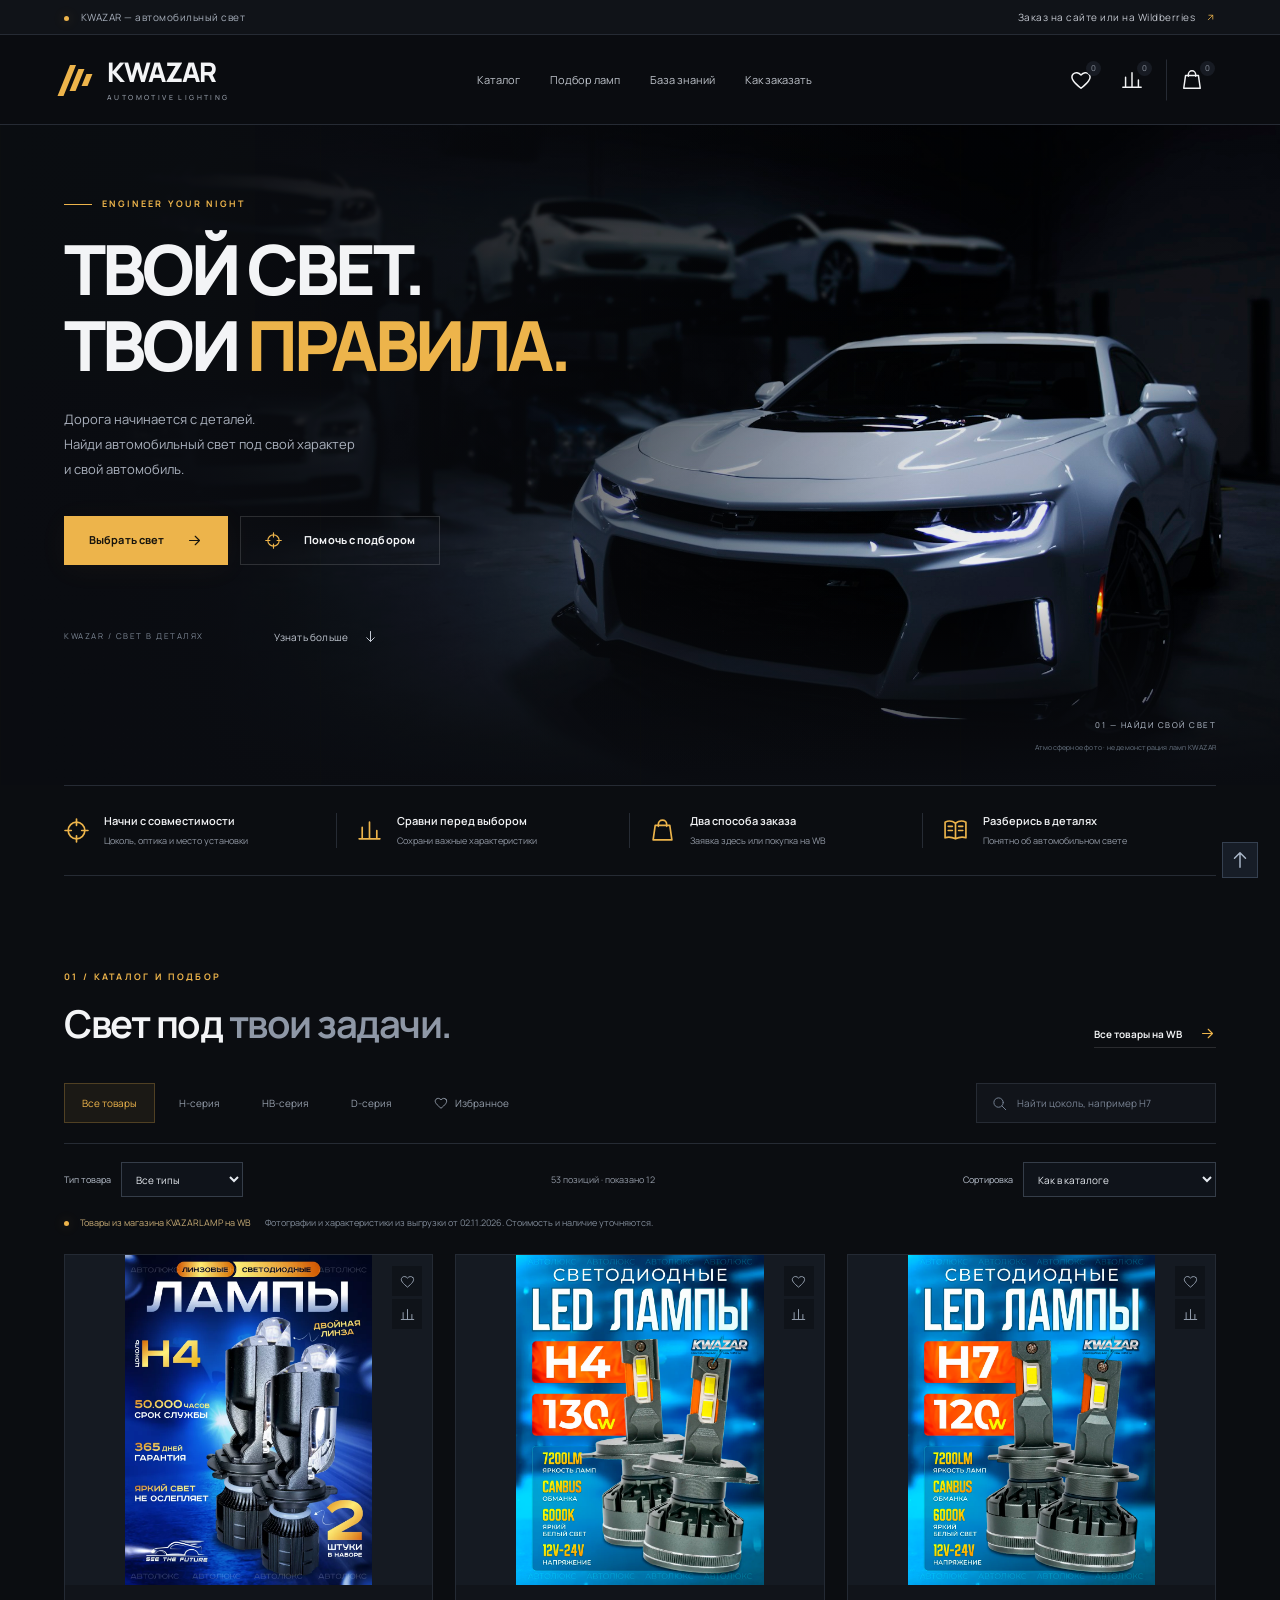
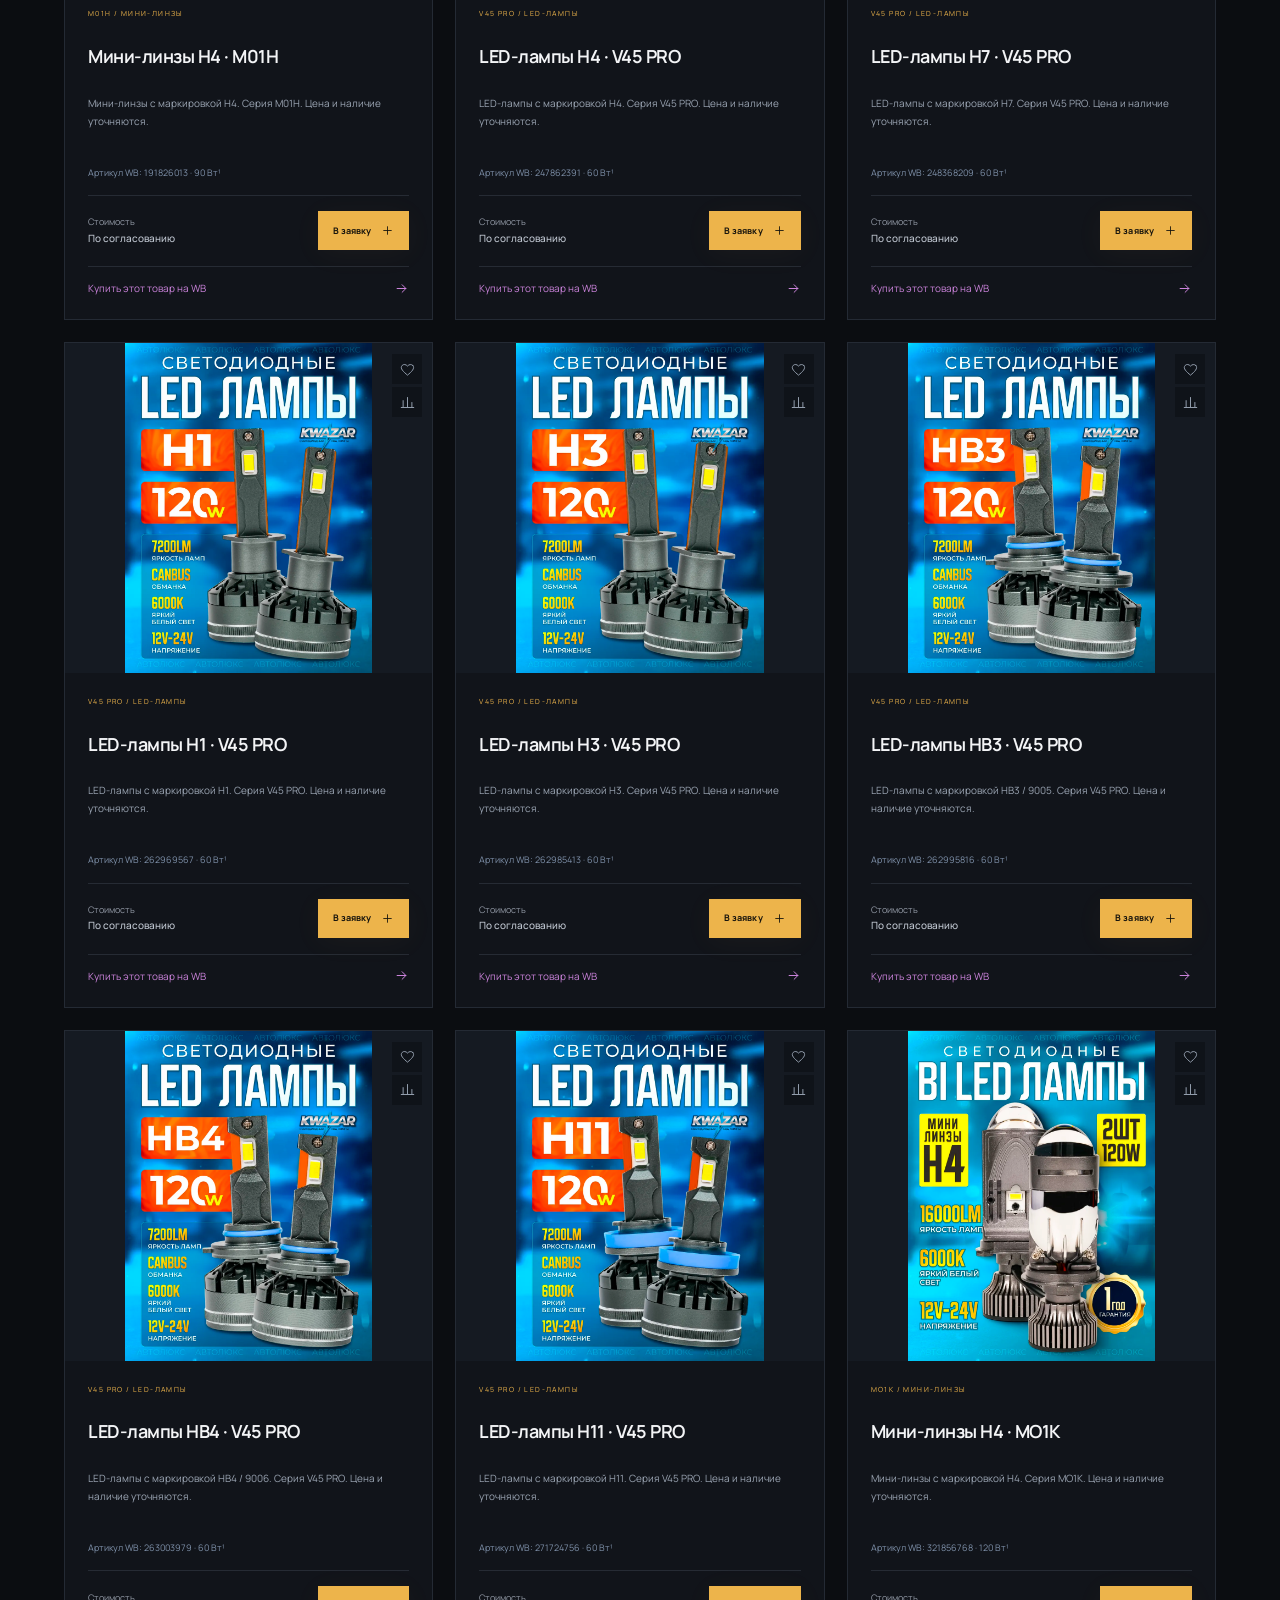
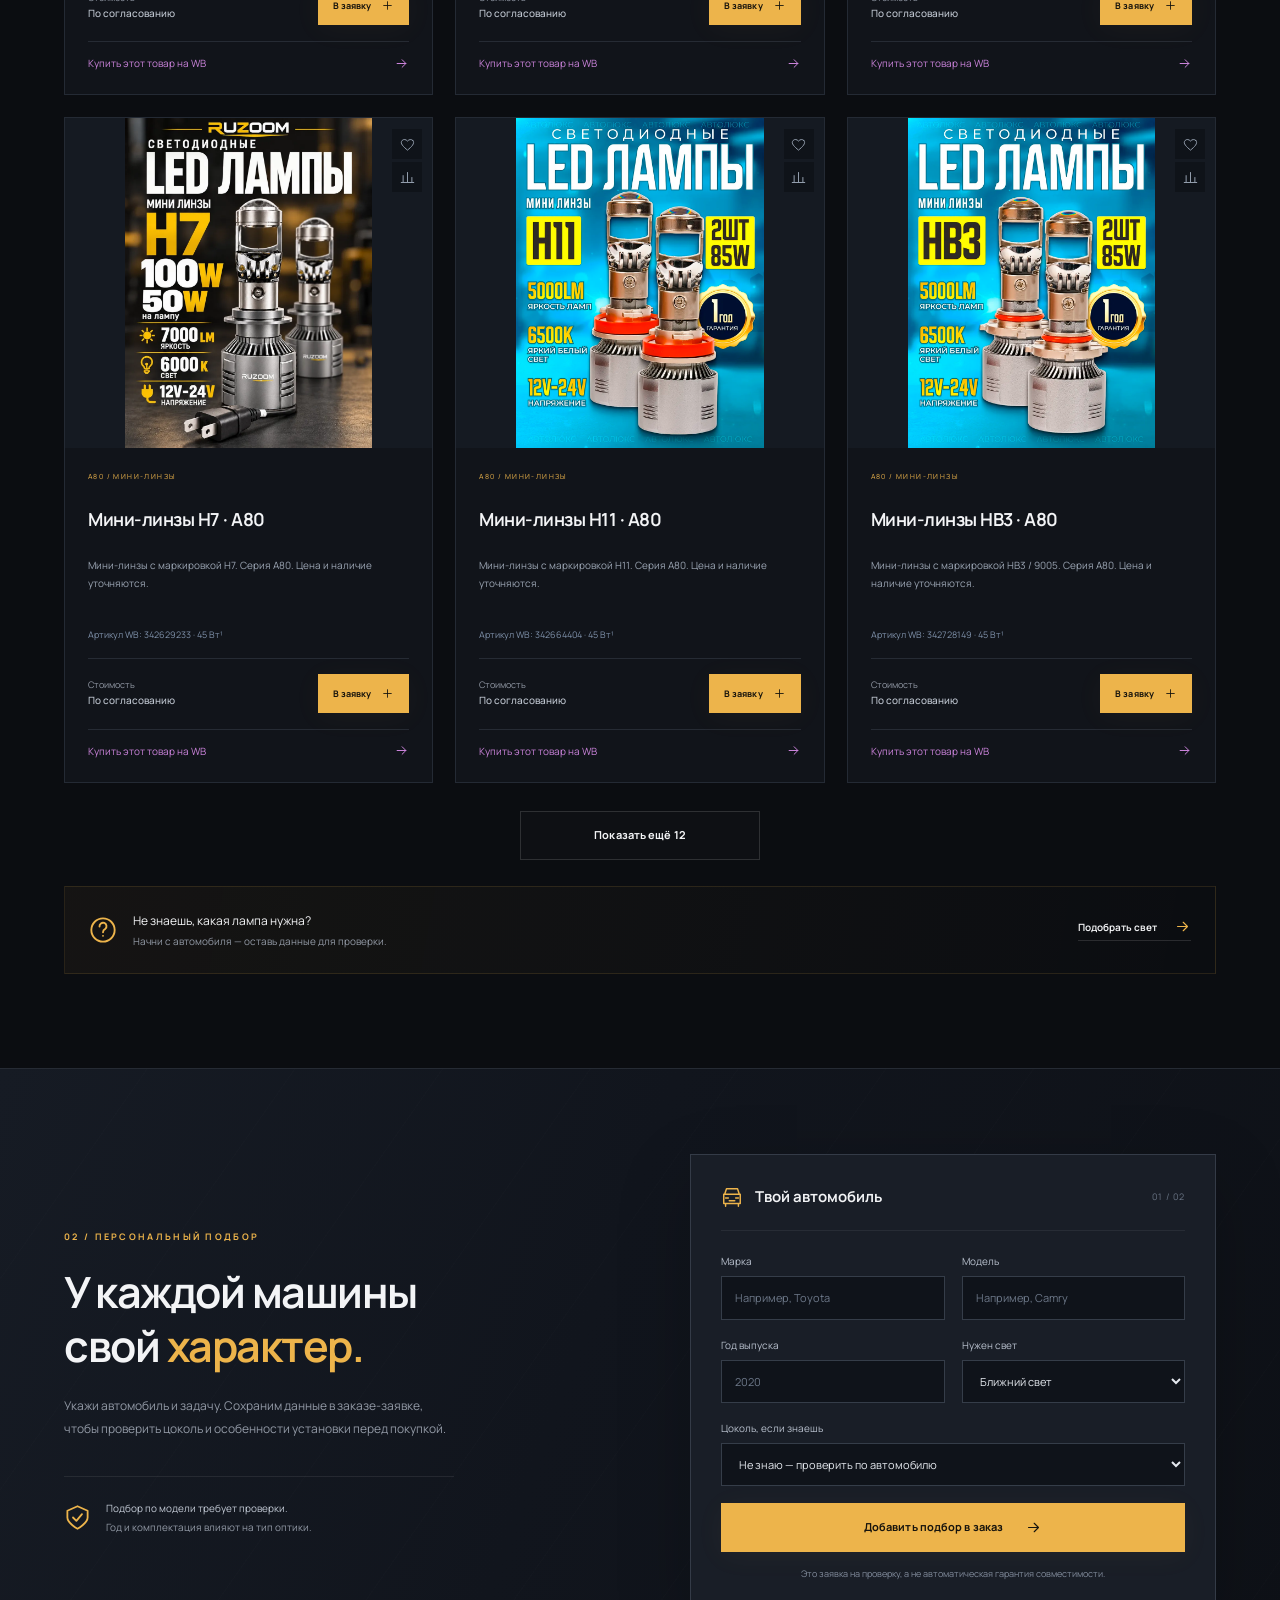
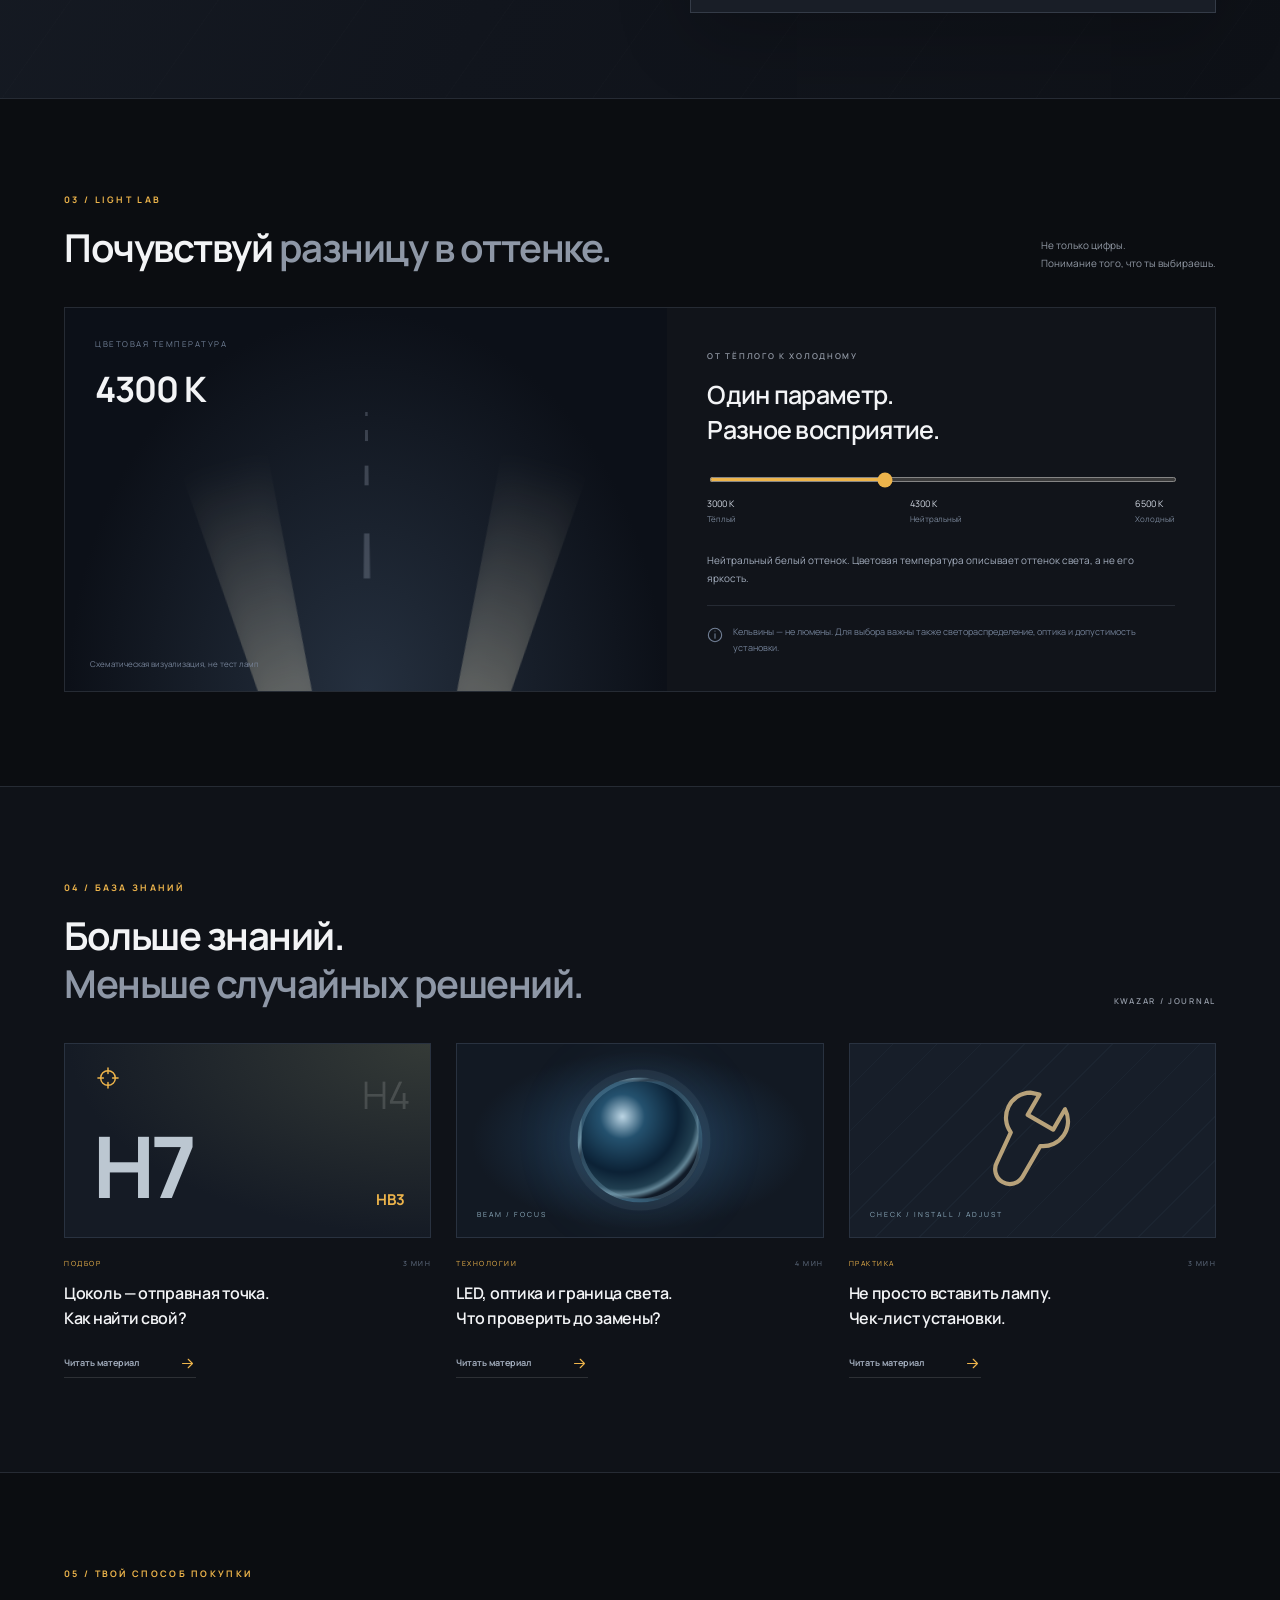
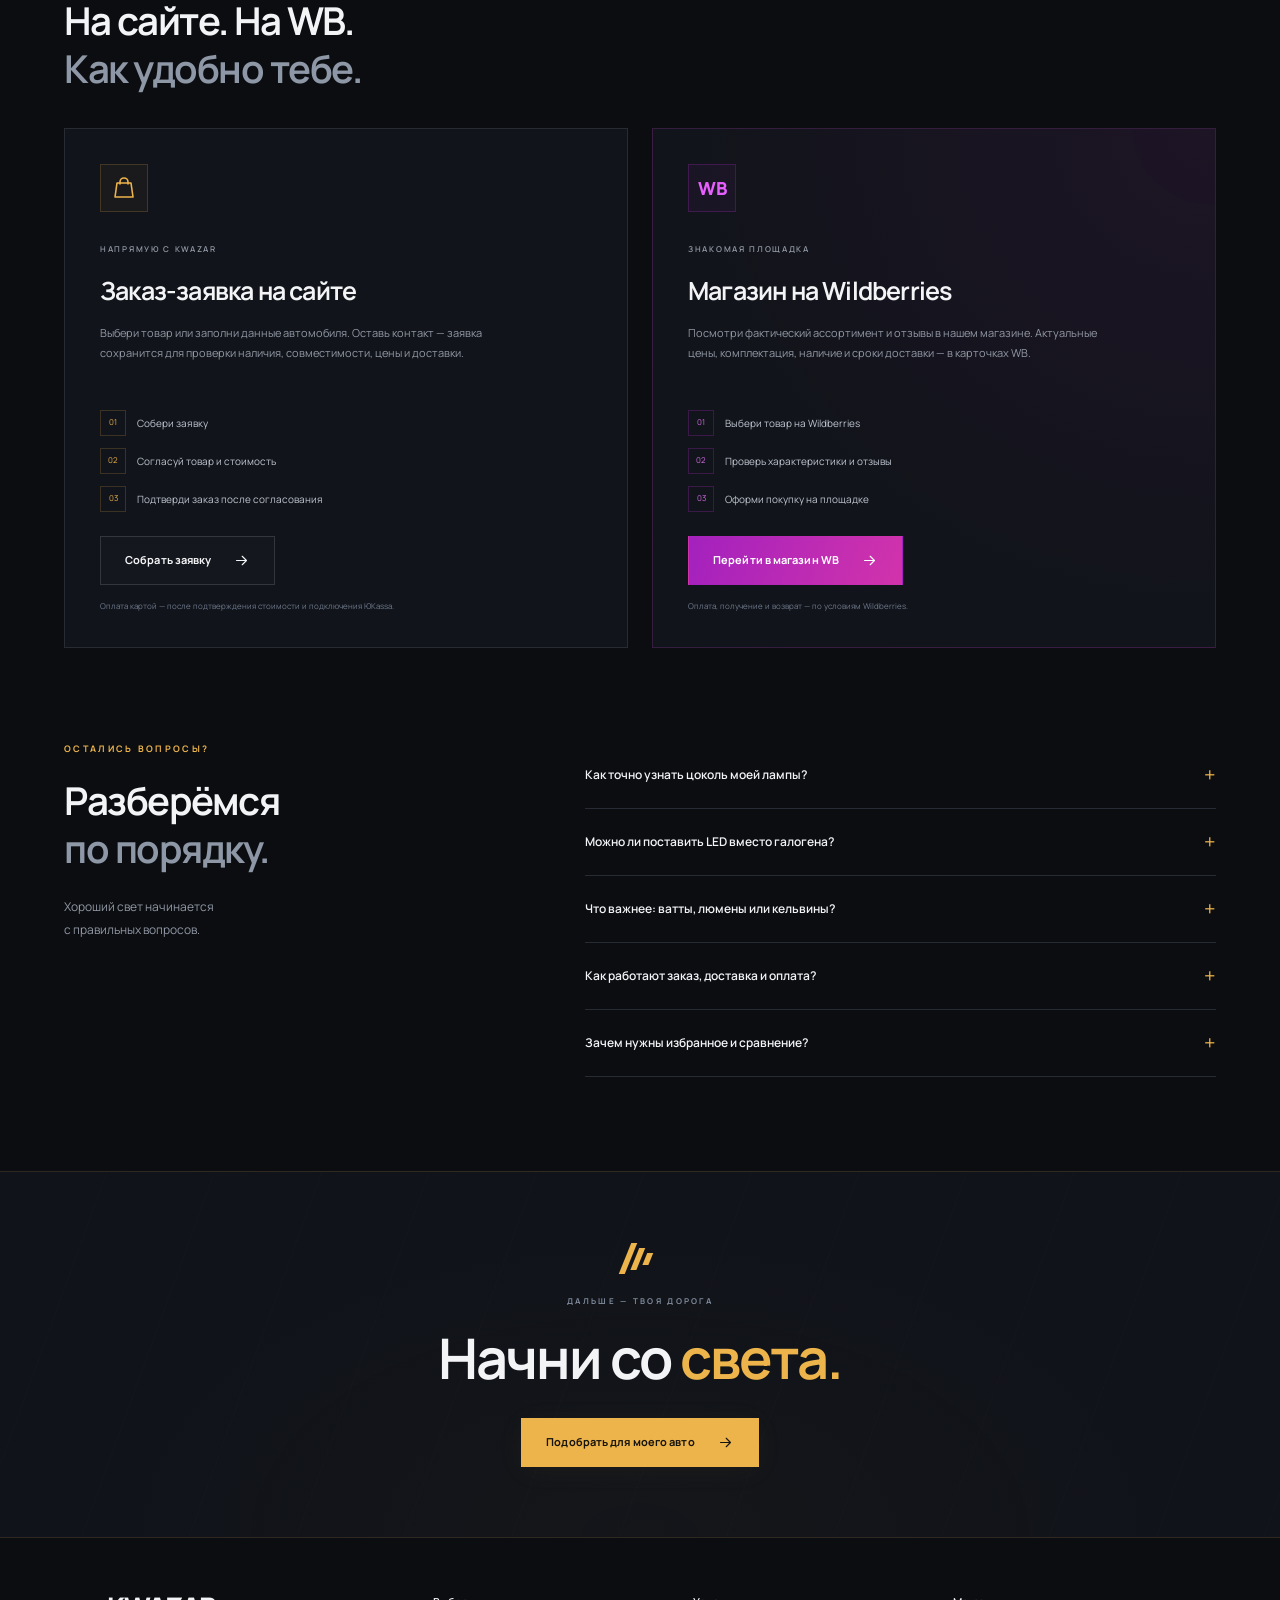
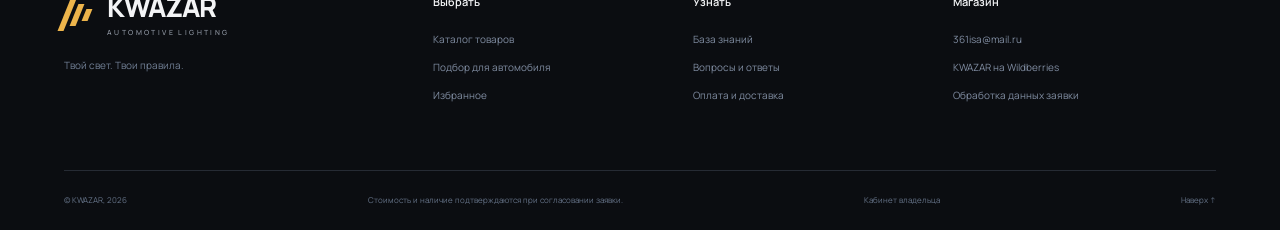
==== index.html @ ffb16d1c "Prepare KWAZAR storefront and VPS deployment" ====
<!doctype html>
<html lang="ru"><head><meta charset="utf-8"><meta name="viewport" content="width=device-width,initial-scale=1"><meta name="theme-color" content="#0b0d11"><meta name="description" content="Автомобильный свет KWAZAR. Подбор ламп по цоколю, сравнение маркировок, полезные материалы. Заказ-заявка на сайте или покупка на Wildberries."><title>KWAZAR — твой свет. Твои правила.</title><link rel="icon" type="image/svg+xml" href="assets/favicon.svg"><link rel="preload" href="assets/manrope.ttf" as="font" type="font/ttf" crossorigin><link rel="stylesheet" href="styles.css"><script defer src="app.js"></script></head><body>
<a class="skip" href="#main">К содержимому</a>
<div class="topline"><div class="wrap"><span><i class="status-dot"></i> KWAZAR — автомобильный свет</span><a href="#delivery">Заказ на сайте или на Wildberries <svg aria-hidden="true"><use href="#i-arrow"/></svg></a></div></div>
<header class="header"><div class="wrap header-inner"><a class="brand" href="#" aria-label="KWAZAR — главная"><span class="brand-mark" aria-hidden="true"><i></i><i></i><i></i></span><span>KWAZAR<small>AUTOMOTIVE LIGHTING</small></span></a><nav id="main-nav" aria-label="Основное меню"><a href="#catalog">Каталог</a><a href="#finder">Подбор ламп</a><a href="#journal">База знаний</a><a href="#delivery">Как заказать</a></nav><div class="header-actions"><button class="icon-button" id="favorites-open" aria-label="Избранное" title="Избранное"><svg><use href="#i-heart"/></svg><span data-count="favorites">0</span></button><button class="icon-button" id="compare-open" aria-label="Сравнить товары" title="Сравнение"><svg><use href="#i-compare"/></svg><span data-count="compare">0</span></button><button class="icon-button cart-toggle" id="cart-open" aria-label="Открыть заказ" title="Заказ"><svg><use href="#i-bag"/></svg><span data-count="cart">0</span></button><button class="icon-button mobile-menu" id="menu-open" aria-label="Открыть меню" aria-expanded="false" aria-controls="main-nav"><svg><use href="#i-menu"/></svg></button></div></div></header>
<main id="main"><section class="hero"><div class="hero-photo" role="img" aria-label="Автомобиль с включёнными фарами в тёмном пространстве"></div><div class="hero-grid" aria-hidden="true"></div><div class="wrap hero-content"><p class="eyebrow"><span></span> ENGINEER YOUR NIGHT</p><h1>ТВОЙ СВЕТ.<br>ТВОИ <span>ПРАВИЛА.</span></h1><p class="hero-description">Дорога начинается с деталей.<br>Найди автомобильный свет под свой характер<br class="desktop"> и свой автомобиль.</p><div class="hero-buttons"><a class="button gold" href="#catalog">Выбрать свет <svg><use href="#i-arrow"/></svg></a><a class="button glass" href="#finder"><svg><use href="#i-crosshair"/></svg> Помочь с подбором</a></div><div class="hero-footer"><span>KWAZAR / СВЕТ В ДЕТАЛЯХ</span><a href="#journal">Узнать больше <svg><use href="#i-down"/></svg></a></div></div><div class="hero-label"><span>01 — НАЙДИ СВОЙ СВЕТ</span><span>Атмосферное фото · не демонстрация ламп KWAZAR</span></div></section>
<section class="benefits wrap" aria-label="Возможности магазина"><article><svg><use href="#i-crosshair"/></svg><div><h2>Начни с совместимости</h2><p>Цоколь, оптика и место установки</p></div></article><article><svg><use href="#i-compare"/></svg><div><h2>Сравни перед выбором</h2><p>Сохрани важные характеристики</p></div></article><article><svg><use href="#i-bag"/></svg><div><h2>Два способа заказа</h2><p>Заявка здесь или покупка на WB</p></div></article><article><svg><use href="#i-book"/></svg><div><h2>Разберись в деталях</h2><p>Понятно об автомобильном свете</p></div></article></section>
<section class="section wrap" id="catalog"><div class="section-heading"><div><p class="eyebrow">01 / КАТАЛОГ И ПОДБОР</p><h2>Свет под <span>твои задачи.</span></h2></div><a class="text-link" href="https://www.wildberries.ru/seller/3944663" target="_blank" rel="noopener noreferrer">Все товары на WB <svg><use href="#i-arrow"/></svg></a></div><div class="catalog-toolbar"><div class="tabs" role="tablist" aria-label="Категории каталога"><button role="tab" aria-selected="true" data-filter="all" id="tab-all" aria-controls="catalog-panel" tabindex="0">Все товары</button><button role="tab" aria-selected="false" data-filter="h" id="tab-h" aria-controls="catalog-panel" tabindex="-1">H-серия</button><button role="tab" aria-selected="false" data-filter="hb" id="tab-hb" aria-controls="catalog-panel" tabindex="-1">HB-серия</button><button role="tab" aria-selected="false" data-filter="d" id="tab-d" aria-controls="catalog-panel" tabindex="-1">D-серия</button><button role="tab" aria-selected="false" data-filter="favorites" id="tab-favorites" aria-controls="catalog-panel" tabindex="-1"><svg><use href="#i-heart"/></svg> Избранное</button></div><label class="search"><svg><use href="#i-search"/></svg><input id="search" type="search" placeholder="Найти цоколь, например H7" aria-label="Поиск по маркировке"></label></div><div class="catalog-options"><label>Тип товара<select id="product-type"><option value="all">Все типы</option><option value="led">LED-лампы</option><option value="mini">Мини-линзы</option></select></label><span id="catalog-summary" aria-hidden="true"></span><label>Сортировка<select id="sort"><option value="default">Как в каталоге</option><option value="name">По названию</option><option value="power-asc">Мощность по возрастанию</option><option value="power-desc">Мощность по убыванию</option></select></label></div><p class="catalog-notice"><i class="status-dot"></i> Товары из магазина KVAZARLAMP на WB <span>Фотографии и характеристики из выгрузки от 02.11.2026. Стоимость и наличие уточняются.</span></p><div id="catalog-panel" role="tabpanel" aria-labelledby="tab-all"><div class="product-grid" id="products"></div><div class="empty-state" id="empty-state" hidden><svg><use href="#i-search"/></svg><h3>Пока ничего нет</h3><p id="empty-message"></p><button class="button outline" id="reset-filters">Показать все цоколи</button></div></div><div class="load-more-wrap"><button class="button outline" id="load-more" hidden>Показать ещё</button></div><p id="catalog-status" class="sr-only" aria-live="polite"></p><div class="catalog-help"><svg><use href="#i-help"/></svg><p>Не знаешь, какая лампа нужна?<span>Начни с автомобиля — оставь данные для проверки.</span></p><a class="text-link" href="#finder">Подобрать свет <svg><use href="#i-arrow"/></svg></a></div></section>
<section id="finder" class="finder-section"><div class="wrap finder-layout"><div><p class="eyebrow">02 / ПЕРСОНАЛЬНЫЙ ПОДБОР</p><h2>У каждой машины<br>свой <span>характер.</span></h2><p class="section-description">Укажи автомобиль и задачу. Сохраним данные в заказе-заявке, чтобы проверить цоколь и особенности установки перед покупкой.</p><div class="finder-hint"><svg><use href="#i-shield"/></svg><p>Подбор по модели требует проверки.<br><span>Год и комплектация влияют на тип оптики.</span></p></div></div><form id="finder-form" class="finder-card"><div class="card-heading"><svg><use href="#i-car"/></svg><span>Твой автомобиль</span><small>01 / 02</small></div><div class="form-grid"><label>Марка<input name="make" placeholder="Например, Toyota" maxlength="60" required autocomplete="off"></label><label>Модель<input name="model" placeholder="Например, Camry" maxlength="60" required autocomplete="off"></label><label>Год выпуска<input name="year" type="number" min="1950" max="2027" placeholder="2020" required></label><label>Нужен свет<select name="purpose"><option value="Ближний свет">Ближний свет</option><option>Дальний свет</option><option>Противотуманный свет</option><option>Не знаю — нужна помощь</option></select></label></div><label class="full-label">Цоколь, если знаешь<select name="socket"><option value="unknown">Не знаю — проверить по автомобилю</option>H1</option><option>H4</option><option>H7</option><option>H11</option><option>HB3</option><option>HB4</option><option>D1S</option><option>D2S</option><option>D3S</option><option>D4S</option></select></label><button class="button gold full" type="submit">Добавить подбор в заказ <svg><use href="#i-arrow"/></svg></button><p class="form-footnote">Это заявка на проверку, а не автоматическая гарантия совместимости.</p></form></div></section>
<section id="light-lab" class="section wrap"><div class="section-heading"><div><p class="eyebrow">03 / LIGHT LAB</p><h2>Почувствуй <span>разницу в оттенке.</span></h2></div><p class="heading-note">Не только цифры.<br>Понимание того, что ты выбираешь.</p></div><div class="lab-grid"><div class="beam-scene" id="beam-scene"><div class="road-line"></div><div class="beam beam-left"></div><div class="beam beam-right"></div><div class="lab-caption"><span>ЦВЕТОВАЯ ТЕМПЕРАТУРА</span><strong id="kelvin-label">4300 K</strong></div><span class="scene-note">Схематическая визуализация, не тест ламп</span></div><div class="lab-controls"><span class="mini-label">ОТ ТЁПЛОГО К ХОЛОДНОМУ</span><h3>Один параметр.<br>Разное восприятие.</h3><label for="kelvin" class="sr-only">Цветовая температура</label><input id="kelvin" type="range" min="3000" max="6500" step="100" value="4300"><div class="range-labels"><span>3000 K<br><small>Тёплый</small></span><span>4300 K<br><small>Нейтральный</small></span><span>6500 K<br><small>Холодный</small></span></div><p id="kelvin-tip">Нейтральный белый оттенок. Цветовая температура описывает оттенок света, а не его яркость.</p><div class="info-note"><svg><use href="#i-info"/></svg><p>Кельвины — не люмены. Для выбора важны также светораспределение, оптика и допустимость установки.</p></div></div></div></section>
<section class="section journal-section" id="journal"><div class="wrap"><div class="section-heading"><div><p class="eyebrow">04 / БАЗА ЗНАНИЙ</p><h2>Больше знаний.<br><span>Меньше случайных решений.</span></h2></div><span class="mini-label">KWAZAR / JOURNAL</span></div><div class="article-grid"><button class="article-card" data-article="socket"><div class="article-art socket-art"><span>H7</span><i>H4</i><b>HB3</b><svg><use href="#i-crosshair"/></svg></div><div class="article-meta">ПОДБОР <span>3 МИН</span></div><h3>Цоколь — отправная точка.<br>Как найти свой?</h3><span class="text-link">Читать материал <svg><use href="#i-arrow"/></svg></span></button><button class="article-card" data-article="optics"><div class="article-art optics-art"><div class="lens"></div><span>BEAM / FOCUS</span></div><div class="article-meta">ТЕХНОЛОГИИ <span>4 МИН</span></div><h3>LED, оптика и граница света.<br>Что проверить до замены?</h3><span class="text-link">Читать материал <svg><use href="#i-arrow"/></svg></span></button><button class="article-card" data-article="install"><div class="article-art install-art"><svg><use href="#i-tool"/></svg><span>CHECK / INSTALL / ADJUST</span></div><div class="article-meta">ПРАКТИКА <span>3 МИН</span></div><h3>Не просто вставить лампу.<br>Чек-лист установки.</h3><span class="text-link">Читать материал <svg><use href="#i-arrow"/></svg></span></button></div></div></section>
<section class="section wrap" id="delivery"><div class="section-heading"><div><p class="eyebrow">05 / ТВОЙ СПОСОБ ПОКУПКИ</p><h2>На сайте. На WB.<br><span>Как удобно тебе.</span></h2></div></div><div class="purchase-grid"><article class="purchase-card"><div class="purchase-icon"><svg><use href="#i-bag"/></svg></div><span class="mini-label">НАПРЯМУЮ С KWAZAR</span><h3>Заказ-заявка на сайте</h3><p>Выбери товар или заполни данные автомобиля. Оставь контакт — заявка сохранится для проверки наличия, совместимости, цены и доставки.</p><ol><li>Собери заявку</li><li>Согласуй товар и стоимость</li><li>Подтверди заказ после согласования</li></ol><a class="button outline" href="#catalog">Собрать заявку <svg><use href="#i-arrow"/></svg></a><small>Оплата картой — после подтверждения стоимости и подключения ЮKassa.</small></article><article class="purchase-card wb-card"><div class="purchase-icon wb-icon">WB</div><span class="mini-label">ЗНАКОМАЯ ПЛОЩАДКА</span><h3>Магазин на Wildberries</h3><p>Посмотри фактический ассортимент и отзывы в нашем магазине. Актуальные цены, комплектация, наличие и сроки доставки — в карточках WB.</p><ol><li>Выбери товар на Wildberries</li><li>Проверь характеристики и отзывы</li><li>Оформи покупку на площадке</li></ol><a class="button wb-button" href="https://www.wildberries.ru/seller/3944663" target="_blank" rel="noopener noreferrer">Перейти в магазин WB <svg><use href="#i-arrow"/></svg></a><small>Оплата, получение и возврат — по условиям Wildberries.</small></article></div></section>
<section class="section wrap faq-section" id="faq"><div><p class="eyebrow">ОСТАЛИСЬ ВОПРОСЫ?</p><h2>Разберёмся<br><span>по порядку.</span></h2><p class="section-description">Хороший свет начинается<br>с правильных вопросов.</p></div><div class="faq-list"><details><summary>Как точно узнать цоколь моей лампы?</summary><p>Начни с руководства автомобиля или маркировки штатной лампы. В одной модели могут быть разные фары и комплектации. При сомнениях оставь заявку с годом, моделью и типом оптики — потребуется дополнительная проверка.</p></details><details><summary>Можно ли поставить LED вместо галогена?</summary><p>Не любая замена допустима. Нужно проверить совместимость с фарой, формирование светотеневой границы, требования производителя автомобиля и действующие правила. Одного совпадения цоколя недостаточно.</p></details><details><summary>Что важнее: ватты, люмены или кельвины?</summary><p>Ватты характеризуют потребляемую мощность, люмены — световой поток, кельвины — цветовую температуру. Видимость также зависит от распределения света, состояния и конструкции фары. Не выбирай лампу только по одной цифре.</p></details><details><summary>Как работают заказ, доставка и оплата?</summary><p>На сайте принимаются заявки на подбор и согласование. Цена, наличие, оплата и доставка подтверждаются отдельно; автоматического списания денег нет. На Wildberries покупка и доставка оформляются по условиям площадки.</p></details><details><summary>Зачем нужны избранное и сравнение?</summary><p>В избранное можно сохранить интересующие товары. В сравнении видны цоколь, серия, мощность из выгрузки и артикул WB. Перед покупкой проверь совместимость и актуальное наличие.</p></details></div></section>
<section class="closing"><div class="wrap"><span class="brand-mark" aria-hidden="true"><i></i><i></i><i></i></span><p class="eyebrow">ДАЛЬШЕ — ТВОЯ ДОРОГА</p><h2>Начни со <em>света.</em></h2><a class="button gold" href="#finder">Подобрать для моего авто <svg><use href="#i-arrow"/></svg></a></div></section></main>
<footer><div class="wrap footer-main"><div><a class="brand" href="#"><span class="brand-mark" aria-hidden="true"><i></i><i></i><i></i></span><span>KWAZAR<small>AUTOMOTIVE LIGHTING</small></span></a><p>Твой свет. Твои правила.</p></div><div><h3>Выбрать</h3><a href="#catalog">Каталог товаров</a><a href="#finder">Подбор для автомобиля</a><button id="footer-favorites">Избранное</button></div><div><h3>Узнать</h3><a href="#journal">База знаний</a><a href="#faq">Вопросы и ответы</a><a href="#delivery">Оплата и доставка</a></div><div><h3>Магазин</h3><a href="mailto:361isa@mail.ru">361isa@mail.ru</a><a href="https://www.wildberries.ru/seller/3944663" target="_blank" rel="noopener noreferrer">KWAZAR на Wildberries</a><button data-article="privacy">Обработка данных заявки</button></div></div><div class="wrap footer-bottom"><span>© KWAZAR, 2026</span><span>Стоимость и наличие подтверждаются при согласовании заявки.</span><a href="admin.html">Кабинет владельца</a><a href="#">Наверх ↑</a></div></footer>
<div class="compare-dock" id="compare-dock" hidden><span id="compare-dock-count"></span><button class="button gold small" id="dock-open">Сравнить <svg><use href="#i-compare"/></svg></button><button class="icon-button" id="compare-clear" aria-label="Очистить сравнение"><svg><use href="#i-close"/></svg></button></div><button class="back-top icon-button" id="back-top" aria-label="Наверх"><svg><use href="#i-up"/></svg></button><div id="toast" role="status" aria-live="polite"></div>
<dialog id="detail-dialog" class="modal"><div class="dialog-top"><span class="mini-label">KWAZAR / ПОДРОБНЕЕ</span><button class="icon-button" data-close aria-label="Закрыть"><svg><use href="#i-close"/></svg></button></div><div id="detail-body"></div></dialog>
<dialog id="compare-dialog" class="modal wide"><div class="dialog-top"><div><p class="eyebrow">СОПОСТАВЬ ХАРАКТЕРИСТИКИ</p><h2>Сравнение товаров</h2></div><button class="icon-button" data-close aria-label="Закрыть сравнение"><svg><use href="#i-close"/></svg></button></div><p class="dialog-note">Данные из выгрузки WB. Совместимость, актуальные цены и наличие подтверждаются отдельно.</p><div id="compare-body"></div></dialog>
<dialog id="article-dialog" class="modal article-modal"><div class="dialog-top"><span class="mini-label">KWAZAR / БАЗА ЗНАНИЙ</span><button class="icon-button" data-close aria-label="Закрыть материал"><svg><use href="#i-close"/></svg></button></div><div id="article-body"></div></dialog>
<dialog id="cart-dialog" class="drawer"><div class="dialog-top"><div><p class="eyebrow">KWAZAR / ЗАКАЗ НА САЙТЕ</p><h2>Твой заказ-заявка</h2></div><button class="icon-button" data-close aria-label="Закрыть заказ"><svg><use href="#i-close"/></svg></button></div><div id="cart-items"></div><form id="checkout-form" hidden><div class="checkout-total"><span>Стоимость</span><strong>После согласования</strong></div><p class="dialog-note">Сначала проверим совместимость, наличие и стоимость. Заявка не подтверждает покупку. Оплата картой будет доступна на странице подтверждённого заказа после подключения ЮKassa.</p><div class="form-grid"><label>Твоё имя<input name="name" required maxlength="80" autocomplete="given-name" placeholder="Как к тебе обращаться"></label><label>Телефон или email<input name="contact" required maxlength="120" autocomplete="email" placeholder="+7 … или email"></label></div><label class="full-label">Город<input name="city" maxlength="100" autocomplete="address-level2" placeholder="Для согласования доставки"></label><label class="full-label">Комментарий<textarea name="comment" maxlength="1000" rows="3" placeholder="Комплектация, тип оптики, вопросы"></textarea></label><label class="consent"><input name="consent" type="checkbox" required><span>Разрешаю использовать имя и контакт для обработки этой заявки. <button type="button" data-article="privacy">Подробнее</button></span></label><p class="form-error" id="checkout-error" role="alert"></p><button class="button gold full" id="checkout-submit" type="submit">Отправить заказ-заявку <svg><use href="#i-arrow"/></svg></button><p class="form-footnote">Заявка сохранится на сервере. Статус и дальнейшая оплата — на личной странице заявки.</p></form><div id="order-success" hidden role="status"></div></dialog>
<svg class="svg-library" xmlns="http://www.w3.org/2000/svg" aria-hidden="true"><defs>
<symbol id="i-arrow" viewBox="0 0 24 24"><path d="M5 12h14M13 6l6 6-6 6"/></symbol><symbol id="i-down" viewBox="0 0 24 24"><path d="M12 4v16M6 14l6 6 6-6"/></symbol><symbol id="i-up" viewBox="0 0 24 24"><path d="M12 20V4M6 10l6-6 6 6"/></symbol><symbol id="i-heart" viewBox="0 0 24 24"><path d="M20.5 5.5c-2.3-2.4-6-1.8-8.5 1-2.5-2.8-6.2-3.4-8.5-1C-1 10 6 16 12 21c6-5 13-11 8.5-15.5Z"/></symbol><symbol id="i-compare" viewBox="0 0 24 24"><path d="M5 20V9M12 20V4M19 20V12M2 20h20"/></symbol><symbol id="i-bag" viewBox="0 0 24 24"><path d="M5 7h14l2 14H3L5 7ZM8 8V6a4 4 0 0 1 8 0v2"/></symbol><symbol id="i-menu" viewBox="0 0 24 24"><path d="M3 6h18M3 12h18M3 18h18"/></symbol><symbol id="i-close" viewBox="0 0 24 24"><path d="m6 6 12 12M18 6 6 18"/></symbol><symbol id="i-crosshair" viewBox="0 0 24 24"><circle cx="12" cy="12" r="8"/><path d="M12 1v6M12 17v6M1 12h6M17 12h6"/></symbol><symbol id="i-book" viewBox="0 0 24 24"><path d="M12 5C8 2 4 3 2 4v15c3-1 6-1 10 1 4-2 7-2 10-1V4c-2-1-6-2-10 1Zm0 0v15M5 8h4M5 12h4M15 8h4M15 12h4"/></symbol><symbol id="i-search" viewBox="0 0 24 24"><circle cx="10.5" cy="10.5" r="7.5"/><path d="m16 16 6 6"/></symbol><symbol id="i-help" viewBox="0 0 24 24"><circle cx="12" cy="12" r="10"/><path d="M9 9a3 3 0 1 1 5 2c-2 1-2 2-2 3M12 17h.01"/></symbol><symbol id="i-info" viewBox="0 0 24 24"><circle cx="12" cy="12" r="10"/><path d="M12 10v7M12 6h.01"/></symbol><symbol id="i-shield" viewBox="0 0 24 24"><path d="m12 2 9 4v6c0 5-9 10-9 10S3 17 3 12V6l9-4Z"/><path d="m8 12 3 3 5-6"/></symbol><symbol id="i-car" viewBox="0 0 24 24"><path d="m4 9 2-6h12l2 6M3 9h18v10H3V9ZM5 19v3M19 19v3M5 13h3M16 13h3M9 16h6"/></symbol><symbol id="i-tool" viewBox="0 0 24 24"><path d="M14 3a6 6 0 0 0-7 8L2 17a3 3 0 0 0 5 5l6-6a6 6 0 0 0 8-7l-4 4-5-5 4-4-2-1Z"/></symbol><symbol id="i-plus" viewBox="0 0 24 24"><path d="M12 5v14M5 12h14"/></symbol><symbol id="i-minus" viewBox="0 0 24 24"><path d="M5 12h14"/></symbol><symbol id="i-check" viewBox="0 0 24 24"><path d="m4 12 5 5L20 6"/></symbol><symbol id="i-trash" viewBox="0 0 24 24"><path d="M3 6h18M9 6V3h6v3M5 6l1 15h12l1-15M10 10v7M14 10v7"/></symbol></defs></svg>
</body></html>
---- styles.css ----
@font-face{font-family:Manrope;src:url('assets/manrope.ttf') format('truetype');font-weight:200 800;font-display:swap}
:root{color-scheme:dark;--bg:#0b0d11;--panel:#11141a;--panel2:#171b23;--text:#f3f4f6;--muted:#9299a5;--line:#262b34;--gold:#edb44b;--gold-light:#ffcd6a;--wb:#b525cc;--font:Manrope,Arial,sans-serif}*{box-sizing:border-box}html{scroll-behavior:smooth;scroll-padding-top:105px}body{margin:0;background:var(--bg);color:var(--text);font-family:var(--font);font-size:14px;line-height:1.6}body:has(dialog[open]){overflow:hidden}button,input,select,textarea{font:inherit}button,a,input,select,summary{touch-action:manipulation}button{cursor:pointer}button,a{-webkit-tap-highlight-color:transparent}a{color:inherit;text-decoration:none}button{color:inherit}button:disabled{cursor:wait;opacity:.5}a:focus-visible,button:focus-visible,input:focus-visible,select:focus-visible,textarea:focus-visible,summary:focus-visible{outline:2px solid var(--gold);outline-offset:5px}button{border-radius:0}img{max-width:100%;display:block}svg{width:22px;height:22px;fill:none;stroke:currentColor;stroke-width:1.6;stroke-linecap:round;stroke-linejoin:round;flex-shrink:0}[hidden]{display:none!important}.svg-library{position:absolute;width:0;height:0;overflow:hidden}.sr-only,.skip:not(:focus){position:absolute;width:1px;height:1px;padding:0;overflow:hidden;clip:rect(0,0,0,0);white-space:nowrap}.skip:focus{position:fixed;top:10px;left:10px;z-index:100;background:var(--gold);color:#111;padding:12px}.wrap{width:min(1280px,90%);margin-inline:auto}.topline{background:#101318;border-bottom:1px solid var(--line);font-size:10px;color:#a6aeba;letter-spacing:.5px}.topline>.wrap{display:flex;align-items:center;justify-content:space-between;padding-block:9px}.topline a{color:#c2c6ce}.topline a span{color:var(--gold);margin-left:9px}.status-dot{display:inline-block;background:var(--gold);width:5px;height:5px;border-radius:50%;box-shadow:0 0 12px #edb44b50;margin-right:9px;vertical-align:middle}.header{position:sticky;top:0;z-index:30;background:#0b0d11ef;backdrop-filter:blur(18px);border-bottom:1px solid var(--line)}.header-inner{height:89px;display:flex;align-items:center;justify-content:space-between;gap:25px}.brand{display:inline-flex;align-items:center;gap:12px;font-size:27px;font-weight:800;line-height:1;letter-spacing:-1px;flex-shrink:0}.brand>span:last-child{display:block}.brand small{display:block;font-size:7px;letter-spacing:2.4px;color:var(--muted);font-weight:500;margin-top:9px}.brand-mark{display:inline-flex;gap:4px;align-items:center;transform:skew(-22deg);width:31px;height:36px;flex-shrink:0}.brand-mark i{background:var(--gold);display:block;width:6px;height:31px}.brand-mark i:nth-child(2){height:22px}.brand-mark i:nth-child(3){height:12px}.header nav{display:flex;gap:30px;font-size:11px;color:#bec3cb}.header nav a{position:relative;padding-block:12px}.header nav a:after{content:'';height:2px;position:absolute;bottom:3px;left:0;right:100%;background:var(--gold);transition:right .25s}.header nav a:hover:after{right:0}.header-actions{display:flex;gap:9px;align-items:center}.icon-button{background:transparent;border:1px solid transparent;display:inline-flex;align-items:center;justify-content:center;width:42px;height:42px;position:relative;transition:color .2s,background .2s,border-color .2s}.icon-button:hover{background:#ffffff07;border-color:#ffffff12;color:var(--gold)}.icon-button>span[data-count]{font-size:8px;background:var(--panel2);border-radius:20px;min-width:15px;height:15px;display:grid;place-items:center;position:absolute;top:1px;right:0;color:var(--muted)}.icon-button>span.has-items{background:var(--gold);color:#15120d}.cart-toggle{border-left:1px solid var(--line);margin-left:4px;padding-left:8px;width:50px}.mobile-menu{display:none}.hero{position:relative;min-height:660px;overflow:hidden;background:#0a0d13}.hero-photo{position:absolute;inset:0;background:linear-gradient(90deg,#0b0d11 1%,#0b0d11f2 16%,#0b0d1182 44%,#0b0d1100 72%),linear-gradient(0deg,#0b0d11 0%,#0b0d1100 30%,#0b0d1130 100%),url('assets/hero-front.jpg') 62% 53%/cover no-repeat;opacity:.95;animation:hero-in 1.2s ease both}.hero-grid{position:absolute;inset:0;pointer-events:none;background-image:linear-gradient(90deg,#fff02e05 1px,transparent 1px);background-size:25% 100%;opacity:.4}.hero-content{position:relative;padding-top:72px;z-index:1}.eyebrow{font-size:9px;letter-spacing:2.3px;font-weight:700;color:var(--gold);margin:0 0 20px;display:flex;align-items:center;gap:10px}.eyebrow>span:empty{display:inline-block;width:28px;height:1px;background:var(--gold)}h1{font-size:clamp(45px,5.4vw,80px);font-weight:800;line-height:1.1;letter-spacing:-3.8px;margin:0 0 24px}h1>span{color:var(--gold)}.hero-description{font-size:13px;line-height:1.9;color:#aab1bd;max-width:410px}.hero-buttons{display:flex;gap:12px;margin-top:34px}.button{display:inline-flex;align-items:center;justify-content:center;gap:22px;min-height:49px;padding:14px 24px;font-size:11px;font-weight:700;letter-spacing:.1px;border:1px solid transparent;transition:background .2s,border-color .2s,transform .2s;line-height:1.5;text-align:center}.button:hover{transform:translateY(-2px)}.button svg{width:17px;height:17px}.button.gold{color:#17140d;background:var(--gold);box-shadow:0 4px 30px #edb44b0c}.button.gold:hover{background:var(--gold-light)}.button.glass,.button.outline{background:#ffffff03;border-color:#ffffff22;color:var(--text)}.button.glass:hover,.button.outline:hover{border-color:var(--gold);background:#edb44b09}.button.glass svg{color:var(--gold)}.button.small{min-height:39px;padding:9px 17px;font-size:10px}.button.full{width:100%}.hero-footer{display:flex;gap:70px;align-items:center;margin-top:64px;font-size:8px;letter-spacing:1.5px;color:#7d8795}.hero-footer a{display:flex;align-items:center;gap:15px;color:#c3c9d3;letter-spacing:.2px;font-size:10px}.hero-footer svg{width:15px;height:15px}.hero-label{position:absolute;right:5%;bottom:32px;display:flex;flex-direction:column;gap:10px;font-size:8px;letter-spacing:1.5px;color:#bdc7d5;text-align:right}.hero-label span:last-child{font-size:7px;color:#687482;letter-spacing:.2px}.benefits{display:grid;grid-template-columns:repeat(4,1fr);border-block:1px solid var(--line);padding-block:27px;gap:20px}.benefits article{display:flex;align-items:center;gap:15px;border-right:1px solid var(--line)}.benefits article:last-child{border:0}.benefits svg{width:25px;height:25px;color:var(--gold)}.benefits h2{font-size:11px;font-weight:600;margin:0 0 4px}.benefits p{font-size:9px;color:var(--muted);margin:0}.section{padding-block:94px;scroll-margin-top:20px}.section-heading{display:flex;justify-content:space-between;align-items:flex-end;gap:25px;margin-bottom:35px}.section-heading .eyebrow{margin-bottom:16px}h2{font-size:clamp(29px,3vw,43px);font-weight:650;letter-spacing:-1.5px;line-height:1.25;margin:0}h2>span{color:#8e97a6}.text-link{display:inline-flex;align-items:center;gap:17px;font-size:10px;font-weight:650;white-space:nowrap;padding-bottom:5px;border-bottom:1px solid #ffffff20}.text-link svg{width:17px;height:17px;color:var(--gold)}.text-link:hover{color:var(--gold)}.catalog-toolbar{display:flex;align-items:center;justify-content:space-between;gap:20px;border-bottom:1px solid var(--line);padding-bottom:20px}.tabs{display:flex;gap:6px;flex-wrap:wrap}.tabs>button{font-size:10px;color:#949daa;border:1px solid transparent;background:transparent;padding:10px 17px;min-height:40px;display:flex;align-items:center;justify-content:center;gap:7px}.tabs>button svg{width:14px;height:14px}.tabs>button[aria-selected=true]{background:#edb44b12;border-color:#edb44b40;color:var(--gold)}.tabs>button:hover{color:var(--gold)}.search{display:flex;align-items:center;gap:10px;background:var(--panel);padding:11px 15px;border:1px solid var(--line);min-width:240px}.search svg{width:15px;height:15px;color:#727e8f}.search input{border:0;background:none;color:#d7dce5;font-size:10px;width:100%;min-width:0}.search input::placeholder{color:#798393}.catalog-notice{font-size:9px;color:#c7ab76;margin:18px 0 23px;line-height:1.8}.catalog-notice>span{color:#828c9a;margin-left:12px}.product-grid{display:grid;grid-template-columns:repeat(3,minmax(0,1fr));gap:22px}.product-card{background:var(--panel);border:1px solid #242a34;position:relative;overflow:hidden;transition:border-color .25s,transform .25s}.product-card:hover{border-color:#6c5b3c;transform:translateY(-4px)}.product-visual{height:228px;position:relative;background:radial-gradient(ellipse at 50% 60%,#39404b35,transparent 65%),linear-gradient(145deg,#1b2029,#101319);overflow:hidden}.product-visual:after{content:'';position:absolute;inset:0;background:linear-gradient(90deg,#ffffff04 1px,transparent 1px),linear-gradient(#ffffff04 1px,transparent 1px);background-size:38px 38px;pointer-events:none;mask-image:linear-gradient(#000,transparent)}.product-visual img{height:100%;width:100%;object-fit:contain;mix-blend-mode:lighten;transition:transform .5s;filter:saturate(.6);transform:scale(.85)}.product-card:nth-child(2n) .product-visual img{transform:scale(.85) rotate(-12deg)}.product-card:nth-child(3n) .product-visual img{transform:scale(.85) rotate(9deg)}.product-card:hover .product-visual img{transform:scale(.92)}.visual-tag{position:absolute;top:15px;left:15px;font-size:7px;letter-spacing:1px;border:1px solid #ffffff15;padding:5px 8px;color:#9ca6b4;z-index:1}.visual-name{font-size:58px;font-weight:800;letter-spacing:-3px;position:absolute;left:20px;bottom:5px;color:#ffffff07;line-height:1}.visual-caption{position:absolute;bottom:10px;right:13px;color:#788392;font-size:7px;letter-spacing:.5px}.product-tools{position:absolute;top:11px;right:10px;display:flex;flex-direction:column;gap:3px;z-index:2}.product-tools .icon-button{width:30px;height:30px;color:#929dac;background:#0b0d1180}.product-tools svg{width:15px;height:15px}.product-tools button.selected{color:var(--gold);border-color:#edb44b40}.product-tools button.selected use[href="#i-heart"]{fill:#edb44b22}.product-info{padding:23px}.product-kicker{font-size:7px;letter-spacing:1.4px;color:var(--gold);margin:0 0 10px}.product-title{background:none;padding:0;border:0;text-align:left;font-size:19px;font-weight:650;letter-spacing:-.5px;line-height:1.5}.product-title:hover{color:var(--gold)}.product-description{font-size:10px;color:#9ba5b3;line-height:1.8;margin:10px 0 18px;min-height:36px}.product-bottom{border-top:1px solid var(--line);padding-top:15px;display:flex;align-items:center;justify-content:space-between;gap:12px}.product-bottom>span{font-size:9px;color:var(--muted);line-height:1.7}.product-bottom strong{display:block;color:#c2c9d3;font-size:10px;font-weight:500}.product-bottom .button{min-height:39px;padding:10px 14px;font-size:9px;gap:10px}.product-bottom svg{width:13px;height:13px}.catalog-help{padding:24px;display:flex;align-items:center;gap:16px;background:linear-gradient(100deg,#edb44b0b,transparent);border:1px solid #edb44b20;margin-top:26px}.catalog-help>svg{color:var(--gold);width:28px;height:28px}.catalog-help p{font-size:12px;margin:0}.catalog-help p span{display:block;font-size:10px;color:var(--muted);margin-top:3px}.catalog-help .text-link{margin-left:auto}.empty-state{padding:70px 25px;text-align:center;border:1px solid var(--line);background:var(--panel)}.empty-state>svg{color:var(--gold);width:32px;height:32px}.empty-state h3{font-size:22px}.empty-state p{color:var(--muted);font-size:12px}.finder-section{padding-block:85px;background:linear-gradient(110deg,#161b24 0%,#11151d 45%,#0e1117);border-block:1px solid var(--line);position:relative;overflow:hidden}.finder-section:before{content:'';position:absolute;inset:0;background:repeating-linear-gradient(125deg,transparent 0 120px,#ffffff02 120px 121px);pointer-events:none}.finder-layout{display:grid;grid-template-columns:1fr 1fr;gap:100px;align-items:center;position:relative}.finder-layout h2{font-size:43px}.finder-layout h2 span{color:var(--gold)}.section-description{color:var(--muted);font-size:12px;line-height:1.9;max-width:390px;margin:23px 0}.finder-hint{display:flex;align-items:center;gap:15px;border-top:1px solid #ffffff14;padding-top:22px;max-width:390px;margin-top:35px}.finder-hint svg{color:var(--gold);width:27px;height:27px}.finder-hint p{font-size:10px;color:#c4cbd6;margin:0;line-height:1.9}.finder-hint span{color:var(--muted)}.finder-card{padding:30px;background:#191e27;border:1px solid #343b47;box-shadow:0 24px 70px #0003}.card-heading{display:flex;align-items:center;gap:12px;border-bottom:1px solid #ffffff10;padding-bottom:21px;margin-bottom:22px}.card-heading svg{color:var(--gold)}.card-heading>span{font-size:15px;font-weight:650}.card-heading>small{margin-left:auto;font-size:9px;color:#6a7585;letter-spacing:1px}.form-grid{display:grid;grid-template-columns:1fr 1fr;gap:17px}label{font-size:10px;color:#b9c1ce;display:block}input:not([type=range]):not([type=checkbox]),select,textarea{background:#0f131a;border:1px solid #353d49;border-radius:0;color:#e5e9ef;padding:12px 13px;width:100%;margin-top:7px;min-height:43px;font-size:11px}input::placeholder,textarea::placeholder{color:#6d7889}input:focus,select:focus,textarea:focus{border-color:var(--gold)}.search input:not([type=range]){border:0;background:none;padding:0;min-height:0;margin:0;font-size:10px}.full-label{margin:17px 0}.form-footnote{font-size:9px;color:#828d9d;text-align:center;line-height:1.8;margin:14px 0 0}.heading-note{color:var(--muted);font-size:10px;line-height:1.8;margin:0}.lab-grid{display:grid;grid-template-columns:1.1fr 1fr;border:1px solid var(--line);background:var(--panel)}.beam-scene{min-height:350px;background:radial-gradient(ellipse at 50% 100%,#25303f,#0c1018 70%);position:relative;overflow:hidden;--beam-color:#fff4d2}.road-line{position:absolute;inset:0;transform:perspective(250px) rotateX(54deg) scale(1.5);background:repeating-linear-gradient(0deg,transparent 0 50px,#d5e0f566 50px 80px) center/3px 100% no-repeat;opacity:.5}.beam{position:absolute;bottom:-30px;width:95px;height:310px;background:linear-gradient(to top,var(--beam-color),transparent 85%);opacity:.32;filter:blur(15px);clip-path:polygon(0 0,100% 0,75% 100%,25% 100%);transform-origin:bottom;transform:rotate(-15deg)}.beam-left{left:30%}.beam-right{right:24%;transform:rotate(15deg)}.lab-caption{position:absolute;top:30px;left:30px;display:flex;flex-direction:column;gap:10px}.lab-caption>span{font-size:8px;letter-spacing:1.5px;color:#738299}.lab-caption strong{font-size:35px;letter-spacing:-1px}.scene-note{position:absolute;bottom:20px;left:25px;font-size:8px;color:#768398}.lab-controls{padding:35px 40px}.mini-label{font-size:8px;letter-spacing:1.7px;color:var(--muted);font-weight:600}.lab-controls h3{font-size:25px;font-weight:600;letter-spacing:-.7px;line-height:1.4;margin:12px 0 30px}input[type=range]{width:100%;accent-color:var(--gold);cursor:pointer;height:5px;display:block;margin-bottom:15px}.range-labels{display:flex;justify-content:space-between;font-size:9px;color:#d4dbe5}.range-labels small{color:#798699;font-size:8px}.lab-controls>p{font-size:10px;color:#a3adbd;line-height:1.8;margin:25px 0 18px;min-height:36px}.info-note{display:flex;align-items:flex-start;gap:10px;border-top:1px solid var(--line);padding-top:18px;color:#738197}.info-note svg{width:16px;height:16px;margin-top:3px}.info-note p{font-size:9px;line-height:1.8;margin:0}.journal-section{background:#0f1218;border-block:1px solid var(--line)}.article-grid{display:grid;grid-template-columns:repeat(3,minmax(0,1fr));gap:25px}.article-card{display:block;background:none;border:0;padding:0;text-align:left}.article-art{height:195px;background:#151c27;border:1px solid #293240;position:relative;overflow:hidden;transition:border-color .25s}.article-card:hover .article-art{border-color:#edb44b70}.socket-art{background:radial-gradient(ellipse at top right,#343a37,#151b25 70%)}.socket-art>span{font-size:85px;font-weight:750;position:absolute;left:28px;bottom:3px;letter-spacing:-4px;color:#bcc7d1}.socket-art>i{font-style:normal;position:absolute;right:20px;top:20px;color:#ffffff25;font-size:38px}.socket-art>b{position:absolute;right:25px;bottom:25px;font-size:15px;color:var(--gold)}.socket-art>svg{position:absolute;left:32px;top:23px;color:var(--gold)}.optics-art{background:radial-gradient(ellipse at center,#203d59,#121923 65%)}.lens{position:absolute;left:50%;top:50%;transform:translate(-50%,-50%);border:4px solid #7fabc54a;border-radius:50%;width:125px;height:125px;background:radial-gradient(circle at 35% 30%,#bcd5e4,#24516e 20%,#0b2135 50%,#203e50 65%,#648697 70%,#101a27 75%);box-shadow:0 0 0 8px #607a8e25,0 0 70px #6bbaef20}.optics-art>span,.install-art>span{position:absolute;bottom:16px;left:20px;font-size:7px;letter-spacing:2px;color:#8eacbe}.install-art{background:repeating-linear-gradient(135deg,#171e29 0 30px,#1b2430 30px 31px)}.install-art>svg{width:100px;height:100px;position:absolute;left:50%;top:45%;transform:translate(-50%,-50%) rotate(-15deg);color:#b8a27a;stroke-width:1}.article-meta{display:flex;justify-content:space-between;font-size:7px;color:var(--gold);letter-spacing:1.5px;margin:20px 0 12px}.article-meta>span{color:#68768a}.article-card h3{font-size:16px;font-weight:600;line-height:1.6;letter-spacing:-.3px;margin:0 0 18px}.article-card .text-link{font-size:9px;color:#a5b0c0;gap:40px}.purchase-grid{display:grid;grid-template-columns:1fr 1fr;gap:24px}.purchase-card{padding:35px;background:var(--panel);border:1px solid var(--line);position:relative}.purchase-icon{display:grid;place-items:center;width:48px;height:48px;background:#edb44b0a;border:1px solid #edb44b30;color:var(--gold);margin-bottom:24px}.purchase-icon svg{width:24px;height:24px}.purchase-card h3{font-size:25px;font-weight:650;letter-spacing:-.8px;margin:12px 0}.purchase-card>p{font-size:11px;line-height:1.9;color:var(--muted);max-width:440px;min-height:63px}.purchase-card ol{list-style:none;counter-reset:step;padding:0;margin:24px 0;display:flex;flex-direction:column;gap:12px}.purchase-card li{font-size:10px;color:#bfc6d1;display:flex;align-items:center;gap:11px;counter-increment:step}.purchase-card li:before{content:'0'counter(step);color:var(--gold);font-size:8px;border:1px solid #edb44b30;width:24px;height:24px;display:grid;place-items:center}.purchase-card small{display:block;color:#6e7a8d;font-size:8px;margin-top:15px}.wb-card{background:radial-gradient(ellipse at top right,#65176925,transparent 70%),var(--panel);border-color:#81328850}.wb-icon{font-size:18px;font-weight:800;color:#e85fff;background:#b525cc0d;border-color:#b525cc40}.wb-card li:before{color:#d76ee7;border-color:#b525cc40}.wb-button{background:linear-gradient(110deg,#a321be,#d233ab);color:white}.wb-button:hover{background:linear-gradient(110deg,#b82ed4,#df49bc)}.faq-section{display:grid;grid-template-columns:1fr 1.4fr;gap:70px;padding-top:0}.faq-list details{border-bottom:1px solid var(--line)}.faq-list summary{font-size:12px;font-weight:600;cursor:pointer;list-style:none;display:flex;justify-content:space-between;gap:20px;padding:23px 0}.faq-list summary::-webkit-details-marker{display:none}.faq-list summary:after{content:'+';font-size:20px;font-weight:400;color:var(--gold);line-height:1}.faq-list details[open] summary:after{content:'−'}.faq-list p{color:var(--muted);font-size:11px;line-height:1.9;margin:0 0 22px}.closing{padding-block:70px;border-block:1px solid #edb44b22;text-align:center;background:radial-gradient(ellipse at bottom,#3f322017,transparent 60%),#101319;position:relative}.closing:before{content:'';position:absolute;inset:0;background:repeating-linear-gradient(110deg,transparent 0 100px,#ffffff02 100px 101px);pointer-events:none}.closing .brand-mark{height:33px;margin-bottom:20px}.closing .eyebrow{justify-content:center;font-size:8px;color:#7f8a9b;margin-bottom:15px}.closing h2{font-size:56px;letter-spacing:-2px;font-weight:650}.closing h2 em{font-style:normal;color:var(--gold)}.closing .button{margin-top:25px}.footer-main{padding-block:55px;display:grid;grid-template-columns:1.5fr 1fr 1fr 1.2fr;gap:40px}.footer-main p{font-size:10px;color:#728096;margin-top:20px}.footer-main h3{font-size:11px;margin:0 0 20px;font-weight:600}.footer-main>div>a:not(.brand),.footer-main button{display:block;font-size:10px;color:#808da2;margin:12px 0;background:none;border:0;padding:0;text-align:left}.footer-main a:hover,.footer-main button:hover{color:var(--gold)}.footer-bottom{border-top:1px solid var(--line);padding-block:23px;display:flex;justify-content:space-between;gap:20px;font-size:8px;color:#667489}.compare-dock{position:fixed;bottom:20px;left:50%;transform:translateX(-50%);z-index:40;display:flex;align-items:center;gap:20px;background:#202630f5;border:1px solid #4b5360;padding:10px 10px 10px 20px;box-shadow:0 10px 60px #0009;font-size:11px;backdrop-filter:blur(16px);white-space:nowrap}.compare-dock .icon-button{width:30px;height:30px}.back-top{position:fixed;right:22px;bottom:22px;background:#171d27;border-color:#354050;z-index:35;color:#aab7c9;width:36px;height:36px}#toast{position:fixed;top:125px;left:50%;transform:translateX(-50%) translateY(-10px);background:#282e38f5;border:1px solid #4a5362;color:#eee;padding:13px 24px;opacity:0;pointer-events:none;z-index:100;font-size:11px;transition:opacity .2s,transform .2s;max-width:90%;text-align:center;box-shadow:0 10px 40px #0006}#toast.show{opacity:1;transform:translateX(-50%)}dialog{background:#12171f;color:var(--text);border:1px solid #384252;padding:30px;box-shadow:0 30px 150px #0009;max-height:90dvh;overflow-y:auto;width:min(700px,94vw)}dialog::backdrop{background:#03060bc9;backdrop-filter:blur(9px)}.modal.wide{width:min(1050px,94vw)}.dialog-top{display:flex;justify-content:space-between;align-items:flex-start;gap:15px;margin-bottom:22px}.dialog-top h2{font-size:27px;letter-spacing:-1px}.dialog-top .eyebrow{margin:0 0 10px;font-size:8px}.dialog-top .icon-button{flex-shrink:0;width:32px;height:32px}.dialog-note{font-size:10px;color:#8c9aad;line-height:1.8}.drawer{position:fixed;top:0;right:0;left:auto;margin:0;width:min(580px,100vw);max-width:100vw;height:100dvh;max-height:100dvh;border-block:0;border-right:0;padding:30px}.cart-line{padding:19px 0;border-bottom:1px solid var(--line);display:flex;align-items:center;gap:15px}.cart-line img{width:65px;height:65px;object-fit:contain;background:#1a202b}.cart-line h3{font-size:13px;font-weight:600;margin:0 0 5px}.cart-line p{font-size:9px;color:#92a1b5;margin:0 0 10px}.cart-line .cart-line-copy{flex:1;min-width:0}.quantity{display:flex;align-items:center;gap:12px}.quantity button{width:28px;height:28px;display:grid;place-items:center;background:#ffffff03;border:1px solid #364151;padding:0}.quantity svg{width:13px;height:13px}.quantity span{font-size:10px}.cart-line>.icon-button{width:30px;height:30px}.cart-line>.icon-button svg{width:16px;height:16px}.checkout-total{display:flex;justify-content:space-between;gap:15px;font-size:12px;border-bottom:1px solid var(--line);padding:24px 0 18px}.checkout-total strong{font-weight:600;color:var(--gold)}#checkout-form .form-grid{margin-top:22px}.consent{display:flex;gap:10px;align-items:flex-start;font-size:9px;line-height:1.8;color:#9caabd;margin:20px 0}.consent input{accent-color:var(--gold);margin:3px 0 0}.consent button{font-size:9px;border:0;border-bottom:1px solid #8a734b;background:none;padding:0;color:var(--gold)}.form-error{font-size:11px;color:#ff9d9d;line-height:1.8}.success-state{text-align:center;padding:35px 15px}.success-state>svg{color:var(--gold);width:52px;height:52px;stroke-width:1}.success-state h3{font-size:25px}.success-state p{font-size:12px;line-height:1.9;color:#a3b1c5}.success-state .button{margin:6px}.compare-scroll{overflow-x:auto}.compare-table{width:100%;border-collapse:collapse;table-layout:fixed;min-width:550px}.compare-table th,.compare-table td{border:1px solid #2a3443;padding:16px;text-align:left;vertical-align:top;font-size:11px;line-height:1.9;overflow-wrap:anywhere}.compare-table th{font-weight:600;background:#1a2230;color:var(--gold)}.compare-table td:first-child{color:#91a0b6;width:145px}.compare-table td{color:#bac7d9}.detail-layout{display:grid;grid-template-columns:1fr 1fr;gap:25px;align-items:center}.detail-layout img{width:100%;background:#19212c}.detail-layout h2{font-size:29px}.detail-layout p{font-size:11px;color:#93a3bb}.detail-price{font-size:11px;color:var(--gold);margin:20px 0}.detail-tabs{display:flex;gap:15px;border-bottom:1px solid var(--line);margin-top:25px}.detail-tabs button{background:none;border:0;border-bottom:2px solid transparent;color:#8294ad;padding:12px 2px;font-size:10px}.detail-tabs button.active{border-color:var(--gold);color:var(--gold)}.detail-content{font-size:12px;color:#9faec4;line-height:1.9;padding-block:20px}.article-modal h2{font-size:30px;margin-bottom:23px}.article-modal h3{font-size:16px;font-weight:650;margin-top:25px}.article-modal p,.article-modal li{font-size:12px;line-height:1.95;color:#a7b4c8}.article-modal ul{padding-left:20px}.article-modal .article-intro{font-size:14px;color:#cbd5e3;padding-bottom:20px;border-bottom:1px solid var(--line)}.privacy-email{color:var(--gold)}.form-status{font-size:11px;color:var(--muted)}.reveal{animation:reveal .7s ease both}@keyframes reveal{from{opacity:0;transform:translateY(18px)}to{opacity:1;transform:translateY(0)}}@keyframes hero-in{from{opacity:0;transform:scale(1.03)}to{opacity:.95;transform:scale(1)}}
/* Account and order pages */
.account-page{min-height:100vh;background:radial-gradient(ellipse at top,#202a3a55,transparent 60%),var(--bg)}.account-header{padding:30px 0;border-bottom:1px solid var(--line);display:flex;justify-content:space-between;align-items:center;gap:20px}.account-header a:not(.brand){font-size:11px;color:var(--muted)}.account-main{max-width:900px;margin:65px auto;padding:0 25px}.account-main h1{font-size:38px;letter-spacing:-1.5px;line-height:1.3}.account-main .panel{background:var(--panel);border:1px solid var(--line);padding:28px;margin-top:25px}.account-main .panel h2{font-size:22px;margin-bottom:20px}.account-main .button{margin-top:16px}.account-main .full-label{max-width:500px}.order-badge{display:inline-block;padding:6px 12px;font-size:10px;background:#edb44b12;border:1px solid #edb44b40;color:var(--gold)}.order-row{border-bottom:1px solid var(--line);padding:20px 0;display:flex;justify-content:space-between;gap:20px;flex-wrap:wrap}.order-row h3{font-size:14px;margin:0 0 8px}.order-row p{font-size:11px;color:var(--muted);margin:4px 0;overflow-wrap:anywhere}.order-row button{font-size:10px;border:1px solid var(--line);background:#202938;padding:8px 14px}.admin-detail{margin-top:20px}.admin-detail label{margin:15px 0}.account-main .notice{font-size:12px;color:var(--muted);line-height:1.9}.order-reference{font-family:monospace;font-size:12px;color:var(--gold);overflow-wrap:anywhere}.admin-toolbar{display:flex;justify-content:space-between;gap:10px;align-items:center}.admin-toolbar h2{margin:0!important}.admin-toolbar .button{margin:0}.status-paid{color:#8ed9af}.account-main ul{font-size:12px;color:var(--muted);padding-left:20px;line-height:1.9}
@media(min-width:1600px){.hero-photo{background-position:center,center,center 54%}.hero-content{padding-top:90px}.hero{min-height:720px}}
@media(max-width:1100px){.header nav{gap:19px;font-size:10px}.header-inner{gap:20px}.brand{font-size:24px}.header-actions{gap:2px}.finder-layout{gap:45px}.finder-layout h2{font-size:38px}.hero-content{padding-top:65px}.hero{min-height:620px}.benefits article{gap:11px}.benefits h2{font-size:10px}.benefits p{font-size:8px}.catalog-toolbar{flex-wrap:wrap}.search{min-width:230px;flex:1}.product-info{padding:18px}.product-bottom{align-items:flex-start;flex-direction:column}.product-bottom .button{width:100%}.lab-controls{padding:30px}.footer-main{gap:20px}.header nav a:after{display:none}}
@media(max-width:800px){.header nav{display:none;position:absolute;top:100%;left:0;right:0;background:#111721;border-bottom:1px solid var(--line);padding:25px 5%;flex-direction:column;gap:5px}.header nav.open{display:flex}.header nav a{font-size:14px;padding:13px}.mobile-menu{display:inline-flex}.header-inner{height:75px}.hero{min-height:590px}.hero-photo{background-position:center,center,65% center}.hero-photo:after{content:'';position:absolute;inset:0;background:#0b0d1130}.hero-label{display:none}.hero-description{max-width:300px;font-size:12px}.hero-footer{gap:30px}.benefits{grid-template-columns:1fr 1fr;gap:22px;padding-block:25px}.benefits article:nth-child(2){border-right:0}.benefits h2{font-size:11px}.benefits p{font-size:9px}.product-grid{grid-template-columns:repeat(2,minmax(0,1fr))}.finder-layout{grid-template-columns:1fr;gap:30px}.finder-layout>div:first-child{display:grid;grid-template-columns:1fr 1fr;gap:0 30px}.finder-layout>div:first-child .eyebrow{grid-column:1/-1}.finder-layout>div:first-child h2{grid-row:2/4;font-size:34px}.finder-layout>div:first-child .section-description{margin:0}.finder-hint{margin-top:20px;padding-top:18px}.finder-card{padding:25px}.lab-grid{grid-template-columns:1fr 1fr}.lab-controls{padding:25px}.lab-controls h3{font-size:21px}.article-grid{gap:17px}.article-art{height:150px}.socket-art>span{font-size:65px;left:20px}.socket-art>i{font-size:25px}.socket-art>b{font-size:11px;right:14px}.article-card h3{font-size:13px}.article-card .text-link{gap:15px}.article-meta{font-size:6px}.lens{width:95px;height:95px}.purchase-card{padding:25px}.purchase-card h3{font-size:21px}.purchase-card>p{min-height:100px}.faq-section{gap:35px;grid-template-columns:1fr 1.4fr}.footer-main{grid-template-columns:1.4fr 1fr 1fr}.footer-main>div:last-child{grid-column:1/-1;display:flex;align-items:center;gap:30px;border-top:1px solid var(--line);padding-top:20px}.footer-main>div:last-child h3{margin:0}.footer-main>div:last-child>a,.footer-main>div:last-child>button{margin:0}.section{padding-block:70px}.faq-section{padding-top:0}}
@media(max-width:540px){html{scroll-padding-top:85px}.wrap{width:90%}.topline{font-size:8px}.topline a{font-size:7px}.topline a>span{display:none}.topline>.wrap{padding-block:8px}.header-inner{height:69px;gap:10px}.brand{font-size:22px;gap:9px}.brand small{font-size:5px;letter-spacing:1.8px;margin-top:7px}.brand-mark{width:24px;gap:3px}.brand-mark i{width:5px;height:27px}.brand-mark i:nth-child(2){height:19px}.brand-mark i:nth-child(3){height:10px}.header-actions{gap:0}.icon-button{width:33px;height:36px}.icon-button svg{width:18px;height:18px}.icon-button>span[data-count]{font-size:7px;min-width:13px;height:13px;top:0;right:-1px}.cart-toggle{width:38px;padding-left:7px;margin-left:3px}.hero{min-height:660px}.hero-photo{background:linear-gradient(180deg,#0b0d11 0%,#0b0d11c4 16%,#0b0d1120 64%,#0b0d11 100%),linear-gradient(90deg,#0b0d11b5,#0b0d1100 80%),url('assets/hero-front.jpg') 63% 95%/auto 71% no-repeat}.hero-photo:after{display:none}.hero-content{padding-top:43px}.eyebrow{font-size:8px;letter-spacing:1.7px}.hero .eyebrow{margin-bottom:20px}h1{font-size:clamp(36px,9.9vw,53px);letter-spacing:-2px;line-height:1.12;margin-bottom:17px}.hero-description{font-size:10px;line-height:1.9;color:#a4adbc;max-width:250px}.hero-buttons{gap:9px;margin-top:22px}.button{padding:13px 15px;gap:12px;font-size:9px;min-height:43px}.button svg{width:15px;height:15px}.hero-buttons .button.glass{font-size:8px;gap:7px}.hero-buttons .button.glass svg{width:13px;height:13px}.hero-footer{margin-top:214px;justify-content:space-between;font-size:6px;gap:10px}.hero-footer a{font-size:8px}.benefits{gap:20px 15px}.benefits article{gap:9px}.benefits svg{width:20px;height:20px}.benefits h2{font-size:9px}.benefits p{font-size:7px}.section{padding-block:58px}.section-heading{align-items:flex-start;flex-direction:column;gap:20px;margin-bottom:27px}.section-heading h2{font-size:29px;letter-spacing:-1px}.section-heading .eyebrow{margin-bottom:12px}.section-heading .text-link{font-size:9px;gap:12px}.catalog-toolbar{gap:15px;padding-bottom:16px}.tabs{gap:3px;justify-content:space-between;width:100%}.tabs>button{font-size:8px;padding:8px 10px;min-height:36px}.tabs>button svg{width:11px;height:11px}.search{padding:12px 13px;flex-basis:100%}.search input:not([type=range]){font-size:10px}.catalog-notice{font-size:8px;margin-block:15px}.catalog-notice>span{display:block;margin:5px 0 0;line-height:1.9}.product-grid{gap:13px}.product-visual{height:165px}.visual-tag{font-size:5px;padding:4px 5px;top:10px;left:9px}.visual-name{font-size:40px;left:11px}.visual-caption{font-size:5px;right:7px;bottom:6px}.product-tools{right:5px;top:5px;gap:2px}.product-tools .icon-button{width:25px;height:25px}.product-tools svg{width:13px;height:13px}.product-info{padding:13px}.product-kicker{font-size:5px;letter-spacing:.7px;margin-bottom:7px}.product-title{font-size:14px;letter-spacing:-.4px}.product-description{font-size:8px;min-height:58px;margin-block:7px 13px;line-height:1.8}.product-bottom{gap:10px;padding-top:12px}.product-bottom>span{font-size:7px}.product-bottom strong{font-size:8px}.product-bottom .button{font-size:8px;padding:9px 7px;gap:8px;min-height:36px}.product-bottom svg{width:11px;height:11px}.catalog-help{padding:17px;gap:11px;flex-wrap:wrap}.catalog-help>svg{width:23px;height:23px}.catalog-help p{font-size:10px}.catalog-help p span{font-size:8px;max-width:220px}.catalog-help .text-link{margin-left:34px;font-size:9px}.finder-section{padding-block:50px}.finder-layout{gap:25px}.finder-layout>div:first-child{display:block}.finder-layout>div:first-child h2{font-size:33px}.section-description{font-size:11px;line-height:1.9}.finder-layout>div:first-child .section-description{margin-top:20px}.finder-hint{padding-top:16px;margin-top:22px;max-width:none}.finder-hint p{font-size:9px}.finder-hint svg{width:24px;height:24px}.finder-card{padding:22px}.card-heading>span{font-size:13px}.form-grid{gap:15px}.card-heading{padding-bottom:17px;margin-bottom:19px}label{font-size:9px}input:not([type=range]):not([type=checkbox]),select,textarea{font-size:12px;padding:11px;min-height:43px}.form-footnote{font-size:8px}.heading-note{display:none}.lab-grid{grid-template-columns:1fr}.beam-scene{min-height:270px}.lab-caption{left:23px;top:23px}.lab-caption strong{font-size:31px}.lab-controls{padding:25px}.lab-controls h3{font-size:24px}.lab-controls>p{font-size:10px}.article-grid{grid-template-columns:1fr;gap:35px}.article-art{height:200px}.socket-art>span{font-size:105px;left:30px;bottom:-5px}.socket-art>i{font-size:45px;right:30px}.socket-art>b{font-size:20px;right:30px}.socket-art>svg{left:35px;top:30px}.lens{width:130px;height:130px}.article-meta{font-size:8px;margin-top:17px}.article-card h3{font-size:18px;margin-bottom:14px}.article-card .text-link{font-size:10px;gap:35px}.purchase-grid{grid-template-columns:1fr;gap:20px}.purchase-card{padding:27px}.purchase-card h3{font-size:23px}.purchase-card>p{min-height:0;font-size:11px}.purchase-card small{font-size:8px;line-height:1.8}.purchase-card .button{width:100%}.faq-section{grid-template-columns:1fr;gap:15px;padding-top:0}.faq-section .section-description{margin:16px 0 4px}.faq-section h2{font-size:33px}.faq-list summary{font-size:11px;padding-block:22px}.faq-list p{font-size:10px}.closing{padding-block:50px}.closing h2{font-size:42px;letter-spacing:-1.7px}.closing .brand-mark{margin-bottom:16px}.footer-main{padding-block:40px;grid-template-columns:1fr 1fr;gap:30px}.footer-main>div:first-child{grid-column:1/-1}.footer-main .brand{font-size:26px}.footer-main .brand small{font-size:6px}.footer-main p{font-size:9px;margin:14px 0 0}.footer-main h3{font-size:10px;margin-bottom:18px}.footer-main>div>a:not(.brand),.footer-main button{font-size:9px;margin-block:10px}.footer-main>div:last-child{flex-wrap:wrap;gap:15px 20px}.footer-main>div:last-child h3{width:100%}.footer-bottom{font-size:7px;gap:13px;flex-wrap:wrap}.footer-bottom>span:nth-child(2){order:3;width:100%;font-size:7px}.footer-bottom a{margin-left:auto}.compare-dock{gap:10px;font-size:9px;padding:8px 8px 8px 13px;bottom:14px;max-width:96%}.compare-dock .button{font-size:9px;padding:9px 12px;gap:8px;min-height:35px}.compare-dock .icon-button{width:26px;height:26px}.back-top{width:30px;height:30px;bottom:16px;right:12px}.back-top svg{width:15px;height:15px}#toast{top:110px;padding:12px 18px;font-size:10px;width:max-content;max-width:90%}dialog{padding:23px}.dialog-top h2{font-size:24px}.dialog-top .eyebrow{font-size:7px}.drawer{padding:23px}.drawer .form-grid{grid-template-columns:1fr}.cart-line{gap:12px}.cart-line img{width:52px;height:52px}.cart-line h3{font-size:12px}.cart-line p{font-size:8px}.checkout-total{font-size:11px}.consent{font-size:9px}.detail-layout{gap:18px;grid-template-columns:.85fr 1fr}.detail-layout h2{font-size:23px}.detail-layout p{font-size:9px}.detail-layout .button{font-size:8px;padding:12px 8px;width:100%;gap:8px}.detail-price{font-size:9px;margin:12px 0}.detail-tabs{gap:18px;flex-wrap:wrap}.detail-tabs button{font-size:9px;padding:10px 0}.detail-content{font-size:11px}.article-modal h2{font-size:26px}.article-modal p,.article-modal li{font-size:11px}.article-modal .article-intro{font-size:12px}.compare-table{min-width:550px}.compare-table th,.compare-table td{padding:12px;font-size:10px}.account-header{padding-block:22px}.account-header .brand{font-size:23px}.account-header a:not(.brand){font-size:9px}.account-main{margin:40px auto;padding-inline:5%}.account-main h1{font-size:29px}.account-main .panel{padding:20px}.account-main .panel h2{font-size:20px}.account-main .notice{font-size:11px}.admin-toolbar{align-items:flex-start;flex-wrap:wrap}}
@media(prefers-reduced-motion:reduce){html{scroll-behavior:auto}*,*:before,*:after{animation:none!important;transition:none!important}.button:hover,.product-card:hover{transform:none}}
.benefits h2{letter-spacing:0;line-height:1.5}.topline a{display:inline-flex;align-items:center;gap:10px}.topline a>svg{width:11px;height:11px;color:var(--gold);transform:rotate(-45deg)}@media(max-width:540px){.topline a>svg{display:none}}
/* Live product catalog imported from the owner's WB workbook. */
.catalog-options{display:flex;align-items:center;gap:25px;margin-top:18px}.catalog-options label{display:flex;align-items:center;gap:10px;font-size:9px}.catalog-options select{width:auto;max-width:240px;margin:0;font-size:10px;min-height:35px;padding:8px 30px 8px 10px}.catalog-options>span{font-size:9px;color:var(--muted);margin-left:auto}.catalog-options>label:last-child{margin-left:auto}.real-product .product-visual{height:330px;background:#151a22}.real-product .product-visual>img,.real-product:nth-child(2n) .product-visual>img,.real-product:nth-child(3n) .product-visual>img{mix-blend-mode:normal;filter:none;transform:none;object-fit:contain;width:100%;height:100%}.real-product:hover .product-visual>img{transform:none}.real-product .product-visual:after,.real-product .visual-tag,.real-product .visual-name,.real-product .visual-caption{display:none}.real-product .product-title{font-size:18px;min-height:54px}.real-product .product-description{min-height:54px}.product-article{font-size:9px;color:#7f91aa;margin:0 0 15px}.card-wb-link{display:flex;align-items:center;justify-content:space-between;gap:15px;color:#cb83db;font-size:10px;border-top:1px solid var(--line);margin-top:16px;padding-top:13px}.card-wb-link svg{width:15px;height:15px}.card-wb-link:hover{color:#efb7ff}.load-more-wrap{display:flex;justify-content:center;margin-top:28px}.load-more-wrap:has(button[hidden]){display:none}.load-more-wrap .button{min-width:240px}#detail-dialog{width:min(1040px,96vw);max-height:94dvh}.detail-layout{grid-template-columns:1.1fr 1fr;gap:35px}.detail-layout>div{min-width:0}.gallery-main{position:relative;background:#0d1118;height:420px;display:grid;place-items:center}.gallery-main>img{width:100%;height:100%;max-height:420px;object-fit:contain;background:none}.gallery-main .icon-button{position:absolute;top:50%;transform:translateY(-50%);background:#121820d9;border:1px solid #ffffff30;width:32px;height:38px}.gallery-prev{left:8px}.gallery-next{right:8px}.gallery-prev svg{transform:rotate(180deg)}#gallery-count{position:absolute;bottom:10px;left:50%;transform:translateX(-50%);background:#111820d9;padding:4px 10px;font-size:9px;border:1px solid #ffffff20}.gallery-thumbs{display:flex;gap:7px;overflow-x:auto;padding:10px 0;max-width:100%;scrollbar-width:thin}.gallery-thumbs>button{border:1px solid var(--line);padding:2px;width:54px;height:65px;flex-shrink:0;background:#0d1118}.gallery-thumbs>button[aria-pressed=true]{border-color:var(--gold)}.gallery-thumbs img{height:100%;width:100%;object-fit:contain;background:none}.detail-layout .detail-wb{display:flex;margin-top:12px;width:100%}.detail-layout #detail-add{width:100%}.detail-layout h2{font-size:29px}.detail-wb-id{color:var(--gold)!important;font-size:10px!important}.specs-table{width:100%;border-collapse:collapse;table-layout:fixed;font-size:11px}.specs-table th,.specs-table td{padding:13px 15px;border-bottom:1px solid var(--line);text-align:left;vertical-align:top;overflow-wrap:anywhere;line-height:1.8}.specs-table th{color:#8e9fb7;font-weight:500;width:40%}.specs-table td{color:#c4cfde}.source-note{font-size:9px!important;color:#8492a9!important;line-height:1.9;border-top:1px solid var(--line);padding-top:15px;margin-top:18px}.description-text{white-space:pre-line;overflow-wrap:anywhere}.detail-content>.source-note:first-child{margin:0 0 18px;padding-top:0;border:0}@media(max-width:800px){.catalog-toolbar{flex-direction:column;align-items:stretch}.search{width:100%}.catalog-options{flex-wrap:wrap;gap:15px}.catalog-options>span{margin-left:0}.catalog-options>label:last-child{margin-left:auto}.real-product .product-visual{height:300px}}@media(max-width:540px){.tabs{flex-wrap:wrap;justify-content:flex-start;gap:4px}.tabs>button{font-size:8px;padding:8px 12px}.catalog-options{gap:12px;justify-content:space-between}.catalog-options label{font-size:8px;gap:7px}.catalog-options select{font-size:10px;max-width:190px;padding-right:20px}.catalog-options>span{order:3;width:100%;font-size:8px}.catalog-options>label:last-child{margin-left:0}.catalog-options>label:last-child>select{max-width:180px}.real-product .product-visual{height:220px}.real-product .product-title{font-size:13px;min-height:48px;line-height:1.6}.real-product .product-description{min-height:72px;font-size:8px}.product-article{font-size:7px;line-height:1.8;min-height:25px}.card-wb-link{font-size:8px;gap:6px;line-height:1.8;margin-top:12px;padding-top:10px}.card-wb-link svg{width:12px;height:12px;flex-shrink:0}#detail-dialog{width:100vw;max-width:100vw;padding:22px;max-height:95dvh}.detail-layout{grid-template-columns:1fr;gap:20px}.gallery-main{height:340px}.gallery-main>img{max-height:340px}.gallery-thumbs>button{width:44px;height:55px}.detail-layout h2{font-size:26px}.detail-layout p{font-size:11px}.detail-layout .button{font-size:10px}.detail-layout>div>.eyebrow{margin-bottom:12px}.detail-tabs{gap:13px}.detail-tabs button{font-size:9px}.specs-table{font-size:10px}.specs-table th,.specs-table td{padding:10px 8px}.source-note{font-size:9px!important}.load-more-wrap .button{min-width:200px}}
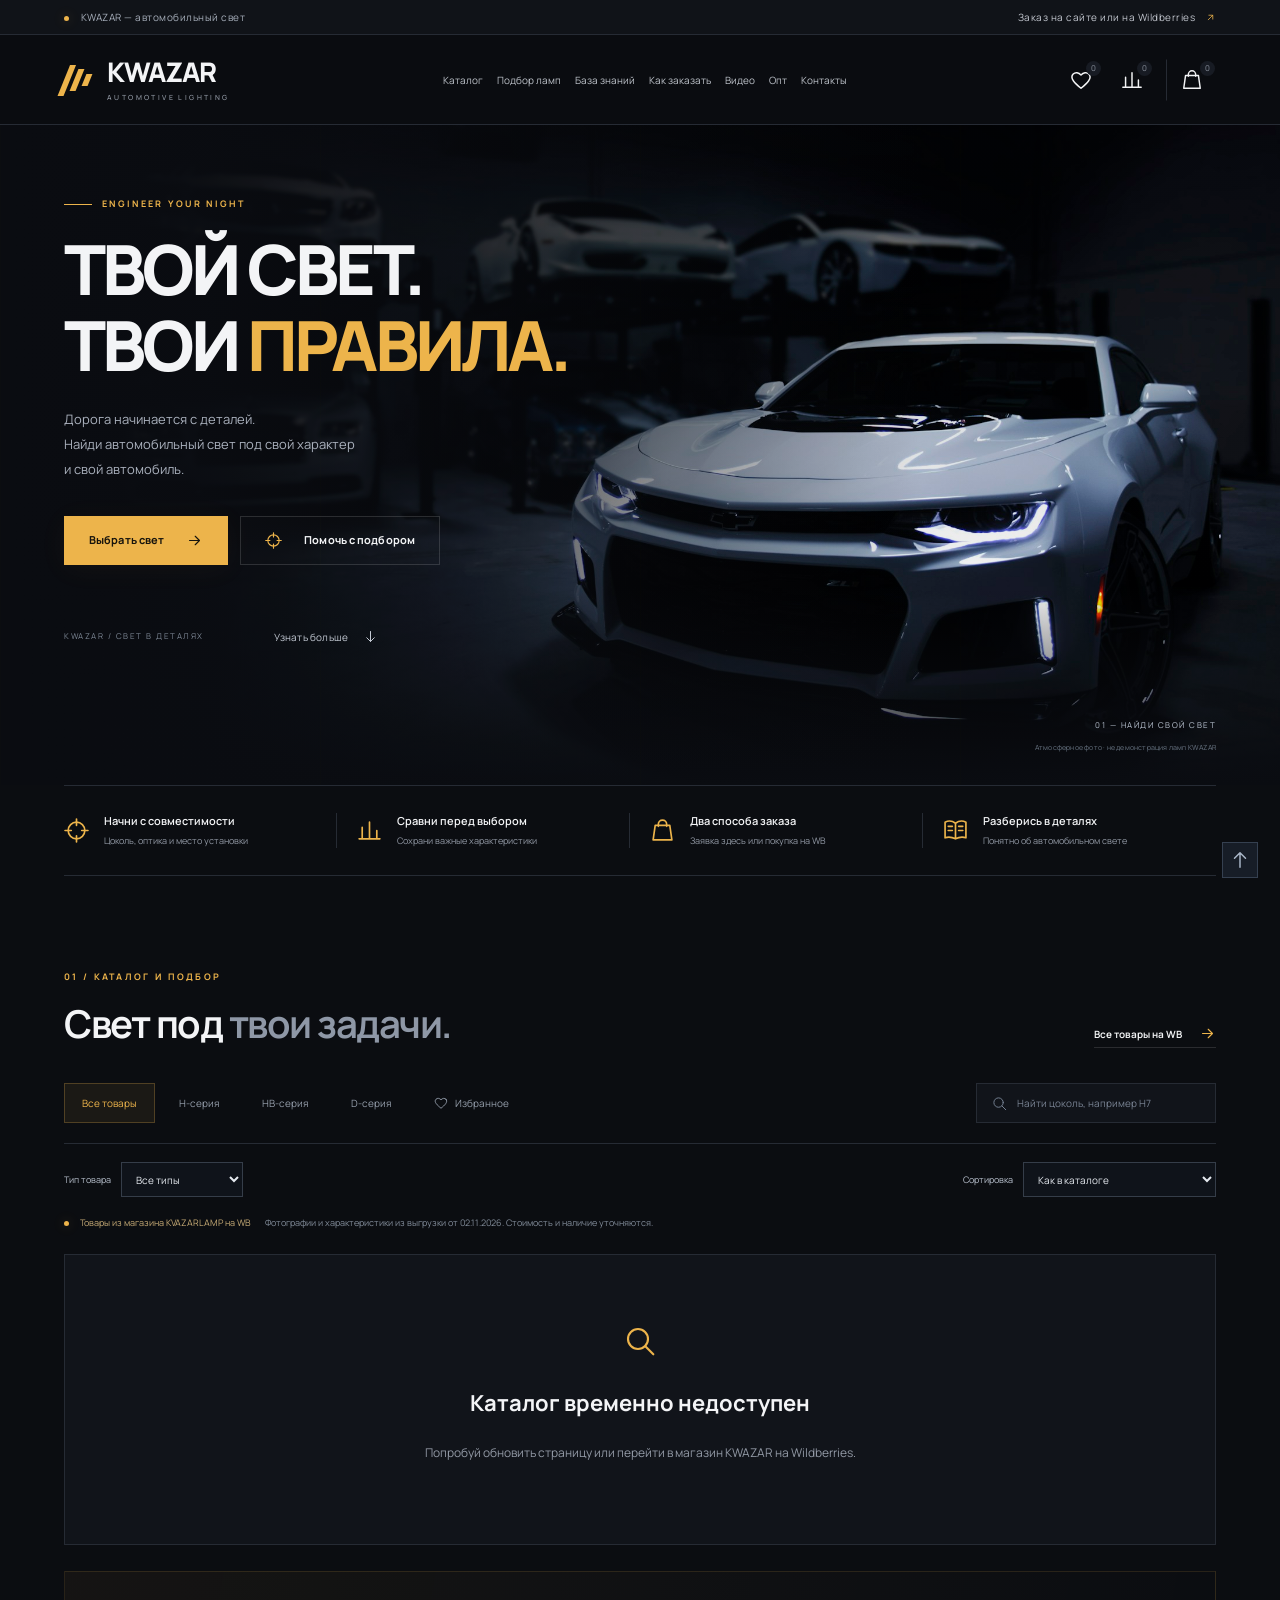
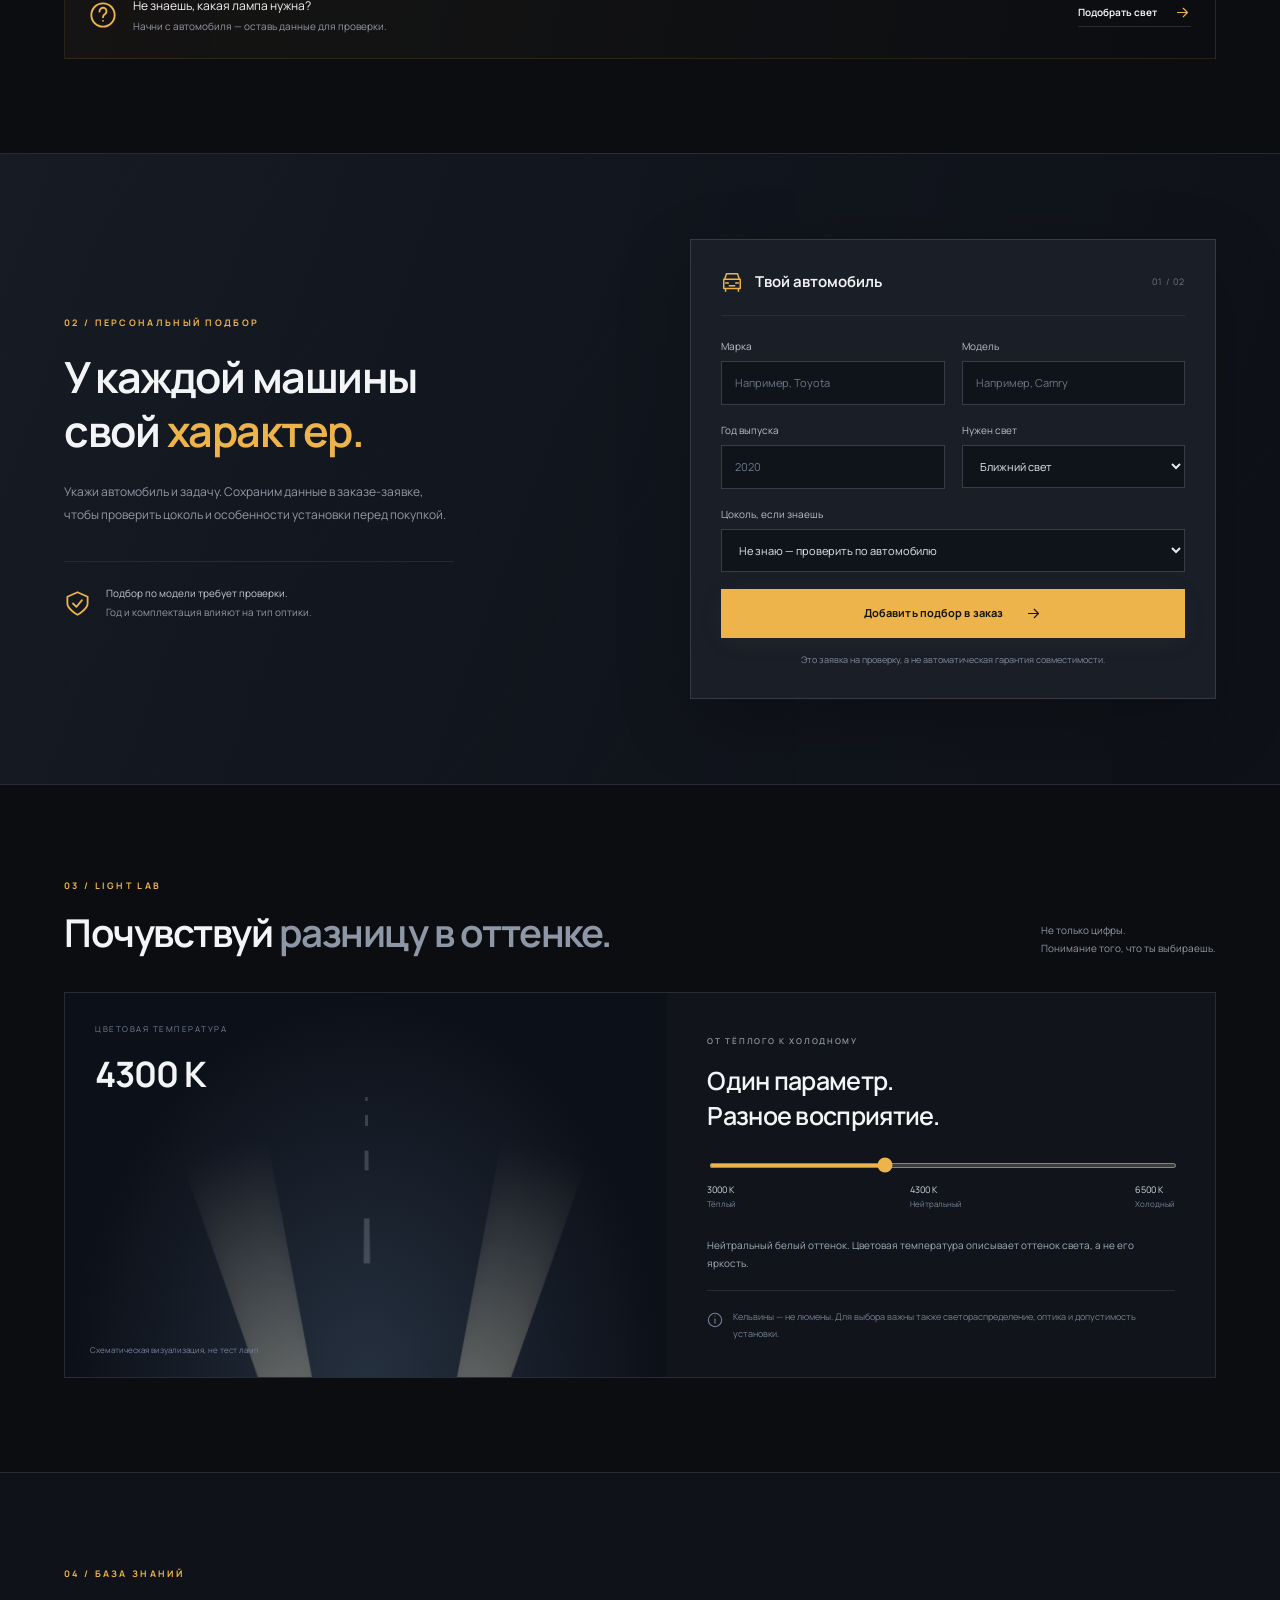
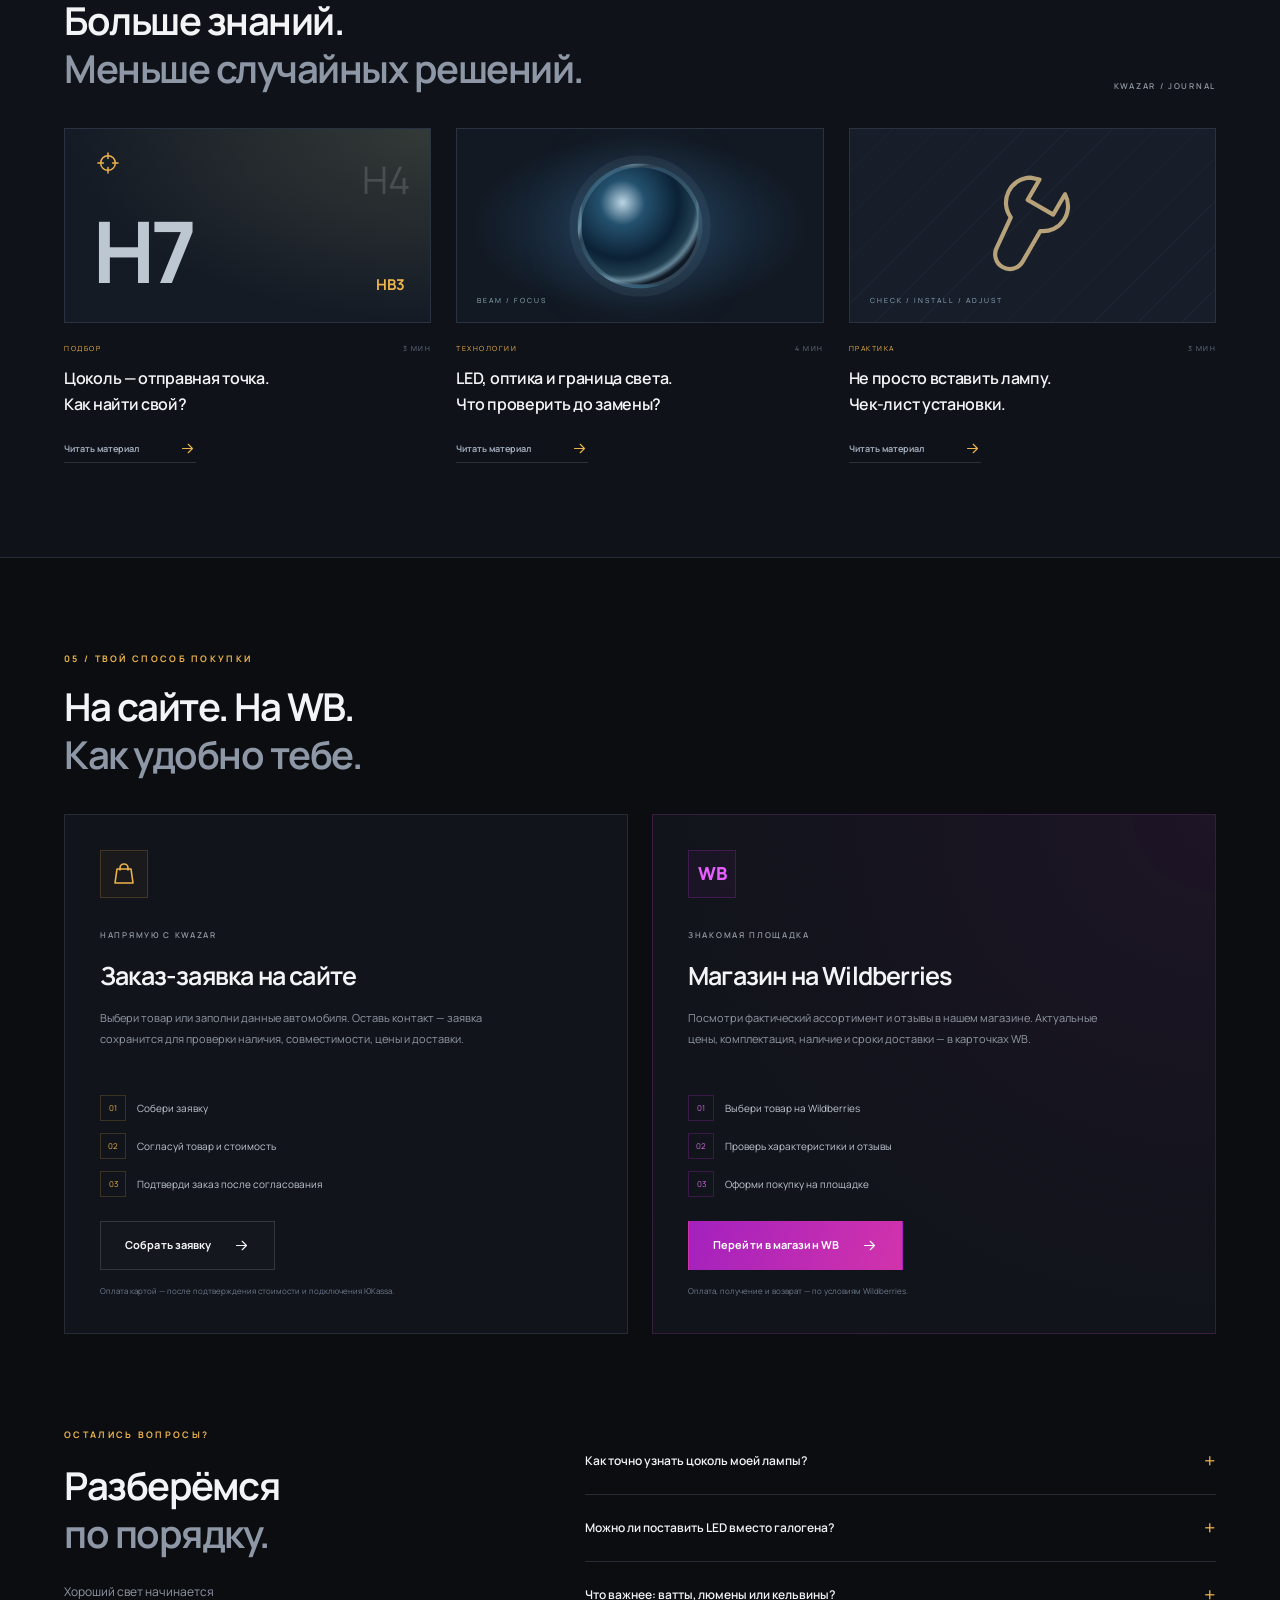
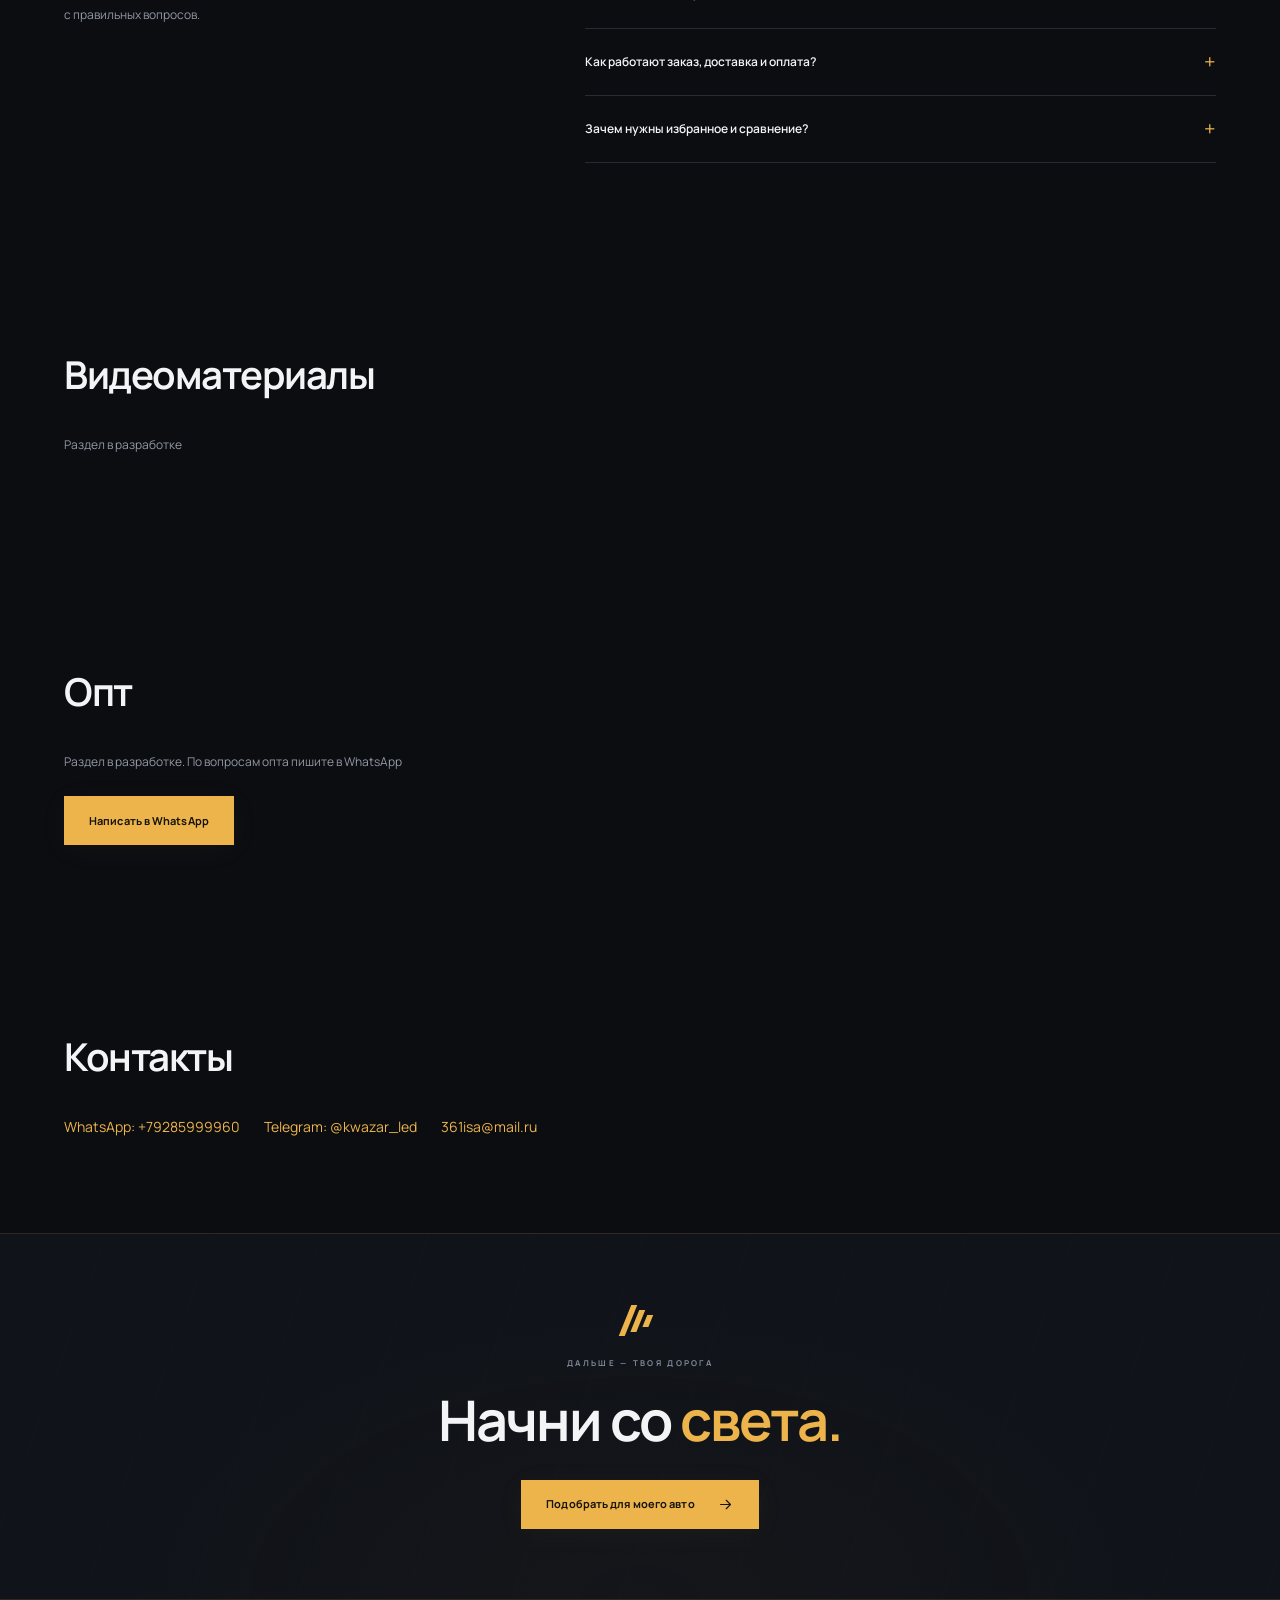
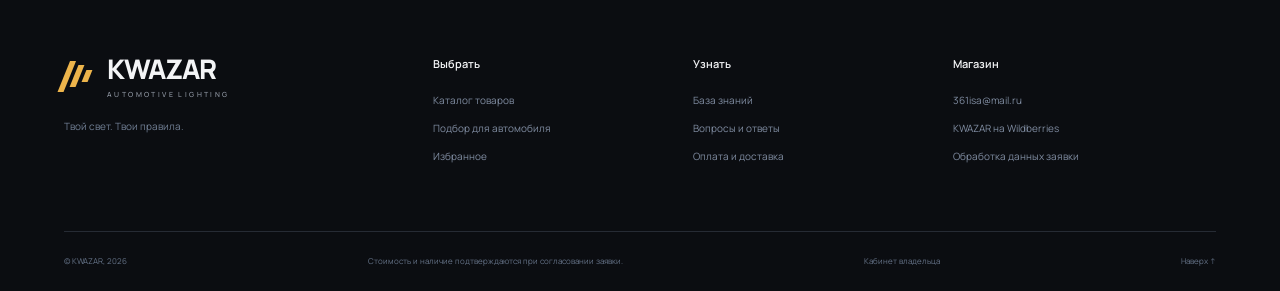
==== commit 3ec48b00: "Add owner-managed persistent prices and KWAZAR contact sections" ====
--- a/index.html
+++ b/index.html
@@ -2,7 +2,7 @@
 <html lang="ru"><head><meta charset="utf-8"><meta name="viewport" content="width=device-width,initial-scale=1"><meta name="theme-color" content="#0b0d11"><meta name="description" content="Автомобильный свет KWAZAR. Подбор ламп по цоколю, сравнение маркировок, полезные материалы. Заказ-заявка на сайте или покупка на Wildberries."><title>KWAZAR — твой свет. Твои правила.</title><link rel="icon" type="image/svg+xml" href="assets/favicon.svg"><link rel="preload" href="assets/manrope.ttf" as="font" type="font/ttf" crossorigin><link rel="stylesheet" href="styles.css"><script defer src="app.js"></script></head><body>
 <a class="skip" href="#main">К содержимому</a>
 <div class="topline"><div class="wrap"><span><i class="status-dot"></i> KWAZAR — автомобильный свет</span><a href="#delivery">Заказ на сайте или на Wildberries <svg aria-hidden="true"><use href="#i-arrow"/></svg></a></div></div>
-<header class="header"><div class="wrap header-inner"><a class="brand" href="#" aria-label="KWAZAR — главная"><span class="brand-mark" aria-hidden="true"><i></i><i></i><i></i></span><span>KWAZAR<small>AUTOMOTIVE LIGHTING</small></span></a><nav id="main-nav" aria-label="Основное меню"><a href="#catalog">Каталог</a><a href="#finder">Подбор ламп</a><a href="#journal">База знаний</a><a href="#delivery">Как заказать</a></nav><div class="header-actions"><button class="icon-button" id="favorites-open" aria-label="Избранное" title="Избранное"><svg><use href="#i-heart"/></svg><span data-count="favorites">0</span></button><button class="icon-button" id="compare-open" aria-label="Сравнить товары" title="Сравнение"><svg><use href="#i-compare"/></svg><span data-count="compare">0</span></button><button class="icon-button cart-toggle" id="cart-open" aria-label="Открыть заказ" title="Заказ"><svg><use href="#i-bag"/></svg><span data-count="cart">0</span></button><button class="icon-button mobile-menu" id="menu-open" aria-label="Открыть меню" aria-expanded="false" aria-controls="main-nav"><svg><use href="#i-menu"/></svg></button></div></div></header>
+<header class="header"><div class="wrap header-inner"><a class="brand" href="#" aria-label="KWAZAR — главная"><span class="brand-mark" aria-hidden="true"><i></i><i></i><i></i></span><span>KWAZAR<small>AUTOMOTIVE LIGHTING</small></span></a><nav id="main-nav" aria-label="Основное меню"><a href="#catalog">Каталог</a><a href="#finder">Подбор ламп</a><a href="#journal">База знаний</a><a href="#delivery">Как заказать</a><a href="#videos">Видео</a><a href="#wholesale">Опт</a><a href="#contacts">Контакты</a></nav><div class="header-actions"><button class="icon-button" id="favorites-open" aria-label="Избранное" title="Избранное"><svg><use href="#i-heart"/></svg><span data-count="favorites">0</span></button><button class="icon-button" id="compare-open" aria-label="Сравнить товары" title="Сравнение"><svg><use href="#i-compare"/></svg><span data-count="compare">0</span></button><button class="icon-button cart-toggle" id="cart-open" aria-label="Открыть заказ" title="Заказ"><svg><use href="#i-bag"/></svg><span data-count="cart">0</span></button><button class="icon-button mobile-menu" id="menu-open" aria-label="Открыть меню" aria-expanded="false" aria-controls="main-nav"><svg><use href="#i-menu"/></svg></button></div></div></header>
 <main id="main"><section class="hero"><div class="hero-photo" role="img" aria-label="Автомобиль с включёнными фарами в тёмном пространстве"></div><div class="hero-grid" aria-hidden="true"></div><div class="wrap hero-content"><p class="eyebrow"><span></span> ENGINEER YOUR NIGHT</p><h1>ТВОЙ СВЕТ.<br>ТВОИ <span>ПРАВИЛА.</span></h1><p class="hero-description">Дорога начинается с деталей.<br>Найди автомобильный свет под свой характер<br class="desktop"> и свой автомобиль.</p><div class="hero-buttons"><a class="button gold" href="#catalog">Выбрать свет <svg><use href="#i-arrow"/></svg></a><a class="button glass" href="#finder"><svg><use href="#i-crosshair"/></svg> Помочь с подбором</a></div><div class="hero-footer"><span>KWAZAR / СВЕТ В ДЕТАЛЯХ</span><a href="#journal">Узнать больше <svg><use href="#i-down"/></svg></a></div></div><div class="hero-label"><span>01 — НАЙДИ СВОЙ СВЕТ</span><span>Атмосферное фото · не демонстрация ламп KWAZAR</span></div></section>
 <section class="benefits wrap" aria-label="Возможности магазина"><article><svg><use href="#i-crosshair"/></svg><div><h2>Начни с совместимости</h2><p>Цоколь, оптика и место установки</p></div></article><article><svg><use href="#i-compare"/></svg><div><h2>Сравни перед выбором</h2><p>Сохрани важные характеристики</p></div></article><article><svg><use href="#i-bag"/></svg><div><h2>Два способа заказа</h2><p>Заявка здесь или покупка на WB</p></div></article><article><svg><use href="#i-book"/></svg><div><h2>Разберись в деталях</h2><p>Понятно об автомобильном свете</p></div></article></section>
 <section class="section wrap" id="catalog"><div class="section-heading"><div><p class="eyebrow">01 / КАТАЛОГ И ПОДБОР</p><h2>Свет под <span>твои задачи.</span></h2></div><a class="text-link" href="https://www.wildberries.ru/seller/3944663" target="_blank" rel="noopener noreferrer">Все товары на WB <svg><use href="#i-arrow"/></svg></a></div><div class="catalog-toolbar"><div class="tabs" role="tablist" aria-label="Категории каталога"><button role="tab" aria-selected="true" data-filter="all" id="tab-all" aria-controls="catalog-panel" tabindex="0">Все товары</button><button role="tab" aria-selected="false" data-filter="h" id="tab-h" aria-controls="catalog-panel" tabindex="-1">H-серия</button><button role="tab" aria-selected="false" data-filter="hb" id="tab-hb" aria-controls="catalog-panel" tabindex="-1">HB-серия</button><button role="tab" aria-selected="false" data-filter="d" id="tab-d" aria-controls="catalog-panel" tabindex="-1">D-серия</button><button role="tab" aria-selected="false" data-filter="favorites" id="tab-favorites" aria-controls="catalog-panel" tabindex="-1"><svg><use href="#i-heart"/></svg> Избранное</button></div><label class="search"><svg><use href="#i-search"/></svg><input id="search" type="search" placeholder="Найти цоколь, например H7" aria-label="Поиск по маркировке"></label></div><div class="catalog-options"><label>Тип товара<select id="product-type"><option value="all">Все типы</option><option value="led">LED-лампы</option><option value="mini">Мини-линзы</option></select></label><span id="catalog-summary" aria-hidden="true"></span><label>Сортировка<select id="sort"><option value="default">Как в каталоге</option><option value="name">По названию</option><option value="power-asc">Мощность по возрастанию</option><option value="power-desc">Мощность по убыванию</option></select></label></div><p class="catalog-notice"><i class="status-dot"></i> Товары из магазина KVAZARLAMP на WB <span>Фотографии и характеристики из выгрузки от 02.11.2026. Стоимость и наличие уточняются.</span></p><div id="catalog-panel" role="tabpanel" aria-labelledby="tab-all"><div class="product-grid" id="products"></div><div class="empty-state" id="empty-state" hidden><svg><use href="#i-search"/></svg><h3>Пока ничего нет</h3><p id="empty-message"></p><button class="button outline" id="reset-filters">Показать все цоколи</button></div></div><div class="load-more-wrap"><button class="button outline" id="load-more" hidden>Показать ещё</button></div><p id="catalog-status" class="sr-only" aria-live="polite"></p><div class="catalog-help"><svg><use href="#i-help"/></svg><p>Не знаешь, какая лампа нужна?<span>Начни с автомобиля — оставь данные для проверки.</span></p><a class="text-link" href="#finder">Подобрать свет <svg><use href="#i-arrow"/></svg></a></div></section>
@@ -11,6 +11,9 @@
 <section class="section journal-section" id="journal"><div class="wrap"><div class="section-heading"><div><p class="eyebrow">04 / БАЗА ЗНАНИЙ</p><h2>Больше знаний.<br><span>Меньше случайных решений.</span></h2></div><span class="mini-label">KWAZAR / JOURNAL</span></div><div class="article-grid"><button class="article-card" data-article="socket"><div class="article-art socket-art"><span>H7</span><i>H4</i><b>HB3</b><svg><use href="#i-crosshair"/></svg></div><div class="article-meta">ПОДБОР <span>3 МИН</span></div><h3>Цоколь — отправная точка.<br>Как найти свой?</h3><span class="text-link">Читать материал <svg><use href="#i-arrow"/></svg></span></button><button class="article-card" data-article="optics"><div class="article-art optics-art"><div class="lens"></div><span>BEAM / FOCUS</span></div><div class="article-meta">ТЕХНОЛОГИИ <span>4 МИН</span></div><h3>LED, оптика и граница света.<br>Что проверить до замены?</h3><span class="text-link">Читать материал <svg><use href="#i-arrow"/></svg></span></button><button class="article-card" data-article="install"><div class="article-art install-art"><svg><use href="#i-tool"/></svg><span>CHECK / INSTALL / ADJUST</span></div><div class="article-meta">ПРАКТИКА <span>3 МИН</span></div><h3>Не просто вставить лампу.<br>Чек-лист установки.</h3><span class="text-link">Читать материал <svg><use href="#i-arrow"/></svg></span></button></div></div></section>
 <section class="section wrap" id="delivery"><div class="section-heading"><div><p class="eyebrow">05 / ТВОЙ СПОСОБ ПОКУПКИ</p><h2>На сайте. На WB.<br><span>Как удобно тебе.</span></h2></div></div><div class="purchase-grid"><article class="purchase-card"><div class="purchase-icon"><svg><use href="#i-bag"/></svg></div><span class="mini-label">НАПРЯМУЮ С KWAZAR</span><h3>Заказ-заявка на сайте</h3><p>Выбери товар или заполни данные автомобиля. Оставь контакт — заявка сохранится для проверки наличия, совместимости, цены и доставки.</p><ol><li>Собери заявку</li><li>Согласуй товар и стоимость</li><li>Подтверди заказ после согласования</li></ol><a class="button outline" href="#catalog">Собрать заявку <svg><use href="#i-arrow"/></svg></a><small>Оплата картой — после подтверждения стоимости и подключения ЮKassa.</small></article><article class="purchase-card wb-card"><div class="purchase-icon wb-icon">WB</div><span class="mini-label">ЗНАКОМАЯ ПЛОЩАДКА</span><h3>Магазин на Wildberries</h3><p>Посмотри фактический ассортимент и отзывы в нашем магазине. Актуальные цены, комплектация, наличие и сроки доставки — в карточках WB.</p><ol><li>Выбери товар на Wildberries</li><li>Проверь характеристики и отзывы</li><li>Оформи покупку на площадке</li></ol><a class="button wb-button" href="https://www.wildberries.ru/seller/3944663" target="_blank" rel="noopener noreferrer">Перейти в магазин WB <svg><use href="#i-arrow"/></svg></a><small>Оплата, получение и возврат — по условиям Wildberries.</small></article></div></section>
 <section class="section wrap faq-section" id="faq"><div><p class="eyebrow">ОСТАЛИСЬ ВОПРОСЫ?</p><h2>Разберёмся<br><span>по порядку.</span></h2><p class="section-description">Хороший свет начинается<br>с правильных вопросов.</p></div><div class="faq-list"><details><summary>Как точно узнать цоколь моей лампы?</summary><p>Начни с руководства автомобиля или маркировки штатной лампы. В одной модели могут быть разные фары и комплектации. При сомнениях оставь заявку с годом, моделью и типом оптики — потребуется дополнительная проверка.</p></details><details><summary>Можно ли поставить LED вместо галогена?</summary><p>Не любая замена допустима. Нужно проверить совместимость с фарой, формирование светотеневой границы, требования производителя автомобиля и действующие правила. Одного совпадения цоколя недостаточно.</p></details><details><summary>Что важнее: ватты, люмены или кельвины?</summary><p>Ватты характеризуют потребляемую мощность, люмены — световой поток, кельвины — цветовую температуру. Видимость также зависит от распределения света, состояния и конструкции фары. Не выбирай лампу только по одной цифре.</p></details><details><summary>Как работают заказ, доставка и оплата?</summary><p>На сайте принимаются заявки на подбор и согласование. Цена, наличие, оплата и доставка подтверждаются отдельно; автоматического списания денег нет. На Wildberries покупка и доставка оформляются по условиям площадки.</p></details><details><summary>Зачем нужны избранное и сравнение?</summary><p>В избранное можно сохранить интересующие товары. В сравнении видны цоколь, серия, мощность из выгрузки и артикул WB. Перед покупкой проверь совместимость и актуальное наличие.</p></details></div></section>
+<section class="section wrap" id="videos"><div class="section-heading"><h2>Видеоматериалы</h2></div><p class="section-description">Раздел в разработке</p></section>
+<section class="section wrap" id="wholesale"><div class="section-heading"><h2>Опт</h2></div><p class="section-description">Раздел в разработке. По вопросам опта пишите в WhatsApp</p><a class="button gold" href="https://wa.me/79285999960" target="_blank" rel="noopener noreferrer">Написать в WhatsApp</a></section>
+<section class="section wrap" id="contacts"><div class="section-heading"><h2>Контакты</h2></div><div class="contact-links"><a href="https://wa.me/79285999960" target="_blank" rel="noopener noreferrer">WhatsApp: +79285999960</a><a href="https://t.me/kwazar_led" target="_blank" rel="noopener noreferrer">Telegram: @kwazar_led</a><a href="mailto:361isa@mail.ru">361isa@mail.ru</a></div></section>
 <section class="closing"><div class="wrap"><span class="brand-mark" aria-hidden="true"><i></i><i></i><i></i></span><p class="eyebrow">ДАЛЬШЕ — ТВОЯ ДОРОГА</p><h2>Начни со <em>света.</em></h2><a class="button gold" href="#finder">Подобрать для моего авто <svg><use href="#i-arrow"/></svg></a></div></section></main>
 <footer><div class="wrap footer-main"><div><a class="brand" href="#"><span class="brand-mark" aria-hidden="true"><i></i><i></i><i></i></span><span>KWAZAR<small>AUTOMOTIVE LIGHTING</small></span></a><p>Твой свет. Твои правила.</p></div><div><h3>Выбрать</h3><a href="#catalog">Каталог товаров</a><a href="#finder">Подбор для автомобиля</a><button id="footer-favorites">Избранное</button></div><div><h3>Узнать</h3><a href="#journal">База знаний</a><a href="#faq">Вопросы и ответы</a><a href="#delivery">Оплата и доставка</a></div><div><h3>Магазин</h3><a href="mailto:361isa@mail.ru">361isa@mail.ru</a><a href="https://www.wildberries.ru/seller/3944663" target="_blank" rel="noopener noreferrer">KWAZAR на Wildberries</a><button data-article="privacy">Обработка данных заявки</button></div></div><div class="wrap footer-bottom"><span>© KWAZAR, 2026</span><span>Стоимость и наличие подтверждаются при согласовании заявки.</span><a href="admin.html">Кабинет владельца</a><a href="#">Наверх ↑</a></div></footer>
 <div class="compare-dock" id="compare-dock" hidden><span id="compare-dock-count"></span><button class="button gold small" id="dock-open">Сравнить <svg><use href="#i-compare"/></svg></button><button class="icon-button" id="compare-clear" aria-label="Очистить сравнение"><svg><use href="#i-close"/></svg></button></div><button class="back-top icon-button" id="back-top" aria-label="Наверх"><svg><use href="#i-up"/></svg></button><div id="toast" role="status" aria-live="polite"></div>
--- a/styles.css
+++ b/styles.css
@@ -10,3 +10,5 @@
 .benefits h2{letter-spacing:0;line-height:1.5}.topline a{display:inline-flex;align-items:center;gap:10px}.topline a>svg{width:11px;height:11px;color:var(--gold);transform:rotate(-45deg)}@media(max-width:540px){.topline a>svg{display:none}}
 /* Live product catalog imported from the owner's WB workbook. */
 .catalog-options{display:flex;align-items:center;gap:25px;margin-top:18px}.catalog-options label{display:flex;align-items:center;gap:10px;font-size:9px}.catalog-options select{width:auto;max-width:240px;margin:0;font-size:10px;min-height:35px;padding:8px 30px 8px 10px}.catalog-options>span{font-size:9px;color:var(--muted);margin-left:auto}.catalog-options>label:last-child{margin-left:auto}.real-product .product-visual{height:330px;background:#151a22}.real-product .product-visual>img,.real-product:nth-child(2n) .product-visual>img,.real-product:nth-child(3n) .product-visual>img{mix-blend-mode:normal;filter:none;transform:none;object-fit:contain;width:100%;height:100%}.real-product:hover .product-visual>img{transform:none}.real-product .product-visual:after,.real-product .visual-tag,.real-product .visual-name,.real-product .visual-caption{display:none}.real-product .product-title{font-size:18px;min-height:54px}.real-product .product-description{min-height:54px}.product-article{font-size:9px;color:#7f91aa;margin:0 0 15px}.card-wb-link{display:flex;align-items:center;justify-content:space-between;gap:15px;color:#cb83db;font-size:10px;border-top:1px solid var(--line);margin-top:16px;padding-top:13px}.card-wb-link svg{width:15px;height:15px}.card-wb-link:hover{color:#efb7ff}.load-more-wrap{display:flex;justify-content:center;margin-top:28px}.load-more-wrap:has(button[hidden]){display:none}.load-more-wrap .button{min-width:240px}#detail-dialog{width:min(1040px,96vw);max-height:94dvh}.detail-layout{grid-template-columns:1.1fr 1fr;gap:35px}.detail-layout>div{min-width:0}.gallery-main{position:relative;background:#0d1118;height:420px;display:grid;place-items:center}.gallery-main>img{width:100%;height:100%;max-height:420px;object-fit:contain;background:none}.gallery-main .icon-button{position:absolute;top:50%;transform:translateY(-50%);background:#121820d9;border:1px solid #ffffff30;width:32px;height:38px}.gallery-prev{left:8px}.gallery-next{right:8px}.gallery-prev svg{transform:rotate(180deg)}#gallery-count{position:absolute;bottom:10px;left:50%;transform:translateX(-50%);background:#111820d9;padding:4px 10px;font-size:9px;border:1px solid #ffffff20}.gallery-thumbs{display:flex;gap:7px;overflow-x:auto;padding:10px 0;max-width:100%;scrollbar-width:thin}.gallery-thumbs>button{border:1px solid var(--line);padding:2px;width:54px;height:65px;flex-shrink:0;background:#0d1118}.gallery-thumbs>button[aria-pressed=true]{border-color:var(--gold)}.gallery-thumbs img{height:100%;width:100%;object-fit:contain;background:none}.detail-layout .detail-wb{display:flex;margin-top:12px;width:100%}.detail-layout #detail-add{width:100%}.detail-layout h2{font-size:29px}.detail-wb-id{color:var(--gold)!important;font-size:10px!important}.specs-table{width:100%;border-collapse:collapse;table-layout:fixed;font-size:11px}.specs-table th,.specs-table td{padding:13px 15px;border-bottom:1px solid var(--line);text-align:left;vertical-align:top;overflow-wrap:anywhere;line-height:1.8}.specs-table th{color:#8e9fb7;font-weight:500;width:40%}.specs-table td{color:#c4cfde}.source-note{font-size:9px!important;color:#8492a9!important;line-height:1.9;border-top:1px solid var(--line);padding-top:15px;margin-top:18px}.description-text{white-space:pre-line;overflow-wrap:anywhere}.detail-content>.source-note:first-child{margin:0 0 18px;padding-top:0;border:0}@media(max-width:800px){.catalog-toolbar{flex-direction:column;align-items:stretch}.search{width:100%}.catalog-options{flex-wrap:wrap;gap:15px}.catalog-options>span{margin-left:0}.catalog-options>label:last-child{margin-left:auto}.real-product .product-visual{height:300px}}@media(max-width:540px){.tabs{flex-wrap:wrap;justify-content:flex-start;gap:4px}.tabs>button{font-size:8px;padding:8px 12px}.catalog-options{gap:12px;justify-content:space-between}.catalog-options label{font-size:8px;gap:7px}.catalog-options select{font-size:10px;max-width:190px;padding-right:20px}.catalog-options>span{order:3;width:100%;font-size:8px}.catalog-options>label:last-child{margin-left:0}.catalog-options>label:last-child>select{max-width:180px}.real-product .product-visual{height:220px}.real-product .product-title{font-size:13px;min-height:48px;line-height:1.6}.real-product .product-description{min-height:72px;font-size:8px}.product-article{font-size:7px;line-height:1.8;min-height:25px}.card-wb-link{font-size:8px;gap:6px;line-height:1.8;margin-top:12px;padding-top:10px}.card-wb-link svg{width:12px;height:12px;flex-shrink:0}#detail-dialog{width:100vw;max-width:100vw;padding:22px;max-height:95dvh}.detail-layout{grid-template-columns:1fr;gap:20px}.gallery-main{height:340px}.gallery-main>img{max-height:340px}.gallery-thumbs>button{width:44px;height:55px}.detail-layout h2{font-size:26px}.detail-layout p{font-size:11px}.detail-layout .button{font-size:10px}.detail-layout>div>.eyebrow{margin-bottom:12px}.detail-tabs{gap:13px}.detail-tabs button{font-size:9px}.specs-table{font-size:10px}.specs-table th,.specs-table td{padding:10px 8px}.source-note{font-size:9px!important}.load-more-wrap .button{min-width:200px}}
+
+.contact-links{display:flex;flex-wrap:wrap;gap:24px;color:var(--gold)}.price-row{display:flex;flex-wrap:wrap;align-items:end;gap:12px;border-bottom:1px solid var(--line);padding:18px 0}.price-row label{flex:1;min-width:180px}.price-row [role=status]{font-size:12px;width:100%}.price-row .button{margin:0}.header nav{gap:14px;font-size:10px}@media(min-width:801px) and (max-width:1250px){.header-inner{flex-wrap:wrap;height:auto;padding-block:14px}.header nav{order:3;width:100%;justify-content:center}.header-actions{margin-left:auto}}
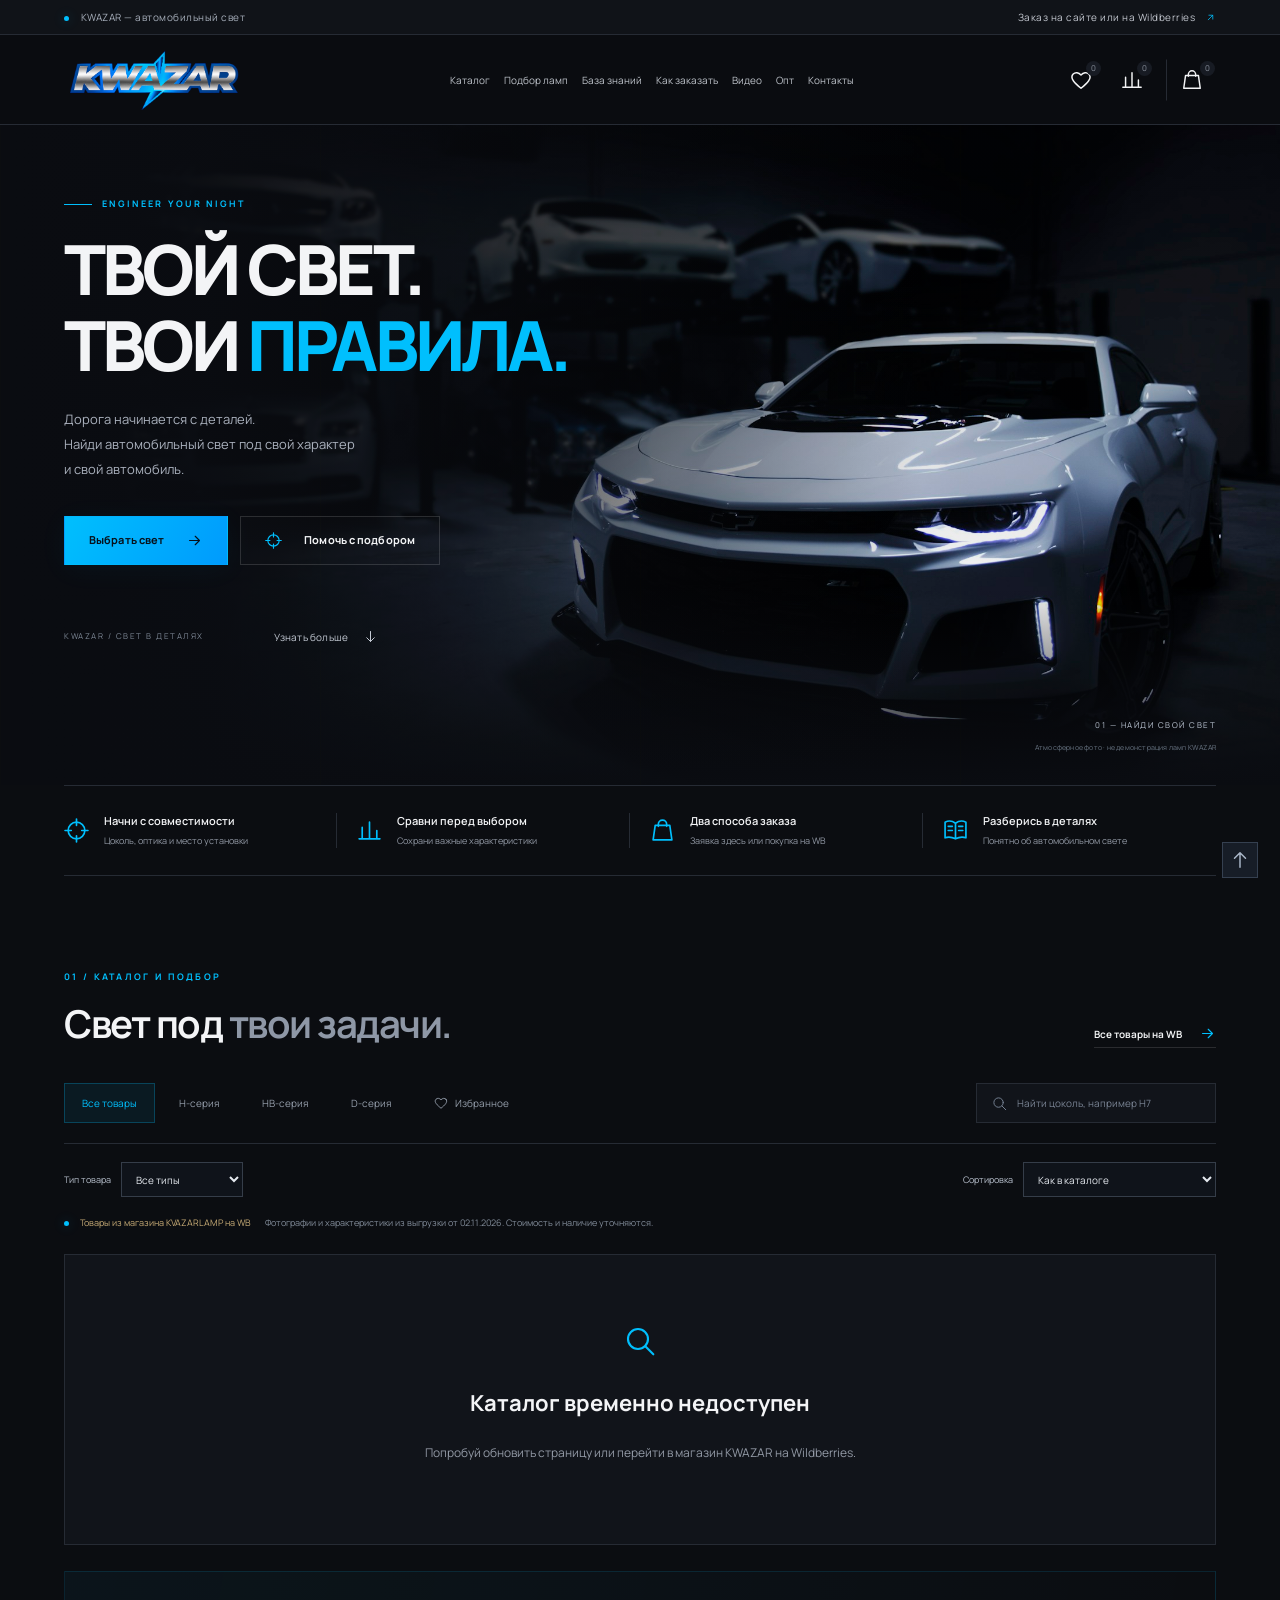
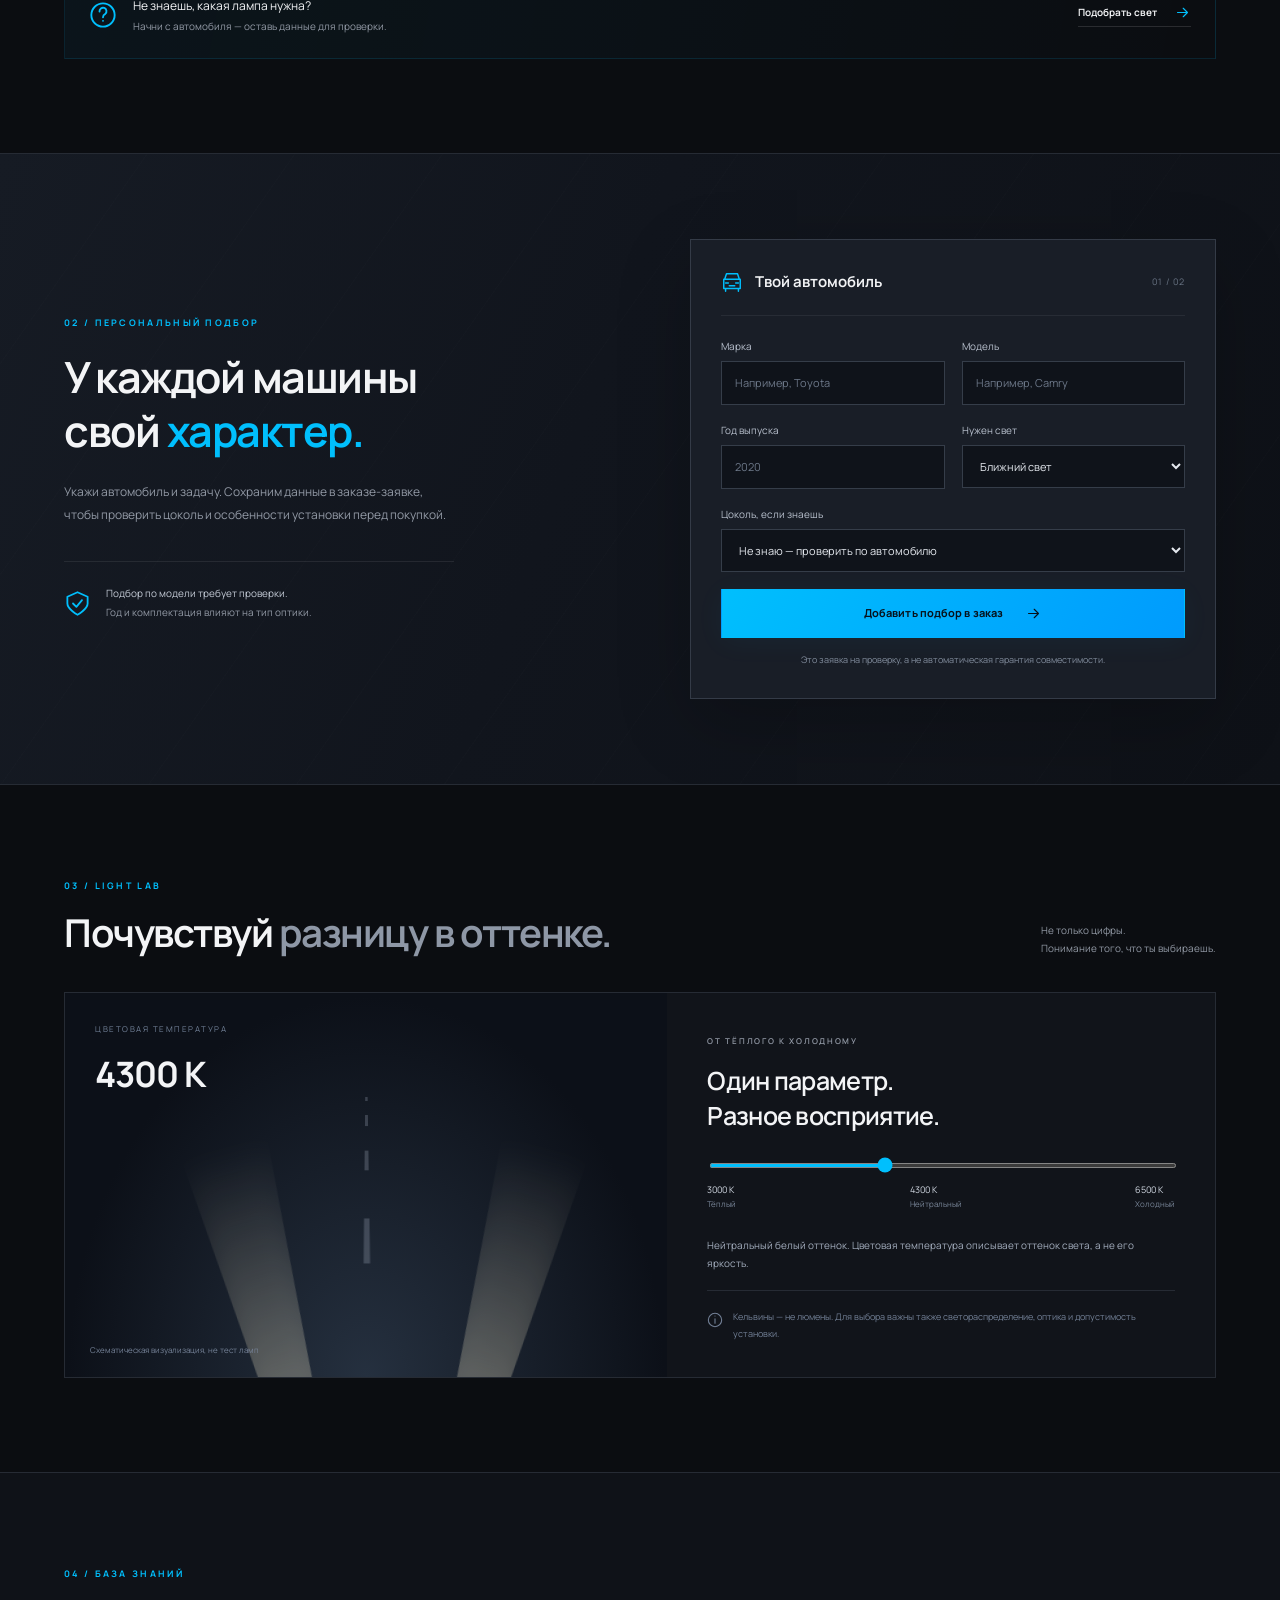
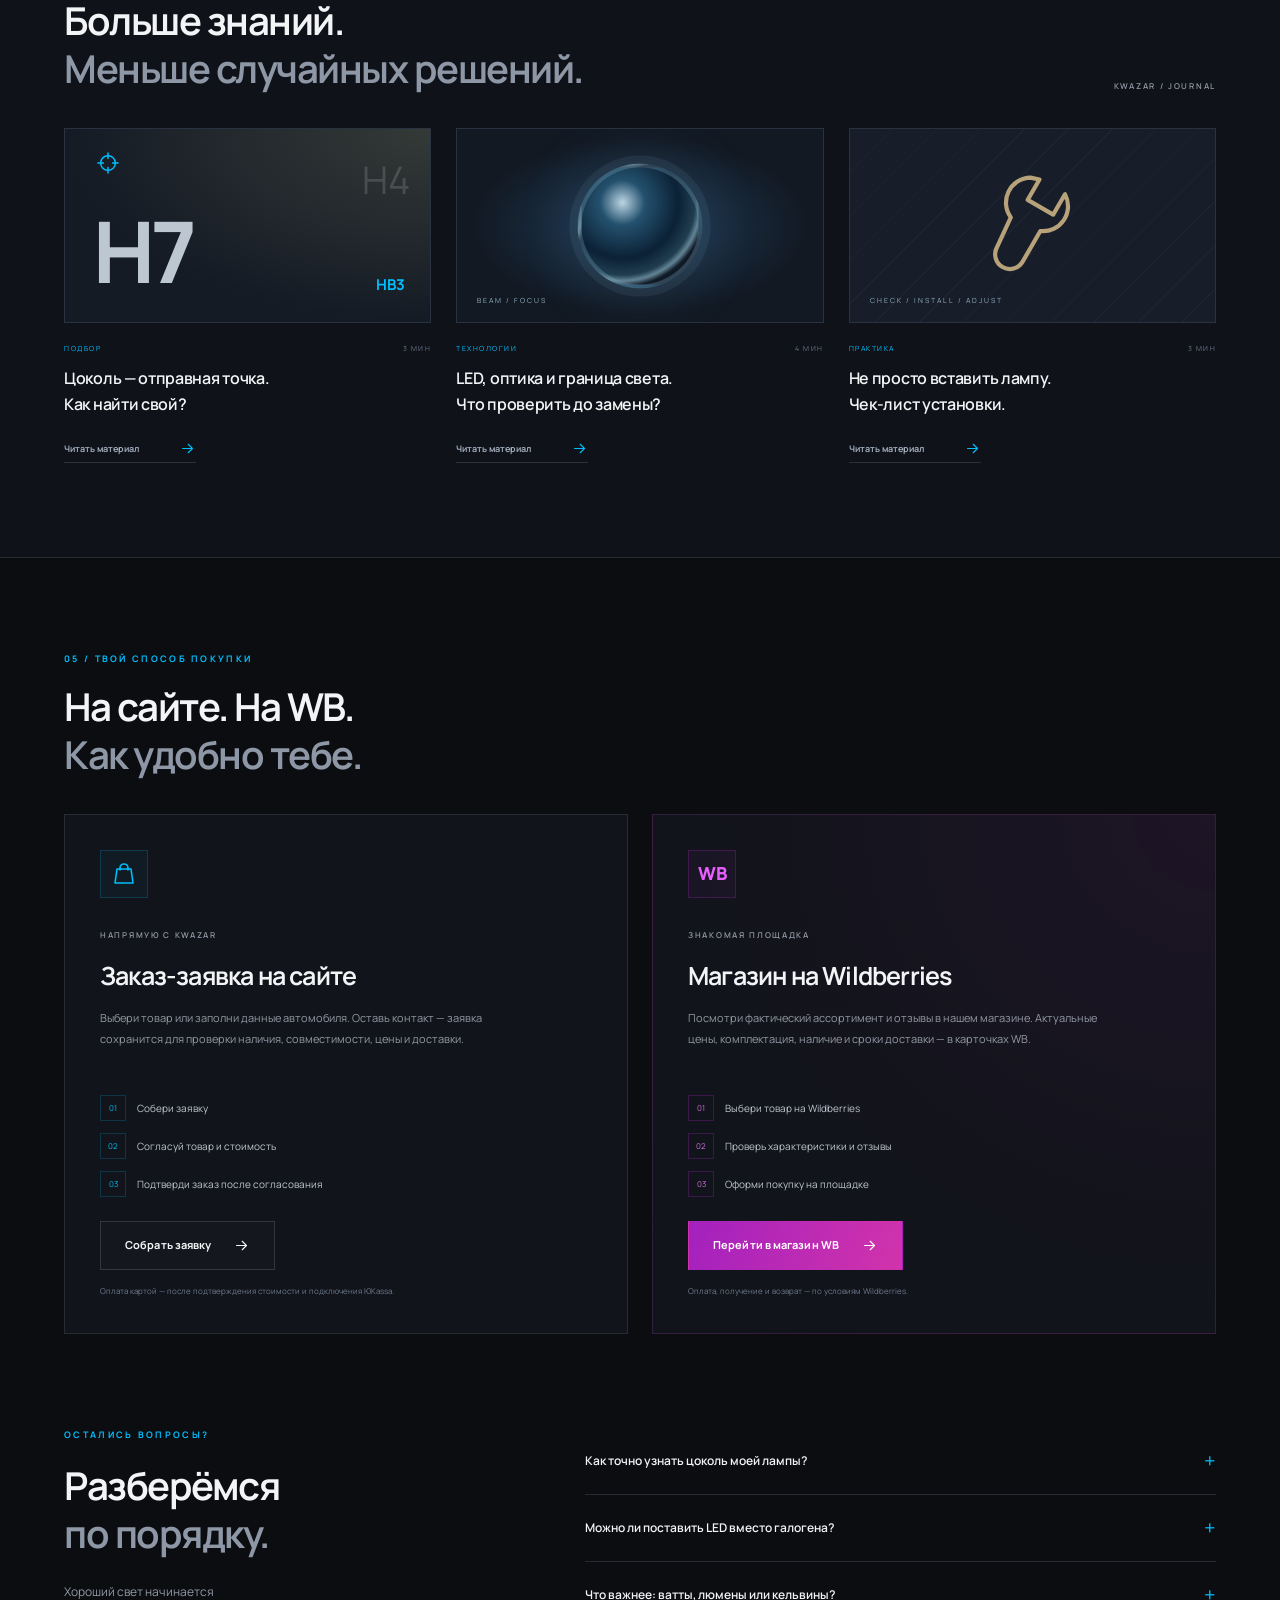
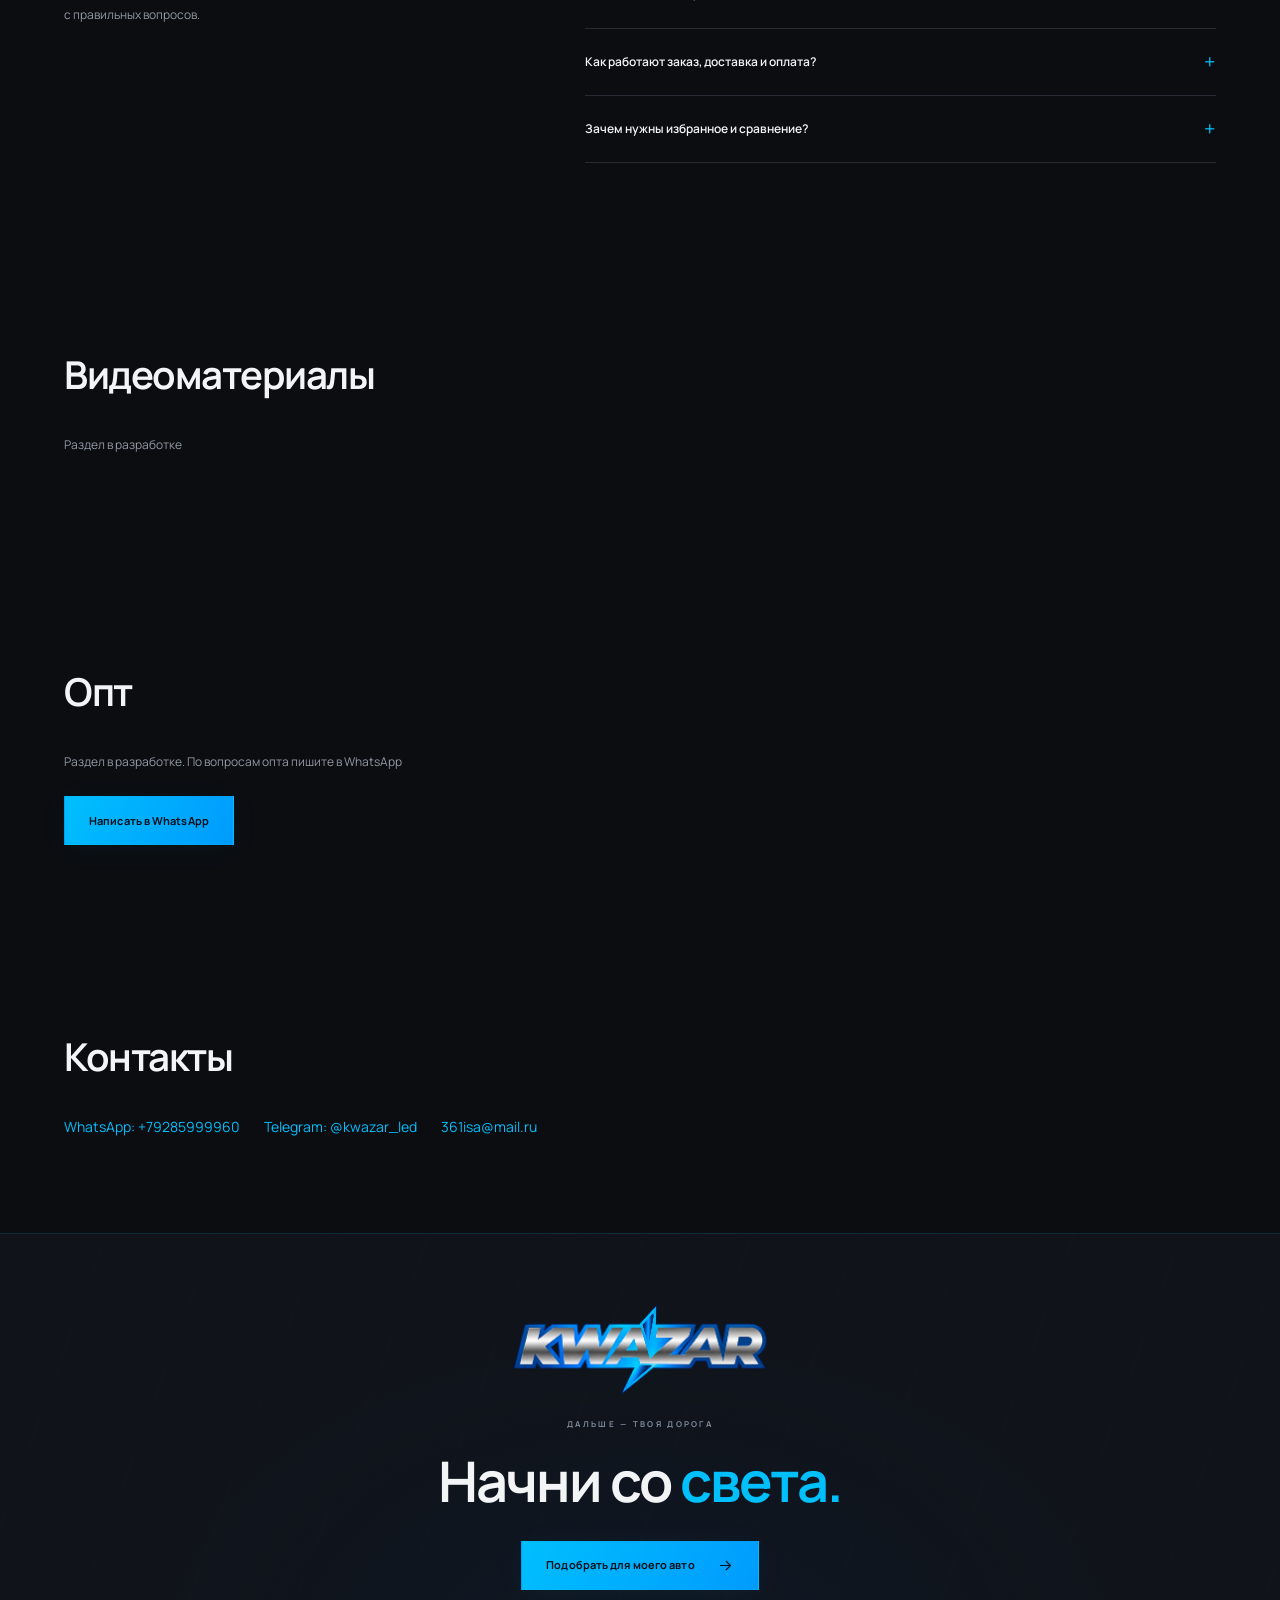
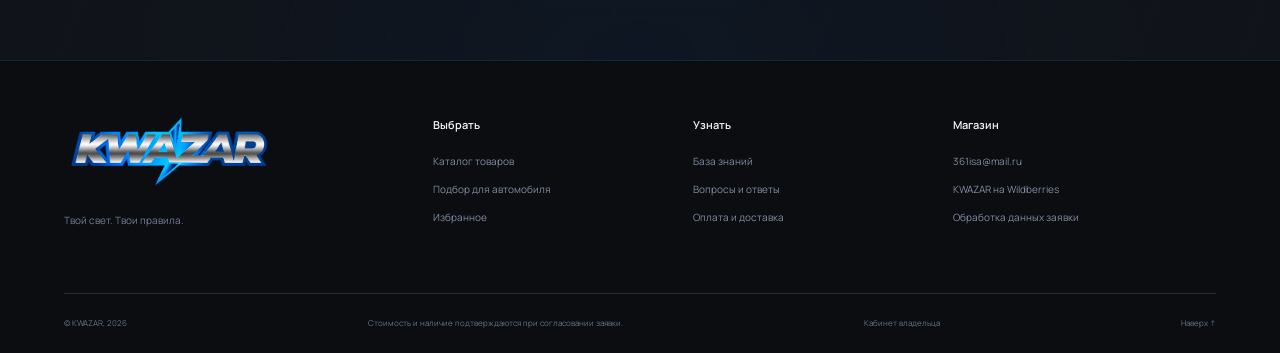
==== commit 75bc71e0: "Apply original KWAZAR logo and blue brand palette" ====
--- a/index.html
+++ b/index.html
@@ -1,8 +1,8 @@
 <!doctype html>
-<html lang="ru"><head><meta charset="utf-8"><meta name="viewport" content="width=device-width,initial-scale=1"><meta name="theme-color" content="#0b0d11"><meta name="description" content="Автомобильный свет KWAZAR. Подбор ламп по цоколю, сравнение маркировок, полезные материалы. Заказ-заявка на сайте или покупка на Wildberries."><title>KWAZAR — твой свет. Твои правила.</title><link rel="icon" type="image/svg+xml" href="assets/favicon.svg"><link rel="preload" href="assets/manrope.ttf" as="font" type="font/ttf" crossorigin><link rel="stylesheet" href="styles.css"><script defer src="app.js"></script></head><body>
+<html lang="ru"><head><meta charset="utf-8"><meta name="viewport" content="width=device-width,initial-scale=1"><meta name="theme-color" content="#0b0d11"><meta name="description" content="Автомобильный свет KWAZAR. Подбор ламп по цоколю, сравнение маркировок, полезные материалы. Заказ-заявка на сайте или покупка на Wildberries."><title>KWAZAR — твой свет. Твои правила.</title><link rel="icon" type="image/svg+xml" href="assets/kwazar-logo.png"><link rel="preload" href="assets/manrope.ttf" as="font" type="font/ttf" crossorigin><link rel="stylesheet" href="styles.css"><script defer src="app.js"></script></head><body>
 <a class="skip" href="#main">К содержимому</a>
 <div class="topline"><div class="wrap"><span><i class="status-dot"></i> KWAZAR — автомобильный свет</span><a href="#delivery">Заказ на сайте или на Wildberries <svg aria-hidden="true"><use href="#i-arrow"/></svg></a></div></div>
-<header class="header"><div class="wrap header-inner"><a class="brand" href="#" aria-label="KWAZAR — главная"><span class="brand-mark" aria-hidden="true"><i></i><i></i><i></i></span><span>KWAZAR<small>AUTOMOTIVE LIGHTING</small></span></a><nav id="main-nav" aria-label="Основное меню"><a href="#catalog">Каталог</a><a href="#finder">Подбор ламп</a><a href="#journal">База знаний</a><a href="#delivery">Как заказать</a><a href="#videos">Видео</a><a href="#wholesale">Опт</a><a href="#contacts">Контакты</a></nav><div class="header-actions"><button class="icon-button" id="favorites-open" aria-label="Избранное" title="Избранное"><svg><use href="#i-heart"/></svg><span data-count="favorites">0</span></button><button class="icon-button" id="compare-open" aria-label="Сравнить товары" title="Сравнение"><svg><use href="#i-compare"/></svg><span data-count="compare">0</span></button><button class="icon-button cart-toggle" id="cart-open" aria-label="Открыть заказ" title="Заказ"><svg><use href="#i-bag"/></svg><span data-count="cart">0</span></button><button class="icon-button mobile-menu" id="menu-open" aria-label="Открыть меню" aria-expanded="false" aria-controls="main-nav"><svg><use href="#i-menu"/></svg></button></div></div></header>
+<header class="header"><div class="wrap header-inner"><a class="brand" href="#" aria-label="KWAZAR — главная"><img class="brand-logo" src="assets/kwazar-logo.png" alt="KWAZAR" width="2172" height="724" fetchpriority="high"></a><nav id="main-nav" aria-label="Основное меню"><a href="#catalog">Каталог</a><a href="#finder">Подбор ламп</a><a href="#journal">База знаний</a><a href="#delivery">Как заказать</a><a href="#videos">Видео</a><a href="#wholesale">Опт</a><a href="#contacts">Контакты</a></nav><div class="header-actions"><button class="icon-button" id="favorites-open" aria-label="Избранное" title="Избранное"><svg><use href="#i-heart"/></svg><span data-count="favorites">0</span></button><button class="icon-button" id="compare-open" aria-label="Сравнить товары" title="Сравнение"><svg><use href="#i-compare"/></svg><span data-count="compare">0</span></button><button class="icon-button cart-toggle" id="cart-open" aria-label="Открыть заказ" title="Заказ"><svg><use href="#i-bag"/></svg><span data-count="cart">0</span></button><button class="icon-button mobile-menu" id="menu-open" aria-label="Открыть меню" aria-expanded="false" aria-controls="main-nav"><svg><use href="#i-menu"/></svg></button></div></div></header>
 <main id="main"><section class="hero"><div class="hero-photo" role="img" aria-label="Автомобиль с включёнными фарами в тёмном пространстве"></div><div class="hero-grid" aria-hidden="true"></div><div class="wrap hero-content"><p class="eyebrow"><span></span> ENGINEER YOUR NIGHT</p><h1>ТВОЙ СВЕТ.<br>ТВОИ <span>ПРАВИЛА.</span></h1><p class="hero-description">Дорога начинается с деталей.<br>Найди автомобильный свет под свой характер<br class="desktop"> и свой автомобиль.</p><div class="hero-buttons"><a class="button gold" href="#catalog">Выбрать свет <svg><use href="#i-arrow"/></svg></a><a class="button glass" href="#finder"><svg><use href="#i-crosshair"/></svg> Помочь с подбором</a></div><div class="hero-footer"><span>KWAZAR / СВЕТ В ДЕТАЛЯХ</span><a href="#journal">Узнать больше <svg><use href="#i-down"/></svg></a></div></div><div class="hero-label"><span>01 — НАЙДИ СВОЙ СВЕТ</span><span>Атмосферное фото · не демонстрация ламп KWAZAR</span></div></section>
 <section class="benefits wrap" aria-label="Возможности магазина"><article><svg><use href="#i-crosshair"/></svg><div><h2>Начни с совместимости</h2><p>Цоколь, оптика и место установки</p></div></article><article><svg><use href="#i-compare"/></svg><div><h2>Сравни перед выбором</h2><p>Сохрани важные характеристики</p></div></article><article><svg><use href="#i-bag"/></svg><div><h2>Два способа заказа</h2><p>Заявка здесь или покупка на WB</p></div></article><article><svg><use href="#i-book"/></svg><div><h2>Разберись в деталях</h2><p>Понятно об автомобильном свете</p></div></article></section>
 <section class="section wrap" id="catalog"><div class="section-heading"><div><p class="eyebrow">01 / КАТАЛОГ И ПОДБОР</p><h2>Свет под <span>твои задачи.</span></h2></div><a class="text-link" href="https://www.wildberries.ru/seller/3944663" target="_blank" rel="noopener noreferrer">Все товары на WB <svg><use href="#i-arrow"/></svg></a></div><div class="catalog-toolbar"><div class="tabs" role="tablist" aria-label="Категории каталога"><button role="tab" aria-selected="true" data-filter="all" id="tab-all" aria-controls="catalog-panel" tabindex="0">Все товары</button><button role="tab" aria-selected="false" data-filter="h" id="tab-h" aria-controls="catalog-panel" tabindex="-1">H-серия</button><button role="tab" aria-selected="false" data-filter="hb" id="tab-hb" aria-controls="catalog-panel" tabindex="-1">HB-серия</button><button role="tab" aria-selected="false" data-filter="d" id="tab-d" aria-controls="catalog-panel" tabindex="-1">D-серия</button><button role="tab" aria-selected="false" data-filter="favorites" id="tab-favorites" aria-controls="catalog-panel" tabindex="-1"><svg><use href="#i-heart"/></svg> Избранное</button></div><label class="search"><svg><use href="#i-search"/></svg><input id="search" type="search" placeholder="Найти цоколь, например H7" aria-label="Поиск по маркировке"></label></div><div class="catalog-options"><label>Тип товара<select id="product-type"><option value="all">Все типы</option><option value="led">LED-лампы</option><option value="mini">Мини-линзы</option></select></label><span id="catalog-summary" aria-hidden="true"></span><label>Сортировка<select id="sort"><option value="default">Как в каталоге</option><option value="name">По названию</option><option value="power-asc">Мощность по возрастанию</option><option value="power-desc">Мощность по убыванию</option></select></label></div><p class="catalog-notice"><i class="status-dot"></i> Товары из магазина KVAZARLAMP на WB <span>Фотографии и характеристики из выгрузки от 02.11.2026. Стоимость и наличие уточняются.</span></p><div id="catalog-panel" role="tabpanel" aria-labelledby="tab-all"><div class="product-grid" id="products"></div><div class="empty-state" id="empty-state" hidden><svg><use href="#i-search"/></svg><h3>Пока ничего нет</h3><p id="empty-message"></p><button class="button outline" id="reset-filters">Показать все цоколи</button></div></div><div class="load-more-wrap"><button class="button outline" id="load-more" hidden>Показать ещё</button></div><p id="catalog-status" class="sr-only" aria-live="polite"></p><div class="catalog-help"><svg><use href="#i-help"/></svg><p>Не знаешь, какая лампа нужна?<span>Начни с автомобиля — оставь данные для проверки.</span></p><a class="text-link" href="#finder">Подобрать свет <svg><use href="#i-arrow"/></svg></a></div></section>
@@ -14,8 +14,8 @@
 <section class="section wrap" id="videos"><div class="section-heading"><h2>Видеоматериалы</h2></div><p class="section-description">Раздел в разработке</p></section>
 <section class="section wrap" id="wholesale"><div class="section-heading"><h2>Опт</h2></div><p class="section-description">Раздел в разработке. По вопросам опта пишите в WhatsApp</p><a class="button gold" href="https://wa.me/79285999960" target="_blank" rel="noopener noreferrer">Написать в WhatsApp</a></section>
 <section class="section wrap" id="contacts"><div class="section-heading"><h2>Контакты</h2></div><div class="contact-links"><a href="https://wa.me/79285999960" target="_blank" rel="noopener noreferrer">WhatsApp: +79285999960</a><a href="https://t.me/kwazar_led" target="_blank" rel="noopener noreferrer">Telegram: @kwazar_led</a><a href="mailto:361isa@mail.ru">361isa@mail.ru</a></div></section>
-<section class="closing"><div class="wrap"><span class="brand-mark" aria-hidden="true"><i></i><i></i><i></i></span><p class="eyebrow">ДАЛЬШЕ — ТВОЯ ДОРОГА</p><h2>Начни со <em>света.</em></h2><a class="button gold" href="#finder">Подобрать для моего авто <svg><use href="#i-arrow"/></svg></a></div></section></main>
-<footer><div class="wrap footer-main"><div><a class="brand" href="#"><span class="brand-mark" aria-hidden="true"><i></i><i></i><i></i></span><span>KWAZAR<small>AUTOMOTIVE LIGHTING</small></span></a><p>Твой свет. Твои правила.</p></div><div><h3>Выбрать</h3><a href="#catalog">Каталог товаров</a><a href="#finder">Подбор для автомобиля</a><button id="footer-favorites">Избранное</button></div><div><h3>Узнать</h3><a href="#journal">База знаний</a><a href="#faq">Вопросы и ответы</a><a href="#delivery">Оплата и доставка</a></div><div><h3>Магазин</h3><a href="mailto:361isa@mail.ru">361isa@mail.ru</a><a href="https://www.wildberries.ru/seller/3944663" target="_blank" rel="noopener noreferrer">KWAZAR на Wildberries</a><button data-article="privacy">Обработка данных заявки</button></div></div><div class="wrap footer-bottom"><span>© KWAZAR, 2026</span><span>Стоимость и наличие подтверждаются при согласовании заявки.</span><a href="admin.html">Кабинет владельца</a><a href="#">Наверх ↑</a></div></footer>
+<section class="closing"><div class="wrap"><img class="brand-logo" src="assets/kwazar-logo.png" alt="KWAZAR" width="2172" height="724" loading="lazy"><p class="eyebrow">ДАЛЬШЕ — ТВОЯ ДОРОГА</p><h2>Начни со <em>света.</em></h2><a class="button gold" href="#finder">Подобрать для моего авто <svg><use href="#i-arrow"/></svg></a></div></section></main>
+<footer><div class="wrap footer-main"><div><a class="brand" href="#" aria-label="KWAZAR — главная"><img class="brand-logo" src="assets/kwazar-logo.png" alt="KWAZAR" width="2172" height="724" fetchpriority="high"></a><p>Твой свет. Твои правила.</p></div><div><h3>Выбрать</h3><a href="#catalog">Каталог товаров</a><a href="#finder">Подбор для автомобиля</a><button id="footer-favorites">Избранное</button></div><div><h3>Узнать</h3><a href="#journal">База знаний</a><a href="#faq">Вопросы и ответы</a><a href="#delivery">Оплата и доставка</a></div><div><h3>Магазин</h3><a href="mailto:361isa@mail.ru">361isa@mail.ru</a><a href="https://www.wildberries.ru/seller/3944663" target="_blank" rel="noopener noreferrer">KWAZAR на Wildberries</a><button data-article="privacy">Обработка данных заявки</button></div></div><div class="wrap footer-bottom"><span>© KWAZAR, 2026</span><span>Стоимость и наличие подтверждаются при согласовании заявки.</span><a href="admin.html">Кабинет владельца</a><a href="#">Наверх ↑</a></div></footer>
 <div class="compare-dock" id="compare-dock" hidden><span id="compare-dock-count"></span><button class="button gold small" id="dock-open">Сравнить <svg><use href="#i-compare"/></svg></button><button class="icon-button" id="compare-clear" aria-label="Очистить сравнение"><svg><use href="#i-close"/></svg></button></div><button class="back-top icon-button" id="back-top" aria-label="Наверх"><svg><use href="#i-up"/></svg></button><div id="toast" role="status" aria-live="polite"></div>
 <dialog id="detail-dialog" class="modal"><div class="dialog-top"><span class="mini-label">KWAZAR / ПОДРОБНЕЕ</span><button class="icon-button" data-close aria-label="Закрыть"><svg><use href="#i-close"/></svg></button></div><div id="detail-body"></div></dialog>
 <dialog id="compare-dialog" class="modal wide"><div class="dialog-top"><div><p class="eyebrow">СОПОСТАВЬ ХАРАКТЕРИСТИКИ</p><h2>Сравнение товаров</h2></div><button class="icon-button" data-close aria-label="Закрыть сравнение"><svg><use href="#i-close"/></svg></button></div><p class="dialog-note">Данные из выгрузки WB. Совместимость, актуальные цены и наличие подтверждаются отдельно.</p><div id="compare-body"></div></dialog>
--- a/styles.css
+++ b/styles.css
@@ -1,14 +1,20 @@
 @font-face{font-family:Manrope;src:url('assets/manrope.ttf') format('truetype');font-weight:200 800;font-display:swap}
-:root{color-scheme:dark;--bg:#0b0d11;--panel:#11141a;--panel2:#171b23;--text:#f3f4f6;--muted:#9299a5;--line:#262b34;--gold:#edb44b;--gold-light:#ffcd6a;--wb:#b525cc;--font:Manrope,Arial,sans-serif}*{box-sizing:border-box}html{scroll-behavior:smooth;scroll-padding-top:105px}body{margin:0;background:var(--bg);color:var(--text);font-family:var(--font);font-size:14px;line-height:1.6}body:has(dialog[open]){overflow:hidden}button,input,select,textarea{font:inherit}button,a,input,select,summary{touch-action:manipulation}button{cursor:pointer}button,a{-webkit-tap-highlight-color:transparent}a{color:inherit;text-decoration:none}button{color:inherit}button:disabled{cursor:wait;opacity:.5}a:focus-visible,button:focus-visible,input:focus-visible,select:focus-visible,textarea:focus-visible,summary:focus-visible{outline:2px solid var(--gold);outline-offset:5px}button{border-radius:0}img{max-width:100%;display:block}svg{width:22px;height:22px;fill:none;stroke:currentColor;stroke-width:1.6;stroke-linecap:round;stroke-linejoin:round;flex-shrink:0}[hidden]{display:none!important}.svg-library{position:absolute;width:0;height:0;overflow:hidden}.sr-only,.skip:not(:focus){position:absolute;width:1px;height:1px;padding:0;overflow:hidden;clip:rect(0,0,0,0);white-space:nowrap}.skip:focus{position:fixed;top:10px;left:10px;z-index:100;background:var(--gold);color:#111;padding:12px}.wrap{width:min(1280px,90%);margin-inline:auto}.topline{background:#101318;border-bottom:1px solid var(--line);font-size:10px;color:#a6aeba;letter-spacing:.5px}.topline>.wrap{display:flex;align-items:center;justify-content:space-between;padding-block:9px}.topline a{color:#c2c6ce}.topline a span{color:var(--gold);margin-left:9px}.status-dot{display:inline-block;background:var(--gold);width:5px;height:5px;border-radius:50%;box-shadow:0 0 12px #edb44b50;margin-right:9px;vertical-align:middle}.header{position:sticky;top:0;z-index:30;background:#0b0d11ef;backdrop-filter:blur(18px);border-bottom:1px solid var(--line)}.header-inner{height:89px;display:flex;align-items:center;justify-content:space-between;gap:25px}.brand{display:inline-flex;align-items:center;gap:12px;font-size:27px;font-weight:800;line-height:1;letter-spacing:-1px;flex-shrink:0}.brand>span:last-child{display:block}.brand small{display:block;font-size:7px;letter-spacing:2.4px;color:var(--muted);font-weight:500;margin-top:9px}.brand-mark{display:inline-flex;gap:4px;align-items:center;transform:skew(-22deg);width:31px;height:36px;flex-shrink:0}.brand-mark i{background:var(--gold);display:block;width:6px;height:31px}.brand-mark i:nth-child(2){height:22px}.brand-mark i:nth-child(3){height:12px}.header nav{display:flex;gap:30px;font-size:11px;color:#bec3cb}.header nav a{position:relative;padding-block:12px}.header nav a:after{content:'';height:2px;position:absolute;bottom:3px;left:0;right:100%;background:var(--gold);transition:right .25s}.header nav a:hover:after{right:0}.header-actions{display:flex;gap:9px;align-items:center}.icon-button{background:transparent;border:1px solid transparent;display:inline-flex;align-items:center;justify-content:center;width:42px;height:42px;position:relative;transition:color .2s,background .2s,border-color .2s}.icon-button:hover{background:#ffffff07;border-color:#ffffff12;color:var(--gold)}.icon-button>span[data-count]{font-size:8px;background:var(--panel2);border-radius:20px;min-width:15px;height:15px;display:grid;place-items:center;position:absolute;top:1px;right:0;color:var(--muted)}.icon-button>span.has-items{background:var(--gold);color:#15120d}.cart-toggle{border-left:1px solid var(--line);margin-left:4px;padding-left:8px;width:50px}.mobile-menu{display:none}.hero{position:relative;min-height:660px;overflow:hidden;background:#0a0d13}.hero-photo{position:absolute;inset:0;background:linear-gradient(90deg,#0b0d11 1%,#0b0d11f2 16%,#0b0d1182 44%,#0b0d1100 72%),linear-gradient(0deg,#0b0d11 0%,#0b0d1100 30%,#0b0d1130 100%),url('assets/hero-front.jpg') 62% 53%/cover no-repeat;opacity:.95;animation:hero-in 1.2s ease both}.hero-grid{position:absolute;inset:0;pointer-events:none;background-image:linear-gradient(90deg,#fff02e05 1px,transparent 1px);background-size:25% 100%;opacity:.4}.hero-content{position:relative;padding-top:72px;z-index:1}.eyebrow{font-size:9px;letter-spacing:2.3px;font-weight:700;color:var(--gold);margin:0 0 20px;display:flex;align-items:center;gap:10px}.eyebrow>span:empty{display:inline-block;width:28px;height:1px;background:var(--gold)}h1{font-size:clamp(45px,5.4vw,80px);font-weight:800;line-height:1.1;letter-spacing:-3.8px;margin:0 0 24px}h1>span{color:var(--gold)}.hero-description{font-size:13px;line-height:1.9;color:#aab1bd;max-width:410px}.hero-buttons{display:flex;gap:12px;margin-top:34px}.button{display:inline-flex;align-items:center;justify-content:center;gap:22px;min-height:49px;padding:14px 24px;font-size:11px;font-weight:700;letter-spacing:.1px;border:1px solid transparent;transition:background .2s,border-color .2s,transform .2s;line-height:1.5;text-align:center}.button:hover{transform:translateY(-2px)}.button svg{width:17px;height:17px}.button.gold{color:#17140d;background:var(--gold);box-shadow:0 4px 30px #edb44b0c}.button.gold:hover{background:var(--gold-light)}.button.glass,.button.outline{background:#ffffff03;border-color:#ffffff22;color:var(--text)}.button.glass:hover,.button.outline:hover{border-color:var(--gold);background:#edb44b09}.button.glass svg{color:var(--gold)}.button.small{min-height:39px;padding:9px 17px;font-size:10px}.button.full{width:100%}.hero-footer{display:flex;gap:70px;align-items:center;margin-top:64px;font-size:8px;letter-spacing:1.5px;color:#7d8795}.hero-footer a{display:flex;align-items:center;gap:15px;color:#c3c9d3;letter-spacing:.2px;font-size:10px}.hero-footer svg{width:15px;height:15px}.hero-label{position:absolute;right:5%;bottom:32px;display:flex;flex-direction:column;gap:10px;font-size:8px;letter-spacing:1.5px;color:#bdc7d5;text-align:right}.hero-label span:last-child{font-size:7px;color:#687482;letter-spacing:.2px}.benefits{display:grid;grid-template-columns:repeat(4,1fr);border-block:1px solid var(--line);padding-block:27px;gap:20px}.benefits article{display:flex;align-items:center;gap:15px;border-right:1px solid var(--line)}.benefits article:last-child{border:0}.benefits svg{width:25px;height:25px;color:var(--gold)}.benefits h2{font-size:11px;font-weight:600;margin:0 0 4px}.benefits p{font-size:9px;color:var(--muted);margin:0}.section{padding-block:94px;scroll-margin-top:20px}.section-heading{display:flex;justify-content:space-between;align-items:flex-end;gap:25px;margin-bottom:35px}.section-heading .eyebrow{margin-bottom:16px}h2{font-size:clamp(29px,3vw,43px);font-weight:650;letter-spacing:-1.5px;line-height:1.25;margin:0}h2>span{color:#8e97a6}.text-link{display:inline-flex;align-items:center;gap:17px;font-size:10px;font-weight:650;white-space:nowrap;padding-bottom:5px;border-bottom:1px solid #ffffff20}.text-link svg{width:17px;height:17px;color:var(--gold)}.text-link:hover{color:var(--gold)}.catalog-toolbar{display:flex;align-items:center;justify-content:space-between;gap:20px;border-bottom:1px solid var(--line);padding-bottom:20px}.tabs{display:flex;gap:6px;flex-wrap:wrap}.tabs>button{font-size:10px;color:#949daa;border:1px solid transparent;background:transparent;padding:10px 17px;min-height:40px;display:flex;align-items:center;justify-content:center;gap:7px}.tabs>button svg{width:14px;height:14px}.tabs>button[aria-selected=true]{background:#edb44b12;border-color:#edb44b40;color:var(--gold)}.tabs>button:hover{color:var(--gold)}.search{display:flex;align-items:center;gap:10px;background:var(--panel);padding:11px 15px;border:1px solid var(--line);min-width:240px}.search svg{width:15px;height:15px;color:#727e8f}.search input{border:0;background:none;color:#d7dce5;font-size:10px;width:100%;min-width:0}.search input::placeholder{color:#798393}.catalog-notice{font-size:9px;color:#c7ab76;margin:18px 0 23px;line-height:1.8}.catalog-notice>span{color:#828c9a;margin-left:12px}.product-grid{display:grid;grid-template-columns:repeat(3,minmax(0,1fr));gap:22px}.product-card{background:var(--panel);border:1px solid #242a34;position:relative;overflow:hidden;transition:border-color .25s,transform .25s}.product-card:hover{border-color:#6c5b3c;transform:translateY(-4px)}.product-visual{height:228px;position:relative;background:radial-gradient(ellipse at 50% 60%,#39404b35,transparent 65%),linear-gradient(145deg,#1b2029,#101319);overflow:hidden}.product-visual:after{content:'';position:absolute;inset:0;background:linear-gradient(90deg,#ffffff04 1px,transparent 1px),linear-gradient(#ffffff04 1px,transparent 1px);background-size:38px 38px;pointer-events:none;mask-image:linear-gradient(#000,transparent)}.product-visual img{height:100%;width:100%;object-fit:contain;mix-blend-mode:lighten;transition:transform .5s;filter:saturate(.6);transform:scale(.85)}.product-card:nth-child(2n) .product-visual img{transform:scale(.85) rotate(-12deg)}.product-card:nth-child(3n) .product-visual img{transform:scale(.85) rotate(9deg)}.product-card:hover .product-visual img{transform:scale(.92)}.visual-tag{position:absolute;top:15px;left:15px;font-size:7px;letter-spacing:1px;border:1px solid #ffffff15;padding:5px 8px;color:#9ca6b4;z-index:1}.visual-name{font-size:58px;font-weight:800;letter-spacing:-3px;position:absolute;left:20px;bottom:5px;color:#ffffff07;line-height:1}.visual-caption{position:absolute;bottom:10px;right:13px;color:#788392;font-size:7px;letter-spacing:.5px}.product-tools{position:absolute;top:11px;right:10px;display:flex;flex-direction:column;gap:3px;z-index:2}.product-tools .icon-button{width:30px;height:30px;color:#929dac;background:#0b0d1180}.product-tools svg{width:15px;height:15px}.product-tools button.selected{color:var(--gold);border-color:#edb44b40}.product-tools button.selected use[href="#i-heart"]{fill:#edb44b22}.product-info{padding:23px}.product-kicker{font-size:7px;letter-spacing:1.4px;color:var(--gold);margin:0 0 10px}.product-title{background:none;padding:0;border:0;text-align:left;font-size:19px;font-weight:650;letter-spacing:-.5px;line-height:1.5}.product-title:hover{color:var(--gold)}.product-description{font-size:10px;color:#9ba5b3;line-height:1.8;margin:10px 0 18px;min-height:36px}.product-bottom{border-top:1px solid var(--line);padding-top:15px;display:flex;align-items:center;justify-content:space-between;gap:12px}.product-bottom>span{font-size:9px;color:var(--muted);line-height:1.7}.product-bottom strong{display:block;color:#c2c9d3;font-size:10px;font-weight:500}.product-bottom .button{min-height:39px;padding:10px 14px;font-size:9px;gap:10px}.product-bottom svg{width:13px;height:13px}.catalog-help{padding:24px;display:flex;align-items:center;gap:16px;background:linear-gradient(100deg,#edb44b0b,transparent);border:1px solid #edb44b20;margin-top:26px}.catalog-help>svg{color:var(--gold);width:28px;height:28px}.catalog-help p{font-size:12px;margin:0}.catalog-help p span{display:block;font-size:10px;color:var(--muted);margin-top:3px}.catalog-help .text-link{margin-left:auto}.empty-state{padding:70px 25px;text-align:center;border:1px solid var(--line);background:var(--panel)}.empty-state>svg{color:var(--gold);width:32px;height:32px}.empty-state h3{font-size:22px}.empty-state p{color:var(--muted);font-size:12px}.finder-section{padding-block:85px;background:linear-gradient(110deg,#161b24 0%,#11151d 45%,#0e1117);border-block:1px solid var(--line);position:relative;overflow:hidden}.finder-section:before{content:'';position:absolute;inset:0;background:repeating-linear-gradient(125deg,transparent 0 120px,#ffffff02 120px 121px);pointer-events:none}.finder-layout{display:grid;grid-template-columns:1fr 1fr;gap:100px;align-items:center;position:relative}.finder-layout h2{font-size:43px}.finder-layout h2 span{color:var(--gold)}.section-description{color:var(--muted);font-size:12px;line-height:1.9;max-width:390px;margin:23px 0}.finder-hint{display:flex;align-items:center;gap:15px;border-top:1px solid #ffffff14;padding-top:22px;max-width:390px;margin-top:35px}.finder-hint svg{color:var(--gold);width:27px;height:27px}.finder-hint p{font-size:10px;color:#c4cbd6;margin:0;line-height:1.9}.finder-hint span{color:var(--muted)}.finder-card{padding:30px;background:#191e27;border:1px solid #343b47;box-shadow:0 24px 70px #0003}.card-heading{display:flex;align-items:center;gap:12px;border-bottom:1px solid #ffffff10;padding-bottom:21px;margin-bottom:22px}.card-heading svg{color:var(--gold)}.card-heading>span{font-size:15px;font-weight:650}.card-heading>small{margin-left:auto;font-size:9px;color:#6a7585;letter-spacing:1px}.form-grid{display:grid;grid-template-columns:1fr 1fr;gap:17px}label{font-size:10px;color:#b9c1ce;display:block}input:not([type=range]):not([type=checkbox]),select,textarea{background:#0f131a;border:1px solid #353d49;border-radius:0;color:#e5e9ef;padding:12px 13px;width:100%;margin-top:7px;min-height:43px;font-size:11px}input::placeholder,textarea::placeholder{color:#6d7889}input:focus,select:focus,textarea:focus{border-color:var(--gold)}.search input:not([type=range]){border:0;background:none;padding:0;min-height:0;margin:0;font-size:10px}.full-label{margin:17px 0}.form-footnote{font-size:9px;color:#828d9d;text-align:center;line-height:1.8;margin:14px 0 0}.heading-note{color:var(--muted);font-size:10px;line-height:1.8;margin:0}.lab-grid{display:grid;grid-template-columns:1.1fr 1fr;border:1px solid var(--line);background:var(--panel)}.beam-scene{min-height:350px;background:radial-gradient(ellipse at 50% 100%,#25303f,#0c1018 70%);position:relative;overflow:hidden;--beam-color:#fff4d2}.road-line{position:absolute;inset:0;transform:perspective(250px) rotateX(54deg) scale(1.5);background:repeating-linear-gradient(0deg,transparent 0 50px,#d5e0f566 50px 80px) center/3px 100% no-repeat;opacity:.5}.beam{position:absolute;bottom:-30px;width:95px;height:310px;background:linear-gradient(to top,var(--beam-color),transparent 85%);opacity:.32;filter:blur(15px);clip-path:polygon(0 0,100% 0,75% 100%,25% 100%);transform-origin:bottom;transform:rotate(-15deg)}.beam-left{left:30%}.beam-right{right:24%;transform:rotate(15deg)}.lab-caption{position:absolute;top:30px;left:30px;display:flex;flex-direction:column;gap:10px}.lab-caption>span{font-size:8px;letter-spacing:1.5px;color:#738299}.lab-caption strong{font-size:35px;letter-spacing:-1px}.scene-note{position:absolute;bottom:20px;left:25px;font-size:8px;color:#768398}.lab-controls{padding:35px 40px}.mini-label{font-size:8px;letter-spacing:1.7px;color:var(--muted);font-weight:600}.lab-controls h3{font-size:25px;font-weight:600;letter-spacing:-.7px;line-height:1.4;margin:12px 0 30px}input[type=range]{width:100%;accent-color:var(--gold);cursor:pointer;height:5px;display:block;margin-bottom:15px}.range-labels{display:flex;justify-content:space-between;font-size:9px;color:#d4dbe5}.range-labels small{color:#798699;font-size:8px}.lab-controls>p{font-size:10px;color:#a3adbd;line-height:1.8;margin:25px 0 18px;min-height:36px}.info-note{display:flex;align-items:flex-start;gap:10px;border-top:1px solid var(--line);padding-top:18px;color:#738197}.info-note svg{width:16px;height:16px;margin-top:3px}.info-note p{font-size:9px;line-height:1.8;margin:0}.journal-section{background:#0f1218;border-block:1px solid var(--line)}.article-grid{display:grid;grid-template-columns:repeat(3,minmax(0,1fr));gap:25px}.article-card{display:block;background:none;border:0;padding:0;text-align:left}.article-art{height:195px;background:#151c27;border:1px solid #293240;position:relative;overflow:hidden;transition:border-color .25s}.article-card:hover .article-art{border-color:#edb44b70}.socket-art{background:radial-gradient(ellipse at top right,#343a37,#151b25 70%)}.socket-art>span{font-size:85px;font-weight:750;position:absolute;left:28px;bottom:3px;letter-spacing:-4px;color:#bcc7d1}.socket-art>i{font-style:normal;position:absolute;right:20px;top:20px;color:#ffffff25;font-size:38px}.socket-art>b{position:absolute;right:25px;bottom:25px;font-size:15px;color:var(--gold)}.socket-art>svg{position:absolute;left:32px;top:23px;color:var(--gold)}.optics-art{background:radial-gradient(ellipse at center,#203d59,#121923 65%)}.lens{position:absolute;left:50%;top:50%;transform:translate(-50%,-50%);border:4px solid #7fabc54a;border-radius:50%;width:125px;height:125px;background:radial-gradient(circle at 35% 30%,#bcd5e4,#24516e 20%,#0b2135 50%,#203e50 65%,#648697 70%,#101a27 75%);box-shadow:0 0 0 8px #607a8e25,0 0 70px #6bbaef20}.optics-art>span,.install-art>span{position:absolute;bottom:16px;left:20px;font-size:7px;letter-spacing:2px;color:#8eacbe}.install-art{background:repeating-linear-gradient(135deg,#171e29 0 30px,#1b2430 30px 31px)}.install-art>svg{width:100px;height:100px;position:absolute;left:50%;top:45%;transform:translate(-50%,-50%) rotate(-15deg);color:#b8a27a;stroke-width:1}.article-meta{display:flex;justify-content:space-between;font-size:7px;color:var(--gold);letter-spacing:1.5px;margin:20px 0 12px}.article-meta>span{color:#68768a}.article-card h3{font-size:16px;font-weight:600;line-height:1.6;letter-spacing:-.3px;margin:0 0 18px}.article-card .text-link{font-size:9px;color:#a5b0c0;gap:40px}.purchase-grid{display:grid;grid-template-columns:1fr 1fr;gap:24px}.purchase-card{padding:35px;background:var(--panel);border:1px solid var(--line);position:relative}.purchase-icon{display:grid;place-items:center;width:48px;height:48px;background:#edb44b0a;border:1px solid #edb44b30;color:var(--gold);margin-bottom:24px}.purchase-icon svg{width:24px;height:24px}.purchase-card h3{font-size:25px;font-weight:650;letter-spacing:-.8px;margin:12px 0}.purchase-card>p{font-size:11px;line-height:1.9;color:var(--muted);max-width:440px;min-height:63px}.purchase-card ol{list-style:none;counter-reset:step;padding:0;margin:24px 0;display:flex;flex-direction:column;gap:12px}.purchase-card li{font-size:10px;color:#bfc6d1;display:flex;align-items:center;gap:11px;counter-increment:step}.purchase-card li:before{content:'0'counter(step);color:var(--gold);font-size:8px;border:1px solid #edb44b30;width:24px;height:24px;display:grid;place-items:center}.purchase-card small{display:block;color:#6e7a8d;font-size:8px;margin-top:15px}.wb-card{background:radial-gradient(ellipse at top right,#65176925,transparent 70%),var(--panel);border-color:#81328850}.wb-icon{font-size:18px;font-weight:800;color:#e85fff;background:#b525cc0d;border-color:#b525cc40}.wb-card li:before{color:#d76ee7;border-color:#b525cc40}.wb-button{background:linear-gradient(110deg,#a321be,#d233ab);color:white}.wb-button:hover{background:linear-gradient(110deg,#b82ed4,#df49bc)}.faq-section{display:grid;grid-template-columns:1fr 1.4fr;gap:70px;padding-top:0}.faq-list details{border-bottom:1px solid var(--line)}.faq-list summary{font-size:12px;font-weight:600;cursor:pointer;list-style:none;display:flex;justify-content:space-between;gap:20px;padding:23px 0}.faq-list summary::-webkit-details-marker{display:none}.faq-list summary:after{content:'+';font-size:20px;font-weight:400;color:var(--gold);line-height:1}.faq-list details[open] summary:after{content:'−'}.faq-list p{color:var(--muted);font-size:11px;line-height:1.9;margin:0 0 22px}.closing{padding-block:70px;border-block:1px solid #edb44b22;text-align:center;background:radial-gradient(ellipse at bottom,#3f322017,transparent 60%),#101319;position:relative}.closing:before{content:'';position:absolute;inset:0;background:repeating-linear-gradient(110deg,transparent 0 100px,#ffffff02 100px 101px);pointer-events:none}.closing .brand-mark{height:33px;margin-bottom:20px}.closing .eyebrow{justify-content:center;font-size:8px;color:#7f8a9b;margin-bottom:15px}.closing h2{font-size:56px;letter-spacing:-2px;font-weight:650}.closing h2 em{font-style:normal;color:var(--gold)}.closing .button{margin-top:25px}.footer-main{padding-block:55px;display:grid;grid-template-columns:1.5fr 1fr 1fr 1.2fr;gap:40px}.footer-main p{font-size:10px;color:#728096;margin-top:20px}.footer-main h3{font-size:11px;margin:0 0 20px;font-weight:600}.footer-main>div>a:not(.brand),.footer-main button{display:block;font-size:10px;color:#808da2;margin:12px 0;background:none;border:0;padding:0;text-align:left}.footer-main a:hover,.footer-main button:hover{color:var(--gold)}.footer-bottom{border-top:1px solid var(--line);padding-block:23px;display:flex;justify-content:space-between;gap:20px;font-size:8px;color:#667489}.compare-dock{position:fixed;bottom:20px;left:50%;transform:translateX(-50%);z-index:40;display:flex;align-items:center;gap:20px;background:#202630f5;border:1px solid #4b5360;padding:10px 10px 10px 20px;box-shadow:0 10px 60px #0009;font-size:11px;backdrop-filter:blur(16px);white-space:nowrap}.compare-dock .icon-button{width:30px;height:30px}.back-top{position:fixed;right:22px;bottom:22px;background:#171d27;border-color:#354050;z-index:35;color:#aab7c9;width:36px;height:36px}#toast{position:fixed;top:125px;left:50%;transform:translateX(-50%) translateY(-10px);background:#282e38f5;border:1px solid #4a5362;color:#eee;padding:13px 24px;opacity:0;pointer-events:none;z-index:100;font-size:11px;transition:opacity .2s,transform .2s;max-width:90%;text-align:center;box-shadow:0 10px 40px #0006}#toast.show{opacity:1;transform:translateX(-50%)}dialog{background:#12171f;color:var(--text);border:1px solid #384252;padding:30px;box-shadow:0 30px 150px #0009;max-height:90dvh;overflow-y:auto;width:min(700px,94vw)}dialog::backdrop{background:#03060bc9;backdrop-filter:blur(9px)}.modal.wide{width:min(1050px,94vw)}.dialog-top{display:flex;justify-content:space-between;align-items:flex-start;gap:15px;margin-bottom:22px}.dialog-top h2{font-size:27px;letter-spacing:-1px}.dialog-top .eyebrow{margin:0 0 10px;font-size:8px}.dialog-top .icon-button{flex-shrink:0;width:32px;height:32px}.dialog-note{font-size:10px;color:#8c9aad;line-height:1.8}.drawer{position:fixed;top:0;right:0;left:auto;margin:0;width:min(580px,100vw);max-width:100vw;height:100dvh;max-height:100dvh;border-block:0;border-right:0;padding:30px}.cart-line{padding:19px 0;border-bottom:1px solid var(--line);display:flex;align-items:center;gap:15px}.cart-line img{width:65px;height:65px;object-fit:contain;background:#1a202b}.cart-line h3{font-size:13px;font-weight:600;margin:0 0 5px}.cart-line p{font-size:9px;color:#92a1b5;margin:0 0 10px}.cart-line .cart-line-copy{flex:1;min-width:0}.quantity{display:flex;align-items:center;gap:12px}.quantity button{width:28px;height:28px;display:grid;place-items:center;background:#ffffff03;border:1px solid #364151;padding:0}.quantity svg{width:13px;height:13px}.quantity span{font-size:10px}.cart-line>.icon-button{width:30px;height:30px}.cart-line>.icon-button svg{width:16px;height:16px}.checkout-total{display:flex;justify-content:space-between;gap:15px;font-size:12px;border-bottom:1px solid var(--line);padding:24px 0 18px}.checkout-total strong{font-weight:600;color:var(--gold)}#checkout-form .form-grid{margin-top:22px}.consent{display:flex;gap:10px;align-items:flex-start;font-size:9px;line-height:1.8;color:#9caabd;margin:20px 0}.consent input{accent-color:var(--gold);margin:3px 0 0}.consent button{font-size:9px;border:0;border-bottom:1px solid #8a734b;background:none;padding:0;color:var(--gold)}.form-error{font-size:11px;color:#ff9d9d;line-height:1.8}.success-state{text-align:center;padding:35px 15px}.success-state>svg{color:var(--gold);width:52px;height:52px;stroke-width:1}.success-state h3{font-size:25px}.success-state p{font-size:12px;line-height:1.9;color:#a3b1c5}.success-state .button{margin:6px}.compare-scroll{overflow-x:auto}.compare-table{width:100%;border-collapse:collapse;table-layout:fixed;min-width:550px}.compare-table th,.compare-table td{border:1px solid #2a3443;padding:16px;text-align:left;vertical-align:top;font-size:11px;line-height:1.9;overflow-wrap:anywhere}.compare-table th{font-weight:600;background:#1a2230;color:var(--gold)}.compare-table td:first-child{color:#91a0b6;width:145px}.compare-table td{color:#bac7d9}.detail-layout{display:grid;grid-template-columns:1fr 1fr;gap:25px;align-items:center}.detail-layout img{width:100%;background:#19212c}.detail-layout h2{font-size:29px}.detail-layout p{font-size:11px;color:#93a3bb}.detail-price{font-size:11px;color:var(--gold);margin:20px 0}.detail-tabs{display:flex;gap:15px;border-bottom:1px solid var(--line);margin-top:25px}.detail-tabs button{background:none;border:0;border-bottom:2px solid transparent;color:#8294ad;padding:12px 2px;font-size:10px}.detail-tabs button.active{border-color:var(--gold);color:var(--gold)}.detail-content{font-size:12px;color:#9faec4;line-height:1.9;padding-block:20px}.article-modal h2{font-size:30px;margin-bottom:23px}.article-modal h3{font-size:16px;font-weight:650;margin-top:25px}.article-modal p,.article-modal li{font-size:12px;line-height:1.95;color:#a7b4c8}.article-modal ul{padding-left:20px}.article-modal .article-intro{font-size:14px;color:#cbd5e3;padding-bottom:20px;border-bottom:1px solid var(--line)}.privacy-email{color:var(--gold)}.form-status{font-size:11px;color:var(--muted)}.reveal{animation:reveal .7s ease both}@keyframes reveal{from{opacity:0;transform:translateY(18px)}to{opacity:1;transform:translateY(0)}}@keyframes hero-in{from{opacity:0;transform:scale(1.03)}to{opacity:.95;transform:scale(1)}}
+:root{color-scheme:dark;--bg:#0b0d11;--panel:#11141a;--panel2:#171b23;--text:#f3f4f6;--muted:#9299a5;--line:#262b34;--accent:#00BFFD;--accent-light:#00BFFD;--brand-blue:#009BFD;--brand-outline:#003F8C;--brand-silver:#C0BFBF;--wb:#b525cc;--font:Manrope,Arial,sans-serif}*{box-sizing:border-box}html{scroll-behavior:smooth;scroll-padding-top:105px}body{margin:0;background:var(--bg);color:var(--text);font-family:var(--font);font-size:14px;line-height:1.6}body:has(dialog[open]){overflow:hidden}button,input,select,textarea{font:inherit}button,a,input,select,summary{touch-action:manipulation}button{cursor:pointer}button,a{-webkit-tap-highlight-color:transparent}a{color:inherit;text-decoration:none}button{color:inherit}button:disabled{cursor:wait;opacity:.5}a:focus-visible,button:focus-visible,input:focus-visible,select:focus-visible,textarea:focus-visible,summary:focus-visible{outline:2px solid var(--accent);outline-offset:5px}button{border-radius:0}img{max-width:100%;display:block}svg{width:22px;height:22px;fill:none;stroke:currentColor;stroke-width:1.6;stroke-linecap:round;stroke-linejoin:round;flex-shrink:0}[hidden]{display:none!important}.svg-library{position:absolute;width:0;height:0;overflow:hidden}.sr-only,.skip:not(:focus){position:absolute;width:1px;height:1px;padding:0;overflow:hidden;clip:rect(0,0,0,0);white-space:nowrap}.skip:focus{position:fixed;top:10px;left:10px;z-index:100;background:var(--accent);color:#111;padding:12px}.wrap{width:min(1280px,90%);margin-inline:auto}.topline{background:#101318;border-bottom:1px solid var(--line);font-size:10px;color:#a6aeba;letter-spacing:.5px}.topline>.wrap{display:flex;align-items:center;justify-content:space-between;padding-block:9px}.topline a{color:#c2c6ce}.topline a span{color:var(--accent);margin-left:9px}.status-dot{display:inline-block;background:var(--accent);width:5px;height:5px;border-radius:50%;box-shadow:0 0 12px #00bffd50;margin-right:9px;vertical-align:middle}.header{position:sticky;top:0;z-index:30;background:#0b0d11ef;backdrop-filter:blur(18px);border-bottom:1px solid var(--line)}.header-inner{height:89px;display:flex;align-items:center;justify-content:space-between;gap:25px}.brand{display:inline-flex;align-items:center;gap:12px;font-size:27px;font-weight:800;line-height:1;letter-spacing:-1px;flex-shrink:0}.brand>span:last-child{display:block}.brand small{display:block;font-size:7px;letter-spacing:2.4px;color:var(--muted);font-weight:500;margin-top:9px}.brand-mark{display:inline-flex;gap:4px;align-items:center;transform:skew(-22deg);width:31px;height:36px;flex-shrink:0}.brand-mark i{background:var(--accent);display:block;width:6px;height:31px}.brand-mark i:nth-child(2){height:22px}.brand-mark i:nth-child(3){height:12px}.header nav{display:flex;gap:30px;font-size:11px;color:#bec3cb}.header nav a{position:relative;padding-block:12px}.header nav a:after{content:'';height:2px;position:absolute;bottom:3px;left:0;right:100%;background:var(--accent);transition:right .25s}.header nav a:hover:after{right:0}.header-actions{display:flex;gap:9px;align-items:center}.icon-button{background:transparent;border:1px solid transparent;display:inline-flex;align-items:center;justify-content:center;width:42px;height:42px;position:relative;transition:color .2s,background .2s,border-color .2s}.icon-button:hover{background:#ffffff07;border-color:#ffffff12;color:var(--accent)}.icon-button>span[data-count]{font-size:8px;background:var(--panel2);border-radius:20px;min-width:15px;height:15px;display:grid;place-items:center;position:absolute;top:1px;right:0;color:var(--muted)}.icon-button>span.has-items{background:var(--accent);color:#15120d}.cart-toggle{border-left:1px solid var(--line);margin-left:4px;padding-left:8px;width:50px}.mobile-menu{display:none}.hero{position:relative;min-height:660px;overflow:hidden;background:#0a0d13}.hero-photo{position:absolute;inset:0;background:linear-gradient(90deg,#0b0d11 1%,#0b0d11f2 16%,#0b0d1182 44%,#0b0d1100 72%),linear-gradient(0deg,#0b0d11 0%,#0b0d1100 30%,#0b0d1130 100%),url('assets/hero-front.jpg') 62% 53%/cover no-repeat;opacity:.95;animation:hero-in 1.2s ease both}.hero-grid{position:absolute;inset:0;pointer-events:none;background-image:linear-gradient(90deg,#fff02e05 1px,transparent 1px);background-size:25% 100%;opacity:.4}.hero-content{position:relative;padding-top:72px;z-index:1}.eyebrow{font-size:9px;letter-spacing:2.3px;font-weight:700;color:var(--accent);margin:0 0 20px;display:flex;align-items:center;gap:10px}.eyebrow>span:empty{display:inline-block;width:28px;height:1px;background:var(--accent)}h1{font-size:clamp(45px,5.4vw,80px);font-weight:800;line-height:1.1;letter-spacing:-3.8px;margin:0 0 24px}h1>span{color:var(--accent)}.hero-description{font-size:13px;line-height:1.9;color:#aab1bd;max-width:410px}.hero-buttons{display:flex;gap:12px;margin-top:34px}.button{display:inline-flex;align-items:center;justify-content:center;gap:22px;min-height:49px;padding:14px 24px;font-size:11px;font-weight:700;letter-spacing:.1px;border:1px solid transparent;transition:background .2s,border-color .2s,transform .2s;line-height:1.5;text-align:center}.button:hover{transform:translateY(-2px)}.button svg{width:17px;height:17px}.button.gold{color:#07111b;background:linear-gradient(120deg,var(--accent),var(--brand-blue));box-shadow:0 4px 30px #00bffd0c}.button.gold:hover{background:var(--accent-light)}.button.glass,.button.outline{background:#ffffff03;border-color:#ffffff22;color:var(--text)}.button.glass:hover,.button.outline:hover{border-color:var(--accent);background:#00bffd09}.button.glass svg{color:var(--accent)}.button.small{min-height:39px;padding:9px 17px;font-size:10px}.button.full{width:100%}.hero-footer{display:flex;gap:70px;align-items:center;margin-top:64px;font-size:8px;letter-spacing:1.5px;color:#7d8795}.hero-footer a{display:flex;align-items:center;gap:15px;color:#c3c9d3;letter-spacing:.2px;font-size:10px}.hero-footer svg{width:15px;height:15px}.hero-label{position:absolute;right:5%;bottom:32px;display:flex;flex-direction:column;gap:10px;font-size:8px;letter-spacing:1.5px;color:#bdc7d5;text-align:right}.hero-label span:last-child{font-size:7px;color:#687482;letter-spacing:.2px}.benefits{display:grid;grid-template-columns:repeat(4,1fr);border-block:1px solid var(--line);padding-block:27px;gap:20px}.benefits article{display:flex;align-items:center;gap:15px;border-right:1px solid var(--line)}.benefits article:last-child{border:0}.benefits svg{width:25px;height:25px;color:var(--accent)}.benefits h2{font-size:11px;font-weight:600;margin:0 0 4px}.benefits p{font-size:9px;color:var(--muted);margin:0}.section{padding-block:94px;scroll-margin-top:20px}.section-heading{display:flex;justify-content:space-between;align-items:flex-end;gap:25px;margin-bottom:35px}.section-heading .eyebrow{margin-bottom:16px}h2{font-size:clamp(29px,3vw,43px);font-weight:650;letter-spacing:-1.5px;line-height:1.25;margin:0}h2>span{color:#8e97a6}.text-link{display:inline-flex;align-items:center;gap:17px;font-size:10px;font-weight:650;white-space:nowrap;padding-bottom:5px;border-bottom:1px solid #ffffff20}.text-link svg{width:17px;height:17px;color:var(--accent)}.text-link:hover{color:var(--accent)}.catalog-toolbar{display:flex;align-items:center;justify-content:space-between;gap:20px;border-bottom:1px solid var(--line);padding-bottom:20px}.tabs{display:flex;gap:6px;flex-wrap:wrap}.tabs>button{font-size:10px;color:#949daa;border:1px solid transparent;background:transparent;padding:10px 17px;min-height:40px;display:flex;align-items:center;justify-content:center;gap:7px}.tabs>button svg{width:14px;height:14px}.tabs>button[aria-selected=true]{background:#00bffd12;border-color:#00bffd40;color:var(--accent)}.tabs>button:hover{color:var(--accent)}.search{display:flex;align-items:center;gap:10px;background:var(--panel);padding:11px 15px;border:1px solid var(--line);min-width:240px}.search svg{width:15px;height:15px;color:#727e8f}.search input{border:0;background:none;color:#d7dce5;font-size:10px;width:100%;min-width:0}.search input::placeholder{color:#798393}.catalog-notice{font-size:9px;color:#c7ab76;margin:18px 0 23px;line-height:1.8}.catalog-notice>span{color:#828c9a;margin-left:12px}.product-grid{display:grid;grid-template-columns:repeat(3,minmax(0,1fr));gap:22px}.product-card{background:var(--panel);border:1px solid #242a34;position:relative;overflow:hidden;transition:border-color .25s,transform .25s}.product-card:hover{border-color:#6c5b3c;transform:translateY(-4px)}.product-visual{height:228px;position:relative;background:radial-gradient(ellipse at 50% 60%,#39404b35,transparent 65%),linear-gradient(145deg,#1b2029,#101319);overflow:hidden}.product-visual:after{content:'';position:absolute;inset:0;background:linear-gradient(90deg,#ffffff04 1px,transparent 1px),linear-gradient(#ffffff04 1px,transparent 1px);background-size:38px 38px;pointer-events:none;mask-image:linear-gradient(#000,transparent)}.product-visual img{height:100%;width:100%;object-fit:contain;mix-blend-mode:lighten;transition:transform .5s;filter:saturate(.6);transform:scale(.85)}.product-card:nth-child(2n) .product-visual img{transform:scale(.85) rotate(-12deg)}.product-card:nth-child(3n) .product-visual img{transform:scale(.85) rotate(9deg)}.product-card:hover .product-visual img{transform:scale(.92)}.visual-tag{position:absolute;top:15px;left:15px;font-size:7px;letter-spacing:1px;border:1px solid #ffffff15;padding:5px 8px;color:#9ca6b4;z-index:1}.visual-name{font-size:58px;font-weight:800;letter-spacing:-3px;position:absolute;left:20px;bottom:5px;color:#ffffff07;line-height:1}.visual-caption{position:absolute;bottom:10px;right:13px;color:#788392;font-size:7px;letter-spacing:.5px}.product-tools{position:absolute;top:11px;right:10px;display:flex;flex-direction:column;gap:3px;z-index:2}.product-tools .icon-button{width:30px;height:30px;color:#929dac;background:#0b0d1180}.product-tools svg{width:15px;height:15px}.product-tools button.selected{color:var(--accent);border-color:#00bffd40}.product-tools button.selected use[href="#i-heart"]{fill:#00bffd22}.product-info{padding:23px}.product-kicker{font-size:7px;letter-spacing:1.4px;color:var(--accent);margin:0 0 10px}.product-title{background:none;padding:0;border:0;text-align:left;font-size:19px;font-weight:650;letter-spacing:-.5px;line-height:1.5}.product-title:hover{color:var(--accent)}.product-description{font-size:10px;color:#9ba5b3;line-height:1.8;margin:10px 0 18px;min-height:36px}.product-bottom{border-top:1px solid var(--line);padding-top:15px;display:flex;align-items:center;justify-content:space-between;gap:12px}.product-bottom>span{font-size:9px;color:var(--muted);line-height:1.7}.product-bottom strong{display:block;color:#c2c9d3;font-size:10px;font-weight:500}.product-bottom .button{min-height:39px;padding:10px 14px;font-size:9px;gap:10px}.product-bottom svg{width:13px;height:13px}.catalog-help{padding:24px;display:flex;align-items:center;gap:16px;background:linear-gradient(100deg,#00bffd0b,transparent);border:1px solid #00bffd20;margin-top:26px}.catalog-help>svg{color:var(--accent);width:28px;height:28px}.catalog-help p{font-size:12px;margin:0}.catalog-help p span{display:block;font-size:10px;color:var(--muted);margin-top:3px}.catalog-help .text-link{margin-left:auto}.empty-state{padding:70px 25px;text-align:center;border:1px solid var(--line);background:var(--panel)}.empty-state>svg{color:var(--accent);width:32px;height:32px}.empty-state h3{font-size:22px}.empty-state p{color:var(--muted);font-size:12px}.finder-section{padding-block:85px;background:linear-gradient(110deg,#161b24 0%,#11151d 45%,#0e1117);border-block:1px solid var(--line);position:relative;overflow:hidden}.finder-section:before{content:'';position:absolute;inset:0;background:repeating-linear-gradient(125deg,transparent 0 120px,#ffffff02 120px 121px);pointer-events:none}.finder-layout{display:grid;grid-template-columns:1fr 1fr;gap:100px;align-items:center;position:relative}.finder-layout h2{font-size:43px}.finder-layout h2 span{color:var(--accent)}.section-description{color:var(--muted);font-size:12px;line-height:1.9;max-width:390px;margin:23px 0}.finder-hint{display:flex;align-items:center;gap:15px;border-top:1px solid #ffffff14;padding-top:22px;max-width:390px;margin-top:35px}.finder-hint svg{color:var(--accent);width:27px;height:27px}.finder-hint p{font-size:10px;color:#c4cbd6;margin:0;line-height:1.9}.finder-hint span{color:var(--muted)}.finder-card{padding:30px;background:#191e27;border:1px solid #343b47;box-shadow:0 24px 70px #0003}.card-heading{display:flex;align-items:center;gap:12px;border-bottom:1px solid #ffffff10;padding-bottom:21px;margin-bottom:22px}.card-heading svg{color:var(--accent)}.card-heading>span{font-size:15px;font-weight:650}.card-heading>small{margin-left:auto;font-size:9px;color:#6a7585;letter-spacing:1px}.form-grid{display:grid;grid-template-columns:1fr 1fr;gap:17px}label{font-size:10px;color:#b9c1ce;display:block}input:not([type=range]):not([type=checkbox]),select,textarea{background:#0f131a;border:1px solid #353d49;border-radius:0;color:#e5e9ef;padding:12px 13px;width:100%;margin-top:7px;min-height:43px;font-size:11px}input::placeholder,textarea::placeholder{color:#6d7889}input:focus,select:focus,textarea:focus{border-color:var(--accent)}.search input:not([type=range]){border:0;background:none;padding:0;min-height:0;margin:0;font-size:10px}.full-label{margin:17px 0}.form-footnote{font-size:9px;color:#828d9d;text-align:center;line-height:1.8;margin:14px 0 0}.heading-note{color:var(--muted);font-size:10px;line-height:1.8;margin:0}.lab-grid{display:grid;grid-template-columns:1.1fr 1fr;border:1px solid var(--line);background:var(--panel)}.beam-scene{min-height:350px;background:radial-gradient(ellipse at 50% 100%,#25303f,#0c1018 70%);position:relative;overflow:hidden;--beam-color:#fff4d2}.road-line{position:absolute;inset:0;transform:perspective(250px) rotateX(54deg) scale(1.5);background:repeating-linear-gradient(0deg,transparent 0 50px,#d5e0f566 50px 80px) center/3px 100% no-repeat;opacity:.5}.beam{position:absolute;bottom:-30px;width:95px;height:310px;background:linear-gradient(to top,var(--beam-color),transparent 85%);opacity:.32;filter:blur(15px);clip-path:polygon(0 0,100% 0,75% 100%,25% 100%);transform-origin:bottom;transform:rotate(-15deg)}.beam-left{left:30%}.beam-right{right:24%;transform:rotate(15deg)}.lab-caption{position:absolute;top:30px;left:30px;display:flex;flex-direction:column;gap:10px}.lab-caption>span{font-size:8px;letter-spacing:1.5px;color:#738299}.lab-caption strong{font-size:35px;letter-spacing:-1px}.scene-note{position:absolute;bottom:20px;left:25px;font-size:8px;color:#768398}.lab-controls{padding:35px 40px}.mini-label{font-size:8px;letter-spacing:1.7px;color:var(--muted);font-weight:600}.lab-controls h3{font-size:25px;font-weight:600;letter-spacing:-.7px;line-height:1.4;margin:12px 0 30px}input[type=range]{width:100%;accent-color:var(--accent);cursor:pointer;height:5px;display:block;margin-bottom:15px}.range-labels{display:flex;justify-content:space-between;font-size:9px;color:#d4dbe5}.range-labels small{color:#798699;font-size:8px}.lab-controls>p{font-size:10px;color:#a3adbd;line-height:1.8;margin:25px 0 18px;min-height:36px}.info-note{display:flex;align-items:flex-start;gap:10px;border-top:1px solid var(--line);padding-top:18px;color:#738197}.info-note svg{width:16px;height:16px;margin-top:3px}.info-note p{font-size:9px;line-height:1.8;margin:0}.journal-section{background:#0f1218;border-block:1px solid var(--line)}.article-grid{display:grid;grid-template-columns:repeat(3,minmax(0,1fr));gap:25px}.article-card{display:block;background:none;border:0;padding:0;text-align:left}.article-art{height:195px;background:#151c27;border:1px solid #293240;position:relative;overflow:hidden;transition:border-color .25s}.article-card:hover .article-art{border-color:#00bffd70}.socket-art{background:radial-gradient(ellipse at top right,#343a37,#151b25 70%)}.socket-art>span{font-size:85px;font-weight:750;position:absolute;left:28px;bottom:3px;letter-spacing:-4px;color:#bcc7d1}.socket-art>i{font-style:normal;position:absolute;right:20px;top:20px;color:#ffffff25;font-size:38px}.socket-art>b{position:absolute;right:25px;bottom:25px;font-size:15px;color:var(--accent)}.socket-art>svg{position:absolute;left:32px;top:23px;color:var(--accent)}.optics-art{background:radial-gradient(ellipse at center,#203d59,#121923 65%)}.lens{position:absolute;left:50%;top:50%;transform:translate(-50%,-50%);border:4px solid #7fabc54a;border-radius:50%;width:125px;height:125px;background:radial-gradient(circle at 35% 30%,#bcd5e4,#24516e 20%,#0b2135 50%,#203e50 65%,#648697 70%,#101a27 75%);box-shadow:0 0 0 8px #607a8e25,0 0 70px #6bbaef20}.optics-art>span,.install-art>span{position:absolute;bottom:16px;left:20px;font-size:7px;letter-spacing:2px;color:#8eacbe}.install-art{background:repeating-linear-gradient(135deg,#171e29 0 30px,#1b2430 30px 31px)}.install-art>svg{width:100px;height:100px;position:absolute;left:50%;top:45%;transform:translate(-50%,-50%) rotate(-15deg);color:#b8a27a;stroke-width:1}.article-meta{display:flex;justify-content:space-between;font-size:7px;color:var(--accent);letter-spacing:1.5px;margin:20px 0 12px}.article-meta>span{color:#68768a}.article-card h3{font-size:16px;font-weight:600;line-height:1.6;letter-spacing:-.3px;margin:0 0 18px}.article-card .text-link{font-size:9px;color:#a5b0c0;gap:40px}.purchase-grid{display:grid;grid-template-columns:1fr 1fr;gap:24px}.purchase-card{padding:35px;background:var(--panel);border:1px solid var(--line);position:relative}.purchase-icon{display:grid;place-items:center;width:48px;height:48px;background:#00bffd0a;border:1px solid #00bffd30;color:var(--accent);margin-bottom:24px}.purchase-icon svg{width:24px;height:24px}.purchase-card h3{font-size:25px;font-weight:650;letter-spacing:-.8px;margin:12px 0}.purchase-card>p{font-size:11px;line-height:1.9;color:var(--muted);max-width:440px;min-height:63px}.purchase-card ol{list-style:none;counter-reset:step;padding:0;margin:24px 0;display:flex;flex-direction:column;gap:12px}.purchase-card li{font-size:10px;color:#bfc6d1;display:flex;align-items:center;gap:11px;counter-increment:step}.purchase-card li:before{content:'0'counter(step);color:var(--accent);font-size:8px;border:1px solid #00bffd30;width:24px;height:24px;display:grid;place-items:center}.purchase-card small{display:block;color:#6e7a8d;font-size:8px;margin-top:15px}.wb-card{background:radial-gradient(ellipse at top right,#65176925,transparent 70%),var(--panel);border-color:#81328850}.wb-icon{font-size:18px;font-weight:800;color:#e85fff;background:#b525cc0d;border-color:#b525cc40}.wb-card li:before{color:#d76ee7;border-color:#b525cc40}.wb-button{background:linear-gradient(110deg,#a321be,#d233ab);color:white}.wb-button:hover{background:linear-gradient(110deg,#b82ed4,#df49bc)}.faq-section{display:grid;grid-template-columns:1fr 1.4fr;gap:70px;padding-top:0}.faq-list details{border-bottom:1px solid var(--line)}.faq-list summary{font-size:12px;font-weight:600;cursor:pointer;list-style:none;display:flex;justify-content:space-between;gap:20px;padding:23px 0}.faq-list summary::-webkit-details-marker{display:none}.faq-list summary:after{content:'+';font-size:20px;font-weight:400;color:var(--accent);line-height:1}.faq-list details[open] summary:after{content:'−'}.faq-list p{color:var(--muted);font-size:11px;line-height:1.9;margin:0 0 22px}.closing{padding-block:70px;border-block:1px solid #00bffd22;text-align:center;background:radial-gradient(ellipse at bottom,#003f8c17,transparent 60%),#101319;position:relative}.closing:before{content:'';position:absolute;inset:0;background:repeating-linear-gradient(110deg,transparent 0 100px,#ffffff02 100px 101px);pointer-events:none}.closing .brand-mark{height:33px;margin-bottom:20px}.closing .eyebrow{justify-content:center;font-size:8px;color:#7f8a9b;margin-bottom:15px}.closing h2{font-size:56px;letter-spacing:-2px;font-weight:650}.closing h2 em{font-style:normal;color:var(--accent)}.closing .button{margin-top:25px}.footer-main{padding-block:55px;display:grid;grid-template-columns:1.5fr 1fr 1fr 1.2fr;gap:40px}.footer-main p{font-size:10px;color:#728096;margin-top:20px}.footer-main h3{font-size:11px;margin:0 0 20px;font-weight:600}.footer-main>div>a:not(.brand),.footer-main button{display:block;font-size:10px;color:#808da2;margin:12px 0;background:none;border:0;padding:0;text-align:left}.footer-main a:hover,.footer-main button:hover{color:var(--accent)}.footer-bottom{border-top:1px solid var(--line);padding-block:23px;display:flex;justify-content:space-between;gap:20px;font-size:8px;color:#667489}.compare-dock{position:fixed;bottom:20px;left:50%;transform:translateX(-50%);z-index:40;display:flex;align-items:center;gap:20px;background:#202630f5;border:1px solid #4b5360;padding:10px 10px 10px 20px;box-shadow:0 10px 60px #0009;font-size:11px;backdrop-filter:blur(16px);white-space:nowrap}.compare-dock .icon-button{width:30px;height:30px}.back-top{position:fixed;right:22px;bottom:22px;background:#171d27;border-color:#354050;z-index:35;color:#aab7c9;width:36px;height:36px}#toast{position:fixed;top:125px;left:50%;transform:translateX(-50%) translateY(-10px);background:#282e38f5;border:1px solid #4a5362;color:#eee;padding:13px 24px;opacity:0;pointer-events:none;z-index:100;font-size:11px;transition:opacity .2s,transform .2s;max-width:90%;text-align:center;box-shadow:0 10px 40px #0006}#toast.show{opacity:1;transform:translateX(-50%)}dialog{background:#12171f;color:var(--text);border:1px solid #384252;padding:30px;box-shadow:0 30px 150px #0009;max-height:90dvh;overflow-y:auto;width:min(700px,94vw)}dialog::backdrop{background:#03060bc9;backdrop-filter:blur(9px)}.modal.wide{width:min(1050px,94vw)}.dialog-top{display:flex;justify-content:space-between;align-items:flex-start;gap:15px;margin-bottom:22px}.dialog-top h2{font-size:27px;letter-spacing:-1px}.dialog-top .eyebrow{margin:0 0 10px;font-size:8px}.dialog-top .icon-button{flex-shrink:0;width:32px;height:32px}.dialog-note{font-size:10px;color:#8c9aad;line-height:1.8}.drawer{position:fixed;top:0;right:0;left:auto;margin:0;width:min(580px,100vw);max-width:100vw;height:100dvh;max-height:100dvh;border-block:0;border-right:0;padding:30px}.cart-line{padding:19px 0;border-bottom:1px solid var(--line);display:flex;align-items:center;gap:15px}.cart-line img{width:65px;height:65px;object-fit:contain;background:#1a202b}.cart-line h3{font-size:13px;font-weight:600;margin:0 0 5px}.cart-line p{font-size:9px;color:#92a1b5;margin:0 0 10px}.cart-line .cart-line-copy{flex:1;min-width:0}.quantity{display:flex;align-items:center;gap:12px}.quantity button{width:28px;height:28px;display:grid;place-items:center;background:#ffffff03;border:1px solid #364151;padding:0}.quantity svg{width:13px;height:13px}.quantity span{font-size:10px}.cart-line>.icon-button{width:30px;height:30px}.cart-line>.icon-button svg{width:16px;height:16px}.checkout-total{display:flex;justify-content:space-between;gap:15px;font-size:12px;border-bottom:1px solid var(--line);padding:24px 0 18px}.checkout-total strong{font-weight:600;color:var(--accent)}#checkout-form .form-grid{margin-top:22px}.consent{display:flex;gap:10px;align-items:flex-start;font-size:9px;line-height:1.8;color:#9caabd;margin:20px 0}.consent input{accent-color:var(--accent);margin:3px 0 0}.consent button{font-size:9px;border:0;border-bottom:1px solid #003f8c;background:none;padding:0;color:var(--accent)}.form-error{font-size:11px;color:#ff9d9d;line-height:1.8}.success-state{text-align:center;padding:35px 15px}.success-state>svg{color:var(--accent);width:52px;height:52px;stroke-width:1}.success-state h3{font-size:25px}.success-state p{font-size:12px;line-height:1.9;color:#a3b1c5}.success-state .button{margin:6px}.compare-scroll{overflow-x:auto}.compare-table{width:100%;border-collapse:collapse;table-layout:fixed;min-width:550px}.compare-table th,.compare-table td{border:1px solid #2a3443;padding:16px;text-align:left;vertical-align:top;font-size:11px;line-height:1.9;overflow-wrap:anywhere}.compare-table th{font-weight:600;background:#1a2230;color:var(--accent)}.compare-table td:first-child{color:#91a0b6;width:145px}.compare-table td{color:#bac7d9}.detail-layout{display:grid;grid-template-columns:1fr 1fr;gap:25px;align-items:center}.detail-layout img{width:100%;background:#19212c}.detail-layout h2{font-size:29px}.detail-layout p{font-size:11px;color:#93a3bb}.detail-price{font-size:11px;color:var(--accent);margin:20px 0}.detail-tabs{display:flex;gap:15px;border-bottom:1px solid var(--line);margin-top:25px}.detail-tabs button{background:none;border:0;border-bottom:2px solid transparent;color:#8294ad;padding:12px 2px;font-size:10px}.detail-tabs button.active{border-color:var(--accent);color:var(--accent)}.detail-content{font-size:12px;color:#9faec4;line-height:1.9;padding-block:20px}.article-modal h2{font-size:30px;margin-bottom:23px}.article-modal h3{font-size:16px;font-weight:650;margin-top:25px}.article-modal p,.article-modal li{font-size:12px;line-height:1.95;color:#a7b4c8}.article-modal ul{padding-left:20px}.article-modal .article-intro{font-size:14px;color:#cbd5e3;padding-bottom:20px;border-bottom:1px solid var(--line)}.privacy-email{color:var(--accent)}.form-status{font-size:11px;color:var(--muted)}.reveal{animation:reveal .7s ease both}@keyframes reveal{from{opacity:0;transform:translateY(18px)}to{opacity:1;transform:translateY(0)}}@keyframes hero-in{from{opacity:0;transform:scale(1.03)}to{opacity:.95;transform:scale(1)}}
 /* Account and order pages */
-.account-page{min-height:100vh;background:radial-gradient(ellipse at top,#202a3a55,transparent 60%),var(--bg)}.account-header{padding:30px 0;border-bottom:1px solid var(--line);display:flex;justify-content:space-between;align-items:center;gap:20px}.account-header a:not(.brand){font-size:11px;color:var(--muted)}.account-main{max-width:900px;margin:65px auto;padding:0 25px}.account-main h1{font-size:38px;letter-spacing:-1.5px;line-height:1.3}.account-main .panel{background:var(--panel);border:1px solid var(--line);padding:28px;margin-top:25px}.account-main .panel h2{font-size:22px;margin-bottom:20px}.account-main .button{margin-top:16px}.account-main .full-label{max-width:500px}.order-badge{display:inline-block;padding:6px 12px;font-size:10px;background:#edb44b12;border:1px solid #edb44b40;color:var(--gold)}.order-row{border-bottom:1px solid var(--line);padding:20px 0;display:flex;justify-content:space-between;gap:20px;flex-wrap:wrap}.order-row h3{font-size:14px;margin:0 0 8px}.order-row p{font-size:11px;color:var(--muted);margin:4px 0;overflow-wrap:anywhere}.order-row button{font-size:10px;border:1px solid var(--line);background:#202938;padding:8px 14px}.admin-detail{margin-top:20px}.admin-detail label{margin:15px 0}.account-main .notice{font-size:12px;color:var(--muted);line-height:1.9}.order-reference{font-family:monospace;font-size:12px;color:var(--gold);overflow-wrap:anywhere}.admin-toolbar{display:flex;justify-content:space-between;gap:10px;align-items:center}.admin-toolbar h2{margin:0!important}.admin-toolbar .button{margin:0}.status-paid{color:#8ed9af}.account-main ul{font-size:12px;color:var(--muted);padding-left:20px;line-height:1.9}
+.account-page{min-height:100vh;background:radial-gradient(ellipse at top,#202a3a55,transparent 60%),var(--bg)}.account-header{padding:30px 0;border-bottom:1px solid var(--line);display:flex;justify-content:space-between;align-items:center;gap:20px}.account-header a:not(.brand){font-size:11px;color:var(--muted)}.account-main{max-width:900px;margin:65px auto;padding:0 25px}.account-main h1{font-size:38px;letter-spacing:-1.5px;line-height:1.3}.account-main .panel{background:var(--panel);border:1px solid var(--line);padding:28px;margin-top:25px}.account-main .panel h2{font-size:22px;margin-bottom:20px}.account-main .button{margin-top:16px}.account-main .full-label{max-width:500px}.order-badge{display:inline-block;padding:6px 12px;font-size:10px;background:#00bffd12;border:1px solid #00bffd40;color:var(--accent)}.order-row{border-bottom:1px solid var(--line);padding:20px 0;display:flex;justify-content:space-between;gap:20px;flex-wrap:wrap}.order-row h3{font-size:14px;margin:0 0 8px}.order-row p{font-size:11px;color:var(--muted);margin:4px 0;overflow-wrap:anywhere}.order-row button{font-size:10px;border:1px solid var(--line);background:#202938;padding:8px 14px}.admin-detail{margin-top:20px}.admin-detail label{margin:15px 0}.account-main .notice{font-size:12px;color:var(--muted);line-height:1.9}.order-reference{font-family:monospace;font-size:12px;color:var(--accent);overflow-wrap:anywhere}.admin-toolbar{display:flex;justify-content:space-between;gap:10px;align-items:center}.admin-toolbar h2{margin:0!important}.admin-toolbar .button{margin:0}.status-paid{color:#8ed9af}.account-main ul{font-size:12px;color:var(--muted);padding-left:20px;line-height:1.9}
 @media(min-width:1600px){.hero-photo{background-position:center,center,center 54%}.hero-content{padding-top:90px}.hero{min-height:720px}}
 @media(max-width:1100px){.header nav{gap:19px;font-size:10px}.header-inner{gap:20px}.brand{font-size:24px}.header-actions{gap:2px}.finder-layout{gap:45px}.finder-layout h2{font-size:38px}.hero-content{padding-top:65px}.hero{min-height:620px}.benefits article{gap:11px}.benefits h2{font-size:10px}.benefits p{font-size:8px}.catalog-toolbar{flex-wrap:wrap}.search{min-width:230px;flex:1}.product-info{padding:18px}.product-bottom{align-items:flex-start;flex-direction:column}.product-bottom .button{width:100%}.lab-controls{padding:30px}.footer-main{gap:20px}.header nav a:after{display:none}}
 @media(max-width:800px){.header nav{display:none;position:absolute;top:100%;left:0;right:0;background:#111721;border-bottom:1px solid var(--line);padding:25px 5%;flex-direction:column;gap:5px}.header nav.open{display:flex}.header nav a{font-size:14px;padding:13px}.mobile-menu{display:inline-flex}.header-inner{height:75px}.hero{min-height:590px}.hero-photo{background-position:center,center,65% center}.hero-photo:after{content:'';position:absolute;inset:0;background:#0b0d1130}.hero-label{display:none}.hero-description{max-width:300px;font-size:12px}.hero-footer{gap:30px}.benefits{grid-template-columns:1fr 1fr;gap:22px;padding-block:25px}.benefits article:nth-child(2){border-right:0}.benefits h2{font-size:11px}.benefits p{font-size:9px}.product-grid{grid-template-columns:repeat(2,minmax(0,1fr))}.finder-layout{grid-template-columns:1fr;gap:30px}.finder-layout>div:first-child{display:grid;grid-template-columns:1fr 1fr;gap:0 30px}.finder-layout>div:first-child .eyebrow{grid-column:1/-1}.finder-layout>div:first-child h2{grid-row:2/4;font-size:34px}.finder-layout>div:first-child .section-description{margin:0}.finder-hint{margin-top:20px;padding-top:18px}.finder-card{padding:25px}.lab-grid{grid-template-columns:1fr 1fr}.lab-controls{padding:25px}.lab-controls h3{font-size:21px}.article-grid{gap:17px}.article-art{height:150px}.socket-art>span{font-size:65px;left:20px}.socket-art>i{font-size:25px}.socket-art>b{font-size:11px;right:14px}.article-card h3{font-size:13px}.article-card .text-link{gap:15px}.article-meta{font-size:6px}.lens{width:95px;height:95px}.purchase-card{padding:25px}.purchase-card h3{font-size:21px}.purchase-card>p{min-height:100px}.faq-section{gap:35px;grid-template-columns:1fr 1.4fr}.footer-main{grid-template-columns:1.4fr 1fr 1fr}.footer-main>div:last-child{grid-column:1/-1;display:flex;align-items:center;gap:30px;border-top:1px solid var(--line);padding-top:20px}.footer-main>div:last-child h3{margin:0}.footer-main>div:last-child>a,.footer-main>div:last-child>button{margin:0}.section{padding-block:70px}.faq-section{padding-top:0}}
 @media(max-width:540px){html{scroll-padding-top:85px}.wrap{width:90%}.topline{font-size:8px}.topline a{font-size:7px}.topline a>span{display:none}.topline>.wrap{padding-block:8px}.header-inner{height:69px;gap:10px}.brand{font-size:22px;gap:9px}.brand small{font-size:5px;letter-spacing:1.8px;margin-top:7px}.brand-mark{width:24px;gap:3px}.brand-mark i{width:5px;height:27px}.brand-mark i:nth-child(2){height:19px}.brand-mark i:nth-child(3){height:10px}.header-actions{gap:0}.icon-button{width:33px;height:36px}.icon-button svg{width:18px;height:18px}.icon-button>span[data-count]{font-size:7px;min-width:13px;height:13px;top:0;right:-1px}.cart-toggle{width:38px;padding-left:7px;margin-left:3px}.hero{min-height:660px}.hero-photo{background:linear-gradient(180deg,#0b0d11 0%,#0b0d11c4 16%,#0b0d1120 64%,#0b0d11 100%),linear-gradient(90deg,#0b0d11b5,#0b0d1100 80%),url('assets/hero-front.jpg') 63% 95%/auto 71% no-repeat}.hero-photo:after{display:none}.hero-content{padding-top:43px}.eyebrow{font-size:8px;letter-spacing:1.7px}.hero .eyebrow{margin-bottom:20px}h1{font-size:clamp(36px,9.9vw,53px);letter-spacing:-2px;line-height:1.12;margin-bottom:17px}.hero-description{font-size:10px;line-height:1.9;color:#a4adbc;max-width:250px}.hero-buttons{gap:9px;margin-top:22px}.button{padding:13px 15px;gap:12px;font-size:9px;min-height:43px}.button svg{width:15px;height:15px}.hero-buttons .button.glass{font-size:8px;gap:7px}.hero-buttons .button.glass svg{width:13px;height:13px}.hero-footer{margin-top:214px;justify-content:space-between;font-size:6px;gap:10px}.hero-footer a{font-size:8px}.benefits{gap:20px 15px}.benefits article{gap:9px}.benefits svg{width:20px;height:20px}.benefits h2{font-size:9px}.benefits p{font-size:7px}.section{padding-block:58px}.section-heading{align-items:flex-start;flex-direction:column;gap:20px;margin-bottom:27px}.section-heading h2{font-size:29px;letter-spacing:-1px}.section-heading .eyebrow{margin-bottom:12px}.section-heading .text-link{font-size:9px;gap:12px}.catalog-toolbar{gap:15px;padding-bottom:16px}.tabs{gap:3px;justify-content:space-between;width:100%}.tabs>button{font-size:8px;padding:8px 10px;min-height:36px}.tabs>button svg{width:11px;height:11px}.search{padding:12px 13px;flex-basis:100%}.search input:not([type=range]){font-size:10px}.catalog-notice{font-size:8px;margin-block:15px}.catalog-notice>span{display:block;margin:5px 0 0;line-height:1.9}.product-grid{gap:13px}.product-visual{height:165px}.visual-tag{font-size:5px;padding:4px 5px;top:10px;left:9px}.visual-name{font-size:40px;left:11px}.visual-caption{font-size:5px;right:7px;bottom:6px}.product-tools{right:5px;top:5px;gap:2px}.product-tools .icon-button{width:25px;height:25px}.product-tools svg{width:13px;height:13px}.product-info{padding:13px}.product-kicker{font-size:5px;letter-spacing:.7px;margin-bottom:7px}.product-title{font-size:14px;letter-spacing:-.4px}.product-description{font-size:8px;min-height:58px;margin-block:7px 13px;line-height:1.8}.product-bottom{gap:10px;padding-top:12px}.product-bottom>span{font-size:7px}.product-bottom strong{font-size:8px}.product-bottom .button{font-size:8px;padding:9px 7px;gap:8px;min-height:36px}.product-bottom svg{width:11px;height:11px}.catalog-help{padding:17px;gap:11px;flex-wrap:wrap}.catalog-help>svg{width:23px;height:23px}.catalog-help p{font-size:10px}.catalog-help p span{font-size:8px;max-width:220px}.catalog-help .text-link{margin-left:34px;font-size:9px}.finder-section{padding-block:50px}.finder-layout{gap:25px}.finder-layout>div:first-child{display:block}.finder-layout>div:first-child h2{font-size:33px}.section-description{font-size:11px;line-height:1.9}.finder-layout>div:first-child .section-description{margin-top:20px}.finder-hint{padding-top:16px;margin-top:22px;max-width:none}.finder-hint p{font-size:9px}.finder-hint svg{width:24px;height:24px}.finder-card{padding:22px}.card-heading>span{font-size:13px}.form-grid{gap:15px}.card-heading{padding-bottom:17px;margin-bottom:19px}label{font-size:9px}input:not([type=range]):not([type=checkbox]),select,textarea{font-size:12px;padding:11px;min-height:43px}.form-footnote{font-size:8px}.heading-note{display:none}.lab-grid{grid-template-columns:1fr}.beam-scene{min-height:270px}.lab-caption{left:23px;top:23px}.lab-caption strong{font-size:31px}.lab-controls{padding:25px}.lab-controls h3{font-size:24px}.lab-controls>p{font-size:10px}.article-grid{grid-template-columns:1fr;gap:35px}.article-art{height:200px}.socket-art>span{font-size:105px;left:30px;bottom:-5px}.socket-art>i{font-size:45px;right:30px}.socket-art>b{font-size:20px;right:30px}.socket-art>svg{left:35px;top:30px}.lens{width:130px;height:130px}.article-meta{font-size:8px;margin-top:17px}.article-card h3{font-size:18px;margin-bottom:14px}.article-card .text-link{font-size:10px;gap:35px}.purchase-grid{grid-template-columns:1fr;gap:20px}.purchase-card{padding:27px}.purchase-card h3{font-size:23px}.purchase-card>p{min-height:0;font-size:11px}.purchase-card small{font-size:8px;line-height:1.8}.purchase-card .button{width:100%}.faq-section{grid-template-columns:1fr;gap:15px;padding-top:0}.faq-section .section-description{margin:16px 0 4px}.faq-section h2{font-size:33px}.faq-list summary{font-size:11px;padding-block:22px}.faq-list p{font-size:10px}.closing{padding-block:50px}.closing h2{font-size:42px;letter-spacing:-1.7px}.closing .brand-mark{margin-bottom:16px}.footer-main{padding-block:40px;grid-template-columns:1fr 1fr;gap:30px}.footer-main>div:first-child{grid-column:1/-1}.footer-main .brand{font-size:26px}.footer-main .brand small{font-size:6px}.footer-main p{font-size:9px;margin:14px 0 0}.footer-main h3{font-size:10px;margin-bottom:18px}.footer-main>div>a:not(.brand),.footer-main button{font-size:9px;margin-block:10px}.footer-main>div:last-child{flex-wrap:wrap;gap:15px 20px}.footer-main>div:last-child h3{width:100%}.footer-bottom{font-size:7px;gap:13px;flex-wrap:wrap}.footer-bottom>span:nth-child(2){order:3;width:100%;font-size:7px}.footer-bottom a{margin-left:auto}.compare-dock{gap:10px;font-size:9px;padding:8px 8px 8px 13px;bottom:14px;max-width:96%}.compare-dock .button{font-size:9px;padding:9px 12px;gap:8px;min-height:35px}.compare-dock .icon-button{width:26px;height:26px}.back-top{width:30px;height:30px;bottom:16px;right:12px}.back-top svg{width:15px;height:15px}#toast{top:110px;padding:12px 18px;font-size:10px;width:max-content;max-width:90%}dialog{padding:23px}.dialog-top h2{font-size:24px}.dialog-top .eyebrow{font-size:7px}.drawer{padding:23px}.drawer .form-grid{grid-template-columns:1fr}.cart-line{gap:12px}.cart-line img{width:52px;height:52px}.cart-line h3{font-size:12px}.cart-line p{font-size:8px}.checkout-total{font-size:11px}.consent{font-size:9px}.detail-layout{gap:18px;grid-template-columns:.85fr 1fr}.detail-layout h2{font-size:23px}.detail-layout p{font-size:9px}.detail-layout .button{font-size:8px;padding:12px 8px;width:100%;gap:8px}.detail-price{font-size:9px;margin:12px 0}.detail-tabs{gap:18px;flex-wrap:wrap}.detail-tabs button{font-size:9px;padding:10px 0}.detail-content{font-size:11px}.article-modal h2{font-size:26px}.article-modal p,.article-modal li{font-size:11px}.article-modal .article-intro{font-size:12px}.compare-table{min-width:550px}.compare-table th,.compare-table td{padding:12px;font-size:10px}.account-header{padding-block:22px}.account-header .brand{font-size:23px}.account-header a:not(.brand){font-size:9px}.account-main{margin:40px auto;padding-inline:5%}.account-main h1{font-size:29px}.account-main .panel{padding:20px}.account-main .panel h2{font-size:20px}.account-main .notice{font-size:11px}.admin-toolbar{align-items:flex-start;flex-wrap:wrap}}
 @media(prefers-reduced-motion:reduce){html{scroll-behavior:auto}*,*:before,*:after{animation:none!important;transition:none!important}.button:hover,.product-card:hover{transform:none}}
-.benefits h2{letter-spacing:0;line-height:1.5}.topline a{display:inline-flex;align-items:center;gap:10px}.topline a>svg{width:11px;height:11px;color:var(--gold);transform:rotate(-45deg)}@media(max-width:540px){.topline a>svg{display:none}}
+.benefits h2{letter-spacing:0;line-height:1.5}.topline a{display:inline-flex;align-items:center;gap:10px}.topline a>svg{width:11px;height:11px;color:var(--accent);transform:rotate(-45deg)}@media(max-width:540px){.topline a>svg{display:none}}
 /* Live product catalog imported from the owner's WB workbook. */
-.catalog-options{display:flex;align-items:center;gap:25px;margin-top:18px}.catalog-options label{display:flex;align-items:center;gap:10px;font-size:9px}.catalog-options select{width:auto;max-width:240px;margin:0;font-size:10px;min-height:35px;padding:8px 30px 8px 10px}.catalog-options>span{font-size:9px;color:var(--muted);margin-left:auto}.catalog-options>label:last-child{margin-left:auto}.real-product .product-visual{height:330px;background:#151a22}.real-product .product-visual>img,.real-product:nth-child(2n) .product-visual>img,.real-product:nth-child(3n) .product-visual>img{mix-blend-mode:normal;filter:none;transform:none;object-fit:contain;width:100%;height:100%}.real-product:hover .product-visual>img{transform:none}.real-product .product-visual:after,.real-product .visual-tag,.real-product .visual-name,.real-product .visual-caption{display:none}.real-product .product-title{font-size:18px;min-height:54px}.real-product .product-description{min-height:54px}.product-article{font-size:9px;color:#7f91aa;margin:0 0 15px}.card-wb-link{display:flex;align-items:center;justify-content:space-between;gap:15px;color:#cb83db;font-size:10px;border-top:1px solid var(--line);margin-top:16px;padding-top:13px}.card-wb-link svg{width:15px;height:15px}.card-wb-link:hover{color:#efb7ff}.load-more-wrap{display:flex;justify-content:center;margin-top:28px}.load-more-wrap:has(button[hidden]){display:none}.load-more-wrap .button{min-width:240px}#detail-dialog{width:min(1040px,96vw);max-height:94dvh}.detail-layout{grid-template-columns:1.1fr 1fr;gap:35px}.detail-layout>div{min-width:0}.gallery-main{position:relative;background:#0d1118;height:420px;display:grid;place-items:center}.gallery-main>img{width:100%;height:100%;max-height:420px;object-fit:contain;background:none}.gallery-main .icon-button{position:absolute;top:50%;transform:translateY(-50%);background:#121820d9;border:1px solid #ffffff30;width:32px;height:38px}.gallery-prev{left:8px}.gallery-next{right:8px}.gallery-prev svg{transform:rotate(180deg)}#gallery-count{position:absolute;bottom:10px;left:50%;transform:translateX(-50%);background:#111820d9;padding:4px 10px;font-size:9px;border:1px solid #ffffff20}.gallery-thumbs{display:flex;gap:7px;overflow-x:auto;padding:10px 0;max-width:100%;scrollbar-width:thin}.gallery-thumbs>button{border:1px solid var(--line);padding:2px;width:54px;height:65px;flex-shrink:0;background:#0d1118}.gallery-thumbs>button[aria-pressed=true]{border-color:var(--gold)}.gallery-thumbs img{height:100%;width:100%;object-fit:contain;background:none}.detail-layout .detail-wb{display:flex;margin-top:12px;width:100%}.detail-layout #detail-add{width:100%}.detail-layout h2{font-size:29px}.detail-wb-id{color:var(--gold)!important;font-size:10px!important}.specs-table{width:100%;border-collapse:collapse;table-layout:fixed;font-size:11px}.specs-table th,.specs-table td{padding:13px 15px;border-bottom:1px solid var(--line);text-align:left;vertical-align:top;overflow-wrap:anywhere;line-height:1.8}.specs-table th{color:#8e9fb7;font-weight:500;width:40%}.specs-table td{color:#c4cfde}.source-note{font-size:9px!important;color:#8492a9!important;line-height:1.9;border-top:1px solid var(--line);padding-top:15px;margin-top:18px}.description-text{white-space:pre-line;overflow-wrap:anywhere}.detail-content>.source-note:first-child{margin:0 0 18px;padding-top:0;border:0}@media(max-width:800px){.catalog-toolbar{flex-direction:column;align-items:stretch}.search{width:100%}.catalog-options{flex-wrap:wrap;gap:15px}.catalog-options>span{margin-left:0}.catalog-options>label:last-child{margin-left:auto}.real-product .product-visual{height:300px}}@media(max-width:540px){.tabs{flex-wrap:wrap;justify-content:flex-start;gap:4px}.tabs>button{font-size:8px;padding:8px 12px}.catalog-options{gap:12px;justify-content:space-between}.catalog-options label{font-size:8px;gap:7px}.catalog-options select{font-size:10px;max-width:190px;padding-right:20px}.catalog-options>span{order:3;width:100%;font-size:8px}.catalog-options>label:last-child{margin-left:0}.catalog-options>label:last-child>select{max-width:180px}.real-product .product-visual{height:220px}.real-product .product-title{font-size:13px;min-height:48px;line-height:1.6}.real-product .product-description{min-height:72px;font-size:8px}.product-article{font-size:7px;line-height:1.8;min-height:25px}.card-wb-link{font-size:8px;gap:6px;line-height:1.8;margin-top:12px;padding-top:10px}.card-wb-link svg{width:12px;height:12px;flex-shrink:0}#detail-dialog{width:100vw;max-width:100vw;padding:22px;max-height:95dvh}.detail-layout{grid-template-columns:1fr;gap:20px}.gallery-main{height:340px}.gallery-main>img{max-height:340px}.gallery-thumbs>button{width:44px;height:55px}.detail-layout h2{font-size:26px}.detail-layout p{font-size:11px}.detail-layout .button{font-size:10px}.detail-layout>div>.eyebrow{margin-bottom:12px}.detail-tabs{gap:13px}.detail-tabs button{font-size:9px}.specs-table{font-size:10px}.specs-table th,.specs-table td{padding:10px 8px}.source-note{font-size:9px!important}.load-more-wrap .button{min-width:200px}}
+.catalog-options{display:flex;align-items:center;gap:25px;margin-top:18px}.catalog-options label{display:flex;align-items:center;gap:10px;font-size:9px}.catalog-options select{width:auto;max-width:240px;margin:0;font-size:10px;min-height:35px;padding:8px 30px 8px 10px}.catalog-options>span{font-size:9px;color:var(--muted);margin-left:auto}.catalog-options>label:last-child{margin-left:auto}.real-product .product-visual{height:330px;background:#151a22}.real-product .product-visual>img,.real-product:nth-child(2n) .product-visual>img,.real-product:nth-child(3n) .product-visual>img{mix-blend-mode:normal;filter:none;transform:none;object-fit:contain;width:100%;height:100%}.real-product:hover .product-visual>img{transform:none}.real-product .product-visual:after,.real-product .visual-tag,.real-product .visual-name,.real-product .visual-caption{display:none}.real-product .product-title{font-size:18px;min-height:54px}.real-product .product-description{min-height:54px}.product-article{font-size:9px;color:#7f91aa;margin:0 0 15px}.card-wb-link{display:flex;align-items:center;justify-content:space-between;gap:15px;color:#cb83db;font-size:10px;border-top:1px solid var(--line);margin-top:16px;padding-top:13px}.card-wb-link svg{width:15px;height:15px}.card-wb-link:hover{color:#efb7ff}.load-more-wrap{display:flex;justify-content:center;margin-top:28px}.load-more-wrap:has(button[hidden]){display:none}.load-more-wrap .button{min-width:240px}#detail-dialog{width:min(1040px,96vw);max-height:94dvh}.detail-layout{grid-template-columns:1.1fr 1fr;gap:35px}.detail-layout>div{min-width:0}.gallery-main{position:relative;background:#0d1118;height:420px;display:grid;place-items:center}.gallery-main>img{width:100%;height:100%;max-height:420px;object-fit:contain;background:none}.gallery-main .icon-button{position:absolute;top:50%;transform:translateY(-50%);background:#121820d9;border:1px solid #ffffff30;width:32px;height:38px}.gallery-prev{left:8px}.gallery-next{right:8px}.gallery-prev svg{transform:rotate(180deg)}#gallery-count{position:absolute;bottom:10px;left:50%;transform:translateX(-50%);background:#111820d9;padding:4px 10px;font-size:9px;border:1px solid #ffffff20}.gallery-thumbs{display:flex;gap:7px;overflow-x:auto;padding:10px 0;max-width:100%;scrollbar-width:thin}.gallery-thumbs>button{border:1px solid var(--line);padding:2px;width:54px;height:65px;flex-shrink:0;background:#0d1118}.gallery-thumbs>button[aria-pressed=true]{border-color:var(--accent)}.gallery-thumbs img{height:100%;width:100%;object-fit:contain;background:none}.detail-layout .detail-wb{display:flex;margin-top:12px;width:100%}.detail-layout #detail-add{width:100%}.detail-layout h2{font-size:29px}.detail-wb-id{color:var(--accent)!important;font-size:10px!important}.specs-table{width:100%;border-collapse:collapse;table-layout:fixed;font-size:11px}.specs-table th,.specs-table td{padding:13px 15px;border-bottom:1px solid var(--line);text-align:left;vertical-align:top;overflow-wrap:anywhere;line-height:1.8}.specs-table th{color:#8e9fb7;font-weight:500;width:40%}.specs-table td{color:#c4cfde}.source-note{font-size:9px!important;color:#8492a9!important;line-height:1.9;border-top:1px solid var(--line);padding-top:15px;margin-top:18px}.description-text{white-space:pre-line;overflow-wrap:anywhere}.detail-content>.source-note:first-child{margin:0 0 18px;padding-top:0;border:0}@media(max-width:800px){.catalog-toolbar{flex-direction:column;align-items:stretch}.search{width:100%}.catalog-options{flex-wrap:wrap;gap:15px}.catalog-options>span{margin-left:0}.catalog-options>label:last-child{margin-left:auto}.real-product .product-visual{height:300px}}@media(max-width:540px){.tabs{flex-wrap:wrap;justify-content:flex-start;gap:4px}.tabs>button{font-size:8px;padding:8px 12px}.catalog-options{gap:12px;justify-content:space-between}.catalog-options label{font-size:8px;gap:7px}.catalog-options select{font-size:10px;max-width:190px;padding-right:20px}.catalog-options>span{order:3;width:100%;font-size:8px}.catalog-options>label:last-child{margin-left:0}.catalog-options>label:last-child>select{max-width:180px}.real-product .product-visual{height:220px}.real-product .product-title{font-size:13px;min-height:48px;line-height:1.6}.real-product .product-description{min-height:72px;font-size:8px}.product-article{font-size:7px;line-height:1.8;min-height:25px}.card-wb-link{font-size:8px;gap:6px;line-height:1.8;margin-top:12px;padding-top:10px}.card-wb-link svg{width:12px;height:12px;flex-shrink:0}#detail-dialog{width:100vw;max-width:100vw;padding:22px;max-height:95dvh}.detail-layout{grid-template-columns:1fr;gap:20px}.gallery-main{height:340px}.gallery-main>img{max-height:340px}.gallery-thumbs>button{width:44px;height:55px}.detail-layout h2{font-size:26px}.detail-layout p{font-size:11px}.detail-layout .button{font-size:10px}.detail-layout>div>.eyebrow{margin-bottom:12px}.detail-tabs{gap:13px}.detail-tabs button{font-size:9px}.specs-table{font-size:10px}.specs-table th,.specs-table td{padding:10px 8px}.source-note{font-size:9px!important}.load-more-wrap .button{min-width:200px}}
 
-.contact-links{display:flex;flex-wrap:wrap;gap:24px;color:var(--gold)}.price-row{display:flex;flex-wrap:wrap;align-items:end;gap:12px;border-bottom:1px solid var(--line);padding:18px 0}.price-row label{flex:1;min-width:180px}.price-row [role=status]{font-size:12px;width:100%}.price-row .button{margin:0}.header nav{gap:14px;font-size:10px}@media(min-width:801px) and (max-width:1250px){.header-inner{flex-wrap:wrap;height:auto;padding-block:14px}.header nav{order:3;width:100%;justify-content:center}.header-actions{margin-left:auto}}
+.contact-links{display:flex;flex-wrap:wrap;gap:24px;color:var(--accent)}.price-row{display:flex;flex-wrap:wrap;align-items:end;gap:12px;border-bottom:1px solid var(--line);padding:18px 0}.price-row label{flex:1;min-width:180px}.price-row [role=status]{font-size:12px;width:100%}.price-row .button{margin:0}.header nav{gap:14px;font-size:10px}@media(min-width:801px) and (max-width:1250px){.header-inner{flex-wrap:wrap;height:auto;padding-block:14px}.header nav{order:3;width:100%;justify-content:center}.header-actions{margin-left:auto}}
+
+/* Original logo supplied by the owner; no filters or recoloring. */
+.brand-logo{display:block;width:180px;height:auto;max-width:100%;object-fit:contain;flex-shrink:0}
+.brand{letter-spacing:normal}.closing .brand-logo{width:270px;margin:0 auto 24px}.footer-main .brand-logo{width:210px}
+.account-header .brand-logo{width:210px}.account-header a:not(.brand){color:var(--brand-silver)}
+@media(max-width:540px){.header .brand-logo{width:124px}.header-inner{gap:8px}.account-header .brand-logo{width:145px}.footer-main .brand-logo{width:180px}.closing .brand-logo{width:230px}}
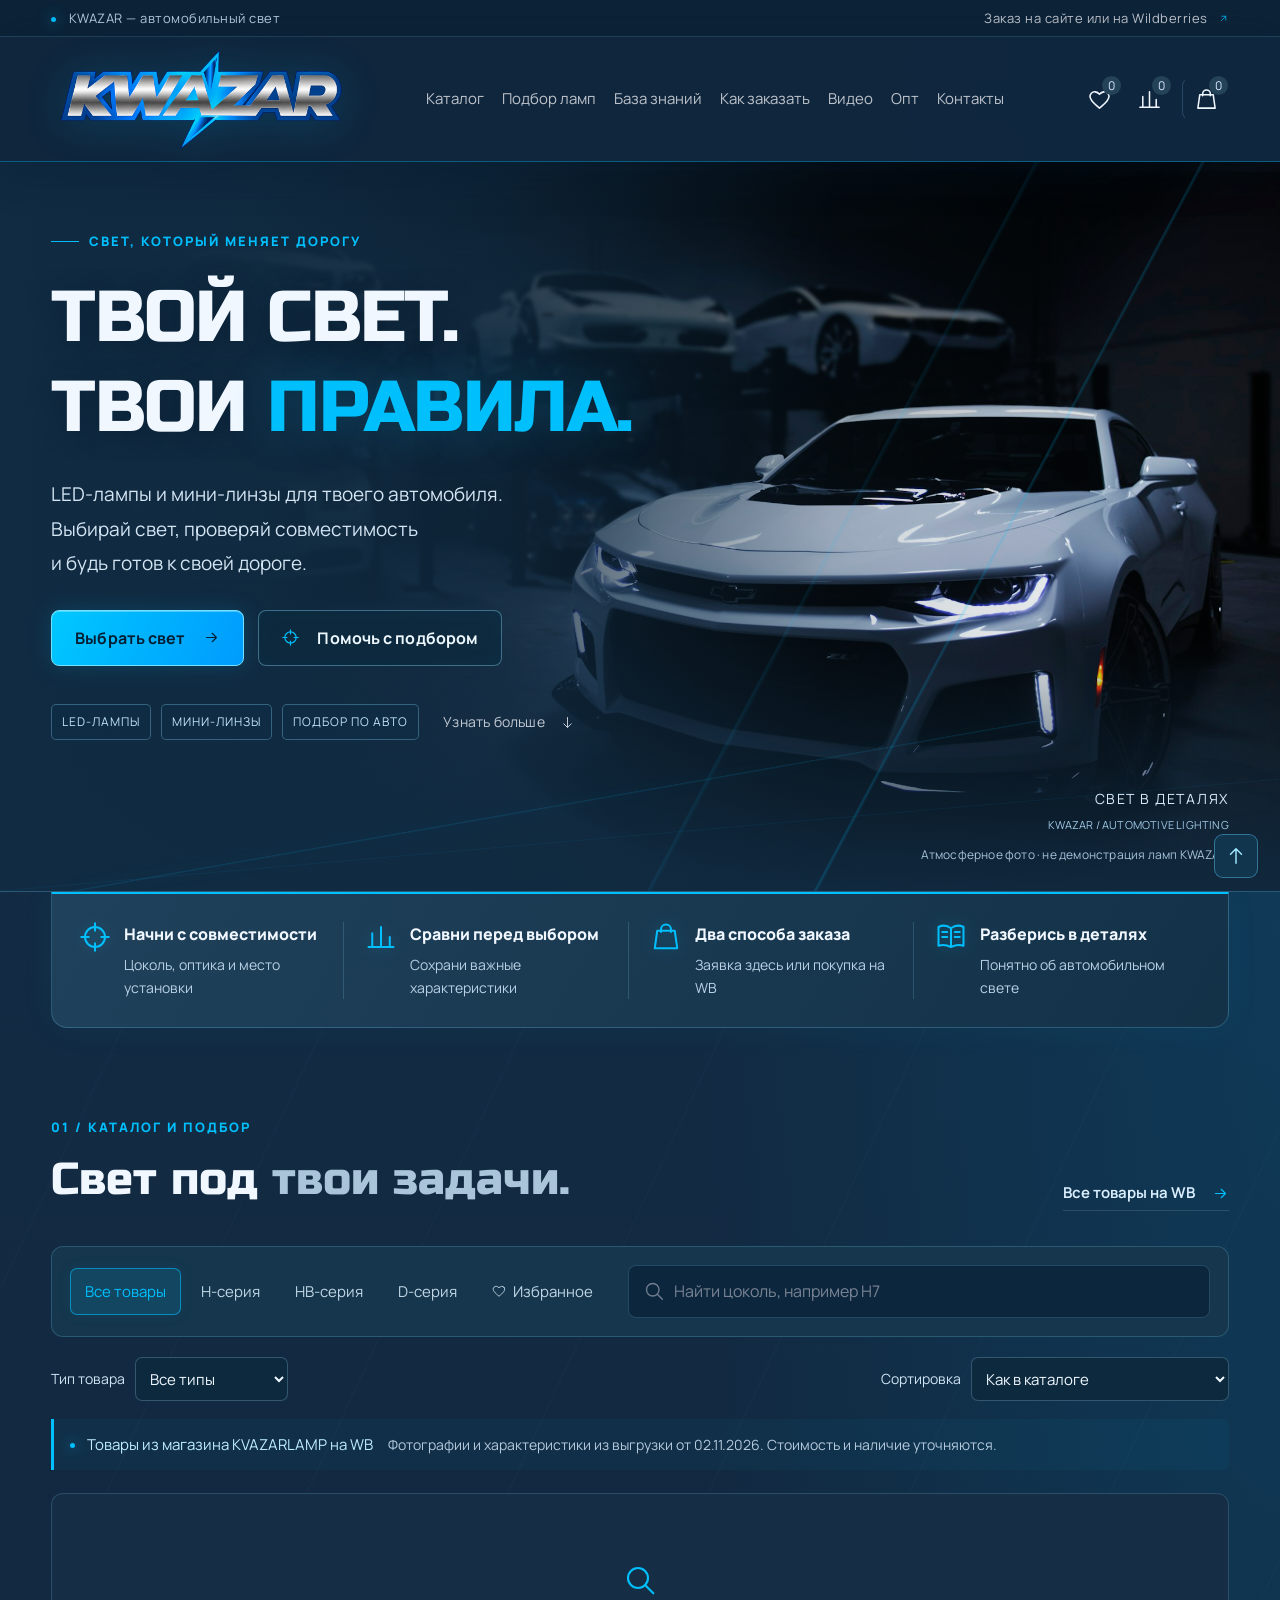
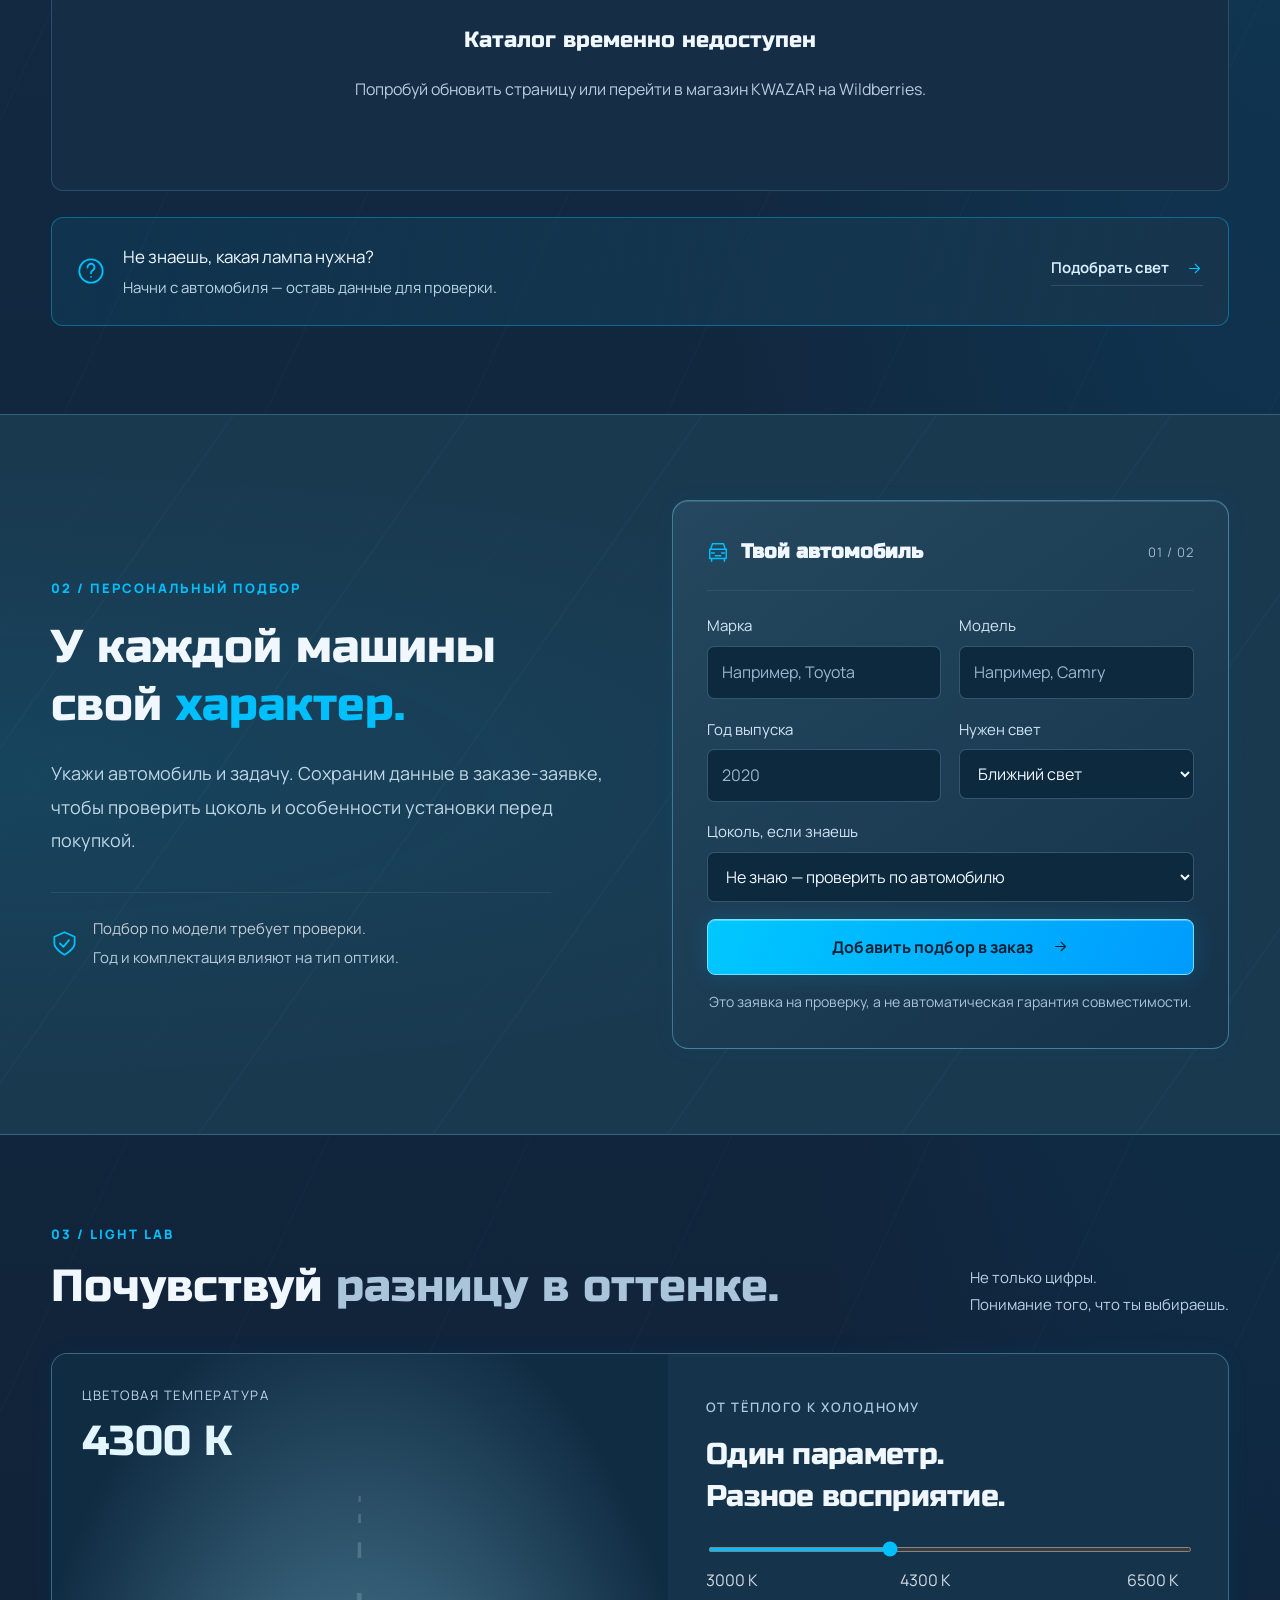
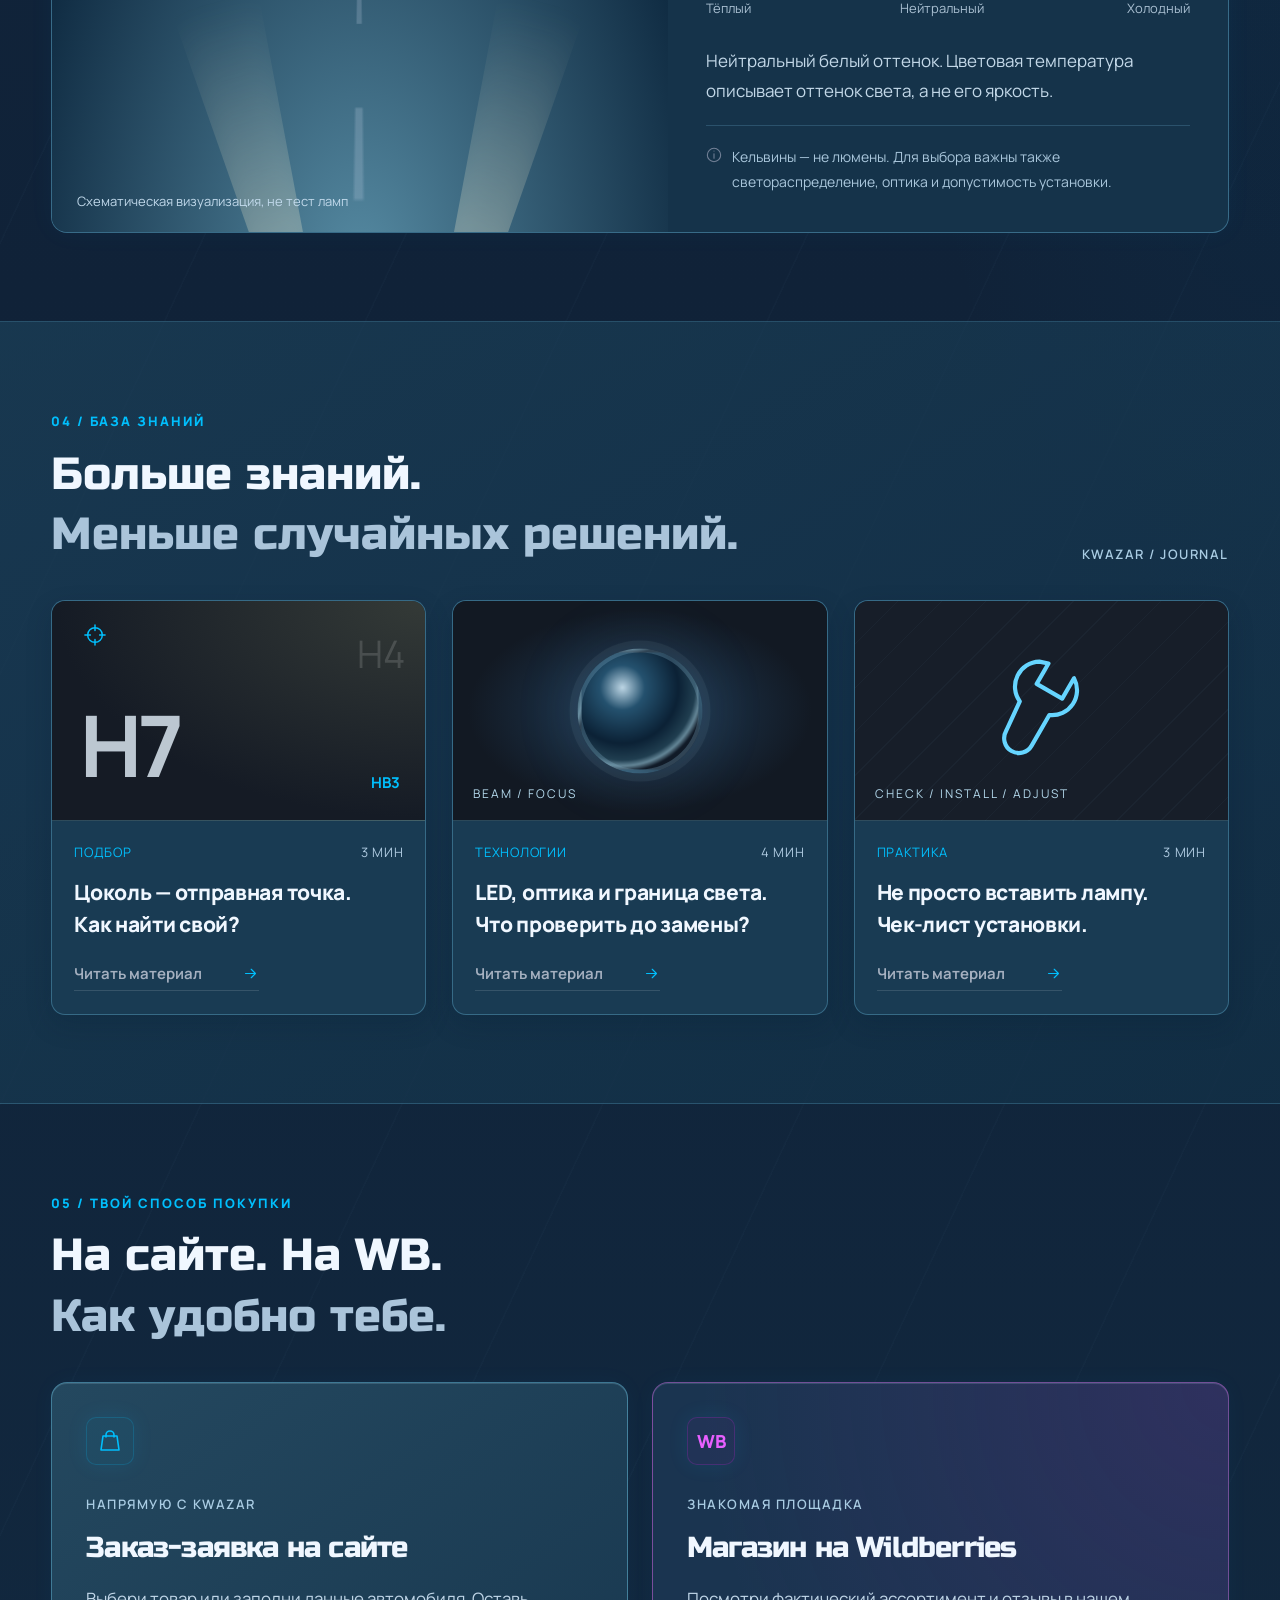
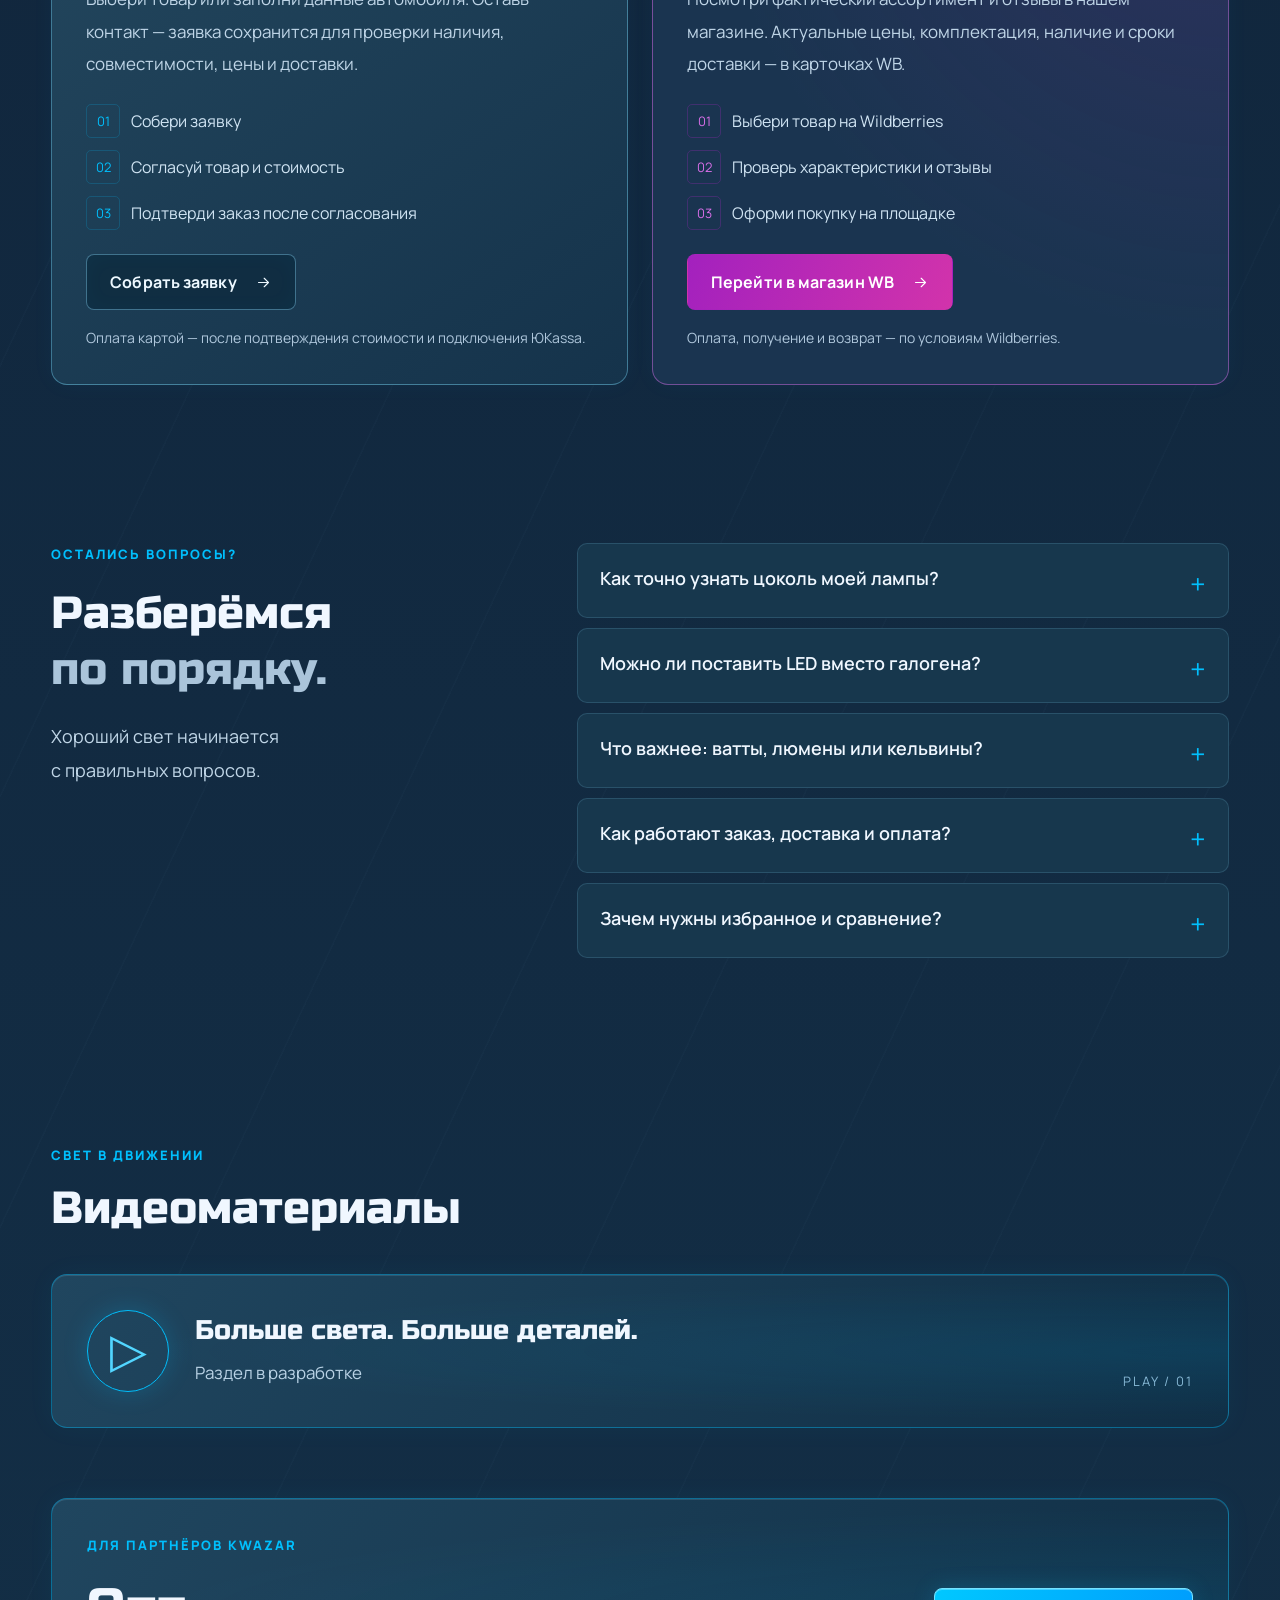
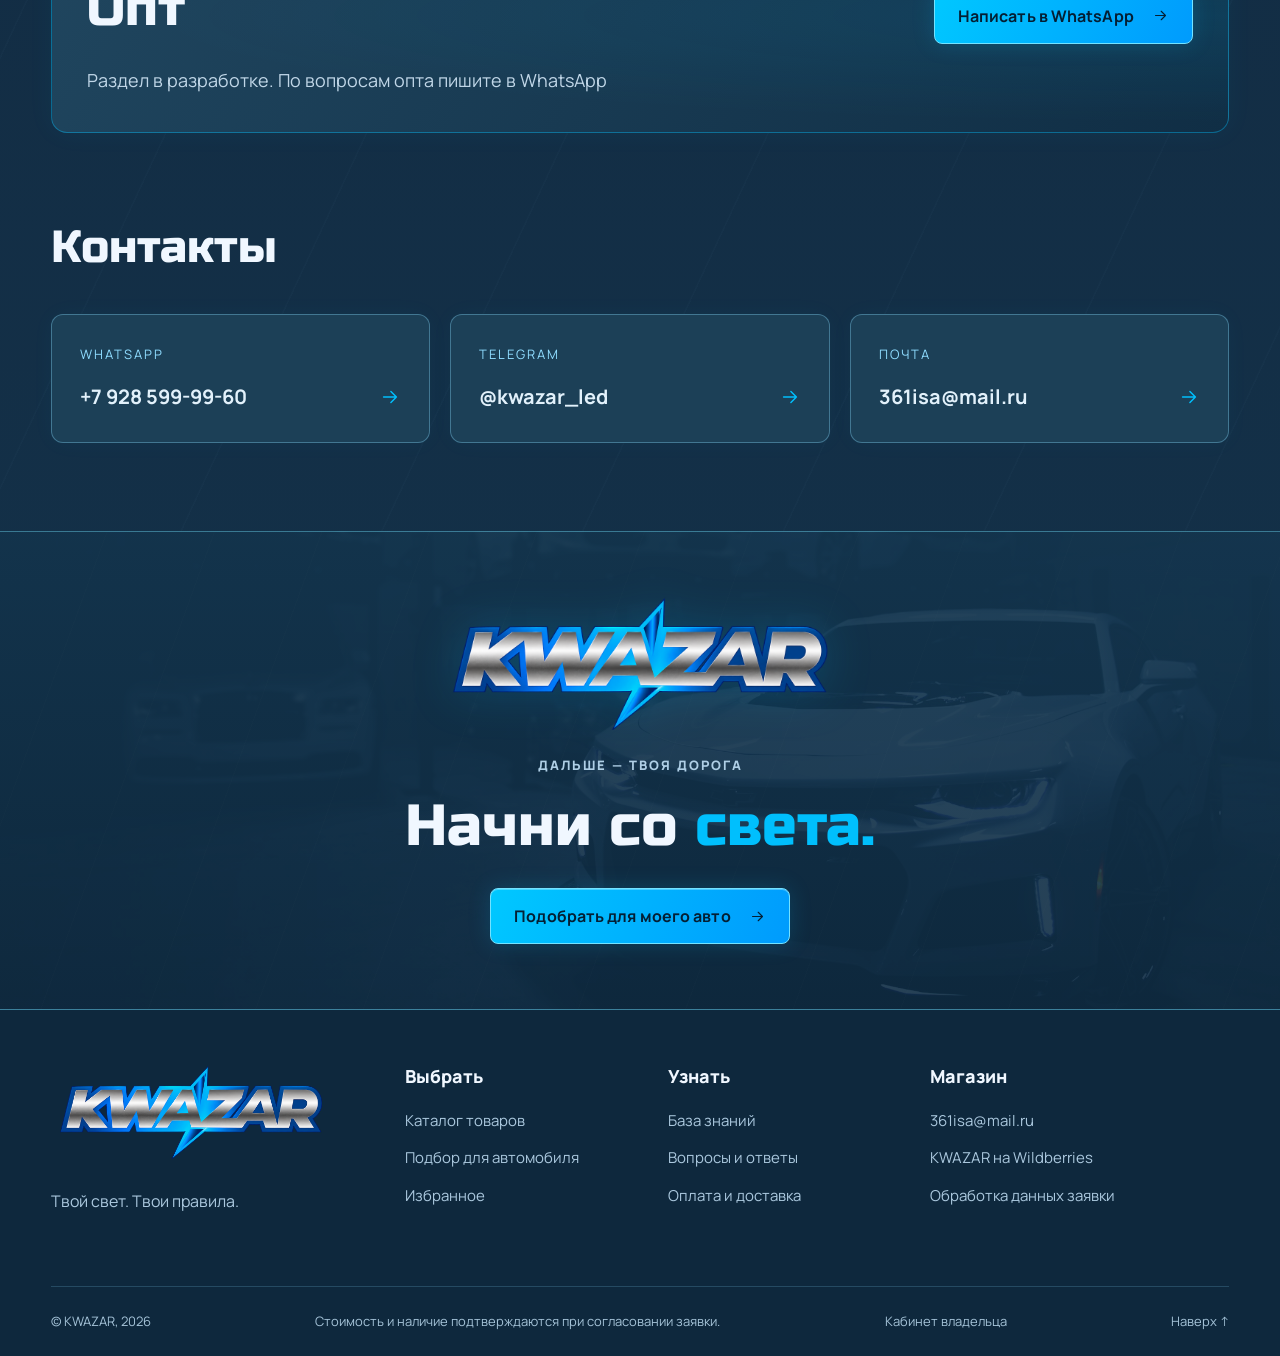
==== commit 2ef69e50: "Redesign KWAZAR with readable type, larger logo and neon automotive styling" ====
--- a/index.html
+++ b/index.html
@@ -1,9 +1,9 @@
 <!doctype html>
-<html lang="ru"><head><meta charset="utf-8"><meta name="viewport" content="width=device-width,initial-scale=1"><meta name="theme-color" content="#0b0d11"><meta name="description" content="Автомобильный свет KWAZAR. Подбор ламп по цоколю, сравнение маркировок, полезные материалы. Заказ-заявка на сайте или покупка на Wildberries."><title>KWAZAR — твой свет. Твои правила.</title><link rel="icon" type="image/svg+xml" href="assets/kwazar-logo.png"><link rel="preload" href="assets/manrope.ttf" as="font" type="font/ttf" crossorigin><link rel="stylesheet" href="styles.css"><script defer src="app.js"></script></head><body>
+<html lang="ru"><head><meta charset="utf-8"><meta name="viewport" content="width=device-width,initial-scale=1"><meta name="theme-color" content="#10263d"><meta name="description" content="Автомобильный свет KWAZAR. Подбор ламп по цоколю, сравнение маркировок, полезные материалы. Заказ-заявка на сайте или покупка на Wildberries."><title>KWAZAR — твой свет. Твои правила.</title><link rel="icon" type="image/png" href="assets/kwazar-logo.png"><link rel="preload" href="assets/manrope.ttf" as="font" type="font/ttf" crossorigin><link rel="preload" href="assets/russo-one.ttf" as="font" type="font/ttf" crossorigin><link rel="stylesheet" href="styles.css?v=neon-20261107"><script defer src="app.js"></script></head><body>
 <a class="skip" href="#main">К содержимому</a>
 <div class="topline"><div class="wrap"><span><i class="status-dot"></i> KWAZAR — автомобильный свет</span><a href="#delivery">Заказ на сайте или на Wildberries <svg aria-hidden="true"><use href="#i-arrow"/></svg></a></div></div>
 <header class="header"><div class="wrap header-inner"><a class="brand" href="#" aria-label="KWAZAR — главная"><img class="brand-logo" src="assets/kwazar-logo.png" alt="KWAZAR" width="2172" height="724" fetchpriority="high"></a><nav id="main-nav" aria-label="Основное меню"><a href="#catalog">Каталог</a><a href="#finder">Подбор ламп</a><a href="#journal">База знаний</a><a href="#delivery">Как заказать</a><a href="#videos">Видео</a><a href="#wholesale">Опт</a><a href="#contacts">Контакты</a></nav><div class="header-actions"><button class="icon-button" id="favorites-open" aria-label="Избранное" title="Избранное"><svg><use href="#i-heart"/></svg><span data-count="favorites">0</span></button><button class="icon-button" id="compare-open" aria-label="Сравнить товары" title="Сравнение"><svg><use href="#i-compare"/></svg><span data-count="compare">0</span></button><button class="icon-button cart-toggle" id="cart-open" aria-label="Открыть заказ" title="Заказ"><svg><use href="#i-bag"/></svg><span data-count="cart">0</span></button><button class="icon-button mobile-menu" id="menu-open" aria-label="Открыть меню" aria-expanded="false" aria-controls="main-nav"><svg><use href="#i-menu"/></svg></button></div></div></header>
-<main id="main"><section class="hero"><div class="hero-photo" role="img" aria-label="Автомобиль с включёнными фарами в тёмном пространстве"></div><div class="hero-grid" aria-hidden="true"></div><div class="wrap hero-content"><p class="eyebrow"><span></span> ENGINEER YOUR NIGHT</p><h1>ТВОЙ СВЕТ.<br>ТВОИ <span>ПРАВИЛА.</span></h1><p class="hero-description">Дорога начинается с деталей.<br>Найди автомобильный свет под свой характер<br class="desktop"> и свой автомобиль.</p><div class="hero-buttons"><a class="button gold" href="#catalog">Выбрать свет <svg><use href="#i-arrow"/></svg></a><a class="button glass" href="#finder"><svg><use href="#i-crosshair"/></svg> Помочь с подбором</a></div><div class="hero-footer"><span>KWAZAR / СВЕТ В ДЕТАЛЯХ</span><a href="#journal">Узнать больше <svg><use href="#i-down"/></svg></a></div></div><div class="hero-label"><span>01 — НАЙДИ СВОЙ СВЕТ</span><span>Атмосферное фото · не демонстрация ламп KWAZAR</span></div></section>
+<main id="main"><section class="hero"><div class="hero-photo" role="img" aria-label="Автомобиль с включёнными фарами в тёмном пространстве"></div><div class="hero-grid" aria-hidden="true"></div><div class="wrap hero-content"><p class="eyebrow"><span></span> СВЕТ, КОТОРЫЙ МЕНЯЕТ ДОРОГУ</p><h1>ТВОЙ СВЕТ.<br>ТВОИ <span>ПРАВИЛА.</span></h1><p class="hero-description">LED-лампы и мини-линзы для твоего автомобиля. <br>Выбирай свет, проверяй совместимость <br class="desktop">и будь готов к своей дороге.</p><div class="hero-buttons"><a class="button gold" href="#catalog">Выбрать свет <svg><use href="#i-arrow"/></svg></a><a class="button glass" href="#finder"><svg><use href="#i-crosshair"/></svg> Помочь с подбором</a></div><div class="hero-footer"><div class="hero-tags"><span>LED-ЛАМПЫ</span><span>МИНИ-ЛИНЗЫ</span><span>ПОДБОР ПО АВТО</span></div><a href="#journal">Узнать больше <svg><use href="#i-down"/></svg></a></div></div><div class="hero-label"><span>СВЕТ В ДЕТАЛЯХ<span class="hero-coordinate">KWAZAR / AUTOMOTIVE LIGHTING</span></span><span>Атмосферное фото · не демонстрация ламп KWAZAR</span></div></section>
 <section class="benefits wrap" aria-label="Возможности магазина"><article><svg><use href="#i-crosshair"/></svg><div><h2>Начни с совместимости</h2><p>Цоколь, оптика и место установки</p></div></article><article><svg><use href="#i-compare"/></svg><div><h2>Сравни перед выбором</h2><p>Сохрани важные характеристики</p></div></article><article><svg><use href="#i-bag"/></svg><div><h2>Два способа заказа</h2><p>Заявка здесь или покупка на WB</p></div></article><article><svg><use href="#i-book"/></svg><div><h2>Разберись в деталях</h2><p>Понятно об автомобильном свете</p></div></article></section>
 <section class="section wrap" id="catalog"><div class="section-heading"><div><p class="eyebrow">01 / КАТАЛОГ И ПОДБОР</p><h2>Свет под <span>твои задачи.</span></h2></div><a class="text-link" href="https://www.wildberries.ru/seller/3944663" target="_blank" rel="noopener noreferrer">Все товары на WB <svg><use href="#i-arrow"/></svg></a></div><div class="catalog-toolbar"><div class="tabs" role="tablist" aria-label="Категории каталога"><button role="tab" aria-selected="true" data-filter="all" id="tab-all" aria-controls="catalog-panel" tabindex="0">Все товары</button><button role="tab" aria-selected="false" data-filter="h" id="tab-h" aria-controls="catalog-panel" tabindex="-1">H-серия</button><button role="tab" aria-selected="false" data-filter="hb" id="tab-hb" aria-controls="catalog-panel" tabindex="-1">HB-серия</button><button role="tab" aria-selected="false" data-filter="d" id="tab-d" aria-controls="catalog-panel" tabindex="-1">D-серия</button><button role="tab" aria-selected="false" data-filter="favorites" id="tab-favorites" aria-controls="catalog-panel" tabindex="-1"><svg><use href="#i-heart"/></svg> Избранное</button></div><label class="search"><svg><use href="#i-search"/></svg><input id="search" type="search" placeholder="Найти цоколь, например H7" aria-label="Поиск по маркировке"></label></div><div class="catalog-options"><label>Тип товара<select id="product-type"><option value="all">Все типы</option><option value="led">LED-лампы</option><option value="mini">Мини-линзы</option></select></label><span id="catalog-summary" aria-hidden="true"></span><label>Сортировка<select id="sort"><option value="default">Как в каталоге</option><option value="name">По названию</option><option value="power-asc">Мощность по возрастанию</option><option value="power-desc">Мощность по убыванию</option></select></label></div><p class="catalog-notice"><i class="status-dot"></i> Товары из магазина KVAZARLAMP на WB <span>Фотографии и характеристики из выгрузки от 02.11.2026. Стоимость и наличие уточняются.</span></p><div id="catalog-panel" role="tabpanel" aria-labelledby="tab-all"><div class="product-grid" id="products"></div><div class="empty-state" id="empty-state" hidden><svg><use href="#i-search"/></svg><h3>Пока ничего нет</h3><p id="empty-message"></p><button class="button outline" id="reset-filters">Показать все цоколи</button></div></div><div class="load-more-wrap"><button class="button outline" id="load-more" hidden>Показать ещё</button></div><p id="catalog-status" class="sr-only" aria-live="polite"></p><div class="catalog-help"><svg><use href="#i-help"/></svg><p>Не знаешь, какая лампа нужна?<span>Начни с автомобиля — оставь данные для проверки.</span></p><a class="text-link" href="#finder">Подобрать свет <svg><use href="#i-arrow"/></svg></a></div></section>
 <section id="finder" class="finder-section"><div class="wrap finder-layout"><div><p class="eyebrow">02 / ПЕРСОНАЛЬНЫЙ ПОДБОР</p><h2>У каждой машины<br>свой <span>характер.</span></h2><p class="section-description">Укажи автомобиль и задачу. Сохраним данные в заказе-заявке, чтобы проверить цоколь и особенности установки перед покупкой.</p><div class="finder-hint"><svg><use href="#i-shield"/></svg><p>Подбор по модели требует проверки.<br><span>Год и комплектация влияют на тип оптики.</span></p></div></div><form id="finder-form" class="finder-card"><div class="card-heading"><svg><use href="#i-car"/></svg><span>Твой автомобиль</span><small>01 / 02</small></div><div class="form-grid"><label>Марка<input name="make" placeholder="Например, Toyota" maxlength="60" required autocomplete="off"></label><label>Модель<input name="model" placeholder="Например, Camry" maxlength="60" required autocomplete="off"></label><label>Год выпуска<input name="year" type="number" min="1950" max="2027" placeholder="2020" required></label><label>Нужен свет<select name="purpose"><option value="Ближний свет">Ближний свет</option><option>Дальний свет</option><option>Противотуманный свет</option><option>Не знаю — нужна помощь</option></select></label></div><label class="full-label">Цоколь, если знаешь<select name="socket"><option value="unknown">Не знаю — проверить по автомобилю</option>H1</option><option>H4</option><option>H7</option><option>H11</option><option>HB3</option><option>HB4</option><option>D1S</option><option>D2S</option><option>D3S</option><option>D4S</option></select></label><button class="button gold full" type="submit">Добавить подбор в заказ <svg><use href="#i-arrow"/></svg></button><p class="form-footnote">Это заявка на проверку, а не автоматическая гарантия совместимости.</p></form></div></section>
@@ -11,9 +11,9 @@
 <section class="section journal-section" id="journal"><div class="wrap"><div class="section-heading"><div><p class="eyebrow">04 / БАЗА ЗНАНИЙ</p><h2>Больше знаний.<br><span>Меньше случайных решений.</span></h2></div><span class="mini-label">KWAZAR / JOURNAL</span></div><div class="article-grid"><button class="article-card" data-article="socket"><div class="article-art socket-art"><span>H7</span><i>H4</i><b>HB3</b><svg><use href="#i-crosshair"/></svg></div><div class="article-meta">ПОДБОР <span>3 МИН</span></div><h3>Цоколь — отправная точка.<br>Как найти свой?</h3><span class="text-link">Читать материал <svg><use href="#i-arrow"/></svg></span></button><button class="article-card" data-article="optics"><div class="article-art optics-art"><div class="lens"></div><span>BEAM / FOCUS</span></div><div class="article-meta">ТЕХНОЛОГИИ <span>4 МИН</span></div><h3>LED, оптика и граница света.<br>Что проверить до замены?</h3><span class="text-link">Читать материал <svg><use href="#i-arrow"/></svg></span></button><button class="article-card" data-article="install"><div class="article-art install-art"><svg><use href="#i-tool"/></svg><span>CHECK / INSTALL / ADJUST</span></div><div class="article-meta">ПРАКТИКА <span>3 МИН</span></div><h3>Не просто вставить лампу.<br>Чек-лист установки.</h3><span class="text-link">Читать материал <svg><use href="#i-arrow"/></svg></span></button></div></div></section>
 <section class="section wrap" id="delivery"><div class="section-heading"><div><p class="eyebrow">05 / ТВОЙ СПОСОБ ПОКУПКИ</p><h2>На сайте. На WB.<br><span>Как удобно тебе.</span></h2></div></div><div class="purchase-grid"><article class="purchase-card"><div class="purchase-icon"><svg><use href="#i-bag"/></svg></div><span class="mini-label">НАПРЯМУЮ С KWAZAR</span><h3>Заказ-заявка на сайте</h3><p>Выбери товар или заполни данные автомобиля. Оставь контакт — заявка сохранится для проверки наличия, совместимости, цены и доставки.</p><ol><li>Собери заявку</li><li>Согласуй товар и стоимость</li><li>Подтверди заказ после согласования</li></ol><a class="button outline" href="#catalog">Собрать заявку <svg><use href="#i-arrow"/></svg></a><small>Оплата картой — после подтверждения стоимости и подключения ЮKassa.</small></article><article class="purchase-card wb-card"><div class="purchase-icon wb-icon">WB</div><span class="mini-label">ЗНАКОМАЯ ПЛОЩАДКА</span><h3>Магазин на Wildberries</h3><p>Посмотри фактический ассортимент и отзывы в нашем магазине. Актуальные цены, комплектация, наличие и сроки доставки — в карточках WB.</p><ol><li>Выбери товар на Wildberries</li><li>Проверь характеристики и отзывы</li><li>Оформи покупку на площадке</li></ol><a class="button wb-button" href="https://www.wildberries.ru/seller/3944663" target="_blank" rel="noopener noreferrer">Перейти в магазин WB <svg><use href="#i-arrow"/></svg></a><small>Оплата, получение и возврат — по условиям Wildberries.</small></article></div></section>
 <section class="section wrap faq-section" id="faq"><div><p class="eyebrow">ОСТАЛИСЬ ВОПРОСЫ?</p><h2>Разберёмся<br><span>по порядку.</span></h2><p class="section-description">Хороший свет начинается<br>с правильных вопросов.</p></div><div class="faq-list"><details><summary>Как точно узнать цоколь моей лампы?</summary><p>Начни с руководства автомобиля или маркировки штатной лампы. В одной модели могут быть разные фары и комплектации. При сомнениях оставь заявку с годом, моделью и типом оптики — потребуется дополнительная проверка.</p></details><details><summary>Можно ли поставить LED вместо галогена?</summary><p>Не любая замена допустима. Нужно проверить совместимость с фарой, формирование светотеневой границы, требования производителя автомобиля и действующие правила. Одного совпадения цоколя недостаточно.</p></details><details><summary>Что важнее: ватты, люмены или кельвины?</summary><p>Ватты характеризуют потребляемую мощность, люмены — световой поток, кельвины — цветовую температуру. Видимость также зависит от распределения света, состояния и конструкции фары. Не выбирай лампу только по одной цифре.</p></details><details><summary>Как работают заказ, доставка и оплата?</summary><p>На сайте принимаются заявки на подбор и согласование. Цена, наличие, оплата и доставка подтверждаются отдельно; автоматического списания денег нет. На Wildberries покупка и доставка оформляются по условиям площадки.</p></details><details><summary>Зачем нужны избранное и сравнение?</summary><p>В избранное можно сохранить интересующие товары. В сравнении видны цоколь, серия, мощность из выгрузки и артикул WB. Перед покупкой проверь совместимость и актуальное наличие.</p></details></div></section>
-<section class="section wrap" id="videos"><div class="section-heading"><h2>Видеоматериалы</h2></div><p class="section-description">Раздел в разработке</p></section>
-<section class="section wrap" id="wholesale"><div class="section-heading"><h2>Опт</h2></div><p class="section-description">Раздел в разработке. По вопросам опта пишите в WhatsApp</p><a class="button gold" href="https://wa.me/79285999960" target="_blank" rel="noopener noreferrer">Написать в WhatsApp</a></section>
-<section class="section wrap" id="contacts"><div class="section-heading"><h2>Контакты</h2></div><div class="contact-links"><a href="https://wa.me/79285999960" target="_blank" rel="noopener noreferrer">WhatsApp: +79285999960</a><a href="https://t.me/kwazar_led" target="_blank" rel="noopener noreferrer">Telegram: @kwazar_led</a><a href="mailto:361isa@mail.ru">361isa@mail.ru</a></div></section>
+<section class="section wrap" id="videos"><div class="section-heading"><div><p class="eyebrow">СВЕТ В ДВИЖЕНИИ</p><h2>Видеоматериалы</h2></div></div><div class="coming-panel"><span class="play-symbol" aria-hidden="true">▷</span><div><h3>Больше света. Больше деталей.</h3><p>Раздел в разработке</p></div><span class="panel-number" aria-hidden="true">PLAY / 01</span></div></section>
+<section class="section wrap" id="wholesale"><div class="wholesale-panel"><div><p class="eyebrow">ДЛЯ ПАРТНЁРОВ KWAZAR</p><h2>Опт</h2><p class="section-description">Раздел в разработке. По вопросам опта пишите в WhatsApp</p></div><a class="button gold" href="https://wa.me/79285999960" target="_blank" rel="noopener noreferrer">Написать в WhatsApp <svg><use href="#i-arrow"/></svg></a></div></section>
+<section class="section wrap" id="contacts"><div class="section-heading"><h2>Контакты</h2></div><div class="contact-links"><a href="https://wa.me/79285999960" target="_blank" rel="noopener noreferrer"><span>WHATSAPP</span><strong>+7 928 599-99-60</strong><svg><use href="#i-arrow"/></svg></a><a href="https://t.me/kwazar_led" target="_blank" rel="noopener noreferrer"><span>TELEGRAM</span><strong>@kwazar_led</strong><svg><use href="#i-arrow"/></svg></a><a href="mailto:361isa@mail.ru"><span>ПОЧТА</span><strong>361isa@mail.ru</strong><svg><use href="#i-arrow"/></svg></a></div></section>
 <section class="closing"><div class="wrap"><img class="brand-logo" src="assets/kwazar-logo.png" alt="KWAZAR" width="2172" height="724" loading="lazy"><p class="eyebrow">ДАЛЬШЕ — ТВОЯ ДОРОГА</p><h2>Начни со <em>света.</em></h2><a class="button gold" href="#finder">Подобрать для моего авто <svg><use href="#i-arrow"/></svg></a></div></section></main>
 <footer><div class="wrap footer-main"><div><a class="brand" href="#" aria-label="KWAZAR — главная"><img class="brand-logo" src="assets/kwazar-logo.png" alt="KWAZAR" width="2172" height="724" fetchpriority="high"></a><p>Твой свет. Твои правила.</p></div><div><h3>Выбрать</h3><a href="#catalog">Каталог товаров</a><a href="#finder">Подбор для автомобиля</a><button id="footer-favorites">Избранное</button></div><div><h3>Узнать</h3><a href="#journal">База знаний</a><a href="#faq">Вопросы и ответы</a><a href="#delivery">Оплата и доставка</a></div><div><h3>Магазин</h3><a href="mailto:361isa@mail.ru">361isa@mail.ru</a><a href="https://www.wildberries.ru/seller/3944663" target="_blank" rel="noopener noreferrer">KWAZAR на Wildberries</a><button data-article="privacy">Обработка данных заявки</button></div></div><div class="wrap footer-bottom"><span>© KWAZAR, 2026</span><span>Стоимость и наличие подтверждаются при согласовании заявки.</span><a href="admin.html">Кабинет владельца</a><a href="#">Наверх ↑</a></div></footer>
 <div class="compare-dock" id="compare-dock" hidden><span id="compare-dock-count"></span><button class="button gold small" id="dock-open">Сравнить <svg><use href="#i-compare"/></svg></button><button class="icon-button" id="compare-clear" aria-label="Очистить сравнение"><svg><use href="#i-close"/></svg></button></div><button class="back-top icon-button" id="back-top" aria-label="Наверх"><svg><use href="#i-up"/></svg></button><div id="toast" role="status" aria-live="polite"></div>
--- a/styles.css
+++ b/styles.css
@@ -1,20 +1,81 @@
+@font-face{font-family:'Russo One';src:url('assets/russo-one.ttf') format('truetype');font-weight:400;font-display:swap}
 @font-face{font-family:Manrope;src:url('assets/manrope.ttf') format('truetype');font-weight:200 800;font-display:swap}
-:root{color-scheme:dark;--bg:#0b0d11;--panel:#11141a;--panel2:#171b23;--text:#f3f4f6;--muted:#9299a5;--line:#262b34;--accent:#00BFFD;--accent-light:#00BFFD;--brand-blue:#009BFD;--brand-outline:#003F8C;--brand-silver:#C0BFBF;--wb:#b525cc;--font:Manrope,Arial,sans-serif}*{box-sizing:border-box}html{scroll-behavior:smooth;scroll-padding-top:105px}body{margin:0;background:var(--bg);color:var(--text);font-family:var(--font);font-size:14px;line-height:1.6}body:has(dialog[open]){overflow:hidden}button,input,select,textarea{font:inherit}button,a,input,select,summary{touch-action:manipulation}button{cursor:pointer}button,a{-webkit-tap-highlight-color:transparent}a{color:inherit;text-decoration:none}button{color:inherit}button:disabled{cursor:wait;opacity:.5}a:focus-visible,button:focus-visible,input:focus-visible,select:focus-visible,textarea:focus-visible,summary:focus-visible{outline:2px solid var(--accent);outline-offset:5px}button{border-radius:0}img{max-width:100%;display:block}svg{width:22px;height:22px;fill:none;stroke:currentColor;stroke-width:1.6;stroke-linecap:round;stroke-linejoin:round;flex-shrink:0}[hidden]{display:none!important}.svg-library{position:absolute;width:0;height:0;overflow:hidden}.sr-only,.skip:not(:focus){position:absolute;width:1px;height:1px;padding:0;overflow:hidden;clip:rect(0,0,0,0);white-space:nowrap}.skip:focus{position:fixed;top:10px;left:10px;z-index:100;background:var(--accent);color:#111;padding:12px}.wrap{width:min(1280px,90%);margin-inline:auto}.topline{background:#101318;border-bottom:1px solid var(--line);font-size:10px;color:#a6aeba;letter-spacing:.5px}.topline>.wrap{display:flex;align-items:center;justify-content:space-between;padding-block:9px}.topline a{color:#c2c6ce}.topline a span{color:var(--accent);margin-left:9px}.status-dot{display:inline-block;background:var(--accent);width:5px;height:5px;border-radius:50%;box-shadow:0 0 12px #00bffd50;margin-right:9px;vertical-align:middle}.header{position:sticky;top:0;z-index:30;background:#0b0d11ef;backdrop-filter:blur(18px);border-bottom:1px solid var(--line)}.header-inner{height:89px;display:flex;align-items:center;justify-content:space-between;gap:25px}.brand{display:inline-flex;align-items:center;gap:12px;font-size:27px;font-weight:800;line-height:1;letter-spacing:-1px;flex-shrink:0}.brand>span:last-child{display:block}.brand small{display:block;font-size:7px;letter-spacing:2.4px;color:var(--muted);font-weight:500;margin-top:9px}.brand-mark{display:inline-flex;gap:4px;align-items:center;transform:skew(-22deg);width:31px;height:36px;flex-shrink:0}.brand-mark i{background:var(--accent);display:block;width:6px;height:31px}.brand-mark i:nth-child(2){height:22px}.brand-mark i:nth-child(3){height:12px}.header nav{display:flex;gap:30px;font-size:11px;color:#bec3cb}.header nav a{position:relative;padding-block:12px}.header nav a:after{content:'';height:2px;position:absolute;bottom:3px;left:0;right:100%;background:var(--accent);transition:right .25s}.header nav a:hover:after{right:0}.header-actions{display:flex;gap:9px;align-items:center}.icon-button{background:transparent;border:1px solid transparent;display:inline-flex;align-items:center;justify-content:center;width:42px;height:42px;position:relative;transition:color .2s,background .2s,border-color .2s}.icon-button:hover{background:#ffffff07;border-color:#ffffff12;color:var(--accent)}.icon-button>span[data-count]{font-size:8px;background:var(--panel2);border-radius:20px;min-width:15px;height:15px;display:grid;place-items:center;position:absolute;top:1px;right:0;color:var(--muted)}.icon-button>span.has-items{background:var(--accent);color:#15120d}.cart-toggle{border-left:1px solid var(--line);margin-left:4px;padding-left:8px;width:50px}.mobile-menu{display:none}.hero{position:relative;min-height:660px;overflow:hidden;background:#0a0d13}.hero-photo{position:absolute;inset:0;background:linear-gradient(90deg,#0b0d11 1%,#0b0d11f2 16%,#0b0d1182 44%,#0b0d1100 72%),linear-gradient(0deg,#0b0d11 0%,#0b0d1100 30%,#0b0d1130 100%),url('assets/hero-front.jpg') 62% 53%/cover no-repeat;opacity:.95;animation:hero-in 1.2s ease both}.hero-grid{position:absolute;inset:0;pointer-events:none;background-image:linear-gradient(90deg,#fff02e05 1px,transparent 1px);background-size:25% 100%;opacity:.4}.hero-content{position:relative;padding-top:72px;z-index:1}.eyebrow{font-size:9px;letter-spacing:2.3px;font-weight:700;color:var(--accent);margin:0 0 20px;display:flex;align-items:center;gap:10px}.eyebrow>span:empty{display:inline-block;width:28px;height:1px;background:var(--accent)}h1{font-size:clamp(45px,5.4vw,80px);font-weight:800;line-height:1.1;letter-spacing:-3.8px;margin:0 0 24px}h1>span{color:var(--accent)}.hero-description{font-size:13px;line-height:1.9;color:#aab1bd;max-width:410px}.hero-buttons{display:flex;gap:12px;margin-top:34px}.button{display:inline-flex;align-items:center;justify-content:center;gap:22px;min-height:49px;padding:14px 24px;font-size:11px;font-weight:700;letter-spacing:.1px;border:1px solid transparent;transition:background .2s,border-color .2s,transform .2s;line-height:1.5;text-align:center}.button:hover{transform:translateY(-2px)}.button svg{width:17px;height:17px}.button.gold{color:#07111b;background:linear-gradient(120deg,var(--accent),var(--brand-blue));box-shadow:0 4px 30px #00bffd0c}.button.gold:hover{background:var(--accent-light)}.button.glass,.button.outline{background:#ffffff03;border-color:#ffffff22;color:var(--text)}.button.glass:hover,.button.outline:hover{border-color:var(--accent);background:#00bffd09}.button.glass svg{color:var(--accent)}.button.small{min-height:39px;padding:9px 17px;font-size:10px}.button.full{width:100%}.hero-footer{display:flex;gap:70px;align-items:center;margin-top:64px;font-size:8px;letter-spacing:1.5px;color:#7d8795}.hero-footer a{display:flex;align-items:center;gap:15px;color:#c3c9d3;letter-spacing:.2px;font-size:10px}.hero-footer svg{width:15px;height:15px}.hero-label{position:absolute;right:5%;bottom:32px;display:flex;flex-direction:column;gap:10px;font-size:8px;letter-spacing:1.5px;color:#bdc7d5;text-align:right}.hero-label span:last-child{font-size:7px;color:#687482;letter-spacing:.2px}.benefits{display:grid;grid-template-columns:repeat(4,1fr);border-block:1px solid var(--line);padding-block:27px;gap:20px}.benefits article{display:flex;align-items:center;gap:15px;border-right:1px solid var(--line)}.benefits article:last-child{border:0}.benefits svg{width:25px;height:25px;color:var(--accent)}.benefits h2{font-size:11px;font-weight:600;margin:0 0 4px}.benefits p{font-size:9px;color:var(--muted);margin:0}.section{padding-block:94px;scroll-margin-top:20px}.section-heading{display:flex;justify-content:space-between;align-items:flex-end;gap:25px;margin-bottom:35px}.section-heading .eyebrow{margin-bottom:16px}h2{font-size:clamp(29px,3vw,43px);font-weight:650;letter-spacing:-1.5px;line-height:1.25;margin:0}h2>span{color:#8e97a6}.text-link{display:inline-flex;align-items:center;gap:17px;font-size:10px;font-weight:650;white-space:nowrap;padding-bottom:5px;border-bottom:1px solid #ffffff20}.text-link svg{width:17px;height:17px;color:var(--accent)}.text-link:hover{color:var(--accent)}.catalog-toolbar{display:flex;align-items:center;justify-content:space-between;gap:20px;border-bottom:1px solid var(--line);padding-bottom:20px}.tabs{display:flex;gap:6px;flex-wrap:wrap}.tabs>button{font-size:10px;color:#949daa;border:1px solid transparent;background:transparent;padding:10px 17px;min-height:40px;display:flex;align-items:center;justify-content:center;gap:7px}.tabs>button svg{width:14px;height:14px}.tabs>button[aria-selected=true]{background:#00bffd12;border-color:#00bffd40;color:var(--accent)}.tabs>button:hover{color:var(--accent)}.search{display:flex;align-items:center;gap:10px;background:var(--panel);padding:11px 15px;border:1px solid var(--line);min-width:240px}.search svg{width:15px;height:15px;color:#727e8f}.search input{border:0;background:none;color:#d7dce5;font-size:10px;width:100%;min-width:0}.search input::placeholder{color:#798393}.catalog-notice{font-size:9px;color:#c7ab76;margin:18px 0 23px;line-height:1.8}.catalog-notice>span{color:#828c9a;margin-left:12px}.product-grid{display:grid;grid-template-columns:repeat(3,minmax(0,1fr));gap:22px}.product-card{background:var(--panel);border:1px solid #242a34;position:relative;overflow:hidden;transition:border-color .25s,transform .25s}.product-card:hover{border-color:#6c5b3c;transform:translateY(-4px)}.product-visual{height:228px;position:relative;background:radial-gradient(ellipse at 50% 60%,#39404b35,transparent 65%),linear-gradient(145deg,#1b2029,#101319);overflow:hidden}.product-visual:after{content:'';position:absolute;inset:0;background:linear-gradient(90deg,#ffffff04 1px,transparent 1px),linear-gradient(#ffffff04 1px,transparent 1px);background-size:38px 38px;pointer-events:none;mask-image:linear-gradient(#000,transparent)}.product-visual img{height:100%;width:100%;object-fit:contain;mix-blend-mode:lighten;transition:transform .5s;filter:saturate(.6);transform:scale(.85)}.product-card:nth-child(2n) .product-visual img{transform:scale(.85) rotate(-12deg)}.product-card:nth-child(3n) .product-visual img{transform:scale(.85) rotate(9deg)}.product-card:hover .product-visual img{transform:scale(.92)}.visual-tag{position:absolute;top:15px;left:15px;font-size:7px;letter-spacing:1px;border:1px solid #ffffff15;padding:5px 8px;color:#9ca6b4;z-index:1}.visual-name{font-size:58px;font-weight:800;letter-spacing:-3px;position:absolute;left:20px;bottom:5px;color:#ffffff07;line-height:1}.visual-caption{position:absolute;bottom:10px;right:13px;color:#788392;font-size:7px;letter-spacing:.5px}.product-tools{position:absolute;top:11px;right:10px;display:flex;flex-direction:column;gap:3px;z-index:2}.product-tools .icon-button{width:30px;height:30px;color:#929dac;background:#0b0d1180}.product-tools svg{width:15px;height:15px}.product-tools button.selected{color:var(--accent);border-color:#00bffd40}.product-tools button.selected use[href="#i-heart"]{fill:#00bffd22}.product-info{padding:23px}.product-kicker{font-size:7px;letter-spacing:1.4px;color:var(--accent);margin:0 0 10px}.product-title{background:none;padding:0;border:0;text-align:left;font-size:19px;font-weight:650;letter-spacing:-.5px;line-height:1.5}.product-title:hover{color:var(--accent)}.product-description{font-size:10px;color:#9ba5b3;line-height:1.8;margin:10px 0 18px;min-height:36px}.product-bottom{border-top:1px solid var(--line);padding-top:15px;display:flex;align-items:center;justify-content:space-between;gap:12px}.product-bottom>span{font-size:9px;color:var(--muted);line-height:1.7}.product-bottom strong{display:block;color:#c2c9d3;font-size:10px;font-weight:500}.product-bottom .button{min-height:39px;padding:10px 14px;font-size:9px;gap:10px}.product-bottom svg{width:13px;height:13px}.catalog-help{padding:24px;display:flex;align-items:center;gap:16px;background:linear-gradient(100deg,#00bffd0b,transparent);border:1px solid #00bffd20;margin-top:26px}.catalog-help>svg{color:var(--accent);width:28px;height:28px}.catalog-help p{font-size:12px;margin:0}.catalog-help p span{display:block;font-size:10px;color:var(--muted);margin-top:3px}.catalog-help .text-link{margin-left:auto}.empty-state{padding:70px 25px;text-align:center;border:1px solid var(--line);background:var(--panel)}.empty-state>svg{color:var(--accent);width:32px;height:32px}.empty-state h3{font-size:22px}.empty-state p{color:var(--muted);font-size:12px}.finder-section{padding-block:85px;background:linear-gradient(110deg,#161b24 0%,#11151d 45%,#0e1117);border-block:1px solid var(--line);position:relative;overflow:hidden}.finder-section:before{content:'';position:absolute;inset:0;background:repeating-linear-gradient(125deg,transparent 0 120px,#ffffff02 120px 121px);pointer-events:none}.finder-layout{display:grid;grid-template-columns:1fr 1fr;gap:100px;align-items:center;position:relative}.finder-layout h2{font-size:43px}.finder-layout h2 span{color:var(--accent)}.section-description{color:var(--muted);font-size:12px;line-height:1.9;max-width:390px;margin:23px 0}.finder-hint{display:flex;align-items:center;gap:15px;border-top:1px solid #ffffff14;padding-top:22px;max-width:390px;margin-top:35px}.finder-hint svg{color:var(--accent);width:27px;height:27px}.finder-hint p{font-size:10px;color:#c4cbd6;margin:0;line-height:1.9}.finder-hint span{color:var(--muted)}.finder-card{padding:30px;background:#191e27;border:1px solid #343b47;box-shadow:0 24px 70px #0003}.card-heading{display:flex;align-items:center;gap:12px;border-bottom:1px solid #ffffff10;padding-bottom:21px;margin-bottom:22px}.card-heading svg{color:var(--accent)}.card-heading>span{font-size:15px;font-weight:650}.card-heading>small{margin-left:auto;font-size:9px;color:#6a7585;letter-spacing:1px}.form-grid{display:grid;grid-template-columns:1fr 1fr;gap:17px}label{font-size:10px;color:#b9c1ce;display:block}input:not([type=range]):not([type=checkbox]),select,textarea{background:#0f131a;border:1px solid #353d49;border-radius:0;color:#e5e9ef;padding:12px 13px;width:100%;margin-top:7px;min-height:43px;font-size:11px}input::placeholder,textarea::placeholder{color:#6d7889}input:focus,select:focus,textarea:focus{border-color:var(--accent)}.search input:not([type=range]){border:0;background:none;padding:0;min-height:0;margin:0;font-size:10px}.full-label{margin:17px 0}.form-footnote{font-size:9px;color:#828d9d;text-align:center;line-height:1.8;margin:14px 0 0}.heading-note{color:var(--muted);font-size:10px;line-height:1.8;margin:0}.lab-grid{display:grid;grid-template-columns:1.1fr 1fr;border:1px solid var(--line);background:var(--panel)}.beam-scene{min-height:350px;background:radial-gradient(ellipse at 50% 100%,#25303f,#0c1018 70%);position:relative;overflow:hidden;--beam-color:#fff4d2}.road-line{position:absolute;inset:0;transform:perspective(250px) rotateX(54deg) scale(1.5);background:repeating-linear-gradient(0deg,transparent 0 50px,#d5e0f566 50px 80px) center/3px 100% no-repeat;opacity:.5}.beam{position:absolute;bottom:-30px;width:95px;height:310px;background:linear-gradient(to top,var(--beam-color),transparent 85%);opacity:.32;filter:blur(15px);clip-path:polygon(0 0,100% 0,75% 100%,25% 100%);transform-origin:bottom;transform:rotate(-15deg)}.beam-left{left:30%}.beam-right{right:24%;transform:rotate(15deg)}.lab-caption{position:absolute;top:30px;left:30px;display:flex;flex-direction:column;gap:10px}.lab-caption>span{font-size:8px;letter-spacing:1.5px;color:#738299}.lab-caption strong{font-size:35px;letter-spacing:-1px}.scene-note{position:absolute;bottom:20px;left:25px;font-size:8px;color:#768398}.lab-controls{padding:35px 40px}.mini-label{font-size:8px;letter-spacing:1.7px;color:var(--muted);font-weight:600}.lab-controls h3{font-size:25px;font-weight:600;letter-spacing:-.7px;line-height:1.4;margin:12px 0 30px}input[type=range]{width:100%;accent-color:var(--accent);cursor:pointer;height:5px;display:block;margin-bottom:15px}.range-labels{display:flex;justify-content:space-between;font-size:9px;color:#d4dbe5}.range-labels small{color:#798699;font-size:8px}.lab-controls>p{font-size:10px;color:#a3adbd;line-height:1.8;margin:25px 0 18px;min-height:36px}.info-note{display:flex;align-items:flex-start;gap:10px;border-top:1px solid var(--line);padding-top:18px;color:#738197}.info-note svg{width:16px;height:16px;margin-top:3px}.info-note p{font-size:9px;line-height:1.8;margin:0}.journal-section{background:#0f1218;border-block:1px solid var(--line)}.article-grid{display:grid;grid-template-columns:repeat(3,minmax(0,1fr));gap:25px}.article-card{display:block;background:none;border:0;padding:0;text-align:left}.article-art{height:195px;background:#151c27;border:1px solid #293240;position:relative;overflow:hidden;transition:border-color .25s}.article-card:hover .article-art{border-color:#00bffd70}.socket-art{background:radial-gradient(ellipse at top right,#343a37,#151b25 70%)}.socket-art>span{font-size:85px;font-weight:750;position:absolute;left:28px;bottom:3px;letter-spacing:-4px;color:#bcc7d1}.socket-art>i{font-style:normal;position:absolute;right:20px;top:20px;color:#ffffff25;font-size:38px}.socket-art>b{position:absolute;right:25px;bottom:25px;font-size:15px;color:var(--accent)}.socket-art>svg{position:absolute;left:32px;top:23px;color:var(--accent)}.optics-art{background:radial-gradient(ellipse at center,#203d59,#121923 65%)}.lens{position:absolute;left:50%;top:50%;transform:translate(-50%,-50%);border:4px solid #7fabc54a;border-radius:50%;width:125px;height:125px;background:radial-gradient(circle at 35% 30%,#bcd5e4,#24516e 20%,#0b2135 50%,#203e50 65%,#648697 70%,#101a27 75%);box-shadow:0 0 0 8px #607a8e25,0 0 70px #6bbaef20}.optics-art>span,.install-art>span{position:absolute;bottom:16px;left:20px;font-size:7px;letter-spacing:2px;color:#8eacbe}.install-art{background:repeating-linear-gradient(135deg,#171e29 0 30px,#1b2430 30px 31px)}.install-art>svg{width:100px;height:100px;position:absolute;left:50%;top:45%;transform:translate(-50%,-50%) rotate(-15deg);color:#b8a27a;stroke-width:1}.article-meta{display:flex;justify-content:space-between;font-size:7px;color:var(--accent);letter-spacing:1.5px;margin:20px 0 12px}.article-meta>span{color:#68768a}.article-card h3{font-size:16px;font-weight:600;line-height:1.6;letter-spacing:-.3px;margin:0 0 18px}.article-card .text-link{font-size:9px;color:#a5b0c0;gap:40px}.purchase-grid{display:grid;grid-template-columns:1fr 1fr;gap:24px}.purchase-card{padding:35px;background:var(--panel);border:1px solid var(--line);position:relative}.purchase-icon{display:grid;place-items:center;width:48px;height:48px;background:#00bffd0a;border:1px solid #00bffd30;color:var(--accent);margin-bottom:24px}.purchase-icon svg{width:24px;height:24px}.purchase-card h3{font-size:25px;font-weight:650;letter-spacing:-.8px;margin:12px 0}.purchase-card>p{font-size:11px;line-height:1.9;color:var(--muted);max-width:440px;min-height:63px}.purchase-card ol{list-style:none;counter-reset:step;padding:0;margin:24px 0;display:flex;flex-direction:column;gap:12px}.purchase-card li{font-size:10px;color:#bfc6d1;display:flex;align-items:center;gap:11px;counter-increment:step}.purchase-card li:before{content:'0'counter(step);color:var(--accent);font-size:8px;border:1px solid #00bffd30;width:24px;height:24px;display:grid;place-items:center}.purchase-card small{display:block;color:#6e7a8d;font-size:8px;margin-top:15px}.wb-card{background:radial-gradient(ellipse at top right,#65176925,transparent 70%),var(--panel);border-color:#81328850}.wb-icon{font-size:18px;font-weight:800;color:#e85fff;background:#b525cc0d;border-color:#b525cc40}.wb-card li:before{color:#d76ee7;border-color:#b525cc40}.wb-button{background:linear-gradient(110deg,#a321be,#d233ab);color:white}.wb-button:hover{background:linear-gradient(110deg,#b82ed4,#df49bc)}.faq-section{display:grid;grid-template-columns:1fr 1.4fr;gap:70px;padding-top:0}.faq-list details{border-bottom:1px solid var(--line)}.faq-list summary{font-size:12px;font-weight:600;cursor:pointer;list-style:none;display:flex;justify-content:space-between;gap:20px;padding:23px 0}.faq-list summary::-webkit-details-marker{display:none}.faq-list summary:after{content:'+';font-size:20px;font-weight:400;color:var(--accent);line-height:1}.faq-list details[open] summary:after{content:'−'}.faq-list p{color:var(--muted);font-size:11px;line-height:1.9;margin:0 0 22px}.closing{padding-block:70px;border-block:1px solid #00bffd22;text-align:center;background:radial-gradient(ellipse at bottom,#003f8c17,transparent 60%),#101319;position:relative}.closing:before{content:'';position:absolute;inset:0;background:repeating-linear-gradient(110deg,transparent 0 100px,#ffffff02 100px 101px);pointer-events:none}.closing .brand-mark{height:33px;margin-bottom:20px}.closing .eyebrow{justify-content:center;font-size:8px;color:#7f8a9b;margin-bottom:15px}.closing h2{font-size:56px;letter-spacing:-2px;font-weight:650}.closing h2 em{font-style:normal;color:var(--accent)}.closing .button{margin-top:25px}.footer-main{padding-block:55px;display:grid;grid-template-columns:1.5fr 1fr 1fr 1.2fr;gap:40px}.footer-main p{font-size:10px;color:#728096;margin-top:20px}.footer-main h3{font-size:11px;margin:0 0 20px;font-weight:600}.footer-main>div>a:not(.brand),.footer-main button{display:block;font-size:10px;color:#808da2;margin:12px 0;background:none;border:0;padding:0;text-align:left}.footer-main a:hover,.footer-main button:hover{color:var(--accent)}.footer-bottom{border-top:1px solid var(--line);padding-block:23px;display:flex;justify-content:space-between;gap:20px;font-size:8px;color:#667489}.compare-dock{position:fixed;bottom:20px;left:50%;transform:translateX(-50%);z-index:40;display:flex;align-items:center;gap:20px;background:#202630f5;border:1px solid #4b5360;padding:10px 10px 10px 20px;box-shadow:0 10px 60px #0009;font-size:11px;backdrop-filter:blur(16px);white-space:nowrap}.compare-dock .icon-button{width:30px;height:30px}.back-top{position:fixed;right:22px;bottom:22px;background:#171d27;border-color:#354050;z-index:35;color:#aab7c9;width:36px;height:36px}#toast{position:fixed;top:125px;left:50%;transform:translateX(-50%) translateY(-10px);background:#282e38f5;border:1px solid #4a5362;color:#eee;padding:13px 24px;opacity:0;pointer-events:none;z-index:100;font-size:11px;transition:opacity .2s,transform .2s;max-width:90%;text-align:center;box-shadow:0 10px 40px #0006}#toast.show{opacity:1;transform:translateX(-50%)}dialog{background:#12171f;color:var(--text);border:1px solid #384252;padding:30px;box-shadow:0 30px 150px #0009;max-height:90dvh;overflow-y:auto;width:min(700px,94vw)}dialog::backdrop{background:#03060bc9;backdrop-filter:blur(9px)}.modal.wide{width:min(1050px,94vw)}.dialog-top{display:flex;justify-content:space-between;align-items:flex-start;gap:15px;margin-bottom:22px}.dialog-top h2{font-size:27px;letter-spacing:-1px}.dialog-top .eyebrow{margin:0 0 10px;font-size:8px}.dialog-top .icon-button{flex-shrink:0;width:32px;height:32px}.dialog-note{font-size:10px;color:#8c9aad;line-height:1.8}.drawer{position:fixed;top:0;right:0;left:auto;margin:0;width:min(580px,100vw);max-width:100vw;height:100dvh;max-height:100dvh;border-block:0;border-right:0;padding:30px}.cart-line{padding:19px 0;border-bottom:1px solid var(--line);display:flex;align-items:center;gap:15px}.cart-line img{width:65px;height:65px;object-fit:contain;background:#1a202b}.cart-line h3{font-size:13px;font-weight:600;margin:0 0 5px}.cart-line p{font-size:9px;color:#92a1b5;margin:0 0 10px}.cart-line .cart-line-copy{flex:1;min-width:0}.quantity{display:flex;align-items:center;gap:12px}.quantity button{width:28px;height:28px;display:grid;place-items:center;background:#ffffff03;border:1px solid #364151;padding:0}.quantity svg{width:13px;height:13px}.quantity span{font-size:10px}.cart-line>.icon-button{width:30px;height:30px}.cart-line>.icon-button svg{width:16px;height:16px}.checkout-total{display:flex;justify-content:space-between;gap:15px;font-size:12px;border-bottom:1px solid var(--line);padding:24px 0 18px}.checkout-total strong{font-weight:600;color:var(--accent)}#checkout-form .form-grid{margin-top:22px}.consent{display:flex;gap:10px;align-items:flex-start;font-size:9px;line-height:1.8;color:#9caabd;margin:20px 0}.consent input{accent-color:var(--accent);margin:3px 0 0}.consent button{font-size:9px;border:0;border-bottom:1px solid #003f8c;background:none;padding:0;color:var(--accent)}.form-error{font-size:11px;color:#ff9d9d;line-height:1.8}.success-state{text-align:center;padding:35px 15px}.success-state>svg{color:var(--accent);width:52px;height:52px;stroke-width:1}.success-state h3{font-size:25px}.success-state p{font-size:12px;line-height:1.9;color:#a3b1c5}.success-state .button{margin:6px}.compare-scroll{overflow-x:auto}.compare-table{width:100%;border-collapse:collapse;table-layout:fixed;min-width:550px}.compare-table th,.compare-table td{border:1px solid #2a3443;padding:16px;text-align:left;vertical-align:top;font-size:11px;line-height:1.9;overflow-wrap:anywhere}.compare-table th{font-weight:600;background:#1a2230;color:var(--accent)}.compare-table td:first-child{color:#91a0b6;width:145px}.compare-table td{color:#bac7d9}.detail-layout{display:grid;grid-template-columns:1fr 1fr;gap:25px;align-items:center}.detail-layout img{width:100%;background:#19212c}.detail-layout h2{font-size:29px}.detail-layout p{font-size:11px;color:#93a3bb}.detail-price{font-size:11px;color:var(--accent);margin:20px 0}.detail-tabs{display:flex;gap:15px;border-bottom:1px solid var(--line);margin-top:25px}.detail-tabs button{background:none;border:0;border-bottom:2px solid transparent;color:#8294ad;padding:12px 2px;font-size:10px}.detail-tabs button.active{border-color:var(--accent);color:var(--accent)}.detail-content{font-size:12px;color:#9faec4;line-height:1.9;padding-block:20px}.article-modal h2{font-size:30px;margin-bottom:23px}.article-modal h3{font-size:16px;font-weight:650;margin-top:25px}.article-modal p,.article-modal li{font-size:12px;line-height:1.95;color:#a7b4c8}.article-modal ul{padding-left:20px}.article-modal .article-intro{font-size:14px;color:#cbd5e3;padding-bottom:20px;border-bottom:1px solid var(--line)}.privacy-email{color:var(--accent)}.form-status{font-size:11px;color:var(--muted)}.reveal{animation:reveal .7s ease both}@keyframes reveal{from{opacity:0;transform:translateY(18px)}to{opacity:1;transform:translateY(0)}}@keyframes hero-in{from{opacity:0;transform:scale(1.03)}to{opacity:.95;transform:scale(1)}}
+:root{color-scheme:dark;--bg:#0b0d11;--panel:#11141a;--panel2:#171b23;--text:#f3f4f6;--muted:#9299a5;--line:#262b34;--accent:#00BFFD;--accent-light:#00BFFD;--brand-blue:#009BFD;--brand-outline:#003F8C;--brand-silver:#C0BFBF;--wb:#b525cc;--font:Manrope,Arial,sans-serif}*{box-sizing:border-box}html{scroll-behavior:smooth;scroll-padding-top:105px}body{margin:0;background:var(--bg);color:var(--text);font-family:var(--font);font-size:14px;line-height:1.6}body:has(dialog[open]){overflow:hidden}button,input,select,textarea{font:inherit}button,a,input,select,summary{touch-action:manipulation}button{cursor:pointer}button,a{-webkit-tap-highlight-color:transparent}a{color:inherit;text-decoration:none}button{color:inherit}button:disabled{cursor:wait;opacity:.5}a:focus-visible,button:focus-visible,input:focus-visible,select:focus-visible,textarea:focus-visible,summary:focus-visible{outline:2px solid var(--accent);outline-offset:5px}button{border-radius:0}img{max-width:100%;display:block}svg{width:22px;height:22px;fill:none;stroke:currentColor;stroke-width:1.6;stroke-linecap:round;stroke-linejoin:round;flex-shrink:0}[hidden]{display:none!important}.svg-library{position:absolute;width:0;height:0;overflow:hidden}.sr-only,.skip:not(:focus){position:absolute;width:1px;height:1px;padding:0;overflow:hidden;clip:rect(0,0,0,0);white-space:nowrap}.skip:focus{position:fixed;top:10px;left:10px;z-index:100;background:var(--accent);color:#111;padding:12px}.wrap{width:min(1280px,90%);margin-inline:auto}.topline{background:#101318;border-bottom:1px solid var(--line);font-size:14px;color:#a6aeba;letter-spacing:.5px}.topline>.wrap{display:flex;align-items:center;justify-content:space-between;padding-block:9px}.topline a{color:#c2c6ce}.topline a span{color:var(--accent);margin-left:9px}.status-dot{display:inline-block;background:var(--accent);width:5px;height:5px;border-radius:50%;box-shadow:0 0 12px #00bffd50;margin-right:9px;vertical-align:middle}.header{position:sticky;top:0;z-index:30;background:#0b0d11ef;backdrop-filter:blur(18px);border-bottom:1px solid var(--line)}.header-inner{height:89px;display:flex;align-items:center;justify-content:space-between;gap:25px}.brand{display:inline-flex;align-items:center;gap:12px;font-size:27px;font-weight:800;line-height:1;letter-spacing:-1px;flex-shrink:0}.brand>span:last-child{display:block}.brand small{display:block;font-size:14px;letter-spacing:2.4px;color:var(--muted);font-weight:500;margin-top:9px}.brand-mark{display:inline-flex;gap:4px;align-items:center;transform:skew(-22deg);width:31px;height:36px;flex-shrink:0}.brand-mark i{background:var(--accent);display:block;width:6px;height:31px}.brand-mark i:nth-child(2){height:22px}.brand-mark i:nth-child(3){height:12px}.header nav{display:flex;gap:30px;font-size:14px;color:#bec3cb}.header nav a{position:relative;padding-block:12px}.header nav a:after{content:'';height:2px;position:absolute;bottom:3px;left:0;right:100%;background:var(--accent);transition:right .25s}.header nav a:hover:after{right:0}.header-actions{display:flex;gap:9px;align-items:center}.icon-button{background:transparent;border:1px solid transparent;display:inline-flex;align-items:center;justify-content:center;width:42px;height:42px;position:relative;transition:color .2s,background .2s,border-color .2s}.icon-button:hover{background:#ffffff07;border-color:#ffffff12;color:var(--accent)}.icon-button>span[data-count]{font-size:14px;background:var(--panel2);border-radius:20px;min-width:15px;height:15px;display:grid;place-items:center;position:absolute;top:1px;right:0;color:var(--muted)}.icon-button>span.has-items{background:var(--accent);color:#15120d}.cart-toggle{border-left:1px solid var(--line);margin-left:4px;padding-left:8px;width:50px}.mobile-menu{display:none}.hero{position:relative;min-height:660px;overflow:hidden;background:#0a0d13}.hero-photo{position:absolute;inset:0;background:linear-gradient(90deg,#0b0d11 1%,#0b0d11f2 16%,#0b0d1182 44%,#0b0d1100 72%),linear-gradient(0deg,#0b0d11 0%,#0b0d1100 30%,#0b0d1130 100%),url('assets/hero-front.jpg') 62% 53%/cover no-repeat;opacity:.95;animation:hero-in 1.2s ease both}.hero-grid{position:absolute;inset:0;pointer-events:none;background-image:linear-gradient(90deg,#fff02e05 1px,transparent 1px);background-size:25% 100%;opacity:.4}.hero-content{position:relative;padding-top:72px;z-index:1}.eyebrow{font-size:14px;letter-spacing:2.3px;font-weight:700;color:var(--accent);margin:0 0 20px;display:flex;align-items:center;gap:10px}.eyebrow>span:empty{display:inline-block;width:28px;height:1px;background:var(--accent)}h1{font-size:clamp(45px,5.4vw,80px);font-weight:800;line-height:1.1;letter-spacing:-3.8px;margin:0 0 24px}h1>span{color:var(--accent)}.hero-description{font-size:14px;line-height:1.9;color:#aab1bd;max-width:410px}.hero-buttons{display:flex;gap:12px;margin-top:34px}.button{display:inline-flex;align-items:center;justify-content:center;gap:22px;min-height:49px;padding:14px 24px;font-size:14px;font-weight:700;letter-spacing:.1px;border:1px solid transparent;transition:background .2s,border-color .2s,transform .2s;line-height:1.5;text-align:center}.button:hover{transform:translateY(-2px)}.button svg{width:17px;height:17px}.button.gold{color:#07111b;background:linear-gradient(120deg,var(--accent),var(--brand-blue));box-shadow:0 4px 30px #00bffd0c}.button.gold:hover{background:var(--accent-light)}.button.glass,.button.outline{background:#ffffff03;border-color:#ffffff22;color:var(--text)}.button.glass:hover,.button.outline:hover{border-color:var(--accent);background:#00bffd09}.button.glass svg{color:var(--accent)}.button.small{min-height:39px;padding:9px 17px;font-size:14px}.button.full{width:100%}.hero-footer{display:flex;gap:70px;align-items:center;margin-top:64px;font-size:14px;letter-spacing:1.5px;color:#7d8795}.hero-footer a{display:flex;align-items:center;gap:15px;color:#c3c9d3;letter-spacing:.2px;font-size:14px}.hero-footer svg{width:15px;height:15px}.hero-label{position:absolute;right:5%;bottom:32px;display:flex;flex-direction:column;gap:10px;font-size:14px;letter-spacing:1.5px;color:#bdc7d5;text-align:right}.hero-label span:last-child{font-size:14px;color:#687482;letter-spacing:.2px}.benefits{display:grid;grid-template-columns:repeat(4,1fr);border-block:1px solid var(--line);padding-block:27px;gap:20px}.benefits article{display:flex;align-items:center;gap:15px;border-right:1px solid var(--line)}.benefits article:last-child{border:0}.benefits svg{width:25px;height:25px;color:var(--accent)}.benefits h2{font-size:14px;font-weight:600;margin:0 0 4px}.benefits p{font-size:14px;color:var(--muted);margin:0}.section{padding-block:94px;scroll-margin-top:20px}.section-heading{display:flex;justify-content:space-between;align-items:flex-end;gap:25px;margin-bottom:35px}.section-heading .eyebrow{margin-bottom:16px}h2{font-size:clamp(29px,3vw,43px);font-weight:650;letter-spacing:-1.5px;line-height:1.25;margin:0}h2>span{color:#8e97a6}.text-link{display:inline-flex;align-items:center;gap:17px;font-size:14px;font-weight:650;white-space:nowrap;padding-bottom:5px;border-bottom:1px solid #ffffff20}.text-link svg{width:17px;height:17px;color:var(--accent)}.text-link:hover{color:var(--accent)}.catalog-toolbar{display:flex;align-items:center;justify-content:space-between;gap:20px;border-bottom:1px solid var(--line);padding-bottom:20px}.tabs{display:flex;gap:6px;flex-wrap:wrap}.tabs>button{font-size:14px;color:#949daa;border:1px solid transparent;background:transparent;padding:10px 17px;min-height:40px;display:flex;align-items:center;justify-content:center;gap:7px}.tabs>button svg{width:14px;height:14px}.tabs>button[aria-selected=true]{background:#00bffd12;border-color:#00bffd40;color:var(--accent)}.tabs>button:hover{color:var(--accent)}.search{display:flex;align-items:center;gap:10px;background:var(--panel);padding:11px 15px;border:1px solid var(--line);min-width:240px}.search svg{width:15px;height:15px;color:#727e8f}.search input{border:0;background:none;color:#d7dce5;font-size:14px;width:100%;min-width:0}.search input::placeholder{color:#798393}.catalog-notice{font-size:14px;color:#c7ab76;margin:18px 0 23px;line-height:1.8}.catalog-notice>span{color:#828c9a;margin-left:12px}.product-grid{display:grid;grid-template-columns:repeat(3,minmax(0,1fr));gap:22px}.product-card{background:var(--panel);border:1px solid #242a34;position:relative;overflow:hidden;transition:border-color .25s,transform .25s}.product-card:hover{border-color:#6c5b3c;transform:translateY(-4px)}.product-visual{height:228px;position:relative;background:radial-gradient(ellipse at 50% 60%,#39404b35,transparent 65%),linear-gradient(145deg,#1b2029,#101319);overflow:hidden}.product-visual:after{content:'';position:absolute;inset:0;background:linear-gradient(90deg,#ffffff04 1px,transparent 1px),linear-gradient(#ffffff04 1px,transparent 1px);background-size:38px 38px;pointer-events:none;mask-image:linear-gradient(#000,transparent)}.product-visual img{height:100%;width:100%;object-fit:contain;mix-blend-mode:lighten;transition:transform .5s;filter:saturate(.6);transform:scale(.85)}.product-card:nth-child(2n) .product-visual img{transform:scale(.85) rotate(-12deg)}.product-card:nth-child(3n) .product-visual img{transform:scale(.85) rotate(9deg)}.product-card:hover .product-visual img{transform:scale(.92)}.visual-tag{position:absolute;top:15px;left:15px;font-size:14px;letter-spacing:1px;border:1px solid #ffffff15;padding:5px 8px;color:#9ca6b4;z-index:1}.visual-name{font-size:58px;font-weight:800;letter-spacing:-3px;position:absolute;left:20px;bottom:5px;color:#ffffff07;line-height:1}.visual-caption{position:absolute;bottom:10px;right:13px;color:#788392;font-size:14px;letter-spacing:.5px}.product-tools{position:absolute;top:11px;right:10px;display:flex;flex-direction:column;gap:3px;z-index:2}.product-tools .icon-button{width:30px;height:30px;color:#929dac;background:#0b0d1180}.product-tools svg{width:15px;height:15px}.product-tools button.selected{color:var(--accent);border-color:#00bffd40}.product-tools button.selected use[href="#i-heart"]{fill:#00bffd22}.product-info{padding:23px}.product-kicker{font-size:14px;letter-spacing:1.4px;color:var(--accent);margin:0 0 10px}.product-title{background:none;padding:0;border:0;text-align:left;font-size:19px;font-weight:650;letter-spacing:-.5px;line-height:1.5}.product-title:hover{color:var(--accent)}.product-description{font-size:14px;color:#9ba5b3;line-height:1.8;margin:10px 0 18px;min-height:36px}.product-bottom{border-top:1px solid var(--line);padding-top:15px;display:flex;align-items:center;justify-content:space-between;gap:12px}.product-bottom>span{font-size:14px;color:var(--muted);line-height:1.7}.product-bottom strong{display:block;color:#c2c9d3;font-size:14px;font-weight:500}.product-bottom .button{min-height:39px;padding:10px 14px;font-size:14px;gap:10px}.product-bottom svg{width:13px;height:13px}.catalog-help{padding:24px;display:flex;align-items:center;gap:16px;background:linear-gradient(100deg,#00bffd0b,transparent);border:1px solid #00bffd20;margin-top:26px}.catalog-help>svg{color:var(--accent);width:28px;height:28px}.catalog-help p{font-size:14px;margin:0}.catalog-help p span{display:block;font-size:14px;color:var(--muted);margin-top:3px}.catalog-help .text-link{margin-left:auto}.empty-state{padding:70px 25px;text-align:center;border:1px solid var(--line);background:var(--panel)}.empty-state>svg{color:var(--accent);width:32px;height:32px}.empty-state h3{font-size:22px}.empty-state p{color:var(--muted);font-size:14px}.finder-section{padding-block:85px;background:linear-gradient(110deg,#161b24 0%,#11151d 45%,#0e1117);border-block:1px solid var(--line);position:relative;overflow:hidden}.finder-section:before{content:'';position:absolute;inset:0;background:repeating-linear-gradient(125deg,transparent 0 120px,#ffffff02 120px 121px);pointer-events:none}.finder-layout{display:grid;grid-template-columns:1fr 1fr;gap:100px;align-items:center;position:relative}.finder-layout h2{font-size:43px}.finder-layout h2 span{color:var(--accent)}.section-description{color:var(--muted);font-size:14px;line-height:1.9;max-width:390px;margin:23px 0}.finder-hint{display:flex;align-items:center;gap:15px;border-top:1px solid #ffffff14;padding-top:22px;max-width:390px;margin-top:35px}.finder-hint svg{color:var(--accent);width:27px;height:27px}.finder-hint p{font-size:14px;color:#c4cbd6;margin:0;line-height:1.9}.finder-hint span{color:var(--muted)}.finder-card{padding:30px;background:#191e27;border:1px solid #343b47;box-shadow:0 24px 70px #0003}.card-heading{display:flex;align-items:center;gap:12px;border-bottom:1px solid #ffffff10;padding-bottom:21px;margin-bottom:22px}.card-heading svg{color:var(--accent)}.card-heading>span{font-size:15px;font-weight:650}.card-heading>small{margin-left:auto;font-size:14px;color:#6a7585;letter-spacing:1px}.form-grid{display:grid;grid-template-columns:1fr 1fr;gap:17px}label{font-size:14px;color:#b9c1ce;display:block}input:not([type=range]):not([type=checkbox]),select,textarea{background:#0f131a;border:1px solid #353d49;border-radius:0;color:#e5e9ef;padding:12px 13px;width:100%;margin-top:7px;min-height:43px;font-size:14px}input::placeholder,textarea::placeholder{color:#6d7889}input:focus,select:focus,textarea:focus{border-color:var(--accent)}.search input:not([type=range]){border:0;background:none;padding:0;min-height:0;margin:0;font-size:14px}.full-label{margin:17px 0}.form-footnote{font-size:14px;color:#828d9d;text-align:center;line-height:1.8;margin:14px 0 0}.heading-note{color:var(--muted);font-size:14px;line-height:1.8;margin:0}.lab-grid{display:grid;grid-template-columns:1.1fr 1fr;border:1px solid var(--line);background:var(--panel)}.beam-scene{min-height:350px;background:radial-gradient(ellipse at 50% 100%,#25303f,#0c1018 70%);position:relative;overflow:hidden;--beam-color:#fff4d2}.road-line{position:absolute;inset:0;transform:perspective(250px) rotateX(54deg) scale(1.5);background:repeating-linear-gradient(0deg,transparent 0 50px,#d5e0f566 50px 80px) center/3px 100% no-repeat;opacity:.5}.beam{position:absolute;bottom:-30px;width:95px;height:310px;background:linear-gradient(to top,var(--beam-color),transparent 85%);opacity:.32;filter:blur(15px);clip-path:polygon(0 0,100% 0,75% 100%,25% 100%);transform-origin:bottom;transform:rotate(-15deg)}.beam-left{left:30%}.beam-right{right:24%;transform:rotate(15deg)}.lab-caption{position:absolute;top:30px;left:30px;display:flex;flex-direction:column;gap:10px}.lab-caption>span{font-size:14px;letter-spacing:1.5px;color:#738299}.lab-caption strong{font-size:35px;letter-spacing:-1px}.scene-note{position:absolute;bottom:20px;left:25px;font-size:14px;color:#768398}.lab-controls{padding:35px 40px}.mini-label{font-size:14px;letter-spacing:1.7px;color:var(--muted);font-weight:600}.lab-controls h3{font-size:25px;font-weight:600;letter-spacing:-.7px;line-height:1.4;margin:12px 0 30px}input[type=range]{width:100%;accent-color:var(--accent);cursor:pointer;height:5px;display:block;margin-bottom:15px}.range-labels{display:flex;justify-content:space-between;font-size:14px;color:#d4dbe5}.range-labels small{color:#798699;font-size:14px}.lab-controls>p{font-size:14px;color:#a3adbd;line-height:1.8;margin:25px 0 18px;min-height:36px}.info-note{display:flex;align-items:flex-start;gap:10px;border-top:1px solid var(--line);padding-top:18px;color:#738197}.info-note svg{width:16px;height:16px;margin-top:3px}.info-note p{font-size:14px;line-height:1.8;margin:0}.journal-section{background:#0f1218;border-block:1px solid var(--line)}.article-grid{display:grid;grid-template-columns:repeat(3,minmax(0,1fr));gap:25px}.article-card{display:block;background:none;border:0;padding:0;text-align:left}.article-art{height:195px;background:#151c27;border:1px solid #293240;position:relative;overflow:hidden;transition:border-color .25s}.article-card:hover .article-art{border-color:#00bffd70}.socket-art{background:radial-gradient(ellipse at top right,#343a37,#151b25 70%)}.socket-art>span{font-size:85px;font-weight:750;position:absolute;left:28px;bottom:3px;letter-spacing:-4px;color:#bcc7d1}.socket-art>i{font-style:normal;position:absolute;right:20px;top:20px;color:#ffffff25;font-size:38px}.socket-art>b{position:absolute;right:25px;bottom:25px;font-size:15px;color:var(--accent)}.socket-art>svg{position:absolute;left:32px;top:23px;color:var(--accent)}.optics-art{background:radial-gradient(ellipse at center,#203d59,#121923 65%)}.lens{position:absolute;left:50%;top:50%;transform:translate(-50%,-50%);border:4px solid #7fabc54a;border-radius:50%;width:125px;height:125px;background:radial-gradient(circle at 35% 30%,#bcd5e4,#24516e 20%,#0b2135 50%,#203e50 65%,#648697 70%,#101a27 75%);box-shadow:0 0 0 8px #607a8e25,0 0 70px #6bbaef20}.optics-art>span,.install-art>span{position:absolute;bottom:16px;left:20px;font-size:14px;letter-spacing:2px;color:#8eacbe}.install-art{background:repeating-linear-gradient(135deg,#171e29 0 30px,#1b2430 30px 31px)}.install-art>svg{width:100px;height:100px;position:absolute;left:50%;top:45%;transform:translate(-50%,-50%) rotate(-15deg);color:#b8a27a;stroke-width:1}.article-meta{display:flex;justify-content:space-between;font-size:14px;color:var(--accent);letter-spacing:1.5px;margin:20px 0 12px}.article-meta>span{color:#68768a}.article-card h3{font-size:16px;font-weight:600;line-height:1.6;letter-spacing:-.3px;margin:0 0 18px}.article-card .text-link{font-size:14px;color:#a5b0c0;gap:40px}.purchase-grid{display:grid;grid-template-columns:1fr 1fr;gap:24px}.purchase-card{padding:35px;background:var(--panel);border:1px solid var(--line);position:relative}.purchase-icon{display:grid;place-items:center;width:48px;height:48px;background:#00bffd0a;border:1px solid #00bffd30;color:var(--accent);margin-bottom:24px}.purchase-icon svg{width:24px;height:24px}.purchase-card h3{font-size:25px;font-weight:650;letter-spacing:-.8px;margin:12px 0}.purchase-card>p{font-size:14px;line-height:1.9;color:var(--muted);max-width:440px;min-height:63px}.purchase-card ol{list-style:none;counter-reset:step;padding:0;margin:24px 0;display:flex;flex-direction:column;gap:12px}.purchase-card li{font-size:14px;color:#bfc6d1;display:flex;align-items:center;gap:11px;counter-increment:step}.purchase-card li:before{content:'0'counter(step);color:var(--accent);font-size:14px;border:1px solid #00bffd30;width:24px;height:24px;display:grid;place-items:center}.purchase-card small{display:block;color:#6e7a8d;font-size:14px;margin-top:15px}.wb-card{background:radial-gradient(ellipse at top right,#65176925,transparent 70%),var(--panel);border-color:#81328850}.wb-icon{font-size:18px;font-weight:800;color:#e85fff;background:#b525cc0d;border-color:#b525cc40}.wb-card li:before{color:#d76ee7;border-color:#b525cc40}.wb-button{background:linear-gradient(110deg,#a321be,#d233ab);color:white}.wb-button:hover{background:linear-gradient(110deg,#b82ed4,#df49bc)}.faq-section{display:grid;grid-template-columns:1fr 1.4fr;gap:70px;padding-top:0}.faq-list details{border-bottom:1px solid var(--line)}.faq-list summary{font-size:14px;font-weight:600;cursor:pointer;list-style:none;display:flex;justify-content:space-between;gap:20px;padding:23px 0}.faq-list summary::-webkit-details-marker{display:none}.faq-list summary:after{content:'+';font-size:20px;font-weight:400;color:var(--accent);line-height:1}.faq-list details[open] summary:after{content:'−'}.faq-list p{color:var(--muted);font-size:14px;line-height:1.9;margin:0 0 22px}.closing{padding-block:70px;border-block:1px solid #00bffd22;text-align:center;background:radial-gradient(ellipse at bottom,#003f8c17,transparent 60%),#101319;position:relative}.closing:before{content:'';position:absolute;inset:0;background:repeating-linear-gradient(110deg,transparent 0 100px,#ffffff02 100px 101px);pointer-events:none}.closing .brand-mark{height:33px;margin-bottom:20px}.closing .eyebrow{justify-content:center;font-size:14px;color:#7f8a9b;margin-bottom:15px}.closing h2{font-size:56px;letter-spacing:-2px;font-weight:650}.closing h2 em{font-style:normal;color:var(--accent)}.closing .button{margin-top:25px}.footer-main{padding-block:55px;display:grid;grid-template-columns:1.5fr 1fr 1fr 1.2fr;gap:40px}.footer-main p{font-size:14px;color:#728096;margin-top:20px}.footer-main h3{font-size:14px;margin:0 0 20px;font-weight:600}.footer-main>div>a:not(.brand),.footer-main button{display:block;font-size:14px;color:#808da2;margin:12px 0;background:none;border:0;padding:0;text-align:left}.footer-main a:hover,.footer-main button:hover{color:var(--accent)}.footer-bottom{border-top:1px solid var(--line);padding-block:23px;display:flex;justify-content:space-between;gap:20px;font-size:14px;color:#667489}.compare-dock{position:fixed;bottom:20px;left:50%;transform:translateX(-50%);z-index:40;display:flex;align-items:center;gap:20px;background:#202630f5;border:1px solid #4b5360;padding:10px 10px 10px 20px;box-shadow:0 10px 60px #0009;font-size:14px;backdrop-filter:blur(16px);white-space:nowrap}.compare-dock .icon-button{width:30px;height:30px}.back-top{position:fixed;right:22px;bottom:22px;background:#171d27;border-color:#354050;z-index:35;color:#aab7c9;width:36px;height:36px}#toast{position:fixed;top:125px;left:50%;transform:translateX(-50%) translateY(-10px);background:#282e38f5;border:1px solid #4a5362;color:#eee;padding:13px 24px;opacity:0;pointer-events:none;z-index:100;font-size:14px;transition:opacity .2s,transform .2s;max-width:90%;text-align:center;box-shadow:0 10px 40px #0006}#toast.show{opacity:1;transform:translateX(-50%)}dialog{background:#12171f;color:var(--text);border:1px solid #384252;padding:30px;box-shadow:0 30px 150px #0009;max-height:90dvh;overflow-y:auto;width:min(700px,94vw)}dialog::backdrop{background:#03060bc9;backdrop-filter:blur(9px)}.modal.wide{width:min(1050px,94vw)}.dialog-top{display:flex;justify-content:space-between;align-items:flex-start;gap:15px;margin-bottom:22px}.dialog-top h2{font-size:27px;letter-spacing:-1px}.dialog-top .eyebrow{margin:0 0 10px;font-size:14px}.dialog-top .icon-button{flex-shrink:0;width:32px;height:32px}.dialog-note{font-size:14px;color:#8c9aad;line-height:1.8}.drawer{position:fixed;top:0;right:0;left:auto;margin:0;width:min(580px,100vw);max-width:100vw;height:100dvh;max-height:100dvh;border-block:0;border-right:0;padding:30px}.cart-line{padding:19px 0;border-bottom:1px solid var(--line);display:flex;align-items:center;gap:15px}.cart-line img{width:65px;height:65px;object-fit:contain;background:#1a202b}.cart-line h3{font-size:14px;font-weight:600;margin:0 0 5px}.cart-line p{font-size:14px;color:#92a1b5;margin:0 0 10px}.cart-line .cart-line-copy{flex:1;min-width:0}.quantity{display:flex;align-items:center;gap:12px}.quantity button{width:28px;height:28px;display:grid;place-items:center;background:#ffffff03;border:1px solid #364151;padding:0}.quantity svg{width:13px;height:13px}.quantity span{font-size:14px}.cart-line>.icon-button{width:30px;height:30px}.cart-line>.icon-button svg{width:16px;height:16px}.checkout-total{display:flex;justify-content:space-between;gap:15px;font-size:14px;border-bottom:1px solid var(--line);padding:24px 0 18px}.checkout-total strong{font-weight:600;color:var(--accent)}#checkout-form .form-grid{margin-top:22px}.consent{display:flex;gap:10px;align-items:flex-start;font-size:14px;line-height:1.8;color:#9caabd;margin:20px 0}.consent input{accent-color:var(--accent);margin:3px 0 0}.consent button{font-size:14px;border:0;border-bottom:1px solid #003f8c;background:none;padding:0;color:var(--accent)}.form-error{font-size:14px;color:#ff9d9d;line-height:1.8}.success-state{text-align:center;padding:35px 15px}.success-state>svg{color:var(--accent);width:52px;height:52px;stroke-width:1}.success-state h3{font-size:25px}.success-state p{font-size:14px;line-height:1.9;color:#a3b1c5}.success-state .button{margin:6px}.compare-scroll{overflow-x:auto}.compare-table{width:100%;border-collapse:collapse;table-layout:fixed;min-width:550px}.compare-table th,.compare-table td{border:1px solid #2a3443;padding:16px;text-align:left;vertical-align:top;font-size:14px;line-height:1.9;overflow-wrap:anywhere}.compare-table th{font-weight:600;background:#1a2230;color:var(--accent)}.compare-table td:first-child{color:#91a0b6;width:145px}.compare-table td{color:#bac7d9}.detail-layout{display:grid;grid-template-columns:1fr 1fr;gap:25px;align-items:center}.detail-layout img{width:100%;background:#19212c}.detail-layout h2{font-size:29px}.detail-layout p{font-size:14px;color:#93a3bb}.detail-price{font-size:14px;color:var(--accent);margin:20px 0}.detail-tabs{display:flex;gap:15px;border-bottom:1px solid var(--line);margin-top:25px}.detail-tabs button{background:none;border:0;border-bottom:2px solid transparent;color:#8294ad;padding:12px 2px;font-size:14px}.detail-tabs button.active{border-color:var(--accent);color:var(--accent)}.detail-content{font-size:14px;color:#9faec4;line-height:1.9;padding-block:20px}.article-modal h2{font-size:30px;margin-bottom:23px}.article-modal h3{font-size:16px;font-weight:650;margin-top:25px}.article-modal p,.article-modal li{font-size:14px;line-height:1.95;color:#a7b4c8}.article-modal ul{padding-left:20px}.article-modal .article-intro{font-size:14px;color:#cbd5e3;padding-bottom:20px;border-bottom:1px solid var(--line)}.privacy-email{color:var(--accent)}.form-status{font-size:14px;color:var(--muted)}.reveal{animation:reveal .7s ease both}@keyframes reveal{from{opacity:0;transform:translateY(18px)}to{opacity:1;transform:translateY(0)}}@keyframes hero-in{from{opacity:0;transform:scale(1.03)}to{opacity:.95;transform:scale(1)}}
 /* Account and order pages */
-.account-page{min-height:100vh;background:radial-gradient(ellipse at top,#202a3a55,transparent 60%),var(--bg)}.account-header{padding:30px 0;border-bottom:1px solid var(--line);display:flex;justify-content:space-between;align-items:center;gap:20px}.account-header a:not(.brand){font-size:11px;color:var(--muted)}.account-main{max-width:900px;margin:65px auto;padding:0 25px}.account-main h1{font-size:38px;letter-spacing:-1.5px;line-height:1.3}.account-main .panel{background:var(--panel);border:1px solid var(--line);padding:28px;margin-top:25px}.account-main .panel h2{font-size:22px;margin-bottom:20px}.account-main .button{margin-top:16px}.account-main .full-label{max-width:500px}.order-badge{display:inline-block;padding:6px 12px;font-size:10px;background:#00bffd12;border:1px solid #00bffd40;color:var(--accent)}.order-row{border-bottom:1px solid var(--line);padding:20px 0;display:flex;justify-content:space-between;gap:20px;flex-wrap:wrap}.order-row h3{font-size:14px;margin:0 0 8px}.order-row p{font-size:11px;color:var(--muted);margin:4px 0;overflow-wrap:anywhere}.order-row button{font-size:10px;border:1px solid var(--line);background:#202938;padding:8px 14px}.admin-detail{margin-top:20px}.admin-detail label{margin:15px 0}.account-main .notice{font-size:12px;color:var(--muted);line-height:1.9}.order-reference{font-family:monospace;font-size:12px;color:var(--accent);overflow-wrap:anywhere}.admin-toolbar{display:flex;justify-content:space-between;gap:10px;align-items:center}.admin-toolbar h2{margin:0!important}.admin-toolbar .button{margin:0}.status-paid{color:#8ed9af}.account-main ul{font-size:12px;color:var(--muted);padding-left:20px;line-height:1.9}
+.account-page{min-height:100vh;background:radial-gradient(ellipse at top,#202a3a55,transparent 60%),var(--bg)}.account-header{padding:30px 0;border-bottom:1px solid var(--line);display:flex;justify-content:space-between;align-items:center;gap:20px}.account-header a:not(.brand){font-size:14px;color:var(--muted)}.account-main{max-width:900px;margin:65px auto;padding:0 25px}.account-main h1{font-size:38px;letter-spacing:-1.5px;line-height:1.3}.account-main .panel{background:var(--panel);border:1px solid var(--line);padding:28px;margin-top:25px}.account-main .panel h2{font-size:22px;margin-bottom:20px}.account-main .button{margin-top:16px}.account-main .full-label{max-width:500px}.order-badge{display:inline-block;padding:6px 12px;font-size:14px;background:#00bffd12;border:1px solid #00bffd40;color:var(--accent)}.order-row{border-bottom:1px solid var(--line);padding:20px 0;display:flex;justify-content:space-between;gap:20px;flex-wrap:wrap}.order-row h3{font-size:14px;margin:0 0 8px}.order-row p{font-size:14px;color:var(--muted);margin:4px 0;overflow-wrap:anywhere}.order-row button{font-size:14px;border:1px solid var(--line);background:#202938;padding:8px 14px}.admin-detail{margin-top:20px}.admin-detail label{margin:15px 0}.account-main .notice{font-size:14px;color:var(--muted);line-height:1.9}.order-reference{font-family:monospace;font-size:14px;color:var(--accent);overflow-wrap:anywhere}.admin-toolbar{display:flex;justify-content:space-between;gap:10px;align-items:center}.admin-toolbar h2{margin:0!important}.admin-toolbar .button{margin:0}.status-paid{color:#8ed9af}.account-main ul{font-size:14px;color:var(--muted);padding-left:20px;line-height:1.9}
 @media(min-width:1600px){.hero-photo{background-position:center,center,center 54%}.hero-content{padding-top:90px}.hero{min-height:720px}}
-@media(max-width:1100px){.header nav{gap:19px;font-size:10px}.header-inner{gap:20px}.brand{font-size:24px}.header-actions{gap:2px}.finder-layout{gap:45px}.finder-layout h2{font-size:38px}.hero-content{padding-top:65px}.hero{min-height:620px}.benefits article{gap:11px}.benefits h2{font-size:10px}.benefits p{font-size:8px}.catalog-toolbar{flex-wrap:wrap}.search{min-width:230px;flex:1}.product-info{padding:18px}.product-bottom{align-items:flex-start;flex-direction:column}.product-bottom .button{width:100%}.lab-controls{padding:30px}.footer-main{gap:20px}.header nav a:after{display:none}}
-@media(max-width:800px){.header nav{display:none;position:absolute;top:100%;left:0;right:0;background:#111721;border-bottom:1px solid var(--line);padding:25px 5%;flex-direction:column;gap:5px}.header nav.open{display:flex}.header nav a{font-size:14px;padding:13px}.mobile-menu{display:inline-flex}.header-inner{height:75px}.hero{min-height:590px}.hero-photo{background-position:center,center,65% center}.hero-photo:after{content:'';position:absolute;inset:0;background:#0b0d1130}.hero-label{display:none}.hero-description{max-width:300px;font-size:12px}.hero-footer{gap:30px}.benefits{grid-template-columns:1fr 1fr;gap:22px;padding-block:25px}.benefits article:nth-child(2){border-right:0}.benefits h2{font-size:11px}.benefits p{font-size:9px}.product-grid{grid-template-columns:repeat(2,minmax(0,1fr))}.finder-layout{grid-template-columns:1fr;gap:30px}.finder-layout>div:first-child{display:grid;grid-template-columns:1fr 1fr;gap:0 30px}.finder-layout>div:first-child .eyebrow{grid-column:1/-1}.finder-layout>div:first-child h2{grid-row:2/4;font-size:34px}.finder-layout>div:first-child .section-description{margin:0}.finder-hint{margin-top:20px;padding-top:18px}.finder-card{padding:25px}.lab-grid{grid-template-columns:1fr 1fr}.lab-controls{padding:25px}.lab-controls h3{font-size:21px}.article-grid{gap:17px}.article-art{height:150px}.socket-art>span{font-size:65px;left:20px}.socket-art>i{font-size:25px}.socket-art>b{font-size:11px;right:14px}.article-card h3{font-size:13px}.article-card .text-link{gap:15px}.article-meta{font-size:6px}.lens{width:95px;height:95px}.purchase-card{padding:25px}.purchase-card h3{font-size:21px}.purchase-card>p{min-height:100px}.faq-section{gap:35px;grid-template-columns:1fr 1.4fr}.footer-main{grid-template-columns:1.4fr 1fr 1fr}.footer-main>div:last-child{grid-column:1/-1;display:flex;align-items:center;gap:30px;border-top:1px solid var(--line);padding-top:20px}.footer-main>div:last-child h3{margin:0}.footer-main>div:last-child>a,.footer-main>div:last-child>button{margin:0}.section{padding-block:70px}.faq-section{padding-top:0}}
-@media(max-width:540px){html{scroll-padding-top:85px}.wrap{width:90%}.topline{font-size:8px}.topline a{font-size:7px}.topline a>span{display:none}.topline>.wrap{padding-block:8px}.header-inner{height:69px;gap:10px}.brand{font-size:22px;gap:9px}.brand small{font-size:5px;letter-spacing:1.8px;margin-top:7px}.brand-mark{width:24px;gap:3px}.brand-mark i{width:5px;height:27px}.brand-mark i:nth-child(2){height:19px}.brand-mark i:nth-child(3){height:10px}.header-actions{gap:0}.icon-button{width:33px;height:36px}.icon-button svg{width:18px;height:18px}.icon-button>span[data-count]{font-size:7px;min-width:13px;height:13px;top:0;right:-1px}.cart-toggle{width:38px;padding-left:7px;margin-left:3px}.hero{min-height:660px}.hero-photo{background:linear-gradient(180deg,#0b0d11 0%,#0b0d11c4 16%,#0b0d1120 64%,#0b0d11 100%),linear-gradient(90deg,#0b0d11b5,#0b0d1100 80%),url('assets/hero-front.jpg') 63% 95%/auto 71% no-repeat}.hero-photo:after{display:none}.hero-content{padding-top:43px}.eyebrow{font-size:8px;letter-spacing:1.7px}.hero .eyebrow{margin-bottom:20px}h1{font-size:clamp(36px,9.9vw,53px);letter-spacing:-2px;line-height:1.12;margin-bottom:17px}.hero-description{font-size:10px;line-height:1.9;color:#a4adbc;max-width:250px}.hero-buttons{gap:9px;margin-top:22px}.button{padding:13px 15px;gap:12px;font-size:9px;min-height:43px}.button svg{width:15px;height:15px}.hero-buttons .button.glass{font-size:8px;gap:7px}.hero-buttons .button.glass svg{width:13px;height:13px}.hero-footer{margin-top:214px;justify-content:space-between;font-size:6px;gap:10px}.hero-footer a{font-size:8px}.benefits{gap:20px 15px}.benefits article{gap:9px}.benefits svg{width:20px;height:20px}.benefits h2{font-size:9px}.benefits p{font-size:7px}.section{padding-block:58px}.section-heading{align-items:flex-start;flex-direction:column;gap:20px;margin-bottom:27px}.section-heading h2{font-size:29px;letter-spacing:-1px}.section-heading .eyebrow{margin-bottom:12px}.section-heading .text-link{font-size:9px;gap:12px}.catalog-toolbar{gap:15px;padding-bottom:16px}.tabs{gap:3px;justify-content:space-between;width:100%}.tabs>button{font-size:8px;padding:8px 10px;min-height:36px}.tabs>button svg{width:11px;height:11px}.search{padding:12px 13px;flex-basis:100%}.search input:not([type=range]){font-size:10px}.catalog-notice{font-size:8px;margin-block:15px}.catalog-notice>span{display:block;margin:5px 0 0;line-height:1.9}.product-grid{gap:13px}.product-visual{height:165px}.visual-tag{font-size:5px;padding:4px 5px;top:10px;left:9px}.visual-name{font-size:40px;left:11px}.visual-caption{font-size:5px;right:7px;bottom:6px}.product-tools{right:5px;top:5px;gap:2px}.product-tools .icon-button{width:25px;height:25px}.product-tools svg{width:13px;height:13px}.product-info{padding:13px}.product-kicker{font-size:5px;letter-spacing:.7px;margin-bottom:7px}.product-title{font-size:14px;letter-spacing:-.4px}.product-description{font-size:8px;min-height:58px;margin-block:7px 13px;line-height:1.8}.product-bottom{gap:10px;padding-top:12px}.product-bottom>span{font-size:7px}.product-bottom strong{font-size:8px}.product-bottom .button{font-size:8px;padding:9px 7px;gap:8px;min-height:36px}.product-bottom svg{width:11px;height:11px}.catalog-help{padding:17px;gap:11px;flex-wrap:wrap}.catalog-help>svg{width:23px;height:23px}.catalog-help p{font-size:10px}.catalog-help p span{font-size:8px;max-width:220px}.catalog-help .text-link{margin-left:34px;font-size:9px}.finder-section{padding-block:50px}.finder-layout{gap:25px}.finder-layout>div:first-child{display:block}.finder-layout>div:first-child h2{font-size:33px}.section-description{font-size:11px;line-height:1.9}.finder-layout>div:first-child .section-description{margin-top:20px}.finder-hint{padding-top:16px;margin-top:22px;max-width:none}.finder-hint p{font-size:9px}.finder-hint svg{width:24px;height:24px}.finder-card{padding:22px}.card-heading>span{font-size:13px}.form-grid{gap:15px}.card-heading{padding-bottom:17px;margin-bottom:19px}label{font-size:9px}input:not([type=range]):not([type=checkbox]),select,textarea{font-size:12px;padding:11px;min-height:43px}.form-footnote{font-size:8px}.heading-note{display:none}.lab-grid{grid-template-columns:1fr}.beam-scene{min-height:270px}.lab-caption{left:23px;top:23px}.lab-caption strong{font-size:31px}.lab-controls{padding:25px}.lab-controls h3{font-size:24px}.lab-controls>p{font-size:10px}.article-grid{grid-template-columns:1fr;gap:35px}.article-art{height:200px}.socket-art>span{font-size:105px;left:30px;bottom:-5px}.socket-art>i{font-size:45px;right:30px}.socket-art>b{font-size:20px;right:30px}.socket-art>svg{left:35px;top:30px}.lens{width:130px;height:130px}.article-meta{font-size:8px;margin-top:17px}.article-card h3{font-size:18px;margin-bottom:14px}.article-card .text-link{font-size:10px;gap:35px}.purchase-grid{grid-template-columns:1fr;gap:20px}.purchase-card{padding:27px}.purchase-card h3{font-size:23px}.purchase-card>p{min-height:0;font-size:11px}.purchase-card small{font-size:8px;line-height:1.8}.purchase-card .button{width:100%}.faq-section{grid-template-columns:1fr;gap:15px;padding-top:0}.faq-section .section-description{margin:16px 0 4px}.faq-section h2{font-size:33px}.faq-list summary{font-size:11px;padding-block:22px}.faq-list p{font-size:10px}.closing{padding-block:50px}.closing h2{font-size:42px;letter-spacing:-1.7px}.closing .brand-mark{margin-bottom:16px}.footer-main{padding-block:40px;grid-template-columns:1fr 1fr;gap:30px}.footer-main>div:first-child{grid-column:1/-1}.footer-main .brand{font-size:26px}.footer-main .brand small{font-size:6px}.footer-main p{font-size:9px;margin:14px 0 0}.footer-main h3{font-size:10px;margin-bottom:18px}.footer-main>div>a:not(.brand),.footer-main button{font-size:9px;margin-block:10px}.footer-main>div:last-child{flex-wrap:wrap;gap:15px 20px}.footer-main>div:last-child h3{width:100%}.footer-bottom{font-size:7px;gap:13px;flex-wrap:wrap}.footer-bottom>span:nth-child(2){order:3;width:100%;font-size:7px}.footer-bottom a{margin-left:auto}.compare-dock{gap:10px;font-size:9px;padding:8px 8px 8px 13px;bottom:14px;max-width:96%}.compare-dock .button{font-size:9px;padding:9px 12px;gap:8px;min-height:35px}.compare-dock .icon-button{width:26px;height:26px}.back-top{width:30px;height:30px;bottom:16px;right:12px}.back-top svg{width:15px;height:15px}#toast{top:110px;padding:12px 18px;font-size:10px;width:max-content;max-width:90%}dialog{padding:23px}.dialog-top h2{font-size:24px}.dialog-top .eyebrow{font-size:7px}.drawer{padding:23px}.drawer .form-grid{grid-template-columns:1fr}.cart-line{gap:12px}.cart-line img{width:52px;height:52px}.cart-line h3{font-size:12px}.cart-line p{font-size:8px}.checkout-total{font-size:11px}.consent{font-size:9px}.detail-layout{gap:18px;grid-template-columns:.85fr 1fr}.detail-layout h2{font-size:23px}.detail-layout p{font-size:9px}.detail-layout .button{font-size:8px;padding:12px 8px;width:100%;gap:8px}.detail-price{font-size:9px;margin:12px 0}.detail-tabs{gap:18px;flex-wrap:wrap}.detail-tabs button{font-size:9px;padding:10px 0}.detail-content{font-size:11px}.article-modal h2{font-size:26px}.article-modal p,.article-modal li{font-size:11px}.article-modal .article-intro{font-size:12px}.compare-table{min-width:550px}.compare-table th,.compare-table td{padding:12px;font-size:10px}.account-header{padding-block:22px}.account-header .brand{font-size:23px}.account-header a:not(.brand){font-size:9px}.account-main{margin:40px auto;padding-inline:5%}.account-main h1{font-size:29px}.account-main .panel{padding:20px}.account-main .panel h2{font-size:20px}.account-main .notice{font-size:11px}.admin-toolbar{align-items:flex-start;flex-wrap:wrap}}
+@media(max-width:1100px){.header nav{gap:19px;font-size:14px}.header-inner{gap:20px}.brand{font-size:24px}.header-actions{gap:2px}.finder-layout{gap:45px}.finder-layout h2{font-size:38px}.hero-content{padding-top:65px}.hero{min-height:620px}.benefits article{gap:11px}.benefits h2{font-size:14px}.benefits p{font-size:14px}.catalog-toolbar{flex-wrap:wrap}.search{min-width:230px;flex:1}.product-info{padding:18px}.product-bottom{align-items:flex-start;flex-direction:column}.product-bottom .button{width:100%}.lab-controls{padding:30px}.footer-main{gap:20px}.header nav a:after{display:none}}
+@media(max-width:800px){.header nav{display:none;position:absolute;top:100%;left:0;right:0;background:#111721;border-bottom:1px solid var(--line);padding:25px 5%;flex-direction:column;gap:5px}.header nav.open{display:flex}.header nav a{font-size:14px;padding:13px}.mobile-menu{display:inline-flex}.header-inner{height:75px}.hero{min-height:590px}.hero-photo{background-position:center,center,65% center}.hero-photo:after{content:'';position:absolute;inset:0;background:#0b0d1130}.hero-label{display:none}.hero-description{max-width:300px;font-size:14px}.hero-footer{gap:30px}.benefits{grid-template-columns:1fr 1fr;gap:22px;padding-block:25px}.benefits article:nth-child(2){border-right:0}.benefits h2{font-size:14px}.benefits p{font-size:14px}.product-grid{grid-template-columns:repeat(2,minmax(0,1fr))}.finder-layout{grid-template-columns:1fr;gap:30px}.finder-layout>div:first-child{display:grid;grid-template-columns:1fr 1fr;gap:0 30px}.finder-layout>div:first-child .eyebrow{grid-column:1/-1}.finder-layout>div:first-child h2{grid-row:2/4;font-size:34px}.finder-layout>div:first-child .section-description{margin:0}.finder-hint{margin-top:20px;padding-top:18px}.finder-card{padding:25px}.lab-grid{grid-template-columns:1fr 1fr}.lab-controls{padding:25px}.lab-controls h3{font-size:21px}.article-grid{gap:17px}.article-art{height:150px}.socket-art>span{font-size:65px;left:20px}.socket-art>i{font-size:25px}.socket-art>b{font-size:14px;right:14px}.article-card h3{font-size:14px}.article-card .text-link{gap:15px}.article-meta{font-size:14px}.lens{width:95px;height:95px}.purchase-card{padding:25px}.purchase-card h3{font-size:21px}.purchase-card>p{min-height:100px}.faq-section{gap:35px;grid-template-columns:1fr 1.4fr}.footer-main{grid-template-columns:1.4fr 1fr 1fr}.footer-main>div:last-child{grid-column:1/-1;display:flex;align-items:center;gap:30px;border-top:1px solid var(--line);padding-top:20px}.footer-main>div:last-child h3{margin:0}.footer-main>div:last-child>a,.footer-main>div:last-child>button{margin:0}.section{padding-block:70px}.faq-section{padding-top:0}}
+@media(max-width:540px){html{scroll-padding-top:85px}.wrap{width:90%}.topline{font-size:14px}.topline a{font-size:14px}.topline a>span{display:none}.topline>.wrap{padding-block:8px}.header-inner{height:69px;gap:10px}.brand{font-size:22px;gap:9px}.brand small{font-size:14px;letter-spacing:1.8px;margin-top:7px}.brand-mark{width:24px;gap:3px}.brand-mark i{width:5px;height:27px}.brand-mark i:nth-child(2){height:19px}.brand-mark i:nth-child(3){height:10px}.header-actions{gap:0}.icon-button{width:33px;height:36px}.icon-button svg{width:18px;height:18px}.icon-button>span[data-count]{font-size:14px;min-width:13px;height:13px;top:0;right:-1px}.cart-toggle{width:38px;padding-left:7px;margin-left:3px}.hero{min-height:660px}.hero-photo{background:linear-gradient(180deg,#0b0d11 0%,#0b0d11c4 16%,#0b0d1120 64%,#0b0d11 100%),linear-gradient(90deg,#0b0d11b5,#0b0d1100 80%),url('assets/hero-front.jpg') 63% 95%/auto 71% no-repeat}.hero-photo:after{display:none}.hero-content{padding-top:43px}.eyebrow{font-size:14px;letter-spacing:1.7px}.hero .eyebrow{margin-bottom:20px}h1{font-size:clamp(36px,9.9vw,53px);letter-spacing:-2px;line-height:1.12;margin-bottom:17px}.hero-description{font-size:14px;line-height:1.9;color:#a4adbc;max-width:250px}.hero-buttons{gap:9px;margin-top:22px}.button{padding:13px 15px;gap:12px;font-size:14px;min-height:43px}.button svg{width:15px;height:15px}.hero-buttons .button.glass{font-size:14px;gap:7px}.hero-buttons .button.glass svg{width:13px;height:13px}.hero-footer{margin-top:214px;justify-content:space-between;font-size:14px;gap:10px}.hero-footer a{font-size:14px}.benefits{gap:20px 15px}.benefits article{gap:9px}.benefits svg{width:20px;height:20px}.benefits h2{font-size:14px}.benefits p{font-size:14px}.section{padding-block:58px}.section-heading{align-items:flex-start;flex-direction:column;gap:20px;margin-bottom:27px}.section-heading h2{font-size:29px;letter-spacing:-1px}.section-heading .eyebrow{margin-bottom:12px}.section-heading .text-link{font-size:14px;gap:12px}.catalog-toolbar{gap:15px;padding-bottom:16px}.tabs{gap:3px;justify-content:space-between;width:100%}.tabs>button{font-size:14px;padding:8px 10px;min-height:36px}.tabs>button svg{width:11px;height:11px}.search{padding:12px 13px;flex-basis:100%}.search input:not([type=range]){font-size:14px}.catalog-notice{font-size:14px;margin-block:15px}.catalog-notice>span{display:block;margin:5px 0 0;line-height:1.9}.product-grid{gap:13px}.product-visual{height:165px}.visual-tag{font-size:14px;padding:4px 5px;top:10px;left:9px}.visual-name{font-size:40px;left:11px}.visual-caption{font-size:14px;right:7px;bottom:6px}.product-tools{right:5px;top:5px;gap:2px}.product-tools .icon-button{width:25px;height:25px}.product-tools svg{width:13px;height:13px}.product-info{padding:13px}.product-kicker{font-size:14px;letter-spacing:.7px;margin-bottom:7px}.product-title{font-size:14px;letter-spacing:-.4px}.product-description{font-size:14px;min-height:58px;margin-block:7px 13px;line-height:1.8}.product-bottom{gap:10px;padding-top:12px}.product-bottom>span{font-size:14px}.product-bottom strong{font-size:14px}.product-bottom .button{font-size:14px;padding:9px 7px;gap:8px;min-height:36px}.product-bottom svg{width:11px;height:11px}.catalog-help{padding:17px;gap:11px;flex-wrap:wrap}.catalog-help>svg{width:23px;height:23px}.catalog-help p{font-size:14px}.catalog-help p span{font-size:14px;max-width:220px}.catalog-help .text-link{margin-left:34px;font-size:14px}.finder-section{padding-block:50px}.finder-layout{gap:25px}.finder-layout>div:first-child{display:block}.finder-layout>div:first-child h2{font-size:33px}.section-description{font-size:14px;line-height:1.9}.finder-layout>div:first-child .section-description{margin-top:20px}.finder-hint{padding-top:16px;margin-top:22px;max-width:none}.finder-hint p{font-size:14px}.finder-hint svg{width:24px;height:24px}.finder-card{padding:22px}.card-heading>span{font-size:14px}.form-grid{gap:15px}.card-heading{padding-bottom:17px;margin-bottom:19px}label{font-size:14px}input:not([type=range]):not([type=checkbox]),select,textarea{font-size:14px;padding:11px;min-height:43px}.form-footnote{font-size:14px}.heading-note{display:none}.lab-grid{grid-template-columns:1fr}.beam-scene{min-height:270px}.lab-caption{left:23px;top:23px}.lab-caption strong{font-size:31px}.lab-controls{padding:25px}.lab-controls h3{font-size:24px}.lab-controls>p{font-size:14px}.article-grid{grid-template-columns:1fr;gap:35px}.article-art{height:200px}.socket-art>span{font-size:105px;left:30px;bottom:-5px}.socket-art>i{font-size:45px;right:30px}.socket-art>b{font-size:20px;right:30px}.socket-art>svg{left:35px;top:30px}.lens{width:130px;height:130px}.article-meta{font-size:14px;margin-top:17px}.article-card h3{font-size:18px;margin-bottom:14px}.article-card .text-link{font-size:14px;gap:35px}.purchase-grid{grid-template-columns:1fr;gap:20px}.purchase-card{padding:27px}.purchase-card h3{font-size:23px}.purchase-card>p{min-height:0;font-size:14px}.purchase-card small{font-size:14px;line-height:1.8}.purchase-card .button{width:100%}.faq-section{grid-template-columns:1fr;gap:15px;padding-top:0}.faq-section .section-description{margin:16px 0 4px}.faq-section h2{font-size:33px}.faq-list summary{font-size:14px;padding-block:22px}.faq-list p{font-size:14px}.closing{padding-block:50px}.closing h2{font-size:42px;letter-spacing:-1.7px}.closing .brand-mark{margin-bottom:16px}.footer-main{padding-block:40px;grid-template-columns:1fr 1fr;gap:30px}.footer-main>div:first-child{grid-column:1/-1}.footer-main .brand{font-size:26px}.footer-main .brand small{font-size:14px}.footer-main p{font-size:14px;margin:14px 0 0}.footer-main h3{font-size:14px;margin-bottom:18px}.footer-main>div>a:not(.brand),.footer-main button{font-size:14px;margin-block:10px}.footer-main>div:last-child{flex-wrap:wrap;gap:15px 20px}.footer-main>div:last-child h3{width:100%}.footer-bottom{font-size:14px;gap:13px;flex-wrap:wrap}.footer-bottom>span:nth-child(2){order:3;width:100%;font-size:14px}.footer-bottom a{margin-left:auto}.compare-dock{gap:10px;font-size:14px;padding:8px 8px 8px 13px;bottom:14px;max-width:96%}.compare-dock .button{font-size:14px;padding:9px 12px;gap:8px;min-height:35px}.compare-dock .icon-button{width:26px;height:26px}.back-top{width:30px;height:30px;bottom:16px;right:12px}.back-top svg{width:15px;height:15px}#toast{top:110px;padding:12px 18px;font-size:14px;width:max-content;max-width:90%}dialog{padding:23px}.dialog-top h2{font-size:24px}.dialog-top .eyebrow{font-size:14px}.drawer{padding:23px}.drawer .form-grid{grid-template-columns:1fr}.cart-line{gap:12px}.cart-line img{width:52px;height:52px}.cart-line h3{font-size:14px}.cart-line p{font-size:14px}.checkout-total{font-size:14px}.consent{font-size:14px}.detail-layout{gap:18px;grid-template-columns:.85fr 1fr}.detail-layout h2{font-size:23px}.detail-layout p{font-size:14px}.detail-layout .button{font-size:14px;padding:12px 8px;width:100%;gap:8px}.detail-price{font-size:14px;margin:12px 0}.detail-tabs{gap:18px;flex-wrap:wrap}.detail-tabs button{font-size:14px;padding:10px 0}.detail-content{font-size:14px}.article-modal h2{font-size:26px}.article-modal p,.article-modal li{font-size:14px}.article-modal .article-intro{font-size:14px}.compare-table{min-width:550px}.compare-table th,.compare-table td{padding:12px;font-size:14px}.account-header{padding-block:22px}.account-header .brand{font-size:23px}.account-header a:not(.brand){font-size:14px}.account-main{margin:40px auto;padding-inline:5%}.account-main h1{font-size:29px}.account-main .panel{padding:20px}.account-main .panel h2{font-size:20px}.account-main .notice{font-size:14px}.admin-toolbar{align-items:flex-start;flex-wrap:wrap}}
 @media(prefers-reduced-motion:reduce){html{scroll-behavior:auto}*,*:before,*:after{animation:none!important;transition:none!important}.button:hover,.product-card:hover{transform:none}}
 .benefits h2{letter-spacing:0;line-height:1.5}.topline a{display:inline-flex;align-items:center;gap:10px}.topline a>svg{width:11px;height:11px;color:var(--accent);transform:rotate(-45deg)}@media(max-width:540px){.topline a>svg{display:none}}
 /* Live product catalog imported from the owner's WB workbook. */
-.catalog-options{display:flex;align-items:center;gap:25px;margin-top:18px}.catalog-options label{display:flex;align-items:center;gap:10px;font-size:9px}.catalog-options select{width:auto;max-width:240px;margin:0;font-size:10px;min-height:35px;padding:8px 30px 8px 10px}.catalog-options>span{font-size:9px;color:var(--muted);margin-left:auto}.catalog-options>label:last-child{margin-left:auto}.real-product .product-visual{height:330px;background:#151a22}.real-product .product-visual>img,.real-product:nth-child(2n) .product-visual>img,.real-product:nth-child(3n) .product-visual>img{mix-blend-mode:normal;filter:none;transform:none;object-fit:contain;width:100%;height:100%}.real-product:hover .product-visual>img{transform:none}.real-product .product-visual:after,.real-product .visual-tag,.real-product .visual-name,.real-product .visual-caption{display:none}.real-product .product-title{font-size:18px;min-height:54px}.real-product .product-description{min-height:54px}.product-article{font-size:9px;color:#7f91aa;margin:0 0 15px}.card-wb-link{display:flex;align-items:center;justify-content:space-between;gap:15px;color:#cb83db;font-size:10px;border-top:1px solid var(--line);margin-top:16px;padding-top:13px}.card-wb-link svg{width:15px;height:15px}.card-wb-link:hover{color:#efb7ff}.load-more-wrap{display:flex;justify-content:center;margin-top:28px}.load-more-wrap:has(button[hidden]){display:none}.load-more-wrap .button{min-width:240px}#detail-dialog{width:min(1040px,96vw);max-height:94dvh}.detail-layout{grid-template-columns:1.1fr 1fr;gap:35px}.detail-layout>div{min-width:0}.gallery-main{position:relative;background:#0d1118;height:420px;display:grid;place-items:center}.gallery-main>img{width:100%;height:100%;max-height:420px;object-fit:contain;background:none}.gallery-main .icon-button{position:absolute;top:50%;transform:translateY(-50%);background:#121820d9;border:1px solid #ffffff30;width:32px;height:38px}.gallery-prev{left:8px}.gallery-next{right:8px}.gallery-prev svg{transform:rotate(180deg)}#gallery-count{position:absolute;bottom:10px;left:50%;transform:translateX(-50%);background:#111820d9;padding:4px 10px;font-size:9px;border:1px solid #ffffff20}.gallery-thumbs{display:flex;gap:7px;overflow-x:auto;padding:10px 0;max-width:100%;scrollbar-width:thin}.gallery-thumbs>button{border:1px solid var(--line);padding:2px;width:54px;height:65px;flex-shrink:0;background:#0d1118}.gallery-thumbs>button[aria-pressed=true]{border-color:var(--accent)}.gallery-thumbs img{height:100%;width:100%;object-fit:contain;background:none}.detail-layout .detail-wb{display:flex;margin-top:12px;width:100%}.detail-layout #detail-add{width:100%}.detail-layout h2{font-size:29px}.detail-wb-id{color:var(--accent)!important;font-size:10px!important}.specs-table{width:100%;border-collapse:collapse;table-layout:fixed;font-size:11px}.specs-table th,.specs-table td{padding:13px 15px;border-bottom:1px solid var(--line);text-align:left;vertical-align:top;overflow-wrap:anywhere;line-height:1.8}.specs-table th{color:#8e9fb7;font-weight:500;width:40%}.specs-table td{color:#c4cfde}.source-note{font-size:9px!important;color:#8492a9!important;line-height:1.9;border-top:1px solid var(--line);padding-top:15px;margin-top:18px}.description-text{white-space:pre-line;overflow-wrap:anywhere}.detail-content>.source-note:first-child{margin:0 0 18px;padding-top:0;border:0}@media(max-width:800px){.catalog-toolbar{flex-direction:column;align-items:stretch}.search{width:100%}.catalog-options{flex-wrap:wrap;gap:15px}.catalog-options>span{margin-left:0}.catalog-options>label:last-child{margin-left:auto}.real-product .product-visual{height:300px}}@media(max-width:540px){.tabs{flex-wrap:wrap;justify-content:flex-start;gap:4px}.tabs>button{font-size:8px;padding:8px 12px}.catalog-options{gap:12px;justify-content:space-between}.catalog-options label{font-size:8px;gap:7px}.catalog-options select{font-size:10px;max-width:190px;padding-right:20px}.catalog-options>span{order:3;width:100%;font-size:8px}.catalog-options>label:last-child{margin-left:0}.catalog-options>label:last-child>select{max-width:180px}.real-product .product-visual{height:220px}.real-product .product-title{font-size:13px;min-height:48px;line-height:1.6}.real-product .product-description{min-height:72px;font-size:8px}.product-article{font-size:7px;line-height:1.8;min-height:25px}.card-wb-link{font-size:8px;gap:6px;line-height:1.8;margin-top:12px;padding-top:10px}.card-wb-link svg{width:12px;height:12px;flex-shrink:0}#detail-dialog{width:100vw;max-width:100vw;padding:22px;max-height:95dvh}.detail-layout{grid-template-columns:1fr;gap:20px}.gallery-main{height:340px}.gallery-main>img{max-height:340px}.gallery-thumbs>button{width:44px;height:55px}.detail-layout h2{font-size:26px}.detail-layout p{font-size:11px}.detail-layout .button{font-size:10px}.detail-layout>div>.eyebrow{margin-bottom:12px}.detail-tabs{gap:13px}.detail-tabs button{font-size:9px}.specs-table{font-size:10px}.specs-table th,.specs-table td{padding:10px 8px}.source-note{font-size:9px!important}.load-more-wrap .button{min-width:200px}}
+.catalog-options{display:flex;align-items:center;gap:25px;margin-top:18px}.catalog-options label{display:flex;align-items:center;gap:10px;font-size:14px}.catalog-options select{width:auto;max-width:240px;margin:0;font-size:14px;min-height:35px;padding:8px 30px 8px 10px}.catalog-options>span{font-size:14px;color:var(--muted);margin-left:auto}.catalog-options>label:last-child{margin-left:auto}.real-product .product-visual{height:330px;background:#151a22}.real-product .product-visual>img,.real-product:nth-child(2n) .product-visual>img,.real-product:nth-child(3n) .product-visual>img{mix-blend-mode:normal;filter:none;transform:none;object-fit:contain;width:100%;height:100%}.real-product:hover .product-visual>img{transform:none}.real-product .product-visual:after,.real-product .visual-tag,.real-product .visual-name,.real-product .visual-caption{display:none}.real-product .product-title{font-size:18px;min-height:54px}.real-product .product-description{min-height:54px}.product-article{font-size:14px;color:#7f91aa;margin:0 0 15px}.card-wb-link{display:flex;align-items:center;justify-content:space-between;gap:15px;color:#cb83db;font-size:14px;border-top:1px solid var(--line);margin-top:16px;padding-top:13px}.card-wb-link svg{width:15px;height:15px}.card-wb-link:hover{color:#efb7ff}.load-more-wrap{display:flex;justify-content:center;margin-top:28px}.load-more-wrap:has(button[hidden]){display:none}.load-more-wrap .button{min-width:240px}#detail-dialog{width:min(1040px,96vw);max-height:94dvh}.detail-layout{grid-template-columns:1.1fr 1fr;gap:35px}.detail-layout>div{min-width:0}.gallery-main{position:relative;background:#0d1118;height:420px;display:grid;place-items:center}.gallery-main>img{width:100%;height:100%;max-height:420px;object-fit:contain;background:none}.gallery-main .icon-button{position:absolute;top:50%;transform:translateY(-50%);background:#121820d9;border:1px solid #ffffff30;width:32px;height:38px}.gallery-prev{left:8px}.gallery-next{right:8px}.gallery-prev svg{transform:rotate(180deg)}#gallery-count{position:absolute;bottom:10px;left:50%;transform:translateX(-50%);background:#111820d9;padding:4px 10px;font-size:14px;border:1px solid #ffffff20}.gallery-thumbs{display:flex;gap:7px;overflow-x:auto;padding:10px 0;max-width:100%;scrollbar-width:thin}.gallery-thumbs>button{border:1px solid var(--line);padding:2px;width:54px;height:65px;flex-shrink:0;background:#0d1118}.gallery-thumbs>button[aria-pressed=true]{border-color:var(--accent)}.gallery-thumbs img{height:100%;width:100%;object-fit:contain;background:none}.detail-layout .detail-wb{display:flex;margin-top:12px;width:100%}.detail-layout #detail-add{width:100%}.detail-layout h2{font-size:29px}.detail-wb-id{color:var(--accent)!important;font-size:14px!important}.specs-table{width:100%;border-collapse:collapse;table-layout:fixed;font-size:14px}.specs-table th,.specs-table td{padding:13px 15px;border-bottom:1px solid var(--line);text-align:left;vertical-align:top;overflow-wrap:anywhere;line-height:1.8}.specs-table th{color:#8e9fb7;font-weight:500;width:40%}.specs-table td{color:#c4cfde}.source-note{font-size:14px!important;color:#8492a9!important;line-height:1.9;border-top:1px solid var(--line);padding-top:15px;margin-top:18px}.description-text{white-space:pre-line;overflow-wrap:anywhere}.detail-content>.source-note:first-child{margin:0 0 18px;padding-top:0;border:0}@media(max-width:800px){.catalog-toolbar{flex-direction:column;align-items:stretch}.search{width:100%}.catalog-options{flex-wrap:wrap;gap:15px}.catalog-options>span{margin-left:0}.catalog-options>label:last-child{margin-left:auto}.real-product .product-visual{height:300px}}@media(max-width:540px){.tabs{flex-wrap:wrap;justify-content:flex-start;gap:4px}.tabs>button{font-size:14px;padding:8px 12px}.catalog-options{gap:12px;justify-content:space-between}.catalog-options label{font-size:14px;gap:7px}.catalog-options select{font-size:14px;max-width:190px;padding-right:20px}.catalog-options>span{order:3;width:100%;font-size:14px}.catalog-options>label:last-child{margin-left:0}.catalog-options>label:last-child>select{max-width:180px}.real-product .product-visual{height:220px}.real-product .product-title{font-size:14px;min-height:48px;line-height:1.6}.real-product .product-description{min-height:72px;font-size:14px}.product-article{font-size:14px;line-height:1.8;min-height:25px}.card-wb-link{font-size:14px;gap:6px;line-height:1.8;margin-top:12px;padding-top:10px}.card-wb-link svg{width:12px;height:12px;flex-shrink:0}#detail-dialog{width:100vw;max-width:100vw;padding:22px;max-height:95dvh}.detail-layout{grid-template-columns:1fr;gap:20px}.gallery-main{height:340px}.gallery-main>img{max-height:340px}.gallery-thumbs>button{width:44px;height:55px}.detail-layout h2{font-size:26px}.detail-layout p{font-size:14px}.detail-layout .button{font-size:14px}.detail-layout>div>.eyebrow{margin-bottom:12px}.detail-tabs{gap:13px}.detail-tabs button{font-size:14px}.specs-table{font-size:14px}.specs-table th,.specs-table td{padding:10px 8px}.source-note{font-size:14px!important}.load-more-wrap .button{min-width:200px}}
 
-.contact-links{display:flex;flex-wrap:wrap;gap:24px;color:var(--accent)}.price-row{display:flex;flex-wrap:wrap;align-items:end;gap:12px;border-bottom:1px solid var(--line);padding:18px 0}.price-row label{flex:1;min-width:180px}.price-row [role=status]{font-size:12px;width:100%}.price-row .button{margin:0}.header nav{gap:14px;font-size:10px}@media(min-width:801px) and (max-width:1250px){.header-inner{flex-wrap:wrap;height:auto;padding-block:14px}.header nav{order:3;width:100%;justify-content:center}.header-actions{margin-left:auto}}
+.contact-links{display:flex;flex-wrap:wrap;gap:24px;color:var(--accent)}.price-row{display:flex;flex-wrap:wrap;align-items:end;gap:12px;border-bottom:1px solid var(--line);padding:18px 0}.price-row label{flex:1;min-width:180px}.price-row [role=status]{font-size:14px;width:100%}.price-row .button{margin:0}.header nav{gap:14px;font-size:14px}@media(min-width:801px) and (max-width:1250px){.header-inner{flex-wrap:wrap;height:auto;padding-block:14px}.header nav{order:3;width:100%;justify-content:center}.header-actions{margin-left:auto}}
 
 /* Original logo supplied by the owner; no filters or recoloring. */
 .brand-logo{display:block;width:180px;height:auto;max-width:100%;object-fit:contain;flex-shrink:0}
 .brand{letter-spacing:normal}.closing .brand-logo{width:270px;margin:0 auto 24px}.footer-main .brand-logo{width:210px}
 .account-header .brand-logo{width:210px}.account-header a:not(.brand){color:var(--brand-silver)}
 @media(max-width:540px){.header .brand-logo{width:124px}.header-inner{gap:8px}.account-header .brand-logo{width:145px}.footer-main .brand-logo{width:180px}.closing .brand-logo{width:230px}}
+
+/* KWAZAR night drive: readable type, illuminated panels and automotive imagery. */
+:root{--bg:#102238;--panel:#152e45;--panel2:#1d3b53;--text:#f0f7ff;--muted:#b8cbdf;--line:#8ad9ff30;--display:'Russo One',Manrope,sans-serif}
+html{scroll-padding-top:150px}
+body{font-size:17px;line-height:1.7;background:radial-gradient(ellipse at 100% 12%,#007aaf30,transparent 32%),repeating-linear-gradient(115deg,transparent 0 180px,#85bade06 181px 182px),linear-gradient(180deg,#132e47,#102238 45%,#14334b);overflow-wrap:break-word}
+.wrap{width:min(1440px,92%)}
+h1,h2,h3,.product-title,.lab-caption strong{font-family:var(--display);font-weight:400;font-synthesis:none;letter-spacing:0;line-height:1.25}
+h1{font-size:clamp(44px,5.6vw,86px);letter-spacing:-1.6px}h2{font-size:clamp(32px,3.5vw,48px)}h2>span{color:#aac4da}
+.topline{background:#0c2338;color:#b7cde0;font-size:13px}.topline a{font-size:13px}.topline>.wrap{padding-block:7px}
+.header{background:#10263dec;border-bottom:1px solid #00bffd5c;box-shadow:0 8px 45px #00182c55}
+.header-inner{height:124px;gap:22px;flex-wrap:nowrap}.header .brand-logo{width:300px;filter:drop-shadow(0 4px 20px #00bffd25)}
+.header nav{gap:18px;font-size:15px;justify-content:center;flex-wrap:wrap;line-height:1.3}.header nav a{padding:10px 0}
+.header-actions{gap:6px}.icon-button{width:44px;height:44px;border-radius:9px}.icon-button>span[data-count]{font-size:12px;min-width:19px;height:19px;top:-2px;background:#254358;color:#d9eaff}.icon-button>span.has-items{background:var(--accent);color:#062236}
+.header-actions svg{width:23px;height:23px}.cart-toggle{width:47px}.status-dot{box-shadow:0 0 14px #00bffd}
+.hero{min-height:730px;background:#102a40;border-bottom:1px solid #5ab6df55;isolation:isolate}
+.hero-photo{background:linear-gradient(90deg,#102b42 0%,#102b42f5 20%,#102b42c9 39%,#102b4233 65%,transparent 100%),linear-gradient(0deg,#10283d,transparent 35%),url('assets/hero-front.jpg') 70% 55%/cover no-repeat;opacity:1;animation:none}
+.hero-photo:after{content:'';position:absolute;inset:0;background:linear-gradient(118deg,transparent 62%,#00bffd18 62.1%,transparent 62.4%),linear-gradient(118deg,transparent 72%,#00bffd33 72.1%,transparent 72.3%);pointer-events:none}
+.hero-grid{inset:auto 0 0;height:170px;opacity:.35;background:linear-gradient(170deg,transparent 46%,#00bffd66 46.2%,transparent 46.6%),linear-gradient(175deg,transparent 60%,#00bffd33 60.3%,transparent 60.6%);background-size:100% 100%;filter:drop-shadow(0 0 8px #00bffd)}
+.hero-content{padding-top:68px;padding-bottom:60px}.eyebrow{font-size:13px;letter-spacing:2px;line-height:1.7;font-weight:800}
+.hero .eyebrow{margin-bottom:22px}.hero h1{max-width:740px;text-shadow:0 4px 24px #061a2c70}.hero h1 span{color:var(--accent);text-shadow:0 0 50px #00bffd35}
+.hero-description{font-size:19px;color:#d4e5f3;line-height:1.8;max-width:580px;margin-block:24px 0}
+.hero-buttons{margin-top:30px;gap:14px;flex-wrap:wrap}.button{font-size:16px;min-height:54px;padding:15px 23px;gap:18px;border-radius:8px}.button.small{font-size:14px;min-height:44px}
+.button.gold{background:linear-gradient(115deg,#00c8ff,#009bfd);color:#041f34;border:1px solid #74e2ff;box-shadow:0 0 22px #00bffd2b,inset 0 1px #b6f6ff66}.button.gold:hover{background:linear-gradient(115deg,#73e3ff,#00bffd);box-shadow:0 0 32px #00bffd5c}
+.button.glass,.button.outline{background:#0d293cbb;border-color:#8ad9ff66;color:#edf8ff;box-shadow:inset 0 0 22px #00bffd08}.button.glass:hover,.button.outline:hover{border-color:#00bffd;box-shadow:0 0 24px #00bffd26}
+.hero-footer{margin-top:38px;gap:24px;flex-wrap:wrap}.hero-tags{display:flex;gap:10px;flex-wrap:wrap}.hero-tags span{font-size:12px;letter-spacing:1px;border:1px solid #89d9ff50;border-radius:5px;background:#0e2d4599;padding:7px 10px;color:#bfe3fb}.hero-footer a{font-size:14px}
+.hero-label{right:4%;bottom:26px;max-width:350px;text-align:right;font-size:14px;color:#d7e9f7}.hero-coordinate{display:block!important;font-size:11px!important;color:#a0c9e5!important;margin-top:5px}.hero-label>span:last-child{font-size:12px;color:#a6c2d8}
+.benefits{padding:28px;gap:22px;background:linear-gradient(120deg,#20415b,#133248);border:1px solid #5bb9e34d;border-top:2px solid #00bffd;box-shadow:0 0 36px #00bffd0d;border-radius:0 0 16px 16px}.benefits article{align-items:flex-start;gap:14px;padding-right:14px}.benefits svg{width:30px;height:30px;flex-shrink:0;filter:drop-shadow(0 0 7px #00bffd44)}.benefits h2{font-family:Manrope,Arial,sans-serif;font-size:16px;font-weight:800;line-height:1.5;margin-bottom:7px}.benefits p{font-size:14px;line-height:1.65;color:#b8d1e5}
+.section{padding-block:88px}.section-heading{gap:25px}.section-heading h2{line-height:1.35}.section-heading .eyebrow{margin-bottom:12px}.text-link{font-size:15px;white-space:normal;line-height:1.5;color:#daefff}
+.catalog-toolbar{gap:20px;flex-wrap:wrap;padding:18px;border:1px solid #69bfe140;background:#15364c;border-radius:12px}.tabs{gap:5px}.tabs>button{font-size:15px;padding:10px 14px;min-height:44px;border-radius:7px;color:#c0d6e5}.tabs>button[aria-selected=true]{background:#00bffd1f;border-color:#00bffd99;box-shadow:0 0 16px #00bffd12}.search{background:#0c273d;border-radius:8px;padding:12px 15px;flex:1;min-width:220px}.search input:not([type=range]){font-size:16px}.search svg{width:20px;height:20px}
+.catalog-options{flex-wrap:wrap;gap:14px 24px;margin-top:20px}.catalog-options label{font-size:14px;gap:10px}.catalog-options select{font-size:15px;min-height:44px;max-width:290px}.catalog-options>span{font-size:14px;color:#b8cbdf}.catalog-options>label:last-child{margin-left:0}
+.catalog-notice{font-size:15px;color:#bcecff;padding:12px 16px;border-left:3px solid var(--accent);background:#00bffd0a;border-radius:0 6px 6px 0;line-height:1.8}.catalog-notice>span{font-size:14px;color:#b4c9dd}
+.product-grid{gap:25px;align-items:stretch}.product-card{display:flex;flex-direction:column;background:linear-gradient(155deg,#24475f,#17354c 40%,#102b41);border:1px solid #59bce65c;border-radius:15px;box-shadow:0 10px 30px #051c3138,inset 0 1px #b5eaff18;transition:border-color .2s,box-shadow .2s}.product-card:before{content:'';position:absolute;top:0;left:20px;right:20px;height:2px;background:linear-gradient(90deg,transparent,#00bffd,transparent);z-index:3;pointer-events:none;box-shadow:0 0 13px #00bffd}.product-card:hover{border-color:#00bffd;transform:none;box-shadow:0 0 28px #00bffd24,inset 0 0 25px #00bffd05}
+.real-product .product-visual{height:350px;background:#12293b;border-bottom:1px solid #72c9ee33}.product-tools{gap:8px;right:12px;top:14px}.product-tools .icon-button{width:40px;height:40px;background:#0b233dea;color:#d0e7f6;border:1px solid #92d8ff55;border-radius:8px}.product-tools svg{width:20px;height:20px}
+.product-info{padding:24px;display:flex;flex-direction:column;flex:1}.product-kicker{font-size:13px;letter-spacing:1px;line-height:1.7}.real-product .product-title,.product-title{font-size:22px;line-height:1.4;min-height:0;color:#f1f8ff}.product-title:hover{color:#62d8ff}
+.product-description,.real-product .product-description{font-size:16px;line-height:1.75;color:#bed2e2;min-height:0;margin:16px 0}.product-article{font-size:14px;color:#a8c7df;line-height:1.7;margin-top:auto;padding-top:10px}.product-bottom{align-items:stretch;flex-direction:column;gap:16px;padding-top:18px}.product-bottom>span{font-size:14px;color:#adc7dc}.product-bottom strong{font-size:21px;color:#7ee4ff;font-weight:800;line-height:1.5}.product-bottom .button{width:100%;font-size:16px;min-height:48px;padding:12px 16px}.product-bottom svg{width:18px;height:18px}.card-wb-link{font-size:15px;color:#e4adf0;padding-top:15px;margin-top:16px;line-height:1.6}.load-more-wrap .button{min-width:280px}
+.catalog-help{background:linear-gradient(100deg,#00bffd15,#17354c);border:1px solid #00bffd66;border-radius:12px;padding:25px;gap:18px}.catalog-help p{font-size:17px}.catalog-help p span{font-size:15px;line-height:1.7;color:#bad4e6}.catalog-help .text-link{font-size:15px}.empty-state{border-radius:12px}.empty-state p{font-size:16px}
+.finder-section{background:radial-gradient(ellipse at 0 50%,#00bffd15,transparent 60%),repeating-linear-gradient(125deg,transparent 0 190px,#96dbff08 191px 192px),#19394f;border-color:#73cce64a}.finder-layout{gap:64px}.finder-layout h2{font-size:clamp(34px,3.6vw,50px)}.section-description{font-size:18px;color:#c0d6e7;max-width:560px;line-height:1.85}.finder-hint p{font-size:15px}.finder-hint{max-width:500px}
+.finder-card,.purchase-card,.account-main .panel{background:linear-gradient(145deg,#24485f,#15334b);border:1px solid #72d1f26b;border-radius:16px;box-shadow:0 0 25px #00bffd0a,inset 0 1px #c5eeff26}.finder-card{padding:34px}.card-heading{flex-wrap:wrap;gap:12px}.card-heading>span{font-size:20px;font-family:var(--display)}.card-heading>small{font-size:13px;color:#9bb9d1}.form-grid{gap:18px}label{font-size:15px;color:#d1e4f3}
+input:not([type=range]):not([type=checkbox]),select,textarea{font-size:16px;min-height:50px;border:1px solid #699bb966;background:#0d293e;color:#f0f8ff;border-radius:7px;padding:12px 14px}input::placeholder,textarea::placeholder{color:#9bb6cd}.form-footnote{font-size:14px;line-height:1.8;color:#a6c4db}.heading-note{font-size:15px;color:#bad0e3}.form-error,.form-status{font-size:15px}
+.lab-grid{border:1px solid #6bbfe366;border-radius:16px;overflow:hidden;background:#15334a;box-shadow:0 0 28px #00bffd0a}.beam-scene{min-height:420px;background:radial-gradient(ellipse at 50% 110%,#568ba3,#102c43 80%)}.lab-caption>span,.scene-note{font-size:13px;color:#c0d8ea}.lab-caption strong{font-size:42px;color:#e1f6ff}.lab-controls{padding:38px}.lab-controls h3{font-size:30px}.mini-label{font-size:13px;letter-spacing:1.5px;color:#a9cce3}.range-labels{font-size:16px}.range-labels small{font-size:13px;color:#a9bfd1}.lab-controls>p{font-size:17px;color:#c3d8e8;min-height:0}.info-note p{font-size:14px;color:#a9c6db}
+.journal-section{background:linear-gradient(150deg,#1b3f58bd,#123047bd);border-color:#6cbfe238}.article-grid{gap:26px}.article-card{background:#193b53;border:1px solid #71c9ec55;border-radius:14px;overflow:hidden;box-shadow:0 10px 26px #061c2e30;transition:border-color .2s}.article-card:hover{border-color:var(--accent)}.article-art{height:220px;border:0;border-bottom:1px solid #71c9ec44}.article-meta{font-size:13px;padding-inline:22px;margin-top:20px;letter-spacing:.7px}.article-meta>span{color:#acc8de}.article-card h3{font-family:Manrope,Arial,sans-serif;font-size:21px;font-weight:800;padding-inline:22px;line-height:1.55}.article-card .text-link{font-size:15px;margin:0 22px 23px}.optics-art>span,.install-art>span{font-size:12px;color:#b3d8eb}.install-art>svg{color:#66d5ff}
+.purchase-card{padding:34px}.purchase-card h3{font-size:29px}.purchase-card>p{font-size:17px;max-width:none;min-height:0;color:#bfd5e7}.purchase-card li{font-size:16px;color:#d0e4f3}.purchase-card li:before{font-size:13px;width:32px;height:32px;flex-shrink:0;border-radius:5px}.purchase-card small{font-size:14px;color:#afc7dc;line-height:1.8}.purchase-icon{border-radius:10px;box-shadow:0 0 20px #00bffd1a}.wb-card{background:radial-gradient(ellipse at top right,#83249933,transparent 65%),#1a3450;border-color:#d76ee777}
+.faq-section{padding-top:70px;gap:60px}.faq-list details{background:#17374d;border:1px solid #76b9d533;margin-bottom:10px;border-radius:10px;padding:0 22px}.faq-list details[open]{border-color:#00bffd88}.faq-list summary{font-size:18px;line-height:1.6;padding:20px 0}.faq-list p{font-size:16px;color:#bad1e3;line-height:1.85}.faq-list summary:after{font-size:27px;margin-top:6px}
+#videos{padding-bottom:35px}.coming-panel,.wholesale-panel{background:radial-gradient(ellipse at right,#00bffd1a,transparent 65%),linear-gradient(125deg,#20465f,#102e45);border:1px solid #00bffd66;border-radius:16px;box-shadow:inset 0 1px #a1e3ff26,0 0 28px #00bffd0c;padding:35px;position:relative;overflow:hidden}.coming-panel{display:flex;align-items:center;gap:26px}.play-symbol{font-family:Arial,sans-serif;font-size:48px;line-height:1;width:82px;height:82px;display:grid;place-items:center;border-radius:50%;border:1px solid #00bffd;box-shadow:0 0 26px #00bffd33;color:#52d6ff;flex-shrink:0}.coming-panel h3{font-size:27px;margin:0 0 12px}.coming-panel p{font-size:17px;color:#b9d2e5;margin:0}.panel-number{font-size:13px;color:#85b7d4;letter-spacing:2px;margin-left:auto;align-self:flex-end;white-space:nowrap}
+#wholesale{padding-top:35px;padding-bottom:40px}.wholesale-panel{display:flex;justify-content:space-between;align-items:center;gap:35px}.wholesale-panel h2{font-size:52px}.wholesale-panel .section-description{margin-bottom:0;max-width:600px}.wholesale-panel .button{flex-shrink:0}
+#contacts{padding-top:45px}.contact-links{display:grid;grid-template-columns:repeat(3,minmax(0,1fr));gap:20px}.contact-links a{display:grid;grid-template-columns:1fr auto;gap:15px;background:#1c4057;border:1px solid #7bc9ec66;border-radius:12px;padding:28px;box-shadow:0 0 24px #00bffd09;transition:border-color .2s,box-shadow .2s}.contact-links a:hover{border-color:#00bffd;box-shadow:0 0 24px #00bffd26}.contact-links a>span{font-size:13px;color:#8fdcff;letter-spacing:2px;grid-column:1/-1}.contact-links strong{font-size:20px;color:#e2f1fb}.contact-links svg{align-self:center}
+.closing{background:linear-gradient(#143751ee,#0f2c43e6),url('assets/hero-front.jpg') center 65%/cover;border-color:#6ad4f17a;padding-block:65px}.closing .brand-logo{width:400px;filter:drop-shadow(0 0 23px #00bffd2b)}.closing .eyebrow{font-size:13px;color:#afcfe6}.closing h2{font-size:clamp(36px,4.5vw,62px);letter-spacing:0}.closing .wrap{position:relative;z-index:1}
+footer{background:#0e283d}.footer-main{grid-template-columns:1.4fr 1fr 1fr 1.3fr;gap:32px}.footer-main .brand-logo{width:280px}.footer-main h3{font-size:18px;font-family:Manrope,Arial,sans-serif;font-weight:800}.footer-main p,.footer-main>div>a:not(.brand),.footer-main button{font-size:15px;color:#abc8de;line-height:1.7}.footer-main p{font-size:16px}.footer-bottom{font-size:13px;color:#a5c3d8;flex-wrap:wrap;line-height:1.8}.footer-bottom>span:nth-child(2){font-size:13px}
+#toast{font-size:15px;top:145px;background:#164059;border-color:#00bffd99;color:#effaff;border-radius:8px}.compare-dock{font-size:14px;background:#12354ef5;border-color:#00bffd80;border-radius:12px;gap:16px;box-shadow:0 0 34px #00bffd24;white-space:normal}.compare-dock .button{font-size:14px;min-height:44px}.back-top{border:1px solid #4fadd58a;background:#12354e;color:#9fe7ff}
+dialog{background:linear-gradient(145deg,#1a3b52,#102a40);border:1px solid #00bffd77;border-radius:14px;box-shadow:0 0 75px #00bffd16,0 30px 150px #0009;max-height:94dvh}.drawer{border-radius:14px 0 0 14px;width:min(650px,100vw)}dialog::backdrop{background:#04192ed9;backdrop-filter:blur(8px)}.dialog-top h2{font-size:30px}.dialog-top .eyebrow{font-size:12px}.dialog-top .icon-button{width:44px;height:44px;background:#0b293e;border:1px solid #79d4f25c}.dialog-note{font-size:15px;color:#b5d0e4}.dialog-top .mini-label{font-size:13px}.checkout-total{font-size:17px;flex-wrap:wrap}.consent,.consent button{font-size:14px;line-height:1.85}.consent input{width:20px;height:20px;flex-shrink:0}.cart-line h3{font-family:Manrope,Arial,sans-serif;font-size:17px;font-weight:800}.cart-line p{font-size:14px;color:#bad4e8}.cart-line img{border-radius:7px}.quantity button{width:38px;height:38px;border-radius:6px;background:#00bffd12;border-color:#75c2e85c}.quantity span{font-size:16px}.quantity svg{width:18px;height:18px}.cart-line>.icon-button{width:36px;height:40px;flex-shrink:0}.cart-price{color:#8ee7ff!important}
+.detail-layout{align-items:start}.detail-layout h2{font-size:30px}.detail-layout p{font-size:16px;line-height:1.8;color:#bdd4e5}.detail-wb-id{font-size:15px!important}.detail-price{font-size:24px;font-weight:800;margin:22px 0}.detail-layout .button{font-size:16px;padding:14px 18px}.detail-tabs{gap:18px;flex-wrap:wrap}.detail-tabs button{font-size:16px;color:#c4dbea;padding:14px 0}.detail-content{font-size:17px;color:#c4dbea;line-height:1.85}.specs-table{font-size:16px}.specs-table th{color:#aacce2}.specs-table td{color:#d4e8f5}.source-note{font-size:14px!important;color:#b3cde0!important;line-height:1.85}.gallery-main{background:#10283a;border-radius:9px;overflow:hidden}.gallery-thumbs>button{width:60px;height:70px;border-radius:5px;background:#10283a}.gallery-thumbs>button[aria-pressed=true]{box-shadow:0 0 12px #00bffd44}#gallery-count{font-size:13px;border-radius:5px}.gallery-main .icon-button{width:40px;height:44px}.article-modal h2{font-size:32px;line-height:1.4}.article-modal h3{font-family:Manrope,Arial,sans-serif;font-size:22px;font-weight:800}.article-modal p,.article-modal li{font-size:17px;color:#bdd5e7;line-height:1.85}.article-modal .article-intro{font-size:19px;color:#e1f2ff}.compare-table th,.compare-table td{font-size:15px}.success-state p{font-size:17px}
+.account-page{background:radial-gradient(ellipse at 85% 0,#007fba25,transparent 60%),repeating-linear-gradient(115deg,transparent 0 160px,#a2deff08 161px 162px),#122e45}.account-header .brand-logo{width:320px}.account-header a:not(.brand){font-size:16px;color:#cee6f7}.account-main{max-width:1080px;margin:55px auto;padding-inline:28px}.account-main h1{font-size:42px;letter-spacing:0}.account-main .panel{padding:30px}.account-main .panel h2{font-size:27px;line-height:1.5}.account-main .notice{font-size:17px;color:#bdd5e7}.account-main ul{font-size:16px;color:#c4daeb}.order-badge{font-size:15px;padding:8px 14px;border-radius:6px}.order-reference{font-size:16px}.order-row h3{font-family:Manrope,Arial,sans-serif;font-size:18px;font-weight:800}.order-row p{font-size:15px}.order-row button{font-size:15px;border-radius:6px;min-height:44px}.price-row{gap:16px}.price-row label{font-size:16px}.price-row [role=status]{font-size:15px}.admin-toolbar{flex-wrap:wrap;gap:20px}
+@media(min-width:801px) and (max-width:1250px){.header-inner{height:auto;display:grid;grid-template-columns:1fr auto;padding-block:12px;gap:8px 20px}.header .brand-logo{width:270px}.header nav{grid-column:1/-1;grid-row:2;font-size:15px;gap:24px;width:100%}.header-actions{grid-column:2;grid-row:1}.hero-description{max-width:540px}.benefits{grid-template-columns:1fr 1fr}.benefits article:nth-child(2){border:0}.contact-links{gap:14px}.contact-links a{padding:20px}.contact-links strong{font-size:18px}.footer-main{grid-template-columns:1fr 1fr}.footer-main>div:first-child{grid-column:auto}.footer-main>div:last-child{display:block}}
+@media(max-width:1000px){.hero{min-height:740px}.hero-photo{background-position:center,center,63% center}.finder-layout{gap:35px}.product-grid{grid-template-columns:repeat(2,minmax(0,1fr))}.lab-grid{grid-template-columns:1fr}.lab-controls{padding:30px}.article-grid{grid-template-columns:1fr}.article-card{display:grid;grid-template-columns:35% 1fr}.article-art{grid-row:1/4;height:100%;min-height:220px;border-right:1px solid #71c9ec44}.article-card h3{font-size:23px}.article-meta{margin-top:22px}.faq-section{gap:32px}.contact-links{grid-template-columns:1fr}.contact-links a{padding:24px}.contact-links strong{font-size:22px}.wholesale-panel{flex-wrap:wrap}.footer-main{gap:30px}}
+@media(max-width:800px){html{scroll-padding-top:170px}.topline>.wrap{gap:15px}.topline,.topline a{font-size:12px;letter-spacing:0}.header-inner{display:grid;grid-template-columns:1fr;height:auto;padding-block:8px;gap:5px}.header .brand{justify-self:center}.header .brand-logo{width:250px}.header-actions{justify-content:center;gap:24px;margin:0}.header-actions .icon-button{width:44px;height:40px}.cart-toggle{margin:0;padding:0;border-left:0}.mobile-menu{display:inline-flex}.header nav{display:none;position:absolute;top:100%;left:0;right:0;padding:15px 4%;background:#12334dfc;flex-direction:column;gap:2px;width:auto;box-shadow:0 18px 35px #041c2e80;max-height:60dvh;overflow:auto}.header nav.open{display:flex}.header nav a{font-size:17px;padding:10px 14px}.hero{min-height:880px}.hero-content{padding-top:45px;padding-bottom:32px}.hero h1{font-size:clamp(42px,7.5vw,62px);max-width:630px}.hero-photo{background:linear-gradient(180deg,#14334be6 0%,#14334bd9 32%,#14334b22 58%,#14334b33 80%,#14334b 100%),url('assets/hero-front.jpg') 72% 100%/auto 76% no-repeat}.hero-photo:after{background:linear-gradient(118deg,transparent 65%,#00bffd28 65.2%,transparent 65.5%)}.hero-description{font-size:18px;max-width:560px;color:#d2e6f5}.hero-footer{margin-top:280px}.hero-label{display:none}.hero-tags span{font-size:12px}.benefits{padding:24px;gap:24px}.benefits article{border:0;padding:0;gap:12px}.benefits h2{font-size:16px}.benefits p{font-size:14px}.section{padding-block:65px}.section-heading{align-items:flex-start;gap:20px}.section-heading h2{font-size:35px}.finder-layout{grid-template-columns:1fr;gap:30px}.finder-layout>div:first-child{display:block}.finder-layout>div:first-child h2{font-size:38px}.finder-layout>div:first-child .section-description{margin-top:22px}.finder-section{padding-block:65px}.finder-hint p{font-size:15px}.real-product .product-visual{height:320px}.real-product .product-title{font-size:21px}.product-info{padding:20px}.catalog-options>label:last-child{margin-left:0}.catalog-options label{flex-wrap:wrap}.catalog-help{flex-wrap:wrap}.catalog-help .text-link{margin-left:48px}.purchase-grid{grid-template-columns:1fr}.purchase-card>p{font-size:17px}.faq-section{grid-template-columns:1fr;gap:25px;padding-top:50px}.faq-section h2{font-size:36px}.heading-note{display:block}.footer-main{grid-template-columns:1fr 1fr;gap:32px}.footer-main>div:first-child{grid-column:1/-1}.footer-main>div:last-child{display:block}.footer-main .brand-logo{width:280px}.account-header{flex-wrap:wrap;padding-block:20px}.account-header .brand-logo{width:270px}.account-main h1{font-size:34px}.account-main .panel{padding:24px}.account-main .notice{font-size:16px}.account-main{padding-inline:4%;margin-top:36px}#toast{top:165px}.detail-layout{grid-template-columns:1fr}.detail-layout h2{font-size:29px}.detail-layout p{font-size:16px}.specs-table{font-size:15px}}
+@media(max-width:540px){.wrap{width:92%}.topline>.wrap{padding-block:7px}.topline a{display:none}.header .brand-logo{width:235px}.hero{min-height:890px}.hero h1{font-size:clamp(35px,9.4vw,50px);letter-spacing:-.5px;line-height:1.2}.hero .eyebrow{font-size:12px;letter-spacing:1px;max-width:260px}.hero-description{font-size:17px;line-height:1.8;max-width:340px}.hero-description br{display:none}.hero-buttons{gap:12px;align-items:stretch;flex-direction:column;max-width:340px;margin-top:25px}.hero-buttons .button,.hero-buttons .button.glass{font-size:16px;padding:14px 18px;gap:16px;min-height:52px}.hero-buttons .button.glass svg{width:18px;height:18px}.hero-photo{background:linear-gradient(180deg,#14334b 0%,#14334bf0 37%,#14334b10 63%,#14334b 100%),url('assets/hero-front.jpg') 73% 92%/auto 60% no-repeat}.hero-footer{margin-top:275px;gap:20px;font-size:14px}.hero-footer a{font-size:14px}.hero-tags{gap:7px}.hero-tags span{font-size:11px;padding:6px 8px}.benefits{grid-template-columns:1fr;padding:24px;gap:24px;border-radius:0 0 12px 12px}.benefits article{align-items:center}.benefits svg{width:32px;height:32px}.benefits h2{font-size:18px;margin-bottom:4px}.benefits p{font-size:15px}.section{padding-block:55px}.section-heading h2{font-size:31px}.section-heading .eyebrow{font-size:12px}.text-link,.section-heading .text-link{font-size:15px;gap:14px}.catalog-toolbar{padding:12px;gap:18px}.tabs{width:100%;justify-content:flex-start;gap:6px}.tabs>button{font-size:14px;padding:9px 10px;min-height:44px}.tabs>button svg{width:16px;height:16px}.search{min-width:0;padding:12px;width:100%;flex-basis:100%}.search input:not([type=range]){font-size:16px}.catalog-options{gap:14px}.catalog-options label{font-size:14px;width:100%;display:flex;justify-content:space-between;gap:10px}.catalog-options select,.catalog-options>label:last-child>select{max-width:100%;font-size:15px;flex:1;min-width:0}.catalog-options>span{font-size:14px;order:3}.catalog-notice{font-size:14px;padding:12px}.catalog-notice>span{font-size:14px;margin:6px 0 0;display:block}.product-grid{grid-template-columns:1fr;gap:24px}.real-product .product-visual{height:350px}.product-info{padding:23px}.real-product .product-title{font-size:23px;line-height:1.4;min-height:0}.product-kicker{font-size:13px}.real-product .product-description{font-size:16px;min-height:0}.product-article{font-size:14px;min-height:0}.product-bottom>span{font-size:14px}.product-bottom strong{font-size:22px}.product-bottom .button{font-size:17px;min-height:50px}.card-wb-link{font-size:15px}.catalog-help{padding:20px;gap:15px}.catalog-help p{font-size:17px}.catalog-help p span{font-size:15px;max-width:none}.catalog-help .text-link{margin-left:0}.finder-layout>div:first-child h2{font-size:34px}.section-description{font-size:17px}.finder-card{padding:22px}.card-heading>span{font-size:20px}.card-heading>small{margin-left:0}.form-grid{grid-template-columns:1fr;gap:18px}label{font-size:15px}input:not([type=range]):not([type=checkbox]),select,textarea{font-size:16px;padding:12px;min-height:50px}.form-footnote{font-size:14px}.finder-hint p{font-size:15px}.lab-caption{top:24px;left:24px}.lab-caption strong{font-size:38px}.lab-caption>span{font-size:13px}.beam-scene{min-height:330px}.scene-note{font-size:12px;left:22px}.lab-controls{padding:25px}.lab-controls h3{font-size:26px}.lab-controls>p{font-size:16px}.range-labels{font-size:15px}.range-labels small{font-size:12px}.info-note p{font-size:14px}.article-card{display:block}.article-art{height:210px;min-height:0;border-right:0}.article-meta{font-size:12px}.article-card h3{font-size:21px}.article-card .text-link{font-size:15px}.purchase-card{padding:24px}.purchase-card h3{font-size:27px}.purchase-card>p{font-size:16px}.purchase-card li{font-size:15px}.purchase-card small{font-size:14px}.purchase-card .button{width:100%;font-size:15px;padding-inline:12px}.faq-list details{padding-inline:18px}.faq-list summary{font-size:17px}.faq-list p{font-size:16px}.coming-panel,.wholesale-panel{padding:24px}.coming-panel{flex-wrap:wrap;gap:20px}.coming-panel h3{font-size:25px}.coming-panel p{font-size:17px}.panel-number{margin:0;font-size:12px}.play-symbol{width:65px;height:65px;font-size:38px}.wholesale-panel h2{font-size:44px}.wholesale-panel .button{width:100%;font-size:15px}.contact-links a{padding:23px;gap:14px}.contact-links strong{font-size:20px}.contact-links a>span{font-size:13px}.closing .brand-logo{width:280px}.closing h2{font-size:36px;letter-spacing:0}.closing .eyebrow{font-size:12px}.footer-main .brand-logo{width:260px}.footer-main h3{font-size:17px}.footer-main p,.footer-main>div>a:not(.brand),.footer-main button{font-size:15px}.footer-bottom,.footer-bottom>span:nth-child(2){font-size:13px;gap:14px}.footer-bottom a{margin-left:0}.compare-dock{width:94%;font-size:13px;gap:8px;padding:10px;bottom:12px}.compare-dock .button{font-size:13px;padding:9px 12px;gap:8px}.compare-dock .icon-button{width:32px;flex-shrink:0}dialog{padding:22px}.drawer{padding:22px}.dialog-top h2{font-size:26px}.dialog-top .eyebrow{font-size:11px;letter-spacing:1px}.dialog-note{font-size:14px}.dialog-top .icon-button{width:40px;height:40px}.cart-line{gap:10px}.cart-line img{width:48px;height:65px}.cart-line h3{font-size:16px}.cart-line p{font-size:14px}.checkout-total{font-size:16px}.consent,.consent button{font-size:14px}#detail-dialog{padding:22px;max-height:95dvh}.gallery-main{height:340px}.gallery-main>img{max-height:340px}.gallery-thumbs>button{width:52px;height:64px}.detail-layout{gap:24px}.detail-layout h2{font-size:26px}.detail-layout p{font-size:16px}.detail-layout .button{font-size:15px;padding:13px}.detail-price{font-size:23px}.detail-tabs{gap:15px}.detail-tabs button{font-size:15px}.detail-content{font-size:16px}.specs-table{font-size:14px}.specs-table th,.specs-table td{padding:12px 8px}.source-note{font-size:14px!important}.article-modal h2{font-size:27px}.article-modal p,.article-modal li{font-size:16px}.article-modal .article-intro{font-size:18px}.compare-table th,.compare-table td{font-size:14px}.account-header{justify-content:center;gap:12px}.account-header .brand-logo{width:250px}.account-header a:not(.brand){font-size:15px}.account-main h1{font-size:30px}.account-main .panel{padding:22px}.account-main .panel h2{font-size:24px}.account-main .notice{font-size:16px}.price-row label{font-size:15px}.admin-toolbar .button{font-size:14px}.price-row .button{font-size:15px}.order-row p{font-size:15px}.order-reference{font-size:15px}.order-badge{font-size:14px}.account-main ul{font-size:16px}.order-row h3{font-size:17px}}
+@media(prefers-reduced-motion:reduce){html{scroll-behavior:auto}*,*:before,*:after{animation:none!important;transition:none!important}}
+
+/* Keep the search field flat inside its illuminated container. */
+.search input:not([type=range]):not([type=checkbox]){background:none;border:0;padding:0;margin:0;min-height:26px;border-radius:0;font-size:16px;box-shadow:none}
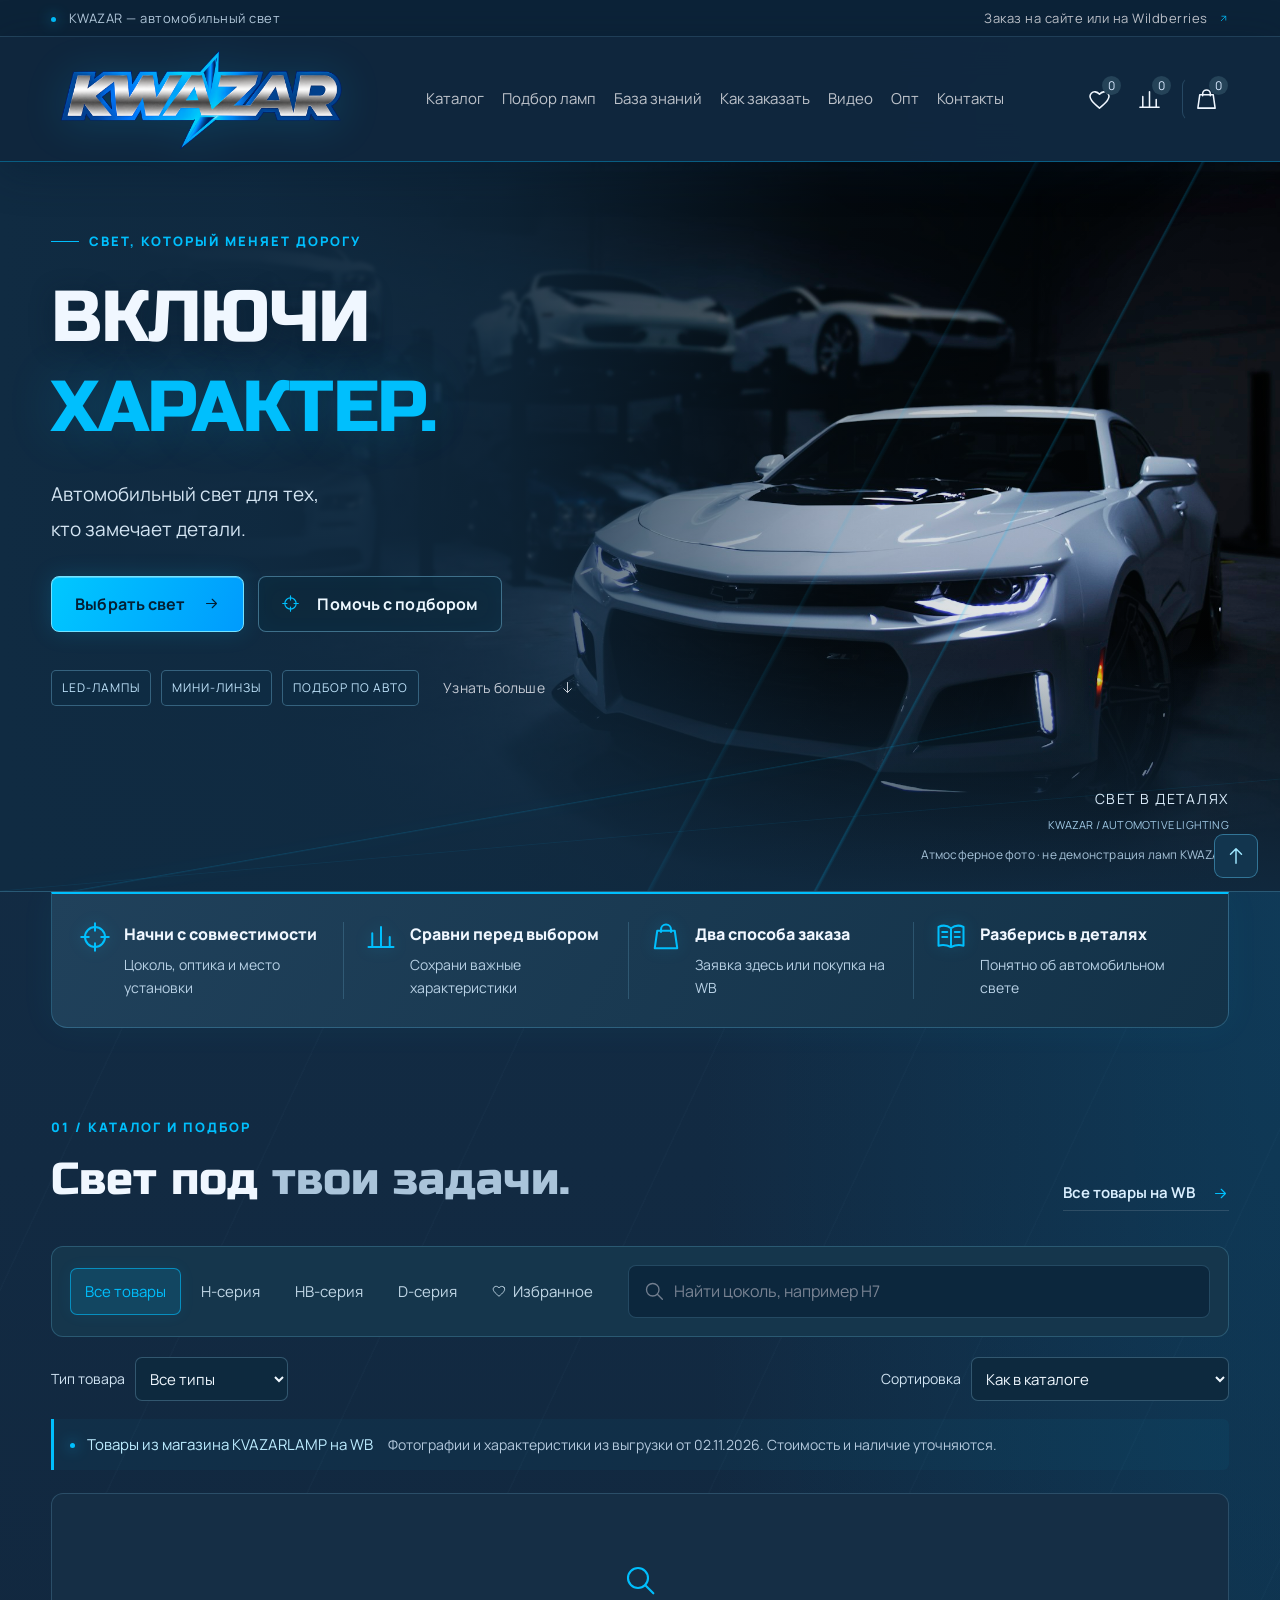
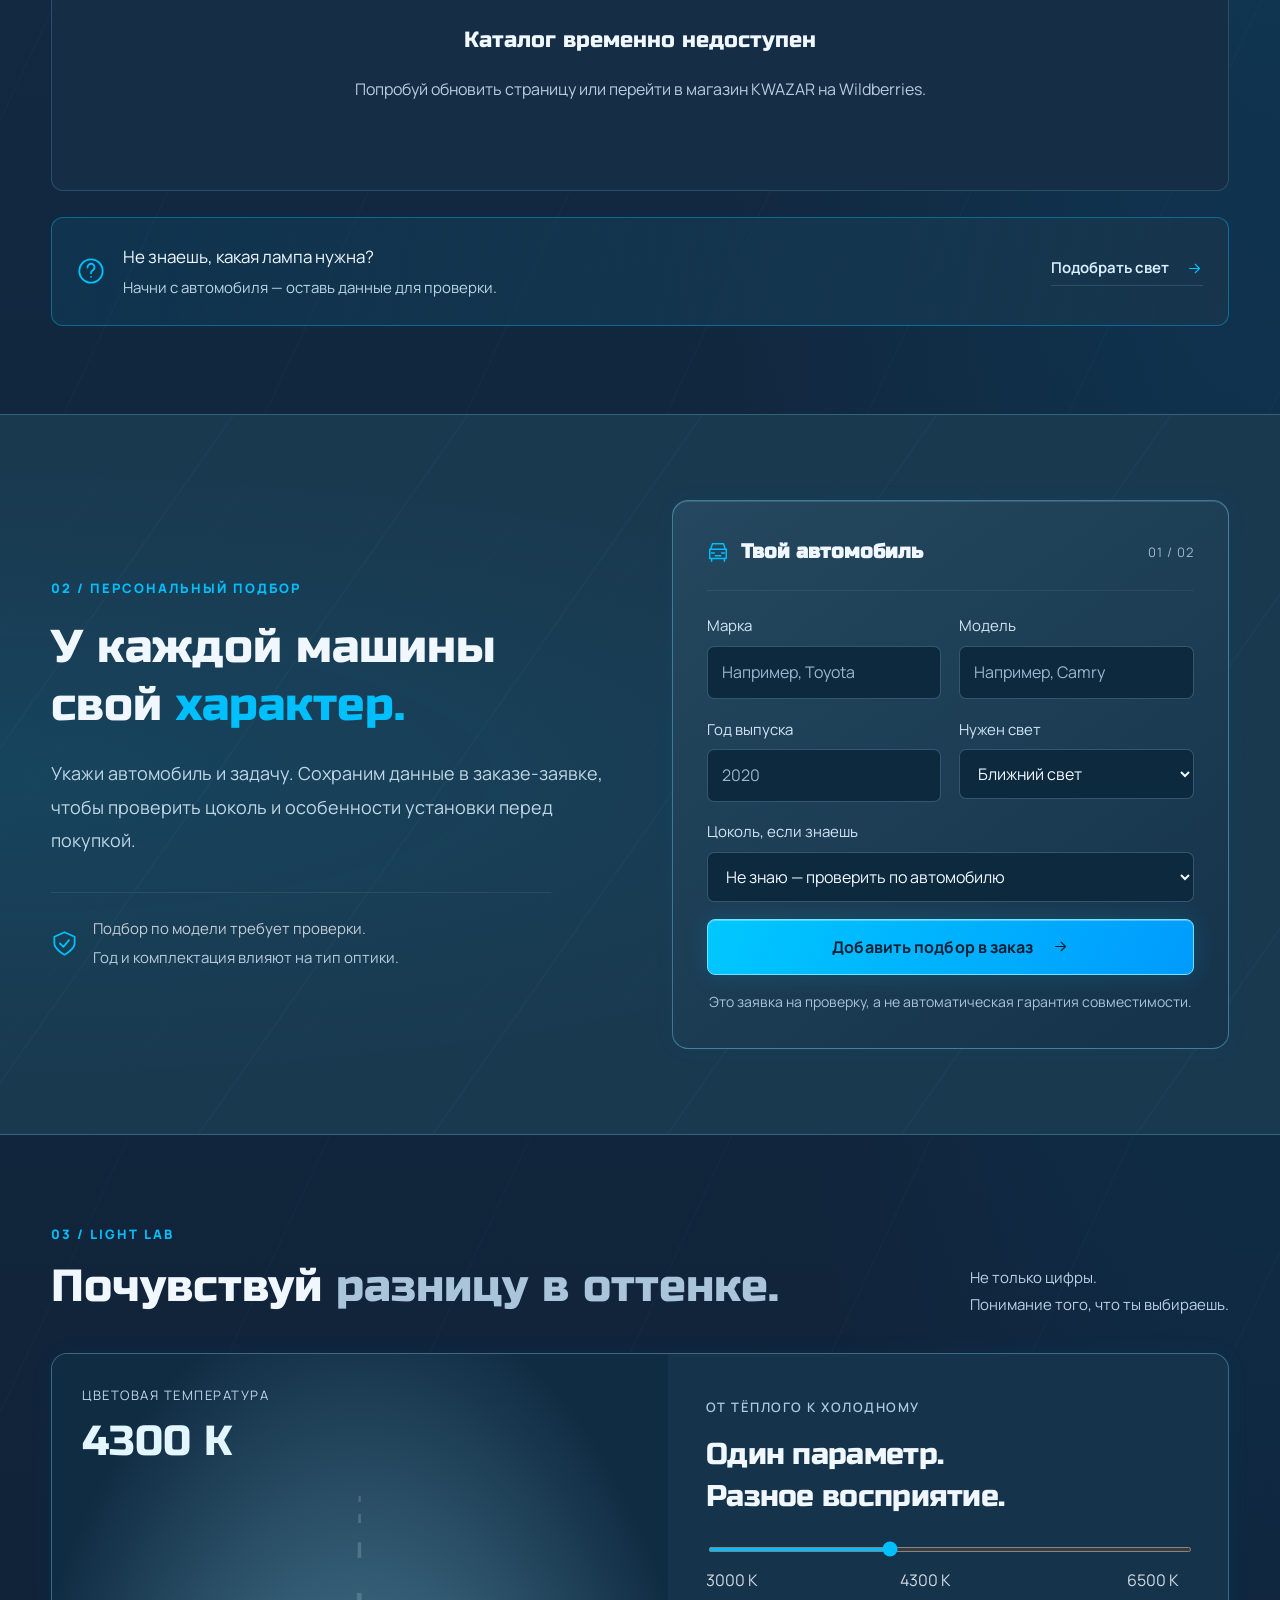
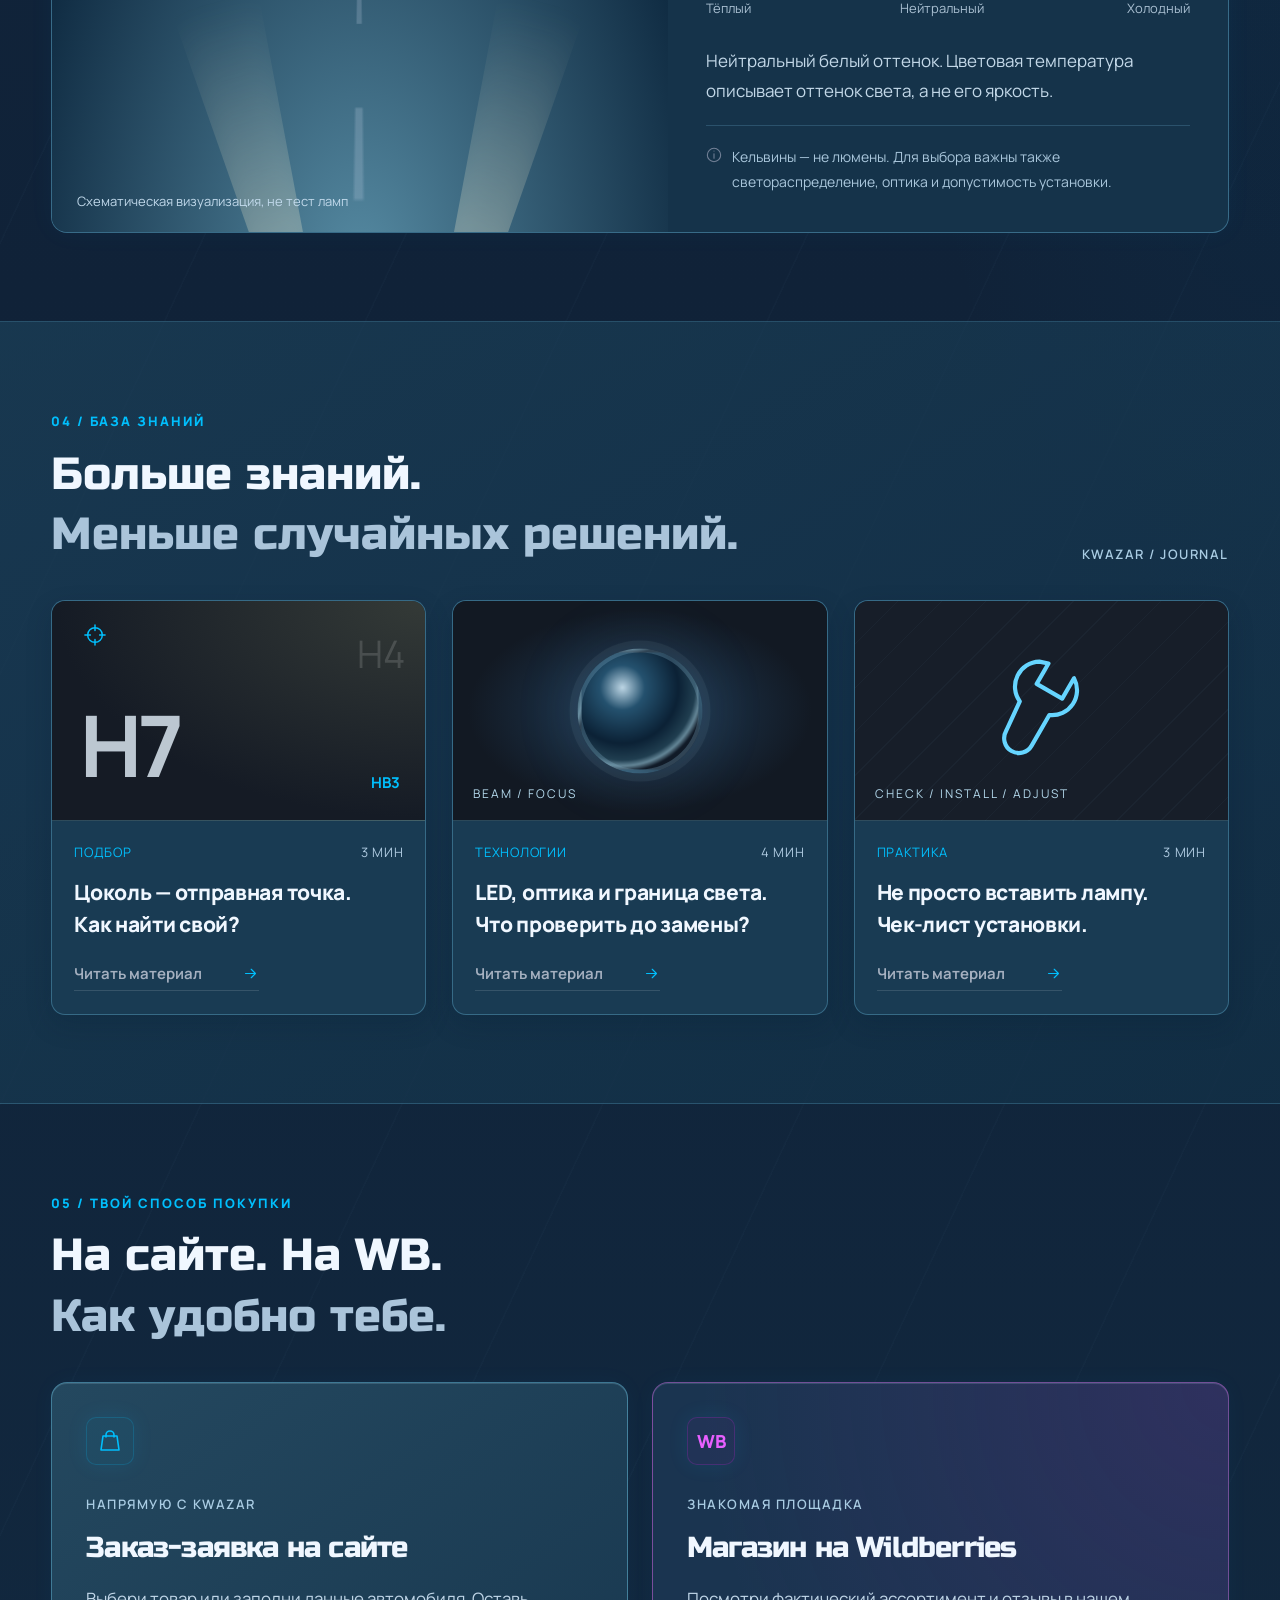
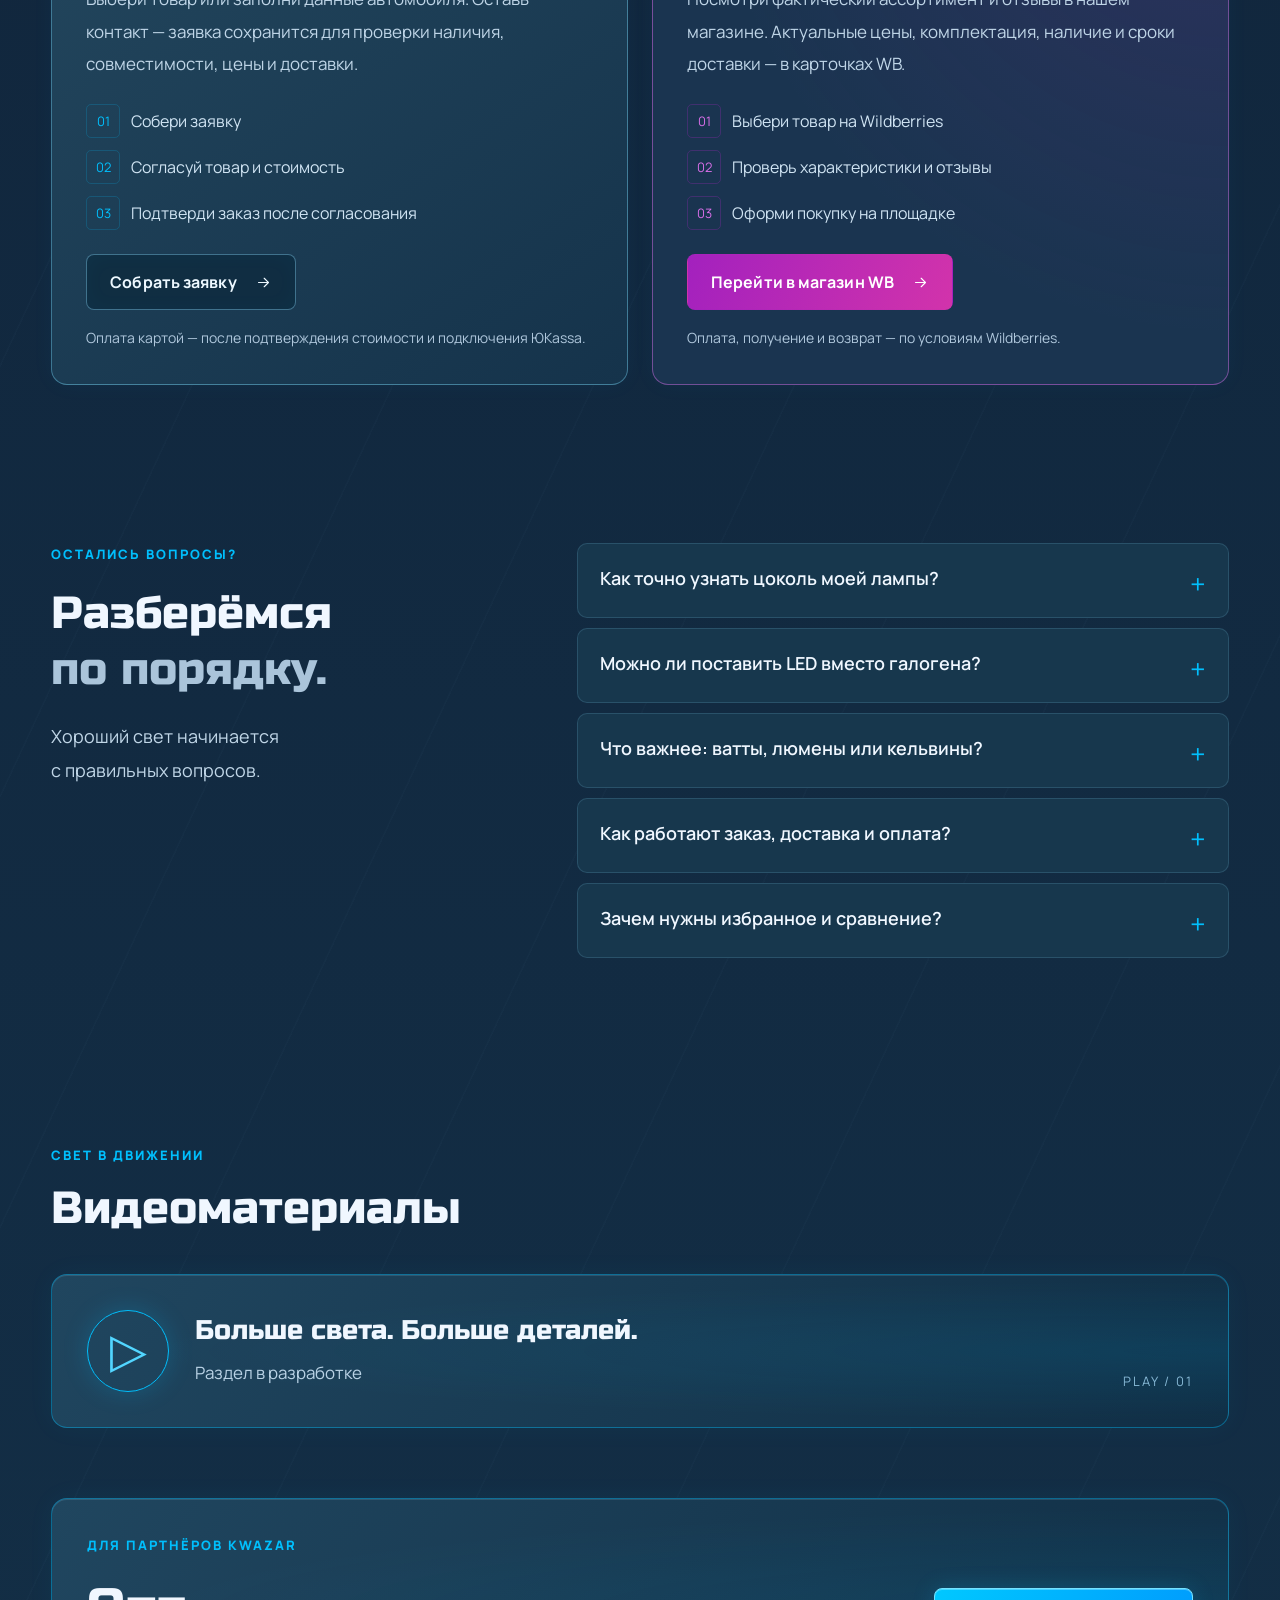
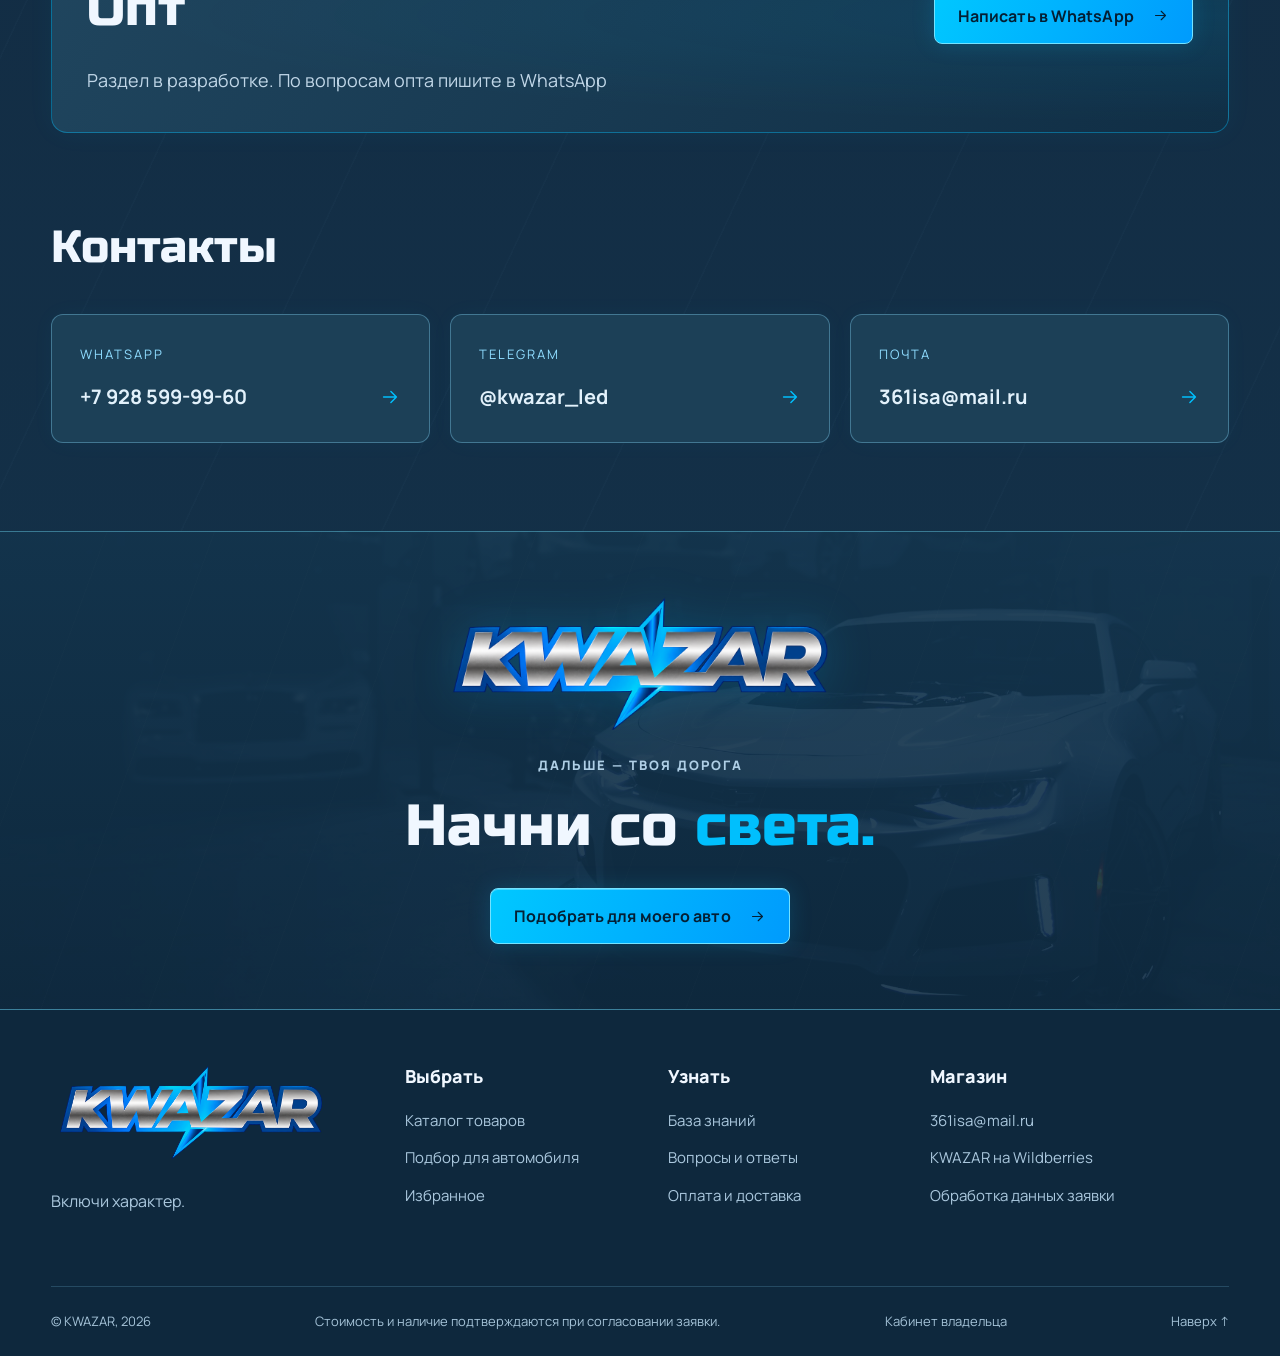
==== commit 4a97fc02: "Use the selected Включи характер slogan" ====
--- a/index.html
+++ b/index.html
@@ -1,9 +1,9 @@
 <!doctype html>
-<html lang="ru"><head><meta charset="utf-8"><meta name="viewport" content="width=device-width,initial-scale=1"><meta name="theme-color" content="#10263d"><meta name="description" content="Автомобильный свет KWAZAR. Подбор ламп по цоколю, сравнение маркировок, полезные материалы. Заказ-заявка на сайте или покупка на Wildberries."><title>KWAZAR — твой свет. Твои правила.</title><link rel="icon" type="image/png" href="assets/kwazar-logo.png"><link rel="preload" href="assets/manrope.ttf" as="font" type="font/ttf" crossorigin><link rel="preload" href="assets/russo-one.ttf" as="font" type="font/ttf" crossorigin><link rel="stylesheet" href="styles.css?v=neon-20261107"><script defer src="app.js"></script></head><body>
+<html lang="ru"><head><meta charset="utf-8"><meta name="viewport" content="width=device-width,initial-scale=1"><meta name="theme-color" content="#10263d"><meta name="description" content="Автомобильный свет KWAZAR. Подбор ламп по цоколю, сравнение маркировок, полезные материалы. Заказ-заявка на сайте или покупка на Wildberries."><title>KWAZAR — включи характер.</title><link rel="icon" type="image/png" href="assets/kwazar-logo.png"><link rel="preload" href="assets/manrope.ttf" as="font" type="font/ttf" crossorigin><link rel="preload" href="assets/russo-one.ttf" as="font" type="font/ttf" crossorigin><link rel="stylesheet" href="styles.css?v=neon-20261107"><script defer src="app.js"></script></head><body>
 <a class="skip" href="#main">К содержимому</a>
 <div class="topline"><div class="wrap"><span><i class="status-dot"></i> KWAZAR — автомобильный свет</span><a href="#delivery">Заказ на сайте или на Wildberries <svg aria-hidden="true"><use href="#i-arrow"/></svg></a></div></div>
 <header class="header"><div class="wrap header-inner"><a class="brand" href="#" aria-label="KWAZAR — главная"><img class="brand-logo" src="assets/kwazar-logo.png" alt="KWAZAR" width="2172" height="724" fetchpriority="high"></a><nav id="main-nav" aria-label="Основное меню"><a href="#catalog">Каталог</a><a href="#finder">Подбор ламп</a><a href="#journal">База знаний</a><a href="#delivery">Как заказать</a><a href="#videos">Видео</a><a href="#wholesale">Опт</a><a href="#contacts">Контакты</a></nav><div class="header-actions"><button class="icon-button" id="favorites-open" aria-label="Избранное" title="Избранное"><svg><use href="#i-heart"/></svg><span data-count="favorites">0</span></button><button class="icon-button" id="compare-open" aria-label="Сравнить товары" title="Сравнение"><svg><use href="#i-compare"/></svg><span data-count="compare">0</span></button><button class="icon-button cart-toggle" id="cart-open" aria-label="Открыть заказ" title="Заказ"><svg><use href="#i-bag"/></svg><span data-count="cart">0</span></button><button class="icon-button mobile-menu" id="menu-open" aria-label="Открыть меню" aria-expanded="false" aria-controls="main-nav"><svg><use href="#i-menu"/></svg></button></div></div></header>
-<main id="main"><section class="hero"><div class="hero-photo" role="img" aria-label="Автомобиль с включёнными фарами в тёмном пространстве"></div><div class="hero-grid" aria-hidden="true"></div><div class="wrap hero-content"><p class="eyebrow"><span></span> СВЕТ, КОТОРЫЙ МЕНЯЕТ ДОРОГУ</p><h1>ТВОЙ СВЕТ.<br>ТВОИ <span>ПРАВИЛА.</span></h1><p class="hero-description">LED-лампы и мини-линзы для твоего автомобиля. <br>Выбирай свет, проверяй совместимость <br class="desktop">и будь готов к своей дороге.</p><div class="hero-buttons"><a class="button gold" href="#catalog">Выбрать свет <svg><use href="#i-arrow"/></svg></a><a class="button glass" href="#finder"><svg><use href="#i-crosshair"/></svg> Помочь с подбором</a></div><div class="hero-footer"><div class="hero-tags"><span>LED-ЛАМПЫ</span><span>МИНИ-ЛИНЗЫ</span><span>ПОДБОР ПО АВТО</span></div><a href="#journal">Узнать больше <svg><use href="#i-down"/></svg></a></div></div><div class="hero-label"><span>СВЕТ В ДЕТАЛЯХ<span class="hero-coordinate">KWAZAR / AUTOMOTIVE LIGHTING</span></span><span>Атмосферное фото · не демонстрация ламп KWAZAR</span></div></section>
+<main id="main"><section class="hero"><div class="hero-photo" role="img" aria-label="Автомобиль с включёнными фарами в тёмном пространстве"></div><div class="hero-grid" aria-hidden="true"></div><div class="wrap hero-content"><p class="eyebrow"><span></span> СВЕТ, КОТОРЫЙ МЕНЯЕТ ДОРОГУ</p><h1>ВКЛЮЧИ<br><span>ХАРАКТЕР.</span></h1><p class="hero-description">Автомобильный свет для тех, <br class="desktop">кто замечает детали.</p><div class="hero-buttons"><a class="button gold" href="#catalog">Выбрать свет <svg><use href="#i-arrow"/></svg></a><a class="button glass" href="#finder"><svg><use href="#i-crosshair"/></svg> Помочь с подбором</a></div><div class="hero-footer"><div class="hero-tags"><span>LED-ЛАМПЫ</span><span>МИНИ-ЛИНЗЫ</span><span>ПОДБОР ПО АВТО</span></div><a href="#journal">Узнать больше <svg><use href="#i-down"/></svg></a></div></div><div class="hero-label"><span>СВЕТ В ДЕТАЛЯХ<span class="hero-coordinate">KWAZAR / AUTOMOTIVE LIGHTING</span></span><span>Атмосферное фото · не демонстрация ламп KWAZAR</span></div></section>
 <section class="benefits wrap" aria-label="Возможности магазина"><article><svg><use href="#i-crosshair"/></svg><div><h2>Начни с совместимости</h2><p>Цоколь, оптика и место установки</p></div></article><article><svg><use href="#i-compare"/></svg><div><h2>Сравни перед выбором</h2><p>Сохрани важные характеристики</p></div></article><article><svg><use href="#i-bag"/></svg><div><h2>Два способа заказа</h2><p>Заявка здесь или покупка на WB</p></div></article><article><svg><use href="#i-book"/></svg><div><h2>Разберись в деталях</h2><p>Понятно об автомобильном свете</p></div></article></section>
 <section class="section wrap" id="catalog"><div class="section-heading"><div><p class="eyebrow">01 / КАТАЛОГ И ПОДБОР</p><h2>Свет под <span>твои задачи.</span></h2></div><a class="text-link" href="https://www.wildberries.ru/seller/3944663" target="_blank" rel="noopener noreferrer">Все товары на WB <svg><use href="#i-arrow"/></svg></a></div><div class="catalog-toolbar"><div class="tabs" role="tablist" aria-label="Категории каталога"><button role="tab" aria-selected="true" data-filter="all" id="tab-all" aria-controls="catalog-panel" tabindex="0">Все товары</button><button role="tab" aria-selected="false" data-filter="h" id="tab-h" aria-controls="catalog-panel" tabindex="-1">H-серия</button><button role="tab" aria-selected="false" data-filter="hb" id="tab-hb" aria-controls="catalog-panel" tabindex="-1">HB-серия</button><button role="tab" aria-selected="false" data-filter="d" id="tab-d" aria-controls="catalog-panel" tabindex="-1">D-серия</button><button role="tab" aria-selected="false" data-filter="favorites" id="tab-favorites" aria-controls="catalog-panel" tabindex="-1"><svg><use href="#i-heart"/></svg> Избранное</button></div><label class="search"><svg><use href="#i-search"/></svg><input id="search" type="search" placeholder="Найти цоколь, например H7" aria-label="Поиск по маркировке"></label></div><div class="catalog-options"><label>Тип товара<select id="product-type"><option value="all">Все типы</option><option value="led">LED-лампы</option><option value="mini">Мини-линзы</option></select></label><span id="catalog-summary" aria-hidden="true"></span><label>Сортировка<select id="sort"><option value="default">Как в каталоге</option><option value="name">По названию</option><option value="power-asc">Мощность по возрастанию</option><option value="power-desc">Мощность по убыванию</option></select></label></div><p class="catalog-notice"><i class="status-dot"></i> Товары из магазина KVAZARLAMP на WB <span>Фотографии и характеристики из выгрузки от 02.11.2026. Стоимость и наличие уточняются.</span></p><div id="catalog-panel" role="tabpanel" aria-labelledby="tab-all"><div class="product-grid" id="products"></div><div class="empty-state" id="empty-state" hidden><svg><use href="#i-search"/></svg><h3>Пока ничего нет</h3><p id="empty-message"></p><button class="button outline" id="reset-filters">Показать все цоколи</button></div></div><div class="load-more-wrap"><button class="button outline" id="load-more" hidden>Показать ещё</button></div><p id="catalog-status" class="sr-only" aria-live="polite"></p><div class="catalog-help"><svg><use href="#i-help"/></svg><p>Не знаешь, какая лампа нужна?<span>Начни с автомобиля — оставь данные для проверки.</span></p><a class="text-link" href="#finder">Подобрать свет <svg><use href="#i-arrow"/></svg></a></div></section>
 <section id="finder" class="finder-section"><div class="wrap finder-layout"><div><p class="eyebrow">02 / ПЕРСОНАЛЬНЫЙ ПОДБОР</p><h2>У каждой машины<br>свой <span>характер.</span></h2><p class="section-description">Укажи автомобиль и задачу. Сохраним данные в заказе-заявке, чтобы проверить цоколь и особенности установки перед покупкой.</p><div class="finder-hint"><svg><use href="#i-shield"/></svg><p>Подбор по модели требует проверки.<br><span>Год и комплектация влияют на тип оптики.</span></p></div></div><form id="finder-form" class="finder-card"><div class="card-heading"><svg><use href="#i-car"/></svg><span>Твой автомобиль</span><small>01 / 02</small></div><div class="form-grid"><label>Марка<input name="make" placeholder="Например, Toyota" maxlength="60" required autocomplete="off"></label><label>Модель<input name="model" placeholder="Например, Camry" maxlength="60" required autocomplete="off"></label><label>Год выпуска<input name="year" type="number" min="1950" max="2027" placeholder="2020" required></label><label>Нужен свет<select name="purpose"><option value="Ближний свет">Ближний свет</option><option>Дальний свет</option><option>Противотуманный свет</option><option>Не знаю — нужна помощь</option></select></label></div><label class="full-label">Цоколь, если знаешь<select name="socket"><option value="unknown">Не знаю — проверить по автомобилю</option>H1</option><option>H4</option><option>H7</option><option>H11</option><option>HB3</option><option>HB4</option><option>D1S</option><option>D2S</option><option>D3S</option><option>D4S</option></select></label><button class="button gold full" type="submit">Добавить подбор в заказ <svg><use href="#i-arrow"/></svg></button><p class="form-footnote">Это заявка на проверку, а не автоматическая гарантия совместимости.</p></form></div></section>
@@ -15,7 +15,7 @@
 <section class="section wrap" id="wholesale"><div class="wholesale-panel"><div><p class="eyebrow">ДЛЯ ПАРТНЁРОВ KWAZAR</p><h2>Опт</h2><p class="section-description">Раздел в разработке. По вопросам опта пишите в WhatsApp</p></div><a class="button gold" href="https://wa.me/79285999960" target="_blank" rel="noopener noreferrer">Написать в WhatsApp <svg><use href="#i-arrow"/></svg></a></div></section>
 <section class="section wrap" id="contacts"><div class="section-heading"><h2>Контакты</h2></div><div class="contact-links"><a href="https://wa.me/79285999960" target="_blank" rel="noopener noreferrer"><span>WHATSAPP</span><strong>+7 928 599-99-60</strong><svg><use href="#i-arrow"/></svg></a><a href="https://t.me/kwazar_led" target="_blank" rel="noopener noreferrer"><span>TELEGRAM</span><strong>@kwazar_led</strong><svg><use href="#i-arrow"/></svg></a><a href="mailto:361isa@mail.ru"><span>ПОЧТА</span><strong>361isa@mail.ru</strong><svg><use href="#i-arrow"/></svg></a></div></section>
 <section class="closing"><div class="wrap"><img class="brand-logo" src="assets/kwazar-logo.png" alt="KWAZAR" width="2172" height="724" loading="lazy"><p class="eyebrow">ДАЛЬШЕ — ТВОЯ ДОРОГА</p><h2>Начни со <em>света.</em></h2><a class="button gold" href="#finder">Подобрать для моего авто <svg><use href="#i-arrow"/></svg></a></div></section></main>
-<footer><div class="wrap footer-main"><div><a class="brand" href="#" aria-label="KWAZAR — главная"><img class="brand-logo" src="assets/kwazar-logo.png" alt="KWAZAR" width="2172" height="724" fetchpriority="high"></a><p>Твой свет. Твои правила.</p></div><div><h3>Выбрать</h3><a href="#catalog">Каталог товаров</a><a href="#finder">Подбор для автомобиля</a><button id="footer-favorites">Избранное</button></div><div><h3>Узнать</h3><a href="#journal">База знаний</a><a href="#faq">Вопросы и ответы</a><a href="#delivery">Оплата и доставка</a></div><div><h3>Магазин</h3><a href="mailto:361isa@mail.ru">361isa@mail.ru</a><a href="https://www.wildberries.ru/seller/3944663" target="_blank" rel="noopener noreferrer">KWAZAR на Wildberries</a><button data-article="privacy">Обработка данных заявки</button></div></div><div class="wrap footer-bottom"><span>© KWAZAR, 2026</span><span>Стоимость и наличие подтверждаются при согласовании заявки.</span><a href="admin.html">Кабинет владельца</a><a href="#">Наверх ↑</a></div></footer>
+<footer><div class="wrap footer-main"><div><a class="brand" href="#" aria-label="KWAZAR — главная"><img class="brand-logo" src="assets/kwazar-logo.png" alt="KWAZAR" width="2172" height="724" fetchpriority="high"></a><p>Включи характер.</p></div><div><h3>Выбрать</h3><a href="#catalog">Каталог товаров</a><a href="#finder">Подбор для автомобиля</a><button id="footer-favorites">Избранное</button></div><div><h3>Узнать</h3><a href="#journal">База знаний</a><a href="#faq">Вопросы и ответы</a><a href="#delivery">Оплата и доставка</a></div><div><h3>Магазин</h3><a href="mailto:361isa@mail.ru">361isa@mail.ru</a><a href="https://www.wildberries.ru/seller/3944663" target="_blank" rel="noopener noreferrer">KWAZAR на Wildberries</a><button data-article="privacy">Обработка данных заявки</button></div></div><div class="wrap footer-bottom"><span>© KWAZAR, 2026</span><span>Стоимость и наличие подтверждаются при согласовании заявки.</span><a href="admin.html">Кабинет владельца</a><a href="#">Наверх ↑</a></div></footer>
 <div class="compare-dock" id="compare-dock" hidden><span id="compare-dock-count"></span><button class="button gold small" id="dock-open">Сравнить <svg><use href="#i-compare"/></svg></button><button class="icon-button" id="compare-clear" aria-label="Очистить сравнение"><svg><use href="#i-close"/></svg></button></div><button class="back-top icon-button" id="back-top" aria-label="Наверх"><svg><use href="#i-up"/></svg></button><div id="toast" role="status" aria-live="polite"></div>
 <dialog id="detail-dialog" class="modal"><div class="dialog-top"><span class="mini-label">KWAZAR / ПОДРОБНЕЕ</span><button class="icon-button" data-close aria-label="Закрыть"><svg><use href="#i-close"/></svg></button></div><div id="detail-body"></div></dialog>
 <dialog id="compare-dialog" class="modal wide"><div class="dialog-top"><div><p class="eyebrow">СОПОСТАВЬ ХАРАКТЕРИСТИКИ</p><h2>Сравнение товаров</h2></div><button class="icon-button" data-close aria-label="Закрыть сравнение"><svg><use href="#i-close"/></svg></button></div><p class="dialog-note">Данные из выгрузки WB. Совместимость, актуальные цены и наличие подтверждаются отдельно.</p><div id="compare-body"></div></dialog>
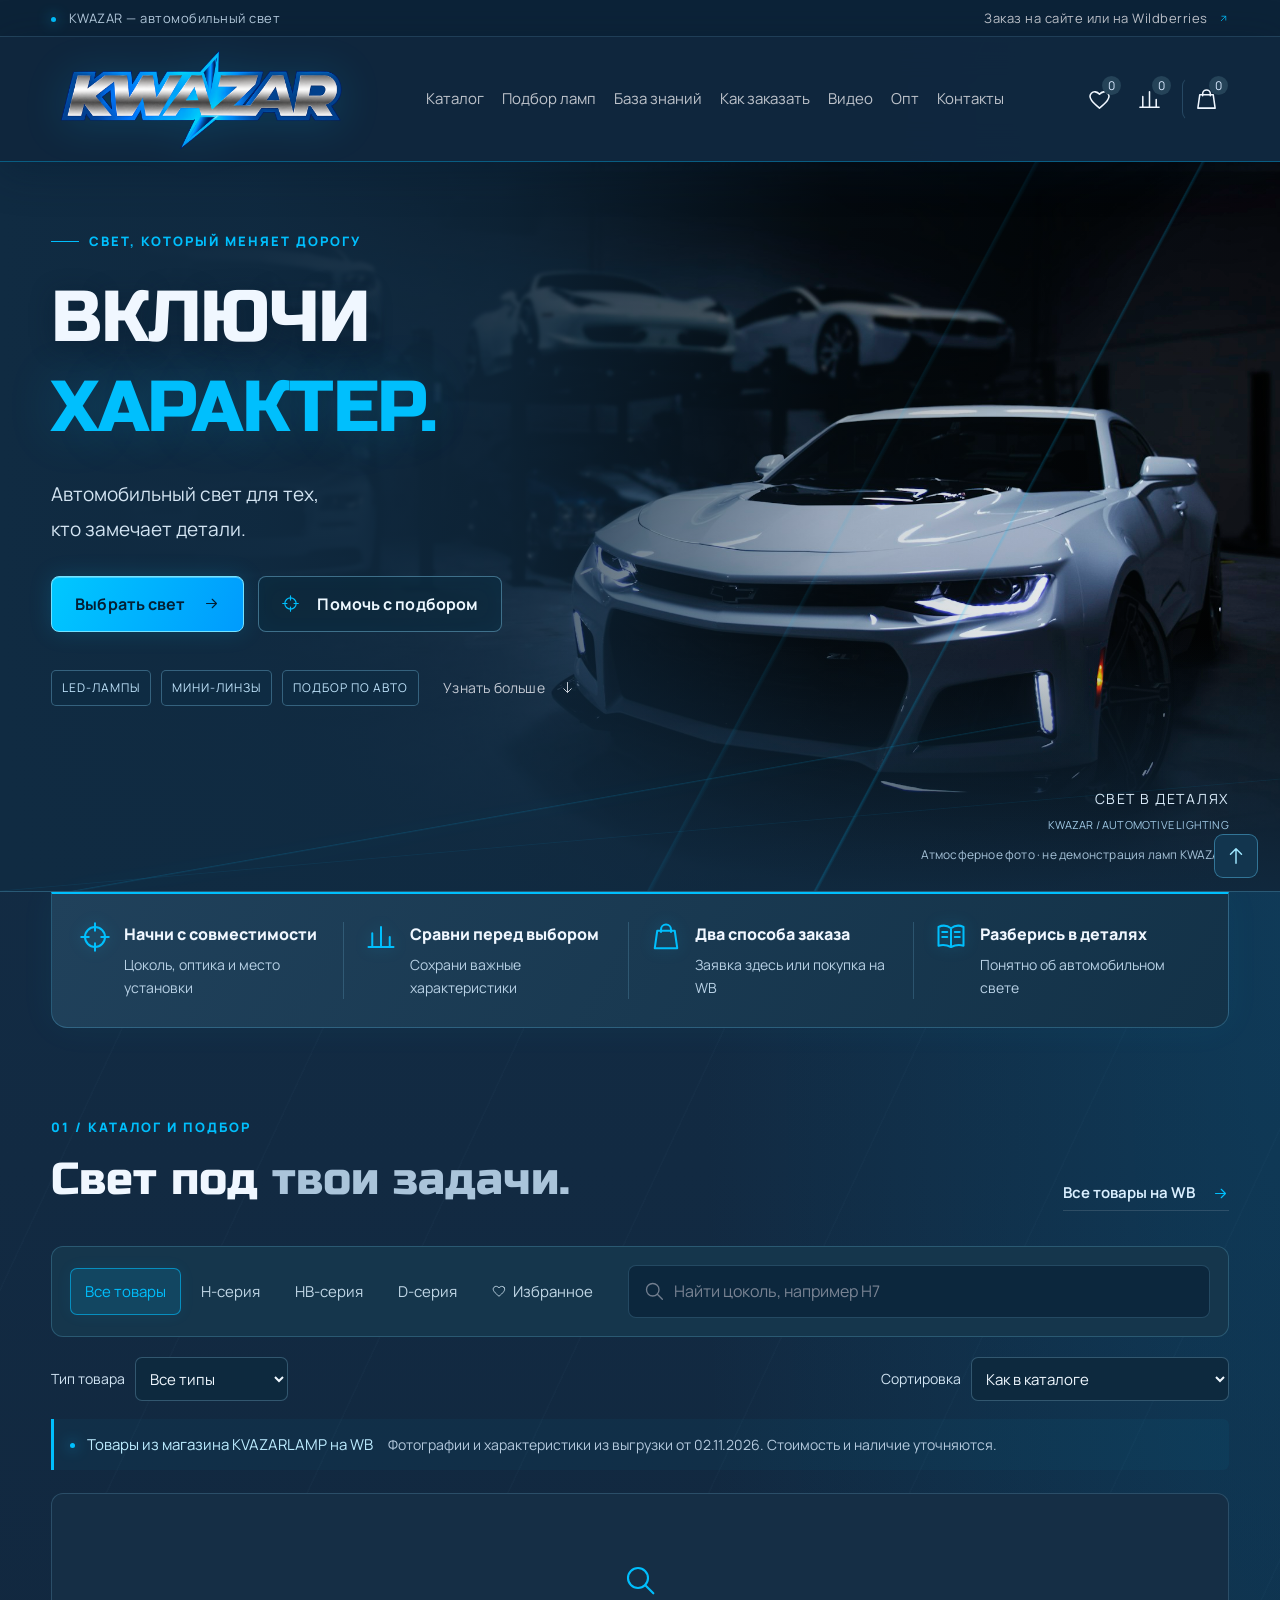
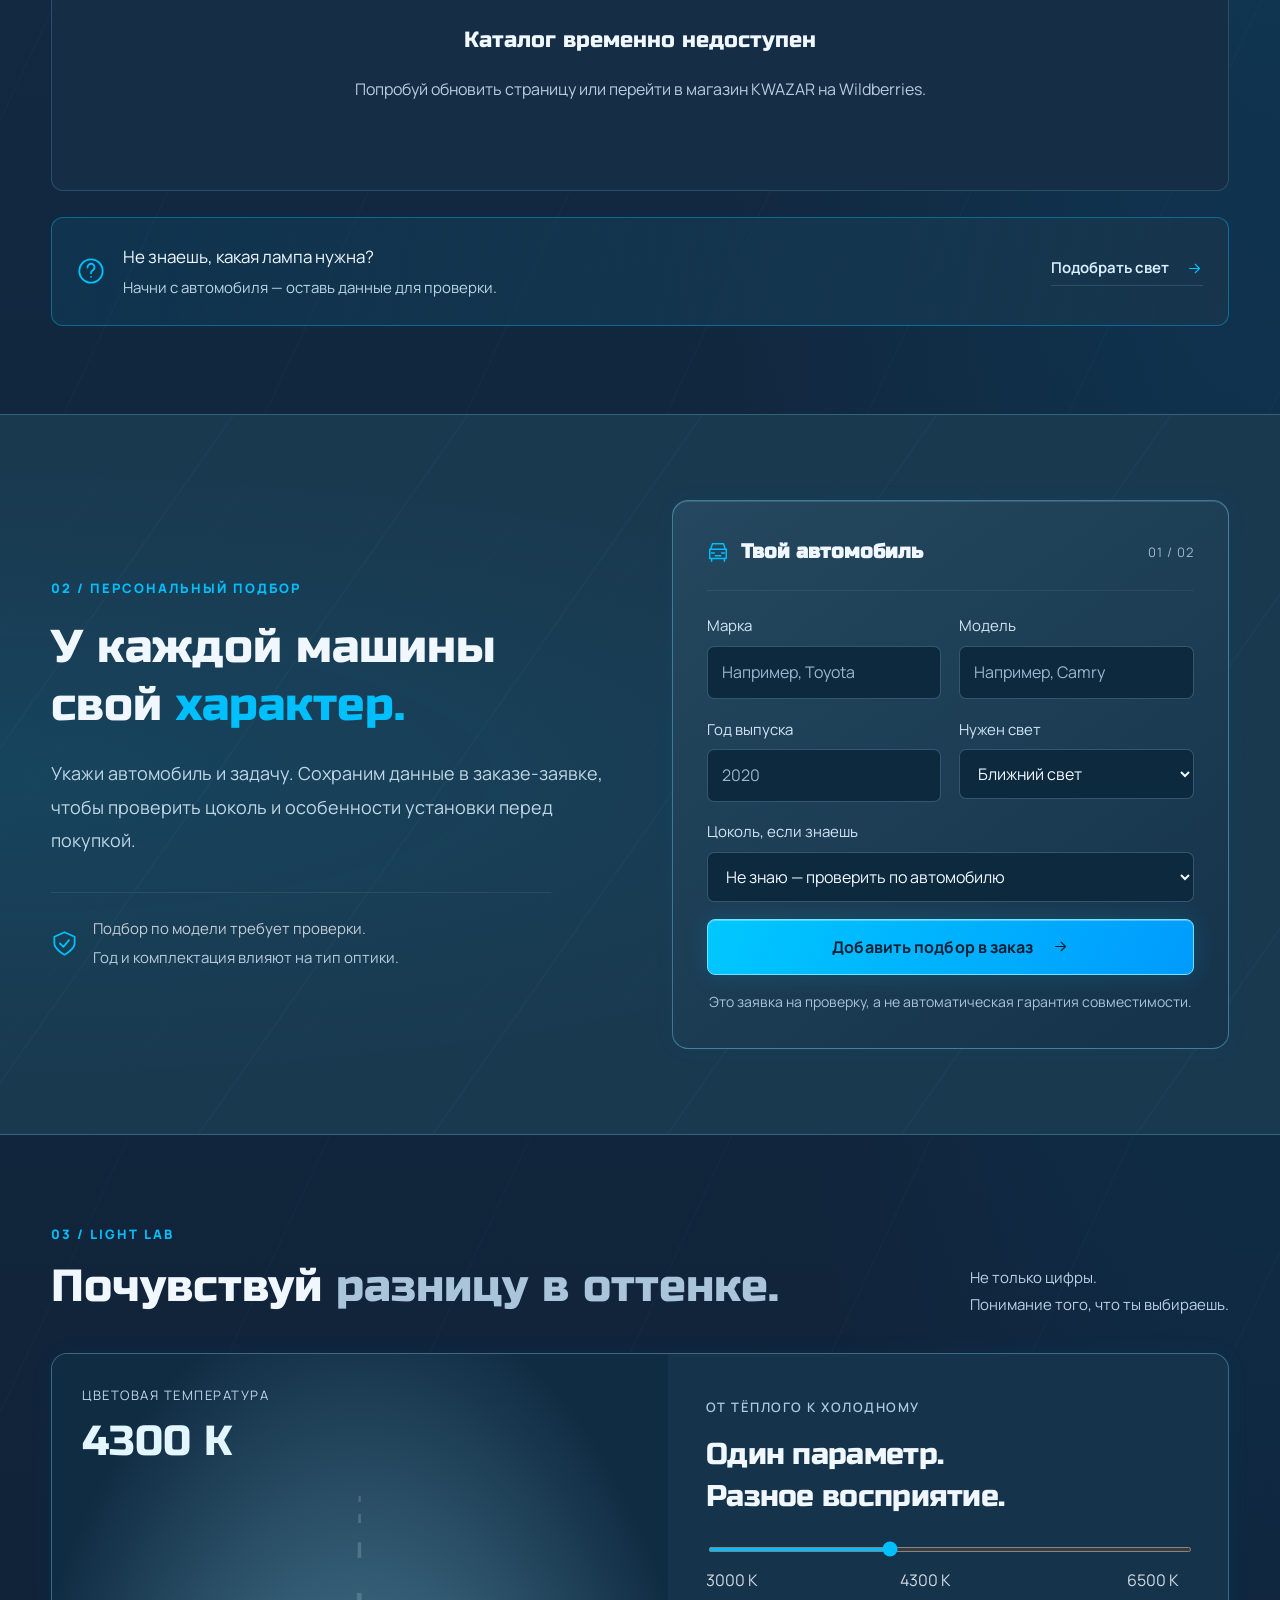
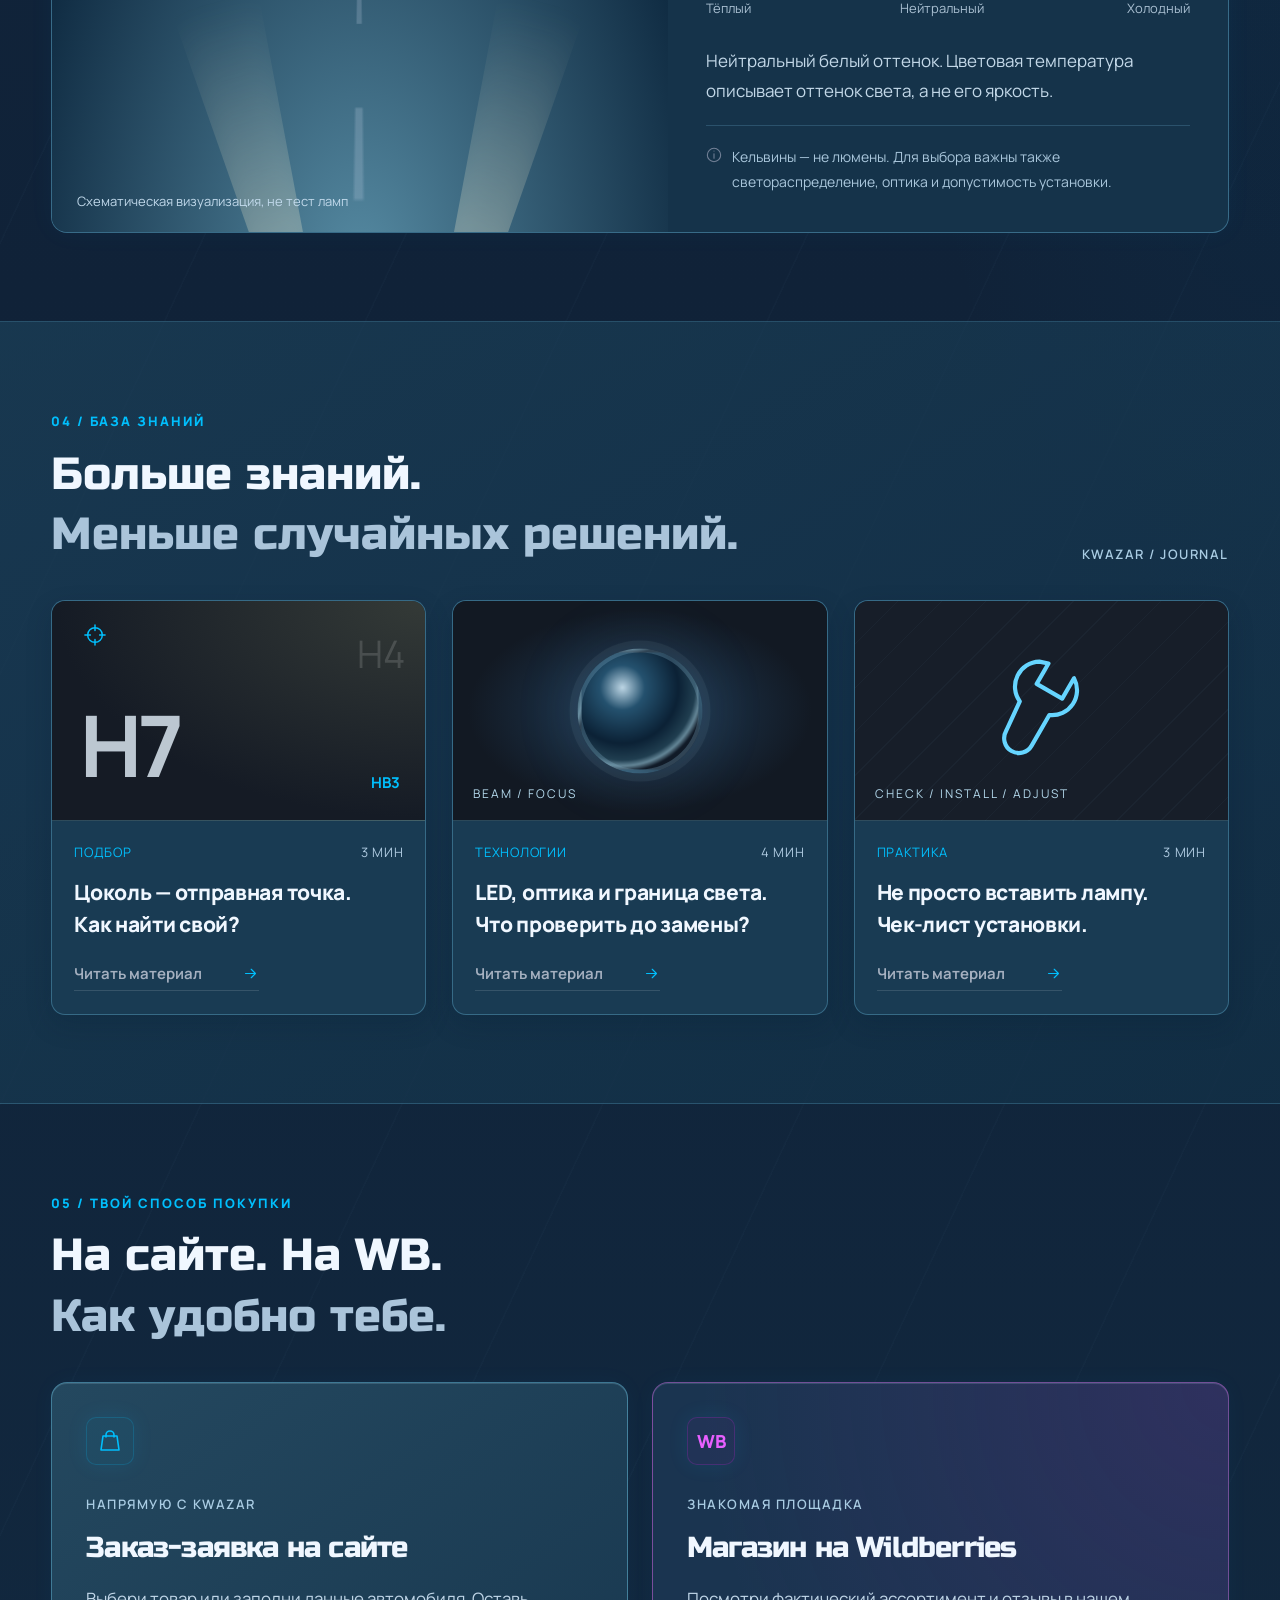
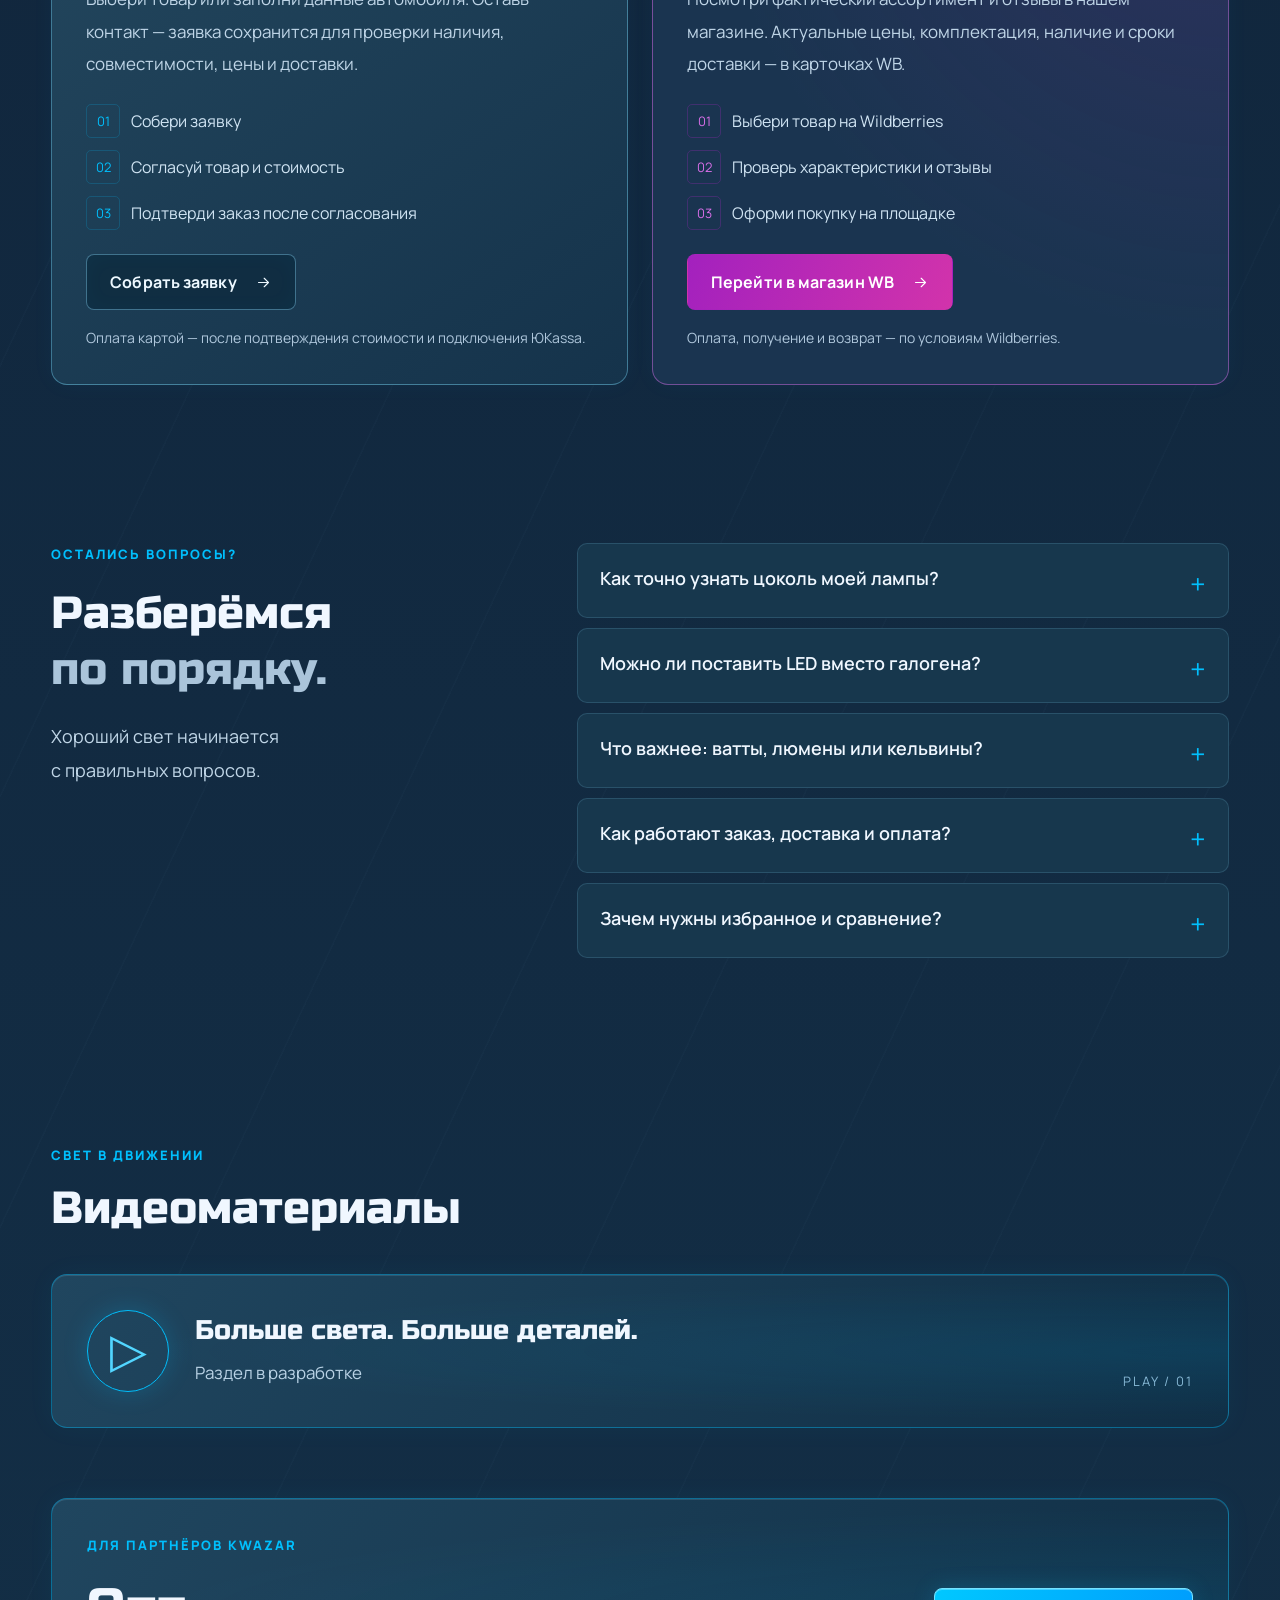
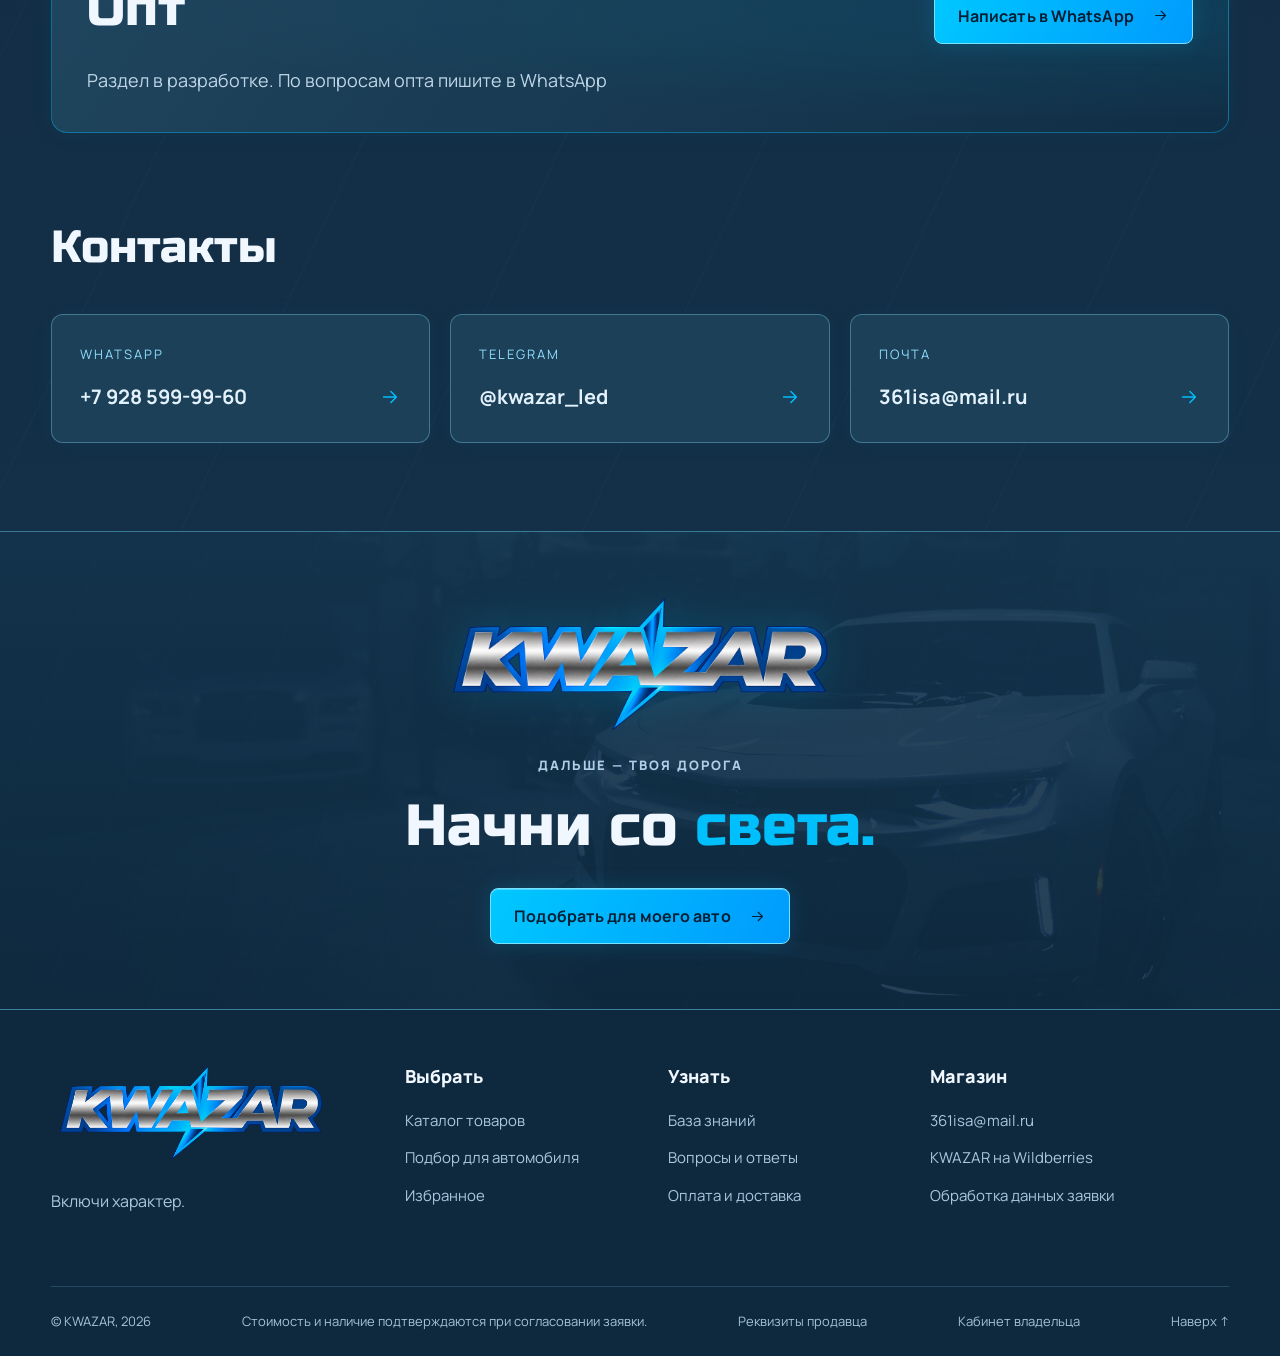
==== commit eb3c4ba6: "Add public seller requisites page and safe deployment script" ====
--- a/index.html
+++ b/index.html
@@ -15,7 +15,7 @@
 <section class="section wrap" id="wholesale"><div class="wholesale-panel"><div><p class="eyebrow">ДЛЯ ПАРТНЁРОВ KWAZAR</p><h2>Опт</h2><p class="section-description">Раздел в разработке. По вопросам опта пишите в WhatsApp</p></div><a class="button gold" href="https://wa.me/79285999960" target="_blank" rel="noopener noreferrer">Написать в WhatsApp <svg><use href="#i-arrow"/></svg></a></div></section>
 <section class="section wrap" id="contacts"><div class="section-heading"><h2>Контакты</h2></div><div class="contact-links"><a href="https://wa.me/79285999960" target="_blank" rel="noopener noreferrer"><span>WHATSAPP</span><strong>+7 928 599-99-60</strong><svg><use href="#i-arrow"/></svg></a><a href="https://t.me/kwazar_led" target="_blank" rel="noopener noreferrer"><span>TELEGRAM</span><strong>@kwazar_led</strong><svg><use href="#i-arrow"/></svg></a><a href="mailto:361isa@mail.ru"><span>ПОЧТА</span><strong>361isa@mail.ru</strong><svg><use href="#i-arrow"/></svg></a></div></section>
 <section class="closing"><div class="wrap"><img class="brand-logo" src="assets/kwazar-logo.png" alt="KWAZAR" width="2172" height="724" loading="lazy"><p class="eyebrow">ДАЛЬШЕ — ТВОЯ ДОРОГА</p><h2>Начни со <em>света.</em></h2><a class="button gold" href="#finder">Подобрать для моего авто <svg><use href="#i-arrow"/></svg></a></div></section></main>
-<footer><div class="wrap footer-main"><div><a class="brand" href="#" aria-label="KWAZAR — главная"><img class="brand-logo" src="assets/kwazar-logo.png" alt="KWAZAR" width="2172" height="724" fetchpriority="high"></a><p>Включи характер.</p></div><div><h3>Выбрать</h3><a href="#catalog">Каталог товаров</a><a href="#finder">Подбор для автомобиля</a><button id="footer-favorites">Избранное</button></div><div><h3>Узнать</h3><a href="#journal">База знаний</a><a href="#faq">Вопросы и ответы</a><a href="#delivery">Оплата и доставка</a></div><div><h3>Магазин</h3><a href="mailto:361isa@mail.ru">361isa@mail.ru</a><a href="https://www.wildberries.ru/seller/3944663" target="_blank" rel="noopener noreferrer">KWAZAR на Wildberries</a><button data-article="privacy">Обработка данных заявки</button></div></div><div class="wrap footer-bottom"><span>© KWAZAR, 2026</span><span>Стоимость и наличие подтверждаются при согласовании заявки.</span><a href="admin.html">Кабинет владельца</a><a href="#">Наверх ↑</a></div></footer>
+<footer><div class="wrap footer-main"><div><a class="brand" href="#" aria-label="KWAZAR — главная"><img class="brand-logo" src="assets/kwazar-logo.png" alt="KWAZAR" width="2172" height="724" fetchpriority="high"></a><p>Включи характер.</p></div><div><h3>Выбрать</h3><a href="#catalog">Каталог товаров</a><a href="#finder">Подбор для автомобиля</a><button id="footer-favorites">Избранное</button></div><div><h3>Узнать</h3><a href="#journal">База знаний</a><a href="#faq">Вопросы и ответы</a><a href="#delivery">Оплата и доставка</a></div><div><h3>Магазин</h3><a href="mailto:361isa@mail.ru">361isa@mail.ru</a><a href="https://www.wildberries.ru/seller/3944663" target="_blank" rel="noopener noreferrer">KWAZAR на Wildberries</a><button data-article="privacy">Обработка данных заявки</button></div></div><div class="wrap footer-bottom"><span>© KWAZAR, 2026</span><span>Стоимость и наличие подтверждаются при согласовании заявки.</span><a href="requisites.html">Реквизиты продавца</a><a href="admin.html">Кабинет владельца</a><a href="#">Наверх ↑</a></div></footer>
 <div class="compare-dock" id="compare-dock" hidden><span id="compare-dock-count"></span><button class="button gold small" id="dock-open">Сравнить <svg><use href="#i-compare"/></svg></button><button class="icon-button" id="compare-clear" aria-label="Очистить сравнение"><svg><use href="#i-close"/></svg></button></div><button class="back-top icon-button" id="back-top" aria-label="Наверх"><svg><use href="#i-up"/></svg></button><div id="toast" role="status" aria-live="polite"></div>
 <dialog id="detail-dialog" class="modal"><div class="dialog-top"><span class="mini-label">KWAZAR / ПОДРОБНЕЕ</span><button class="icon-button" data-close aria-label="Закрыть"><svg><use href="#i-close"/></svg></button></div><div id="detail-body"></div></dialog>
 <dialog id="compare-dialog" class="modal wide"><div class="dialog-top"><div><p class="eyebrow">СОПОСТАВЬ ХАРАКТЕРИСТИКИ</p><h2>Сравнение товаров</h2></div><button class="icon-button" data-close aria-label="Закрыть сравнение"><svg><use href="#i-close"/></svg></button></div><p class="dialog-note">Данные из выгрузки WB. Совместимость, актуальные цены и наличие подтверждаются отдельно.</p><div id="compare-body"></div></dialog>
--- a/styles.css
+++ b/styles.css
@@ -79,3 +79,8 @@
 
 /* Keep the search field flat inside its illuminated container. */
 .search input:not([type=range]):not([type=checkbox]){background:none;border:0;padding:0;margin:0;min-height:26px;border-radius:0;font-size:16px;box-shadow:none}
+
+/* Public seller details. */
+.requisites-dl{display:grid;grid-template-columns:180px minmax(0,1fr);gap:16px 24px;margin:0;font-size:17px;line-height:1.8}
+.requisites-dl dt{color:var(--muted)}.requisites-dl dd{margin:0;overflow-wrap:anywhere}.seller-name{font-family:Manrope,Arial,sans-serif;font-size:24px!important;font-weight:700!important;line-height:1.5!important}.requisites-contacts a{color:var(--accent)}
+@media(max-width:540px){.requisites-dl{grid-template-columns:1fr;gap:4px;font-size:16px}.requisites-dl dd{margin-bottom:16px}.seller-name{font-size:21px!important}}
